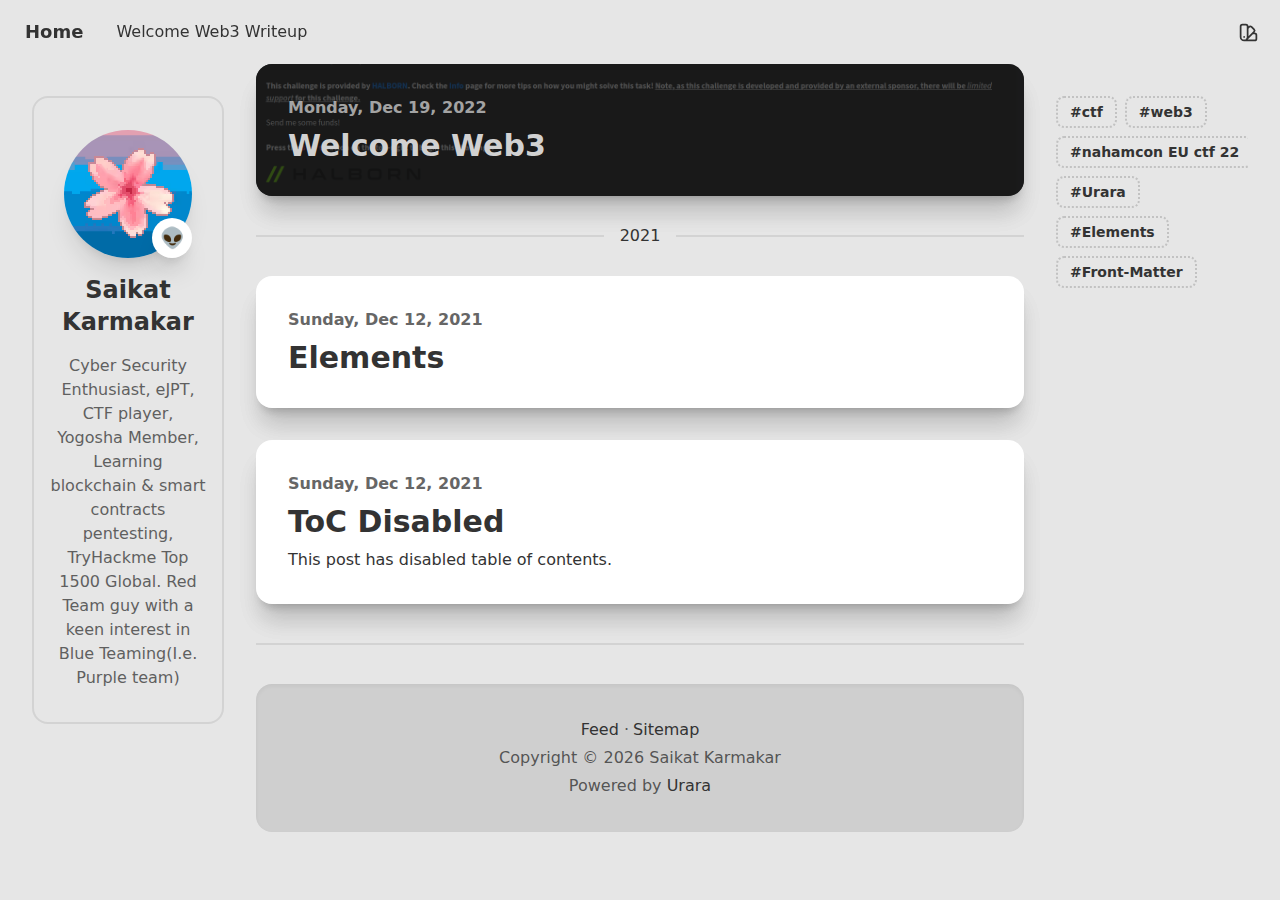
==== index.html @ a583d17f "deploy: 7a8b42b39c520df58c7b1cfff715a28da4e62b13" ====
<!DOCTYPE html>
<html lang="en-US">
  <head prefix="og: https://ogp.me/ns#">
    <meta charset="utf-8" />
    <meta name="generator" content="gh:importantimport/urara" />
    <meta name="viewport" content="width=device-width, initial-scale=1" />
    <link rel="manifest" crossorigin="use-credentials" href="/manifest.webmanifest" />
    <link rel="alternate" type="application/feed+json" href="/feed.json" />
    <link rel="alternate" type="application/atom+xml" href="/atom.xml" />
    <link rel="sitemap" type="application/xml" href="/sitemap.xml" />
    <meta http-equiv="content-security-policy" content="">
		<link href="./_app/immutable/assets/_layout-b218e44d.css" rel="stylesheet">
		<link rel="modulepreload" href="./_app/immutable/start-953e678a.js">
		<link rel="modulepreload" href="./_app/immutable/chunks/index-9671d79c.js">
		<link rel="modulepreload" href="./_app/immutable/chunks/singletons-626dbfc1.js">
		<link rel="modulepreload" href="./_app/immutable/chunks/preload-helper-41c905a7.js">
		<link rel="modulepreload" href="./_app/immutable/components/pages/_layout.svelte-85a4a596.js">
		<link rel="modulepreload" href="./_app/immutable/chunks/title-4a6e1efe.js">
		<link rel="modulepreload" href="./_app/immutable/chunks/posts-46a83d82.js">
		<link rel="modulepreload" href="./_app/immutable/chunks/icon-2f57f763.js">
		<link rel="modulepreload" href="./_app/immutable/modules/pages/_layout.ts-495f1f70.js">
		<link rel="modulepreload" href="./_app/immutable/chunks/_layout-d091a1a0.js">
		<link rel="modulepreload" href="./_app/immutable/components/pages/_page.svelte-87e0b205.js">
		<link rel="modulepreload" href="./_app/immutable/chunks/stores-ea9fccbb.js">
		<link rel="modulepreload" href="./_app/immutable/chunks/footer-0ff8b803.js">
		<link rel="modulepreload" href="./_app/immutable/chunks/post_card-d26ac490.js"><title>Home - Personal Blog</title><!-- HEAD_svelte-1592q3p_START --><!-- HEAD_svelte-1592q3p_END --><!-- HEAD_svelte-1kxdj3d_START --><link rel="shortcut icon" href="https://urara-demo.netlify.app/favicon.png" sizes="48x48" type="image/png"><link rel="apple-touch-icon" href="https://urara-demo.netlify.app/assets/any@180.png" sizes="180x180" type="image/png"><link rel="icon" href="https://urara-demo.netlify.app/assets/any@192.png" sizes="192x192" type="image/png"><!-- HEAD_svelte-1kxdj3d_END --><!-- HEAD_svelte-1g590ms_START --><meta name="theme-color"><!-- HEAD_svelte-1g590ms_END --><!-- HEAD_svelte-abrfj_START --><meta name="author" content="Saikat Karmakar"><meta name="description" content="">
    <meta name="keywords">
    
      <link rel="canonical" href="https://urara-demo.netlify.app"><!-- HEAD_svelte-abrfj_END --><!-- HEAD_svelte-1y1uq0g_START --><meta property="og:site_name" content="Home"><meta property="og:locale" content="en-US"><meta property="og:type" content="website">
    <meta property="og:image" content="https://urara-demo.netlify.app/assets/maskable@512.png">
    <meta property="og:description" content="">
    <meta property="og:title" content="Home">
      <meta property="og:url" content="https://urara-demo.netlify.app"><!-- HEAD_svelte-1y1uq0g_END -->
  </head>
  <body itemscope itemtype="https://schema.org/WebPage">
    










<header id="header" class="fixed z-50 w-screen transition-all duration-500 ease-in-out border-b-2 border-transparent max-h-[4.125rem] false"><div class="navbar"><div class="navbar-start">

<div class="dropdown lg:hidden"><label for="navbar-dropdown" tabindex="0" class="btn btn-square btn-ghost"><span class="i-heroicons-outline-menu-alt-1"></span></label>
  <ul id="navbar-dropdown" tabindex="0" class="menu menu-compact dropdown-content bg-base-100 text-base-content shadow-lg rounded-box min-w-max max-w-52 p-2"><li><a data-sveltekit-prefetch href="/Welcome Web3">Welcome Web3 Writeup</a>
        </li></ul></div>
<div class="swap order-last hidden lg:inline-grid"><button class="swap-on btn btn-ghost text-base font-normal normal-case transition-all duration-200 hidden">[object Object]</button>
  <ul class="swap-off menu menu-horizontal p-0"><li><a data-sveltekit-prefetch class="!rounded-btn" href="/Welcome Web3">Welcome Web3 Writeup</a>
        </li></ul></div>
        <a href="/" data-sveltekit-prefetch class="btn btn-ghost normal-case text-lg">Home</a></div>
      <div class="navbar-end">
        <div id="change-theme" class="dropdown dropdown-end"><div tabindex="0" class="btn btn-square btn-ghost"><span class="i-heroicons-outline-color-swatch"></span></div>
          <ul tabindex="0" class="flex flex-nowrap shadow-2xl menu dropdown-content bg-base-100 text-base-content rounded-box w-52 p-2 gap-2 overflow-y-auto max-h-[21.5rem]"><button data-theme="cmyk" class="btn btn-ghost w-full hover:bg-primary group rounded-lg flex bg-base-100 p-2 transition-all"><p class="flex-1 text-left text-base-content group-hover:text-primary-content transition-color">🖨 Light</p>
                <div class="flex-none m-auto flex gap-1"><div class="bg-primary w-2 h-4 rounded"></div>
                  <div class="bg-secondary w-2 h-4 rounded"></div>
                  <div class="bg-accent w-2 h-4 rounded"></div>
                  <div class="bg-neutral w-2 h-4 rounded"></div></div>
              </button><button data-theme="dracula" class="btn btn-ghost w-full hover:bg-primary group rounded-lg flex bg-base-100 p-2 transition-all"><p class="flex-1 text-left text-base-content group-hover:text-primary-content transition-color">🧛 Dark</p>
                <div class="flex-none m-auto flex gap-1"><div class="bg-primary w-2 h-4 rounded"></div>
                  <div class="bg-secondary w-2 h-4 rounded"></div>
                  <div class="bg-accent w-2 h-4 rounded"></div>
                  <div class="bg-neutral w-2 h-4 rounded"></div></div>
              </button><button data-theme="valentine" class="btn btn-ghost w-full hover:bg-primary group rounded-lg flex bg-base-100 p-2 transition-all"><p class="flex-1 text-left text-base-content group-hover:text-primary-content transition-color">🌸 Valentine</p>
                <div class="flex-none m-auto flex gap-1"><div class="bg-primary w-2 h-4 rounded"></div>
                  <div class="bg-secondary w-2 h-4 rounded"></div>
                  <div class="bg-accent w-2 h-4 rounded"></div>
                  <div class="bg-neutral w-2 h-4 rounded"></div></div>
              </button><button data-theme="aqua" class="btn btn-ghost w-full hover:bg-primary group rounded-lg flex bg-base-100 p-2 transition-all"><p class="flex-1 text-left text-base-content group-hover:text-primary-content transition-color">💦 Aqua</p>
                <div class="flex-none m-auto flex gap-1"><div class="bg-primary w-2 h-4 rounded"></div>
                  <div class="bg-secondary w-2 h-4 rounded"></div>
                  <div class="bg-accent w-2 h-4 rounded"></div>
                  <div class="bg-neutral w-2 h-4 rounded"></div></div>
              </button><button data-theme="synthwave" class="btn btn-ghost w-full hover:bg-primary group rounded-lg flex bg-base-100 p-2 transition-all"><p class="flex-1 text-left text-base-content group-hover:text-primary-content transition-color">🌃 Synthwave</p>
                <div class="flex-none m-auto flex gap-1"><div class="bg-primary w-2 h-4 rounded"></div>
                  <div class="bg-secondary w-2 h-4 rounded"></div>
                  <div class="bg-accent w-2 h-4 rounded"></div>
                  <div class="bg-neutral w-2 h-4 rounded"></div></div>
              </button><button data-theme="night" class="btn btn-ghost w-full hover:bg-primary group rounded-lg flex bg-base-100 p-2 transition-all"><p class="flex-1 text-left text-base-content group-hover:text-primary-content transition-color">🌃 Night</p>
                <div class="flex-none m-auto flex gap-1"><div class="bg-primary w-2 h-4 rounded"></div>
                  <div class="bg-secondary w-2 h-4 rounded"></div>
                  <div class="bg-accent w-2 h-4 rounded"></div>
                  <div class="bg-neutral w-2 h-4 rounded"></div></div>
              </button><button data-theme="lofi" class="btn btn-ghost w-full hover:bg-primary group rounded-lg flex bg-base-100 p-2 transition-all"><p class="flex-1 text-left text-base-content group-hover:text-primary-content transition-color">🎶 Lo-Fi</p>
                <div class="flex-none m-auto flex gap-1"><div class="bg-primary w-2 h-4 rounded"></div>
                  <div class="bg-secondary w-2 h-4 rounded"></div>
                  <div class="bg-accent w-2 h-4 rounded"></div>
                  <div class="bg-neutral w-2 h-4 rounded"></div></div>
              </button><button data-theme="lemonade" class="btn btn-ghost w-full hover:bg-primary group rounded-lg flex bg-base-100 p-2 transition-all"><p class="flex-1 text-left text-base-content group-hover:text-primary-content transition-color">🍋 Lemonade</p>
                <div class="flex-none m-auto flex gap-1"><div class="bg-primary w-2 h-4 rounded"></div>
                  <div class="bg-secondary w-2 h-4 rounded"></div>
                  <div class="bg-accent w-2 h-4 rounded"></div>
                  <div class="bg-neutral w-2 h-4 rounded"></div></div>
              </button><button data-theme="cupcake" class="btn btn-ghost w-full hover:bg-primary group rounded-lg flex bg-base-100 p-2 transition-all"><p class="flex-1 text-left text-base-content group-hover:text-primary-content transition-color">🧁 Cupcake</p>
                <div class="flex-none m-auto flex gap-1"><div class="bg-primary w-2 h-4 rounded"></div>
                  <div class="bg-secondary w-2 h-4 rounded"></div>
                  <div class="bg-accent w-2 h-4 rounded"></div>
                  <div class="bg-neutral w-2 h-4 rounded"></div></div>
              </button><button data-theme="garden" class="btn btn-ghost w-full hover:bg-primary group rounded-lg flex bg-base-100 p-2 transition-all"><p class="flex-1 text-left text-base-content group-hover:text-primary-content transition-color">🏡 Garden</p>
                <div class="flex-none m-auto flex gap-1"><div class="bg-primary w-2 h-4 rounded"></div>
                  <div class="bg-secondary w-2 h-4 rounded"></div>
                  <div class="bg-accent w-2 h-4 rounded"></div>
                  <div class="bg-neutral w-2 h-4 rounded"></div></div>
              </button><button data-theme="retro" class="btn btn-ghost w-full hover:bg-primary group rounded-lg flex bg-base-100 p-2 transition-all"><p class="flex-1 text-left text-base-content group-hover:text-primary-content transition-color">🌇 Retro</p>
                <div class="flex-none m-auto flex gap-1"><div class="bg-primary w-2 h-4 rounded"></div>
                  <div class="bg-secondary w-2 h-4 rounded"></div>
                  <div class="bg-accent w-2 h-4 rounded"></div>
                  <div class="bg-neutral w-2 h-4 rounded"></div></div>
              </button><button data-theme="black" class="btn btn-ghost w-full hover:bg-primary group rounded-lg flex bg-base-100 p-2 transition-all"><p class="flex-1 text-left text-base-content group-hover:text-primary-content transition-color">🖤 Black</p>
                <div class="flex-none m-auto flex gap-1"><div class="bg-primary w-2 h-4 rounded"></div>
                  <div class="bg-secondary w-2 h-4 rounded"></div>
                  <div class="bg-accent w-2 h-4 rounded"></div>
                  <div class="bg-neutral w-2 h-4 rounded"></div></div>
              </button></ul></div></div></div></header>

<button id="totop" aria-label="scroll to top" class="fixed grid group btn btn-circle btn-lg border-none backdrop-blur bottom-6 right-6 z-50 duration-500 ease-in-out btn-ghost bg-base-100/30 md:bg-base-200/30 translate-y-24"><div class="radial-progress text-accent transition-all duration-500 ease-in-out group-hover:text-accent-focus col-start-1 row-start-1" style="--size:4rem; --thickness: 0.25rem; --value:undefined;"></div>
  <div class="border-4 border-base-content/10 group-hover:border-transparent col-start-1 row-start-1 rounded-full w-full h-full p-4 grid duration-500 ease-in-out"><span class="i-heroicons-solid-chevron-up !w-6 !h-6"></span></div></button>

<div class="bg-base-100 md:bg-base-200 min-h-screen pt-16 md:pb-8 lg:pb-16">



<div class="flex flex-col flex-nowrap justify-center xl:flex-row xl:flex-wrap h-feed"><div class="flex-1 w-full max-w-screen-md order-first mx-auto xl:mr-0 xl:ml-8 xl:max-w-md"><div class="h-card flex flex-col gap-4 sticky top-24 card card-body p-4 items-right xl:border-2 xl:py-8 border-base-content/10 xl:ml-auto xl:mr-8 xl:max-w-xs"><a href="https://urara-demo.netlify.app" class="hidden u-url u-uid">Saikat Karmakar</a>
  <figure class="relative mx-auto group"><picture><source srcset="/_app/immutable/assets/maskable@512-46faea62.avif 48w, /_app/immutable/assets/maskable@512-d8cfe7db.avif 96w, /_app/immutable/assets/maskable@512-f040f967.avif 192w" type="image/avif">
      <img class="u-photo rounded-full shadow-xl hover:shadow-2xl transition-shadow z-10 w-24 h-24 md:w-32 md:h-32" src="/_app/immutable/assets/maskable@512-f94aac3c.webp" width="384" height="384" alt="Saikat Karmakar"></picture>
    <div class="absolute z-20 rounded-full w-8 h-8 md:w-10 md:h-10 bottom-0 right-0 bg-base-100 shadow-xl text-lg md:text-xl text-center py-0.5 md:py-1.5">👽</div></figure>
  <div class="text-center flex flex-col gap-2"><h2 class="text-2xl font-bold mt-0 mb-2 p-name">Saikat Karmakar</h2>
    <p class="opacity-75 p-note"><!-- HTML_TAG_START -->Cyber Security Enthusiast, eJPT, CTF player, Yogosha Member, Learning blockchain & smart contracts pentesting, TryHackme Top 1500 Global. Red Team guy with a keen interest in Blue Teaming(I.e. Purple team)<!-- HTML_TAG_END --></p>
    </div></div></div>
  <div class="flex-1 w-full max-w-screen-md xl:order-last mx-auto xl:ml-0 xl:mr-8 xl:max-w-md"><div class="flex xl:flex-wrap gap-2 overflow-x-auto xl:overflow-x-hidden overflow-y-hidden max-h-24 my-auto xl:max-h-fit max-w-fit xl:max-w-full pl-8 md:px-0 xl:pl-8 xl:pt-8"><button id="ctf" class="btn btn-sm btn-ghost normal-case border-dotted border-base-content/20 border-2 mt-4 mb-8 xl:m-0">#ctf
          </button><button id="web3" class="btn btn-sm btn-ghost normal-case border-dotted border-base-content/20 border-2 mt-4 mb-8 xl:m-0">#web3
          </button><button id="nahamcon EU ctf 22" class="btn btn-sm btn-ghost normal-case border-dotted border-base-content/20 border-2 mt-4 mb-8 xl:m-0">#nahamcon EU ctf 22
          </button><button id="Urara" class="btn btn-sm btn-ghost normal-case border-dotted border-base-content/20 border-2 mt-4 mb-8 xl:m-0">#Urara
          </button><button id="Elements" class="btn btn-sm btn-ghost normal-case border-dotted border-base-content/20 border-2 mt-4 mb-8 xl:m-0">#Elements
          </button><button id="Front-Matter" class="btn btn-sm btn-ghost normal-case border-dotted border-base-content/20 border-2 mt-4 mb-8 xl:m-0">#Front-Matter
          </button></div></div>
  <div class="flex-none w-full max-w-screen-md mx-auto xl:mx-0">
      
      <main class="flex flex-col relative bg-base-100 md:bg-transparent md:gap-8 z-10" itemprop="mainEntityOfPage" itemscope itemtype="https://schema.org/Blog">
          
          <div class="rounded-box transition-all duration-500 ease-in-out hover:z-30 hover:shadow-lg md:shadow-xl md:hover:shadow-2xl md:hover:-translate-y-0.5"><article itemscope itemtype="https://schema.org/BlogPosting" itemprop="blogPost" class="h-entry card bg-base-100 rounded-none md:rounded-box md:shadow-xl overflow-hidden z-10   group image-full before:!rounded-none">
  
  <figure class="!block"><img src="/assets/info.png" alt="/assets/info.png" class="u-featured object-center h-full w-full absolute group-hover:scale-105 transition-transform duration-500 ease-in-out" loading="eager" decoding="auto"></figure>
  <div class="card-body gap-0 md:col-start-1 md:row-start-1 md:text-neutral-content md:z-20"><div class="flex flex-col gap-2">
      <div class="flex font-semibold gap-1.5"><a rel="author" class="opacity-75 hover:opacity-100 hover:text-primary duration-500 ease-in-out p-author h-card hidden" href="https://urara-demo.netlify.app">Saikat Karmakar</a>
  <span class="opacity-50 hidden">/</span>
  <a href="/Welcome Web3" class="u-url u-uid swap group/time"><time class="group-hover/time:opacity-0 font-semibold opacity-75 duration-500 ease-in-out mr-auto dt-published" datetime="2022-12-19T00:00:00.000Z" itemprop="datePublished">Monday, Dec 19, 2022</time>
    <time class="opacity-0 group-hover/time:opacity-100 font-semibold text-primary duration-500 ease-in-out mr-auto dt-updated" datetime="2022-12-19T00:00:00.000Z" itemprop="dateModified">Monday, Dec 19, 2022</time></a></div>
      <h2 itemprop="name headline" class="card-title text-3xl mr-auto bg-[length:100%_0%] bg-[position:0_88%] underline decoration-4 decoration-transparent group-hover:decoration-primary hover:bg-[length:100%_100%] hover:text-primary-content bg-gradient-to-t from-primary to-primary bg-no-repeat transition-all ease-in-out duration-300"><a itemprop="url" class="u-url p-name" href="/Welcome Web3">Welcome Web3</a></h2>
      </div>
    <main itemprop="articleBody" class="urara-prose prose e-content"></main>
    </div>
  </article>
          </div>
          <div class="divider my-4 md:my-0">2021
            </div>
          <div class="rounded-box transition-all duration-500 ease-in-out hover:z-30 hover:shadow-lg md:shadow-xl md:hover:shadow-2xl md:hover:-translate-y-0.5"><article itemscope itemtype="https://schema.org/BlogPosting" itemprop="blogPost" class="h-entry card bg-base-100 rounded-none md:rounded-box md:shadow-xl overflow-hidden z-10   group">
  
  
  <div class="card-body gap-0 "><div class="flex flex-col gap-2">
      <div class="flex font-semibold gap-1.5"><a rel="author" class="opacity-75 hover:opacity-100 hover:text-primary duration-500 ease-in-out p-author h-card hidden" href="https://urara-demo.netlify.app">Saikat Karmakar</a>
  <span class="opacity-50 hidden">/</span>
  <a href="/Welcome Web3/elements" class="u-url u-uid swap group/time"><time class="group-hover/time:opacity-0 font-semibold opacity-75 duration-500 ease-in-out mr-auto dt-published" datetime="2021-12-12T00:00:00.000Z" itemprop="datePublished">Sunday, Dec 12, 2021</time>
    <time class="opacity-0 group-hover/time:opacity-100 font-semibold text-primary duration-500 ease-in-out mr-auto dt-updated" datetime="2022-12-20T19:16:43.316Z" itemprop="dateModified">Tuesday, Dec 20, 2022</time></a></div>
      <h2 itemprop="name headline" class="card-title text-3xl mr-auto bg-[length:100%_0%] bg-[position:0_88%] underline decoration-4 decoration-transparent group-hover:decoration-primary hover:bg-[length:100%_100%] hover:text-primary-content bg-gradient-to-t from-primary to-primary bg-no-repeat transition-all ease-in-out duration-300"><a itemprop="url" class="u-url p-name" href="/Welcome Web3/elements">Elements</a></h2>
      </div>
    <main itemprop="articleBody" class="urara-prose prose e-content"></main>
    </div>
  </article>
          </div>
          
          <div class="rounded-box transition-all duration-500 ease-in-out hover:z-30 hover:shadow-lg md:shadow-xl md:hover:shadow-2xl md:hover:-translate-y-0.5"><article itemscope itemtype="https://schema.org/BlogPosting" itemprop="blogPost" class="h-entry card bg-base-100 rounded-none md:rounded-box md:shadow-xl overflow-hidden z-10   group">
  
  
  <div class="card-body gap-0 "><div class="flex flex-col gap-2">
      <div class="flex font-semibold gap-1.5"><a rel="author" class="opacity-75 hover:opacity-100 hover:text-primary duration-500 ease-in-out p-author h-card hidden" href="https://urara-demo.netlify.app">Saikat Karmakar</a>
  <span class="opacity-50 hidden">/</span>
  <a href="/Welcome Web3/toc-disabled" class="u-url u-uid swap group/time"><time class="group-hover/time:opacity-0 font-semibold opacity-75 duration-500 ease-in-out mr-auto dt-published" datetime="2021-12-12T00:00:00.000Z" itemprop="datePublished">Sunday, Dec 12, 2021</time>
    <time class="opacity-0 group-hover/time:opacity-100 font-semibold text-primary duration-500 ease-in-out mr-auto dt-updated" datetime="2022-12-20T19:16:43.316Z" itemprop="dateModified">Tuesday, Dec 20, 2022</time></a></div>
      <h2 itemprop="name headline" class="card-title text-3xl mr-auto bg-[length:100%_0%] bg-[position:0_88%] underline decoration-4 decoration-transparent group-hover:decoration-primary hover:bg-[length:100%_100%] hover:text-primary-content bg-gradient-to-t from-primary to-primary bg-no-repeat transition-all ease-in-out duration-300"><a itemprop="url" class="u-url p-name" href="/Welcome Web3/toc-disabled">ToC Disabled</a></h2>
      <p itemprop="description" class="p-summary mb-auto">This post has disabled table of contents.</p></div>
    <main itemprop="articleBody" class="urara-prose prose e-content"></main>
    </div>
  </article>
          </div></main>
      <div class="sticky bottom-0 md:static md:mt-8 hidden"><div class="divider mt-0 mb-8 hidden lg:flex"></div>
        <footer id="footer" class="footer footer-center bg-base-300 text-base-content shadow-inner p-8 md:rounded-box  "><div class="prose"><p><a href="/atom.xml" rel="noopener external" target="_blank">Feed</a>
          <span class="mr-1">·</span><a href="/sitemap.xml" rel="noopener external" target="_blank">Sitemap</a>
          
        <br>
      Copyright © 2022
      Saikat Karmakar
      <br>
      Powered by
      <a rel="noopener external" target="_blank" class="tooltip tooltip-secondary hover:text-secondary" data-tip="🌸 [δ] - Based on MDsveX & SvelteKit 🌸" href="https://github.com/importantimport/urara">Urara
      </a>
      </p></div></footer></div></div></div></div>


		<script type="module" data-sveltekit-hydrate="1huwkja">
			import { start } from "./_app/immutable/start-953e678a.js";

			start({
				env: {},
				paths: {"base":"","assets":""},
				target: document.querySelector('[data-sveltekit-hydrate="1huwkja"]').parentNode,
				version: "1671563821801",
				hydrate: {
					node_ids: [0, 2],
					data: [null,null],
					form: null
				}
			});
		</script>
	<script type="application/json" data-sveltekit-fetched data-url="/posts.json">{"status":200,"statusText":"","headers":{},"body":"[{\"title\":\"Welcome Web3\",\"image\":\"/assets/info.png\",\"created\":\"2022-12-19T00:00:00.000Z\",\"updated\":\"2022-12-19T00:00:00.000Z\",\"tags\":[\"ctf\",\"web3\",\"nahamcon EU ctf 22\"],\"flags\":[],\"slug\":\"/Welcome Web3/+page.svelte.md\",\"path\":\"/Welcome Web3\",\"toc\":false,\"type\":\"article\",\"html\":\"\"},{\"title\":\"Elements\",\"created\":\"2021-12-12T00:00:00.000Z\",\"tags\":[\"Urara\",\"Elements\"],\"flags\":[],\"updated\":\"2022-12-20T19:16:43.316Z\",\"slug\":\"/Welcome Web3/elements/+page.svelte.md\",\"path\":\"/Welcome Web3/elements\",\"toc\":[{\"depth\":2,\"title\":\"Headings\",\"slug\":\"headings\"},{\"depth\":3,\"title\":\"Heading\",\"slug\":\"heading\"},{\"depth\":4,\"title\":\"Heading\",\"slug\":\"heading-1\"},{\"depth\":5,\"title\":\"Heading\",\"slug\":\"heading-2\"},{\"depth\":6,\"title\":\"Heading\",\"slug\":\"heading-3\"},{\"depth\":2,\"title\":\"Paragraphs\",\"slug\":\"paragraphs\"},{\"depth\":2,\"title\":\"Lists\",\"slug\":\"lists\"},{\"depth\":3,\"title\":\"Definition List (dl)\",\"slug\":\"definition-list-dl\"},{\"depth\":3,\"title\":\"Ordered List (ol)\",\"slug\":\"ordered-list-ol\"},{\"depth\":3,\"title\":\"Unordered List (ul)\",\"slug\":\"unordered-list-ul\"},{\"depth\":3,\"title\":\"Checkbox List (ul)\",\"slug\":\"checkbox-list-ul\"},{\"depth\":2,\"title\":\"Table\",\"slug\":\"table\"},{\"depth\":2,\"title\":\"Footnotes\",\"slug\":\"footnotes\"},{\"depth\":2,\"title\":\"Code\",\"slug\":\"code\"},{\"depth\":2,\"title\":\"Misc\",\"slug\":\"misc\"},{\"depth\":2,\"title\":\"Svelte Components\",\"slug\":\"svelte-components\"}],\"type\":\"article\",\"html\":\"\"},{\"title\":\"ToC Disabled\",\"summary\":\"This post has disabled table of contents.\",\"created\":\"2021-12-12T00:00:00.000Z\",\"tags\":[\"Front-Matter\"],\"toc\":false,\"flags\":[],\"updated\":\"2022-12-20T19:16:43.316Z\",\"slug\":\"/Welcome Web3/toc-disabled/+page.md\",\"path\":\"/Welcome Web3/toc-disabled\",\"type\":\"article\",\"html\":\"\"}]"}</script>
  </body>
</html>
---- _app/immutable/assets/_layout-b218e44d.css ----
.i-heroicons-outline-chevron-left{--un-icon:url("data:image/svg+xml;utf8,%3Csvg viewBox='0 0 24 24' width='1.5em' height='1.5em' xmlns='http://www.w3.org/2000/svg' %3E%3Cpath fill='none' stroke='currentColor' stroke-linecap='round' stroke-linejoin='round' stroke-width='2' d='m15 19l-7-7l7-7'/%3E%3C/svg%3E")}.i-heroicons-outline-chevron-left,.i-heroicons-outline-chevron-right{background-color:currentColor;color:inherit;height:1.5em;mask:var(--un-icon) no-repeat;mask-size:100% 100%;-webkit-mask:var(--un-icon) no-repeat;-webkit-mask-size:100% 100%;width:1.5em}.i-heroicons-outline-chevron-right{--un-icon:url("data:image/svg+xml;utf8,%3Csvg viewBox='0 0 24 24' width='1.5em' height='1.5em' xmlns='http://www.w3.org/2000/svg' %3E%3Cpath fill='none' stroke='currentColor' stroke-linecap='round' stroke-linejoin='round' stroke-width='2' d='m9 5l7 7l-7 7'/%3E%3C/svg%3E")}.i-heroicons-outline-color-swatch{--un-icon:url("data:image/svg+xml;utf8,%3Csvg viewBox='0 0 24 24' width='1.5em' height='1.5em' xmlns='http://www.w3.org/2000/svg' %3E%3Cpath fill='none' stroke='currentColor' stroke-linecap='round' stroke-linejoin='round' stroke-width='2' d='M7 21a4 4 0 0 1-4-4V5a2 2 0 0 1 2-2h4a2 2 0 0 1 2 2v12a4 4 0 0 1-4 4Zm0 0h12a2 2 0 0 0 2-2v-4a2 2 0 0 0-2-2h-2.343M11 7.343l1.657-1.657a2 2 0 0 1 2.828 0l2.829 2.829a2 2 0 0 1 0 2.828l-8.486 8.485M7 17h.01'/%3E%3C/svg%3E")}.i-heroicons-outline-color-swatch,.i-heroicons-outline-home{background-color:currentColor;color:inherit;height:1.5em;mask:var(--un-icon) no-repeat;mask-size:100% 100%;-webkit-mask:var(--un-icon) no-repeat;-webkit-mask-size:100% 100%;width:1.5em}.i-heroicons-outline-home{--un-icon:url("data:image/svg+xml;utf8,%3Csvg viewBox='0 0 24 24' width='1.5em' height='1.5em' xmlns='http://www.w3.org/2000/svg' %3E%3Cpath fill='none' stroke='currentColor' stroke-linecap='round' stroke-linejoin='round' stroke-width='2' d='m3 12l2-2m0 0l7-7l7 7M5 10v10a1 1 0 0 0 1 1h3m10-11l2 2m-2-2v10a1 1 0 0 1-1 1h-3m-6 0a1 1 0 0 0 1-1v-4a1 1 0 0 1 1-1h2a1 1 0 0 1 1 1v4a1 1 0 0 0 1 1m-6 0h6'/%3E%3C/svg%3E")}.i-heroicons-outline-menu-alt-1{--un-icon:url("data:image/svg+xml;utf8,%3Csvg viewBox='0 0 24 24' width='1.5em' height='1.5em' xmlns='http://www.w3.org/2000/svg' %3E%3Cpath fill='none' stroke='currentColor' stroke-linecap='round' stroke-linejoin='round' stroke-width='2' d='M4 6h16M4 12h8m-8 6h16'/%3E%3C/svg%3E")}.i-heroicons-outline-menu-alt-1,.i-heroicons-outline-reply{background-color:currentColor;color:inherit;height:1.5em;mask:var(--un-icon) no-repeat;mask-size:100% 100%;-webkit-mask:var(--un-icon) no-repeat;-webkit-mask-size:100% 100%;width:1.5em}.i-heroicons-outline-reply{--un-icon:url("data:image/svg+xml;utf8,%3Csvg viewBox='0 0 24 24' width='1.5em' height='1.5em' xmlns='http://www.w3.org/2000/svg' %3E%3Cpath fill='none' stroke='currentColor' stroke-linecap='round' stroke-linejoin='round' stroke-width='2' d='M3 10h10a8 8 0 0 1 8 8v2M3 10l6 6m-6-6l6-6'/%3E%3C/svg%3E")}.i-heroicons-outline-search{--un-icon:url("data:image/svg+xml;utf8,%3Csvg viewBox='0 0 24 24' width='1.5em' height='1.5em' xmlns='http://www.w3.org/2000/svg' %3E%3Cpath fill='none' stroke='currentColor' stroke-linecap='round' stroke-linejoin='round' stroke-width='2' d='m21 21l-6-6m2-5a7 7 0 1 1-14 0a7 7 0 0 1 14 0Z'/%3E%3C/svg%3E")}.i-heroicons-outline-search,.i-heroicons-outline-sort-ascending{background-color:currentColor;color:inherit;height:1.5em;mask:var(--un-icon) no-repeat;mask-size:100% 100%;-webkit-mask:var(--un-icon) no-repeat;-webkit-mask-size:100% 100%;width:1.5em}.i-heroicons-outline-sort-ascending{--un-icon:url("data:image/svg+xml;utf8,%3Csvg viewBox='0 0 24 24' width='1.5em' height='1.5em' xmlns='http://www.w3.org/2000/svg' %3E%3Cpath fill='none' stroke='currentColor' stroke-linecap='round' stroke-linejoin='round' stroke-width='2' d='M3 4h13M3 8h9m-9 4h6m4 0l4-4m0 0l4 4m-4-4v12'/%3E%3C/svg%3E")}.i-heroicons-outline-sort-descending{--un-icon:url("data:image/svg+xml;utf8,%3Csvg viewBox='0 0 24 24' width='1.5em' height='1.5em' xmlns='http://www.w3.org/2000/svg' %3E%3Cpath fill='none' stroke='currentColor' stroke-linecap='round' stroke-linejoin='round' stroke-width='2' d='M3 4h13M3 8h9m-9 4h9m5-4v12m0 0l-4-4m4 4l4-4'/%3E%3C/svg%3E")}.i-heroicons-outline-sort-descending,.i-heroicons-outline-trash{background-color:currentColor;color:inherit;height:1.5em;mask:var(--un-icon) no-repeat;mask-size:100% 100%;-webkit-mask:var(--un-icon) no-repeat;-webkit-mask-size:100% 100%;width:1.5em}.i-heroicons-outline-trash{--un-icon:url("data:image/svg+xml;utf8,%3Csvg viewBox='0 0 24 24' width='1.5em' height='1.5em' xmlns='http://www.w3.org/2000/svg' %3E%3Cpath fill='none' stroke='currentColor' stroke-linecap='round' stroke-linejoin='round' stroke-width='2' d='m19 7l-.867 12.142A2 2 0 0 1 16.138 21H7.862a2 2 0 0 1-1.995-1.858L5 7m5 4v6m4-6v6m1-10V4a1 1 0 0 0-1-1h-4a1 1 0 0 0-1 1v3M4 7h16'/%3E%3C/svg%3E")}.i-heroicons-outline-x{--un-icon:url("data:image/svg+xml;utf8,%3Csvg viewBox='0 0 24 24' width='1.5em' height='1.5em' xmlns='http://www.w3.org/2000/svg' %3E%3Cpath fill='none' stroke='currentColor' stroke-linecap='round' stroke-linejoin='round' stroke-width='2' d='M6 18L18 6M6 6l12 12'/%3E%3C/svg%3E")}.i-heroicons-outline-x,.i-heroicons-solid-chevron-down{background-color:currentColor;color:inherit;height:1.5em;mask:var(--un-icon) no-repeat;mask-size:100% 100%;-webkit-mask:var(--un-icon) no-repeat;-webkit-mask-size:100% 100%;width:1.5em}.i-heroicons-solid-chevron-down{--un-icon:url("data:image/svg+xml;utf8,%3Csvg viewBox='0 0 20 20' width='1.5em' height='1.5em' xmlns='http://www.w3.org/2000/svg' %3E%3Cpath fill='currentColor' fill-rule='evenodd' d='M5.293 7.293a1 1 0 0 1 1.414 0L10 10.586l3.293-3.293a1 1 0 1 1 1.414 1.414l-4 4a1 1 0 0 1-1.414 0l-4-4a1 1 0 0 1 0-1.414Z' clip-rule='evenodd'/%3E%3C/svg%3E")}.i-heroicons-solid-chevron-right{--un-icon:url("data:image/svg+xml;utf8,%3Csvg viewBox='0 0 20 20' width='1.5em' height='1.5em' xmlns='http://www.w3.org/2000/svg' %3E%3Cpath fill='currentColor' fill-rule='evenodd' d='M7.293 14.707a1 1 0 0 1 0-1.414L10.586 10L7.293 6.707a1 1 0 0 1 1.414-1.414l4 4a1 1 0 0 1 0 1.414l-4 4a1 1 0 0 1-1.414 0Z' clip-rule='evenodd'/%3E%3C/svg%3E")}.i-heroicons-solid-chevron-right,.i-heroicons-solid-chevron-up{background-color:currentColor;color:inherit;height:1.5em;mask:var(--un-icon) no-repeat;mask-size:100% 100%;-webkit-mask:var(--un-icon) no-repeat;-webkit-mask-size:100% 100%;width:1.5em}.i-heroicons-solid-chevron-up{--un-icon:url("data:image/svg+xml;utf8,%3Csvg viewBox='0 0 20 20' width='1.5em' height='1.5em' xmlns='http://www.w3.org/2000/svg' %3E%3Cpath fill='currentColor' fill-rule='evenodd' d='M14.707 12.707a1 1 0 0 1-1.414 0L10 9.414l-3.293 3.293a1 1 0 0 1-1.414-1.414l4-4a1 1 0 0 1 1.414 0l4 4a1 1 0 0 1 0 1.414Z' clip-rule='evenodd'/%3E%3C/svg%3E")}*,:after,:before{border:0 solid #e5e7eb;box-sizing:border-box}:after,:before{--tw-content:""}html{-webkit-text-size-adjust:100%;font-feature-settings:normal;font-family:ui-sans-serif,system-ui,-apple-system,BlinkMacSystemFont,Segoe UI,Roboto,Helvetica Neue,Arial,Noto Sans,sans-serif,Apple Color Emoji,Segoe UI Emoji,Segoe UI Symbol,Noto Color Emoji;line-height:1.5;-moz-tab-size:4;-o-tab-size:4;tab-size:4}body{line-height:inherit;margin:0}hr{border-top-width:1px;color:inherit;height:0}abbr:where([title]){-webkit-text-decoration:underline dotted;text-decoration:underline dotted}h1,h2,h3,h4,h5,h6{font-size:inherit;font-weight:inherit}a{color:inherit;text-decoration:inherit}b,strong{font-weight:bolder}code,kbd,pre,samp{font-family:ui-monospace,SFMono-Regular,Menlo,Monaco,Consolas,Liberation Mono,Courier New,monospace;font-size:1em}small{font-size:80%}sub,sup{font-size:75%;line-height:0;position:relative;vertical-align:baseline}sub{bottom:-.25em}sup{top:-.5em}table{border-collapse:collapse;border-color:inherit;text-indent:0}button,input,optgroup,select,textarea{color:inherit;font-family:inherit;font-size:100%;font-weight:inherit;line-height:inherit;margin:0;padding:0}button,select{text-transform:none}[type=button],[type=reset],[type=submit],button{-webkit-appearance:button;background-color:transparent;background-image:none}:-moz-focusring{outline:auto}:-moz-ui-invalid{box-shadow:none}progress{vertical-align:baseline}::-webkit-inner-spin-button,::-webkit-outer-spin-button{height:auto}[type=search]{-webkit-appearance:textfield;outline-offset:-2px}::-webkit-search-decoration{-webkit-appearance:none}::-webkit-file-upload-button{-webkit-appearance:button;font:inherit}summary{display:list-item}blockquote,dd,dl,figure,h1,h2,h3,h4,h5,h6,hr,p,pre{margin:0}fieldset{margin:0}fieldset,legend{padding:0}menu,ol,ul{list-style:none;margin:0;padding:0}textarea{resize:vertical}input::-moz-placeholder,textarea::-moz-placeholder{color:#9ca3af;opacity:1}input::placeholder,textarea::placeholder{color:#9ca3af;opacity:1}[role=button],button{cursor:pointer}:disabled{cursor:default}audio,canvas,embed,iframe,img,object,svg,video{display:block;vertical-align:middle}img,video{height:auto;max-width:100%}[hidden]{display:none}:root,[data-theme]{background-color:hsla(var(--b1)/var(--tw-bg-opacity,1));color:hsla(var(--bc)/var(--tw-text-opacity,1))}html{-webkit-tap-highlight-color:transparent}:root,[data-theme=cmyk]{--pf:203 83% 48%;--sf:335 78% 48%;--af:56 100% 48%;--nf:0 0% 8%;--b2:0 0% 90%;--b3:0 0% 81%;--bc:0 0% 20%;--pc:203 100% 12%;--sc:335 100% 92%;--ac:56 100% 12%;--nc:0 0% 82%;--inc:192 100% 10%;--suc:291 100% 88%;--wac:25 100% 11%;--erc:4 100% 91%;--rounded-box:1rem;--rounded-btn:.5rem;--rounded-badge:1.9rem;--animation-btn:.25s;--animation-input:.2s;--btn-text-case:uppercase;--btn-focus-scale:.95;--border-btn:1px;--tab-border:1px;--tab-radius:.5rem;--p:203 83% 60%;--s:335 78% 60%;--a:56 100% 60%;--n:0 0% 10%;--b1:0 0% 100%;--in:192 48% 52%;--su:291 48% 38%;--wa:25 85% 57%;--er:4 81% 56%;color-scheme:light}[data-theme=dracula]{--pf:326 100% 59%;--sf:265 89% 62%;--af:31 100% 57%;--nf:230 15% 24%;--b2:231 15% 17%;--b3:231 15% 15%;--pc:326 100% 15%;--sc:265 100% 16%;--ac:31 100% 14%;--nc:230 71% 86%;--inc:191 100% 15%;--suc:135 100% 13%;--wac:65 100% 15%;--erc:0 100% 93%;--rounded-box:1rem;--rounded-btn:.5rem;--rounded-badge:1.9rem;--animation-btn:.25s;--animation-input:.2s;--btn-text-case:uppercase;--btn-focus-scale:.95;--border-btn:1px;--tab-border:1px;--tab-radius:.5rem;--p:326 100% 74%;--s:265 89% 78%;--a:31 100% 71%;--n:230 15% 30%;--b1:231 15% 18%;--bc:60 30% 96%;--in:191 97% 77%;--su:135 94% 65%;--wa:65 92% 76%;--er:0 100% 67%;color-scheme:dark}[data-theme=valentine]{--pf:353 74% 54%;--sf:254 86% 61%;--af:181 56% 56%;--nf:336 43% 38%;--b2:318 46% 80%;--b3:318 46% 72%;--pc:353 100% 13%;--sc:254 100% 15%;--ac:181 100% 14%;--inc:221 100% 91%;--suc:142 100% 87%;--wac:32 100% 9%;--erc:0 100% 90%;--rounded-box:1rem;--rounded-badge:1.9rem;--animation-btn:.25s;--animation-input:.2s;--btn-text-case:uppercase;--btn-focus-scale:.95;--border-btn:1px;--tab-border:1px;--tab-radius:.5rem;--p:353 74% 67%;--s:254 86% 77%;--a:181 56% 70%;--n:336 43% 48%;--nc:318 46% 89%;--b1:318 46% 89%;--bc:344 38% 28%;--in:221 83% 53%;--su:142 76% 36%;--wa:32 95% 44%;--er:0 72% 51%;--rounded-btn:1.9rem;color-scheme:light}[data-theme=aqua]{--pf:182 93% 40%;--sf:274 31% 45%;--af:47 100% 64%;--nf:205 54% 40%;--b2:219 53% 39%;--b3:219 53% 35%;--bc:219 100% 89%;--sc:274 100% 91%;--ac:47 100% 16%;--nc:205 100% 90%;--inc:221 100% 91%;--suc:142 100% 87%;--wac:32 100% 9%;--erc:0 100% 90%;--rounded-box:1rem;--rounded-btn:.5rem;--rounded-badge:1.9rem;--animation-btn:.25s;--animation-input:.2s;--btn-text-case:uppercase;--btn-focus-scale:.95;--border-btn:1px;--tab-border:1px;--tab-radius:.5rem;--p:182 93% 49%;--pc:181 100% 17%;--s:274 31% 57%;--a:47 100% 80%;--n:205 54% 50%;--b1:219 53% 43%;--in:221 83% 53%;--su:142 76% 36%;--wa:32 95% 44%;--er:0 72% 51%;color-scheme:dark}[data-theme=synthwave]{--pf:321 70% 55%;--sf:197 87% 52%;--af:48 89% 46%;--nf:253 61% 15%;--b2:254 59% 23%;--b3:254 59% 21%;--pc:321 100% 14%;--sc:197 100% 13%;--ac:48 100% 11%;--rounded-box:1rem;--rounded-btn:.5rem;--rounded-badge:1.9rem;--animation-btn:.25s;--animation-input:.2s;--btn-text-case:uppercase;--btn-focus-scale:.95;--border-btn:1px;--tab-border:1px;--tab-radius:.5rem;--p:321 70% 69%;--s:197 87% 65%;--a:48 89% 57%;--n:253 61% 19%;--nc:260 60% 98%;--b1:254 59% 26%;--bc:260 60% 98%;--in:199 87% 64%;--inc:257 63% 17%;--su:168 74% 68%;--suc:257 63% 17%;--wa:48 89% 57%;--wac:257 63% 17%;--er:352 74% 57%;--erc:260 60% 98%;color-scheme:dark}[data-theme=night]{--pf:198 93% 48%;--sf:234 89% 59%;--af:329 86% 56%;--b2:222 47% 10%;--b3:222 47% 9%;--bc:222 66% 82%;--pc:198 100% 12%;--sc:234 100% 15%;--ac:329 100% 14%;--nc:217 76% 83%;--inc:198 100% 10%;--suc:172 100% 10%;--wac:41 100% 13%;--erc:351 100% 14%;--rounded-box:1rem;--rounded-btn:.5rem;--rounded-badge:1.9rem;--animation-btn:.25s;--animation-input:.2s;--btn-text-case:uppercase;--btn-focus-scale:.95;--border-btn:1px;--tab-border:1px;--tab-radius:.5rem;--p:198 93% 60%;--s:234 89% 74%;--a:329 86% 70%;--n:217 33% 17%;--nf:217 30% 22%;--b1:222 47% 11%;--in:198 90% 48%;--su:172 66% 50%;--wa:41 88% 64%;--er:351 95% 71%;color-scheme:dark}[data-theme=lofi]{--pf:0 0% 4%;--sf:0 2% 8%;--af:0 0% 12%;--nf:0 0% 0%;--btn-text-case:uppercase;--border-btn:1px;--tab-border:1px;--p:0 0% 5%;--pc:0 0% 100%;--s:0 2% 10%;--sc:0 0% 100%;--a:0 0% 15%;--ac:0 0% 100%;--n:0 0% 0%;--nc:0 0% 100%;--b1:0 0% 100%;--b2:0 0% 95%;--b3:0 2% 90%;--bc:0 0% 0%;--in:212 100% 48%;--inc:0 0% 100%;--su:137 72% 46%;--suc:0 0% 100%;--wa:5 100% 66%;--wac:0 0% 100%;--er:325 78% 49%;--erc:0 0% 100%;--rounded-box:.25rem;--rounded-btn:.125rem;--rounded-badge:.125rem;--animation-btn:0;--animation-input:0;--btn-focus-scale:1;--tab-radius:0;color-scheme:light}[data-theme=lemonade]{--pf:89 96% 24%;--sf:60 81% 44%;--af:63 80% 71%;--nf:238 43% 14%;--b2:0 0% 90%;--b3:0 0% 81%;--bc:0 0% 20%;--pc:89 100% 86%;--sc:60 100% 11%;--ac:63 100% 18%;--nc:238 99% 83%;--inc:192 79% 17%;--suc:74 100% 16%;--wac:50 100% 15%;--erc:1 100% 17%;--rounded-box:1rem;--rounded-btn:.5rem;--rounded-badge:1.9rem;--animation-btn:.25s;--animation-input:.2s;--btn-text-case:uppercase;--btn-focus-scale:.95;--border-btn:1px;--tab-border:1px;--tab-radius:.5rem;--p:89 96% 31%;--s:60 81% 55%;--a:63 80% 88%;--n:238 43% 17%;--b1:0 0% 100%;--in:192 39% 85%;--su:74 76% 79%;--wa:50 87% 75%;--er:1 70% 83%;color-scheme:light}[data-theme=cupcake]{--pf:183 47% 47%;--sf:338 71% 62%;--af:39 84% 46%;--nf:280 46% 11%;--in:198 93% 60%;--su:158 64% 52%;--wa:43 96% 56%;--er:0 91% 71%;--pc:183 100% 12%;--sc:338 100% 16%;--ac:39 100% 12%;--nc:280 83% 83%;--inc:198 100% 12%;--suc:158 100% 10%;--wac:43 100% 11%;--erc:0 100% 14%;--rounded-box:1rem;--rounded-badge:1.9rem;--animation-btn:.25s;--animation-input:.2s;--btn-text-case:uppercase;--btn-focus-scale:.95;--border-btn:1px;--p:183 47% 59%;--s:338 71% 78%;--a:39 84% 58%;--n:280 46% 14%;--b1:24 33% 97%;--b2:27 22% 92%;--b3:22 14% 89%;--bc:280 46% 14%;--rounded-btn:1.9rem;--tab-border:2px;--tab-radius:.5rem;color-scheme:light}[data-theme=garden]{--pf:139 16% 34%;--sf:97 37% 75%;--af:0 68% 75%;--nf:0 4% 28%;--b2:0 4% 82%;--b3:0 4% 74%;--in:198 93% 60%;--su:158 64% 52%;--wa:43 96% 56%;--er:0 91% 71%;--pc:139 100% 89%;--inc:198 100% 12%;--suc:158 100% 10%;--wac:43 100% 11%;--erc:0 100% 14%;--rounded-box:1rem;--rounded-btn:.5rem;--rounded-badge:1.9rem;--animation-btn:.25s;--animation-input:.2s;--btn-text-case:uppercase;--btn-focus-scale:.95;--border-btn:1px;--tab-border:1px;--tab-radius:.5rem;--p:139 16% 43%;--s:97 37% 93%;--sc:96 32% 15%;--a:0 68% 94%;--ac:0 22% 16%;--n:0 4% 35%;--nc:0 4% 91%;--b1:0 4% 91%;--bc:0 3% 6%;color-scheme:light}[data-theme=retro]{--pf:3 74% 61%;--sf:145 27% 58%;--af:49 67% 61%;--nf:42 17% 34%;--inc:221 100% 91%;--suc:142 100% 87%;--wac:32 100% 9%;--erc:0 100% 90%;--animation-btn:.25s;--animation-input:.2s;--btn-text-case:uppercase;--btn-focus-scale:.95;--border-btn:1px;--tab-border:1px;--tab-radius:.5rem;--p:3 74% 76%;--pc:345 5% 15%;--s:145 27% 72%;--sc:345 5% 15%;--a:49 67% 76%;--ac:345 5% 15%;--n:42 17% 42%;--nc:45 47% 80%;--b1:45 47% 80%;--b2:45 37% 72%;--b3:42 36% 65%;--bc:345 5% 15%;--in:221 83% 53%;--su:142 76% 36%;--wa:32 95% 44%;--er:0 72% 51%;--rounded-box:.4rem;--rounded-btn:.4rem;--rounded-badge:.4rem;color-scheme:light}[data-theme=black]{--pf:0 2% 16%;--sf:0 2% 16%;--af:0 2% 16%;--bc:0 0% 80%;--pc:0 5% 84%;--sc:0 5% 84%;--ac:0 5% 84%;--nc:0 3% 83%;--inc:240 100% 90%;--suc:120 100% 85%;--wac:60 100% 10%;--erc:0 100% 90%;--border-btn:1px;--tab-border:1px;--p:0 2% 20%;--s:0 2% 20%;--a:0 2% 20%;--b1:0 0% 0%;--b2:0 0% 5%;--b3:0 2% 10%;--n:0 1% 15%;--nf:0 2% 20%;--in:240 100% 50%;--su:120 100% 25%;--wa:60 100% 50%;--er:0 100% 50%;--rounded-box:0;--rounded-btn:0;--rounded-badge:0;--animation-btn:0;--animation-input:0;--btn-text-case:lowercase;--btn-focus-scale:1;--tab-radius:0;color-scheme:dark}*,:after,:before{--tw-border-spacing-x:0;--tw-border-spacing-y:0;--tw-translate-x:0;--tw-translate-y:0;--tw-rotate:0;--tw-skew-x:0;--tw-skew-y:0;--tw-scale-x:1;--tw-scale-y:1;--tw-pan-x: ;--tw-pan-y: ;--tw-pinch-zoom: ;--tw-scroll-snap-strictness:proximity;--tw-ordinal: ;--tw-slashed-zero: ;--tw-numeric-figure: ;--tw-numeric-spacing: ;--tw-numeric-fraction: ;--tw-ring-inset: ;--tw-ring-offset-width:0px;--tw-ring-offset-color:#fff;--tw-ring-color:rgba(59,130,246,.5);--tw-ring-offset-shadow:0 0 #0000;--tw-ring-shadow:0 0 #0000;--tw-shadow:0 0 #0000;--tw-shadow-colored:0 0 #0000;--tw-blur: ;--tw-brightness: ;--tw-contrast: ;--tw-grayscale: ;--tw-hue-rotate: ;--tw-invert: ;--tw-saturate: ;--tw-sepia: ;--tw-drop-shadow: ;--tw-backdrop-blur: ;--tw-backdrop-brightness: ;--tw-backdrop-contrast: ;--tw-backdrop-grayscale: ;--tw-backdrop-hue-rotate: ;--tw-backdrop-invert: ;--tw-backdrop-opacity: ;--tw-backdrop-saturate: ;--tw-backdrop-sepia: }::backdrop{--tw-border-spacing-x:0;--tw-border-spacing-y:0;--tw-translate-x:0;--tw-translate-y:0;--tw-rotate:0;--tw-skew-x:0;--tw-skew-y:0;--tw-scale-x:1;--tw-scale-y:1;--tw-pan-x: ;--tw-pan-y: ;--tw-pinch-zoom: ;--tw-scroll-snap-strictness:proximity;--tw-ordinal: ;--tw-slashed-zero: ;--tw-numeric-figure: ;--tw-numeric-spacing: ;--tw-numeric-fraction: ;--tw-ring-inset: ;--tw-ring-offset-width:0px;--tw-ring-offset-color:#fff;--tw-ring-color:rgba(59,130,246,.5);--tw-ring-offset-shadow:0 0 #0000;--tw-ring-shadow:0 0 #0000;--tw-shadow:0 0 #0000;--tw-shadow-colored:0 0 #0000;--tw-blur: ;--tw-brightness: ;--tw-contrast: ;--tw-grayscale: ;--tw-hue-rotate: ;--tw-invert: ;--tw-saturate: ;--tw-sepia: ;--tw-drop-shadow: ;--tw-backdrop-blur: ;--tw-backdrop-brightness: ;--tw-backdrop-contrast: ;--tw-backdrop-grayscale: ;--tw-backdrop-hue-rotate: ;--tw-backdrop-invert: ;--tw-backdrop-opacity: ;--tw-backdrop-saturate: ;--tw-backdrop-sepia: }.container{width:100%}@media (min-width:640px){.container{max-width:640px}}@media (min-width:768px){.container{max-width:768px}}@media (min-width:1024px){.container{max-width:1024px}}@media (min-width:1280px){.container{max-width:1280px}}@media (min-width:1536px){.container{max-width:1536px}}.prose{color:var(--tw-prose-body);max-width:65ch}.prose :where([class~=lead]):not(:where([class~=not-prose] *)){color:var(--tw-prose-lead);font-size:1.25em;line-height:1.6;margin-bottom:1.2em;margin-top:1.2em}.prose :where(a):not(:where([class~=not-prose] *)){color:var(--tw-prose-links);font-weight:500;text-decoration:underline}.prose :where(strong):not(:where([class~=not-prose] *)){color:var(--tw-prose-bold);font-weight:600}.prose :where(a strong):not(:where([class~=not-prose] *)){color:inherit}.prose :where(blockquote strong):not(:where([class~=not-prose] *)){color:inherit}.prose :where(thead th strong):not(:where([class~=not-prose] *)){color:inherit}.prose :where(ol):not(:where([class~=not-prose] *)){list-style-type:decimal;margin-bottom:1.25em;margin-top:1.25em;padding-left:1.625em}.prose :where(ol[type=A]):not(:where([class~=not-prose] *)){list-style-type:upper-alpha}.prose :where(ol[type=a]):not(:where([class~=not-prose] *)){list-style-type:lower-alpha}.prose :where(ol[type=A s]):not(:where([class~=not-prose] *)){list-style-type:upper-alpha}.prose :where(ol[type=a s]):not(:where([class~=not-prose] *)){list-style-type:lower-alpha}.prose :where(ol[type=I]):not(:where([class~=not-prose] *)){list-style-type:upper-roman}.prose :where(ol[type=i]):not(:where([class~=not-prose] *)){list-style-type:lower-roman}.prose :where(ol[type=I s]):not(:where([class~=not-prose] *)){list-style-type:upper-roman}.prose :where(ol[type=i s]):not(:where([class~=not-prose] *)){list-style-type:lower-roman}.prose :where(ol[type="1"]):not(:where([class~=not-prose] *)){list-style-type:decimal}.prose :where(ul):not(:where([class~=not-prose] *)){list-style-type:disc;margin-bottom:1.25em;margin-top:1.25em;padding-left:1.625em}.prose :where(ol>li):not(:where([class~=not-prose] *))::marker{color:var(--tw-prose-counters);font-weight:400}.prose :where(ul>li):not(:where([class~=not-prose] *))::marker{color:var(--tw-prose-bullets)}.prose :where(hr):not(:where([class~=not-prose] *)){border-color:var(--tw-prose-hr);border-top-width:1px;margin-bottom:3em;margin-top:3em}.prose :where(blockquote):not(:where([class~=not-prose] *)){border-left-color:var(--tw-prose-quote-borders);border-left-width:.25rem;color:var(--tw-prose-quotes);font-style:italic;font-weight:500;margin-bottom:1.6em;margin-top:1.6em;padding-left:1em;quotes:"\201c""\201d""\2018""\2019"}.prose :where(blockquote p:first-of-type):not(:where([class~=not-prose] *)):before{content:open-quote}.prose :where(blockquote p:last-of-type):not(:where([class~=not-prose] *)):after{content:close-quote}.prose :where(h1):not(:where([class~=not-prose] *)){color:var(--tw-prose-headings);font-size:2.25em;font-weight:800;line-height:1.1111111;margin-bottom:.8888889em;margin-top:0}.prose :where(h1 strong):not(:where([class~=not-prose] *)){color:inherit;font-weight:900}.prose :where(h2):not(:where([class~=not-prose] *)){color:var(--tw-prose-headings);font-size:1.5em;font-weight:700;line-height:1.3333333;margin-bottom:1em;margin-top:2em}.prose :where(h2 strong):not(:where([class~=not-prose] *)){color:inherit;font-weight:800}.prose :where(h3):not(:where([class~=not-prose] *)){color:var(--tw-prose-headings);font-size:1.25em;font-weight:600;line-height:1.6;margin-bottom:.6em;margin-top:1.6em}.prose :where(h3 strong):not(:where([class~=not-prose] *)){color:inherit;font-weight:700}.prose :where(h4):not(:where([class~=not-prose] *)){color:var(--tw-prose-headings);font-weight:600;line-height:1.5;margin-bottom:.5em;margin-top:1.5em}.prose :where(h4 strong):not(:where([class~=not-prose] *)){color:inherit;font-weight:700}.prose :where(img):not(:where([class~=not-prose] *)){margin-bottom:2em;margin-top:2em}.prose :where(figure>*):not(:where([class~=not-prose] *)){margin-bottom:0;margin-top:0}.prose :where(figcaption):not(:where([class~=not-prose] *)){color:var(--tw-prose-captions);font-size:.875em;line-height:1.4285714;margin-top:.8571429em}.prose :where(code):not(:where([class~=not-prose] *)){color:var(--tw-prose-code);font-size:.875em;font-weight:600}.prose :where(code):not(:where([class~=not-prose] *)):before{content:"`"}.prose :where(code):not(:where([class~=not-prose] *)):after{content:"`"}.prose :where(a code):not(:where([class~=not-prose] *)){color:inherit}.prose :where(h1 code):not(:where([class~=not-prose] *)){color:inherit}.prose :where(h2 code):not(:where([class~=not-prose] *)){color:inherit;font-size:.875em}.prose :where(h3 code):not(:where([class~=not-prose] *)){color:inherit;font-size:.9em}.prose :where(h4 code):not(:where([class~=not-prose] *)){color:inherit}.prose :where(blockquote code):not(:where([class~=not-prose] *)){color:inherit}.prose :where(thead th code):not(:where([class~=not-prose] *)){color:inherit}.prose :where(pre):not(:where([class~=not-prose] *)){background-color:var(--tw-prose-pre-bg);border-radius:.375rem;color:var(--tw-prose-pre-code);font-size:.875em;font-weight:400;line-height:1.7142857;margin-bottom:1.7142857em;margin-top:1.7142857em;overflow-x:auto;padding:.8571429em 1.1428571em}.prose :where(pre code):not(:where([class~=not-prose] *)){background-color:transparent;border-radius:0;border-width:0;color:inherit;font-family:inherit;font-size:inherit;font-weight:inherit;line-height:inherit;padding:0}.prose :where(pre code):not(:where([class~=not-prose] *)):before{content:none}.prose :where(pre code):not(:where([class~=not-prose] *)):after{content:none}.prose :where(table):not(:where([class~=not-prose] *)){font-size:.875em;line-height:1.7142857;margin-bottom:2em;margin-top:2em;table-layout:auto;text-align:left;width:100%}.prose :where(thead):not(:where([class~=not-prose] *)){border-bottom-color:var(--tw-prose-th-borders);border-bottom-width:1px}.prose :where(thead th):not(:where([class~=not-prose] *)){color:var(--tw-prose-headings);font-weight:600;padding-bottom:.5714286em;padding-left:.5714286em;padding-right:.5714286em;vertical-align:bottom}.prose :where(tbody tr):not(:where([class~=not-prose] *)){border-bottom-color:var(--tw-prose-td-borders);border-bottom-width:1px}.prose :where(tbody tr:last-child):not(:where([class~=not-prose] *)){border-bottom-width:0}.prose :where(tbody td):not(:where([class~=not-prose] *)){vertical-align:baseline}.prose :where(tfoot):not(:where([class~=not-prose] *)){border-top-color:var(--tw-prose-th-borders);border-top-width:1px}.prose :where(tfoot td):not(:where([class~=not-prose] *)){vertical-align:top}.prose{--tw-prose-body:#374151;--tw-prose-headings:#111827;--tw-prose-lead:#4b5563;--tw-prose-links:#111827;--tw-prose-bold:#111827;--tw-prose-counters:#6b7280;--tw-prose-bullets:#d1d5db;--tw-prose-hr:#e5e7eb;--tw-prose-quotes:#111827;--tw-prose-quote-borders:#e5e7eb;--tw-prose-captions:#6b7280;--tw-prose-code:#111827;--tw-prose-pre-code:#e5e7eb;--tw-prose-pre-bg:#1f2937;--tw-prose-th-borders:#d1d5db;--tw-prose-td-borders:#e5e7eb;--tw-prose-invert-body:#d1d5db;--tw-prose-invert-headings:#fff;--tw-prose-invert-lead:#9ca3af;--tw-prose-invert-links:#fff;--tw-prose-invert-bold:#fff;--tw-prose-invert-counters:#9ca3af;--tw-prose-invert-bullets:#4b5563;--tw-prose-invert-hr:#374151;--tw-prose-invert-quotes:#f3f4f6;--tw-prose-invert-quote-borders:#374151;--tw-prose-invert-captions:#9ca3af;--tw-prose-invert-code:#fff;--tw-prose-invert-pre-code:#d1d5db;--tw-prose-invert-pre-bg:rgba(0,0,0,.5);--tw-prose-invert-th-borders:#4b5563;--tw-prose-invert-td-borders:#374151;font-size:1rem;line-height:1.75}.prose :where(p):not(:where([class~=not-prose] *)){margin-bottom:1.25em;margin-top:1.25em}.prose :where(video):not(:where([class~=not-prose] *)){margin-bottom:2em;margin-top:2em}.prose :where(figure):not(:where([class~=not-prose] *)){margin-bottom:2em;margin-top:2em}.prose :where(li):not(:where([class~=not-prose] *)){margin-bottom:.5em;margin-top:.5em}.prose :where(ol>li):not(:where([class~=not-prose] *)){padding-left:.375em}.prose :where(ul>li):not(:where([class~=not-prose] *)){padding-left:.375em}.prose :where(.prose>ul>li p):not(:where([class~=not-prose] *)){margin-bottom:.75em;margin-top:.75em}.prose :where(.prose>ul>li>:first-child):not(:where([class~=not-prose] *)){margin-top:1.25em}.prose :where(.prose>ul>li>:last-child):not(:where([class~=not-prose] *)){margin-bottom:1.25em}.prose :where(.prose>ol>li>:first-child):not(:where([class~=not-prose] *)){margin-top:1.25em}.prose :where(.prose>ol>li>:last-child):not(:where([class~=not-prose] *)){margin-bottom:1.25em}.prose :where(ul ul,ul ol,ol ul,ol ol):not(:where([class~=not-prose] *)){margin-bottom:.75em;margin-top:.75em}.prose :where(hr+*):not(:where([class~=not-prose] *)){margin-top:0}.prose :where(h2+*):not(:where([class~=not-prose] *)){margin-top:0}.prose :where(h3+*):not(:where([class~=not-prose] *)){margin-top:0}.prose :where(h4+*):not(:where([class~=not-prose] *)){margin-top:0}.prose :where(thead th:first-child):not(:where([class~=not-prose] *)){padding-left:0}.prose :where(thead th:last-child):not(:where([class~=not-prose] *)){padding-right:0}.prose :where(tbody td,tfoot td):not(:where([class~=not-prose] *)){padding:.5714286em}.prose :where(tbody td:first-child,tfoot td:first-child):not(:where([class~=not-prose] *)){padding-left:0}.prose :where(tbody td:last-child,tfoot td:last-child):not(:where([class~=not-prose] *)){padding-right:0}.prose :where(.prose>:first-child):not(:where([class~=not-prose] *)){margin-top:0}.prose :where(.prose>:last-child):not(:where([class~=not-prose] *)){margin-bottom:0}.alert{--tw-bg-opacity:1;align-items:center;background-color:hsl(var(--b2,var(--b1))/var(--tw-bg-opacity));border-radius:var(--rounded-box,1rem);display:flex;flex-direction:column;gap:1rem;justify-content:space-between;padding:1rem;width:100%}.alert>:not([hidden])~:not([hidden]){--tw-space-y-reverse:0;margin-bottom:calc(.5rem*var(--tw-space-y-reverse));margin-top:calc(.5rem*(1 - var(--tw-space-y-reverse)))}@media (min-width:768px){.alert{flex-direction:row}.alert>:not([hidden])~:not([hidden]){--tw-space-y-reverse:0;margin-bottom:calc(0px*var(--tw-space-y-reverse));margin-top:calc(0px*(1 - var(--tw-space-y-reverse)))}}.alert>:where(*){align-items:center;display:flex;gap:.5rem}.avatar{display:inline-flex;position:relative}.avatar>div{aspect-ratio:1/1;display:block;overflow:hidden}.avatar img{height:100%;-o-object-fit:cover;object-fit:cover;width:100%}.avatar.placeholder>div{display:flex}.avatar.placeholder>div,.btn{align-items:center;justify-content:center}.btn{--tw-border-opacity:1;--tw-bg-opacity:1;--tw-text-opacity:1;animation:button-pop var(--animation-btn,.25s) ease-out;background-color:hsl(var(--n)/var(--tw-bg-opacity));border-color:transparent;border-color:hsl(var(--n)/var(--tw-border-opacity));border-radius:var(--rounded-btn,.5rem);border-width:var(--border-btn,1px);color:hsl(var(--nc)/var(--tw-text-opacity));cursor:pointer;display:inline-flex;flex-shrink:0;flex-wrap:wrap;font-size:.875rem;font-weight:600;height:3rem;line-height:1.25rem;line-height:1em;min-height:3rem;padding-left:1rem;padding-right:1rem;text-align:center;text-decoration-line:none;text-transform:uppercase;text-transform:var(--btn-text-case,uppercase);transition-duration:.2s;transition-property:color,background-color,border-color,text-decoration-color,fill,stroke,opacity,box-shadow,transform,filter,-webkit-backdrop-filter;transition-property:color,background-color,border-color,text-decoration-color,fill,stroke,opacity,box-shadow,transform,filter,backdrop-filter;transition-property:color,background-color,border-color,text-decoration-color,fill,stroke,opacity,box-shadow,transform,filter,backdrop-filter,-webkit-backdrop-filter;transition-timing-function:cubic-bezier(.4,0,.2,1);-webkit-user-select:none;-moz-user-select:none;user-select:none}.btn-disabled,.btn[disabled]{pointer-events:none}.btn-circle,.btn-square{height:3rem;padding:0;width:3rem}.btn-circle{border-radius:9999px}.btn.loading,.btn.loading:hover{pointer-events:none}.btn.loading:before{animation:spin 2s linear infinite;border-color:transparent currentColor currentColor transparent;border-radius:9999px;border-width:2px;content:"";height:1rem;margin-right:.5rem;width:1rem}@media (prefers-reduced-motion:reduce){.btn.loading:before{animation:spin 10s linear infinite}}@keyframes spin{0%{transform:rotate(0)}to{transform:rotate(1turn)}}.btn-group>input[type=radio].btn{-webkit-appearance:none;-moz-appearance:none;appearance:none}.btn-group>input[type=radio].btn:before{content:attr(data-title)}.card{border-radius:var(--rounded-box,1rem);display:flex;flex-direction:column;position:relative}.card:focus{outline:2px solid transparent;outline-offset:2px}.card-body{display:flex;flex:1 1 auto;flex-direction:column;gap:.5rem;padding:var(--padding-card,2rem)}.card-body :where(p){flex-grow:1}.card-actions{align-items:flex-start;display:flex;flex-wrap:wrap;gap:.5rem}.card figure{align-items:center;display:flex;justify-content:center}.card.image-full{display:grid}.card.image-full:before{--tw-bg-opacity:1;background-color:hsl(var(--n)/var(--tw-bg-opacity));border-radius:var(--rounded-box,1rem);content:"";opacity:.75;position:relative;z-index:10}.card.image-full:before,.card.image-full>*{grid-column-start:1;grid-row-start:1}.card.image-full>figure img{height:100%;-o-object-fit:cover;object-fit:cover}.card.image-full>.card-body{--tw-text-opacity:1;color:hsl(var(--nc)/var(--tw-text-opacity));position:relative;z-index:20}.divider{align-items:center;align-self:stretch;display:flex;flex-direction:row;height:1rem;margin-bottom:1rem;margin-top:1rem;white-space:nowrap}.divider:after,.divider:before{content:"";flex-grow:1;height:.125rem;width:100%}.dropdown{display:inline-block;position:relative}.dropdown>:focus{outline:2px solid transparent;outline-offset:2px}.dropdown .dropdown-content{--tw-scale-x:.95;--tw-scale-y:.95;opacity:0;position:absolute;transform:translate(var(--tw-translate-x),var(--tw-translate-y)) rotate(var(--tw-rotate)) skew(var(--tw-skew-x)) skewY(var(--tw-skew-y)) scaleX(var(--tw-scale-x)) scaleY(var(--tw-scale-y));transform-origin:top;transition-duration:.2s;transition-property:color,background-color,border-color,text-decoration-color,fill,stroke,opacity,box-shadow,transform,filter,-webkit-backdrop-filter;transition-property:color,background-color,border-color,text-decoration-color,fill,stroke,opacity,box-shadow,transform,filter,backdrop-filter;transition-property:color,background-color,border-color,text-decoration-color,fill,stroke,opacity,box-shadow,transform,filter,backdrop-filter,-webkit-backdrop-filter;transition-timing-function:cubic-bezier(.4,0,.2,1);visibility:hidden;z-index:50}.dropdown-end .dropdown-content{right:0}.dropdown-left .dropdown-content{bottom:auto;right:100%;top:0;transform-origin:right}.dropdown-right .dropdown-content{bottom:auto;left:100%;top:0;transform-origin:left}.dropdown-bottom .dropdown-content{bottom:auto;top:100%;transform-origin:top}.dropdown-top .dropdown-content{bottom:100%;top:auto;transform-origin:bottom}.dropdown-end.dropdown-left .dropdown-content,.dropdown-end.dropdown-right .dropdown-content{bottom:0;top:auto}.dropdown.dropdown-hover:hover .dropdown-content,.dropdown.dropdown-open .dropdown-content,.dropdown:not(.dropdown-hover):focus .dropdown-content,.dropdown:not(.dropdown-hover):focus-within .dropdown-content{opacity:1;visibility:visible}.footer{-moz-column-gap:1rem;column-gap:1rem;font-size:.875rem;grid-auto-flow:row;line-height:1.25rem;row-gap:2.5rem;width:100%}.footer,.footer>*{display:grid;place-items:start}.footer>*{gap:.5rem}.footer-center{text-align:center}.footer-center,.footer-center>*{place-items:center}@media (min-width:48rem){.footer{grid-auto-flow:column}.footer-center{grid-auto-flow:row dense}}.label{align-items:center;display:flex;justify-content:space-between;padding:.5rem .25rem;-webkit-user-select:none;-moz-user-select:none;user-select:none}.input{--tw-border-opacity:0;--tw-bg-opacity:1;background-color:hsl(var(--b1)/var(--tw-bg-opacity));border-color:hsl(var(--bc)/var(--tw-border-opacity));border-radius:var(--rounded-btn,.5rem);border-width:1px;flex-shrink:1;font-size:1rem;height:3rem;line-height:2;line-height:1.5rem;padding-left:1rem;padding-right:1rem;transition-duration:.2s;transition-property:color,background-color,border-color,text-decoration-color,fill,stroke,opacity,box-shadow,transform,filter,-webkit-backdrop-filter;transition-property:color,background-color,border-color,text-decoration-color,fill,stroke,opacity,box-shadow,transform,filter,backdrop-filter;transition-property:color,background-color,border-color,text-decoration-color,fill,stroke,opacity,box-shadow,transform,filter,backdrop-filter,-webkit-backdrop-filter;transition-timing-function:cubic-bezier(.4,0,.2,1)}.input-group>.input{isolation:isolate}.input-group>*,.input-group>.input,.input-group>.select{border-radius:0}.kbd{--tw-border-opacity:.2;--tw-bg-opacity:1;align-items:center;background-color:hsl(var(--b2,var(--b1))/var(--tw-bg-opacity));border-color:hsl(var(--bc)/var(--tw-border-opacity));border-radius:var(--rounded-btn,.5rem);border-width:1px 1px 2px;display:inline-flex;justify-content:center;min-height:2.2em;min-width:2.2em;padding-left:.5rem;padding-right:.5rem}.link{cursor:pointer;text-decoration-line:underline}.menu{display:flex;flex-direction:column;flex-wrap:wrap}.menu.horizontal{display:inline-flex;flex-direction:row}.menu.horizontal :where(li){flex-direction:row}.menu :where(li){align-items:stretch;display:flex;flex-direction:column;flex-shrink:0;flex-wrap:wrap;position:relative}.menu :where(li:not(.menu-title))>:where(:not(ul)){display:flex}.menu :where(li:not(.disabled):not(.menu-title))>:where(:not(ul)){align-items:center;cursor:pointer;outline:2px solid transparent;outline-offset:2px;-webkit-user-select:none;-moz-user-select:none;user-select:none}.menu>:where(li>:not(ul):focus){outline:2px solid transparent;outline-offset:2px}.menu>:where(li.disabled>:not(ul):focus){cursor:auto}.menu>:where(li) :where(ul){align-items:stretch;display:flex;flex-direction:column}.menu>:where(li)>:where(ul){border-bottom-left-radius:inherit;border-bottom-right-radius:inherit;border-top-left-radius:inherit;border-top-right-radius:inherit;display:none;left:100%;position:absolute;top:auto}.menu>:where(li:hover)>:where(ul){display:flex}.menu>:where(li:focus)>:where(ul){display:flex}.navbar{align-items:center;display:flex;min-height:4rem;padding:var(--navbar-padding,.5rem);width:100%}:where(.navbar>*){align-items:center;display:inline-flex}.navbar-start{justify-content:flex-start;width:50%}.navbar-end{justify-content:flex-end;width:50%}.radial-progress{--value:0;--size:5rem;--thickness:calc(var(--size)/10);background-color:transparent;border-radius:9999px;box-sizing:content-box;display:inline-grid;height:var(--size);place-content:center;position:relative;vertical-align:middle;width:var(--size)}.radial-progress::-moz-progress-bar{-moz-appearance:none;appearance:none;background-color:transparent}.radial-progress::-webkit-progress-bar,.radial-progress::-webkit-progress-value{-webkit-appearance:none;appearance:none;background-color:transparent}.radial-progress:after,.radial-progress:before{border-radius:9999px;content:"";position:absolute}.radial-progress:before{background:radial-gradient(farthest-side,currentColor 98%,#0000) top/var(--thickness) var(--thickness) no-repeat,conic-gradient(currentColor calc(var(--value)*1%),#0000 0);bottom:0;left:0;-webkit-mask:radial-gradient(farthest-side,#0000 calc(99% - var(--thickness)),#000 calc(100% - var(--thickness)));mask:radial-gradient(farthest-side,#0000 calc(99% - var(--thickness)),#000 calc(100% - var(--thickness)));right:0;top:0}.radial-progress:after{background-color:currentColor;inset:calc(50% - var(--thickness)/2);transform:rotate(calc(var(--value)*3.6deg - 90deg)) translate(calc(var(--size)/2 - 50%))}.swap{cursor:pointer;display:inline-grid;place-content:center;position:relative;-webkit-user-select:none;-moz-user-select:none;user-select:none}.swap>*{grid-column-start:1;grid-row-start:1;transition-duration:.3s;transition-property:transform,opacity;transition-timing-function:cubic-bezier(.4,0,.2,1)}.swap input{-webkit-appearance:none;-moz-appearance:none;appearance:none}.swap .swap-indeterminate,.swap .swap-on,.swap input:indeterminate~.swap-on{opacity:0}.swap input:checked~.swap-off,.swap input:indeterminate~.swap-off,.swap.swap-active .swap-off{opacity:0}.swap input:checked~.swap-on,.swap input:indeterminate~.swap-indeterminate,.swap-active .swap-on{opacity:1}.tabs{align-items:flex-end;display:flex}.tab,.tabs{flex-wrap:wrap}.tab{--tab-padding:1rem;--tw-text-opacity:.5;--tab-color:hsla(var(--bc)/var(--tw-text-opacity,1));--tab-bg:hsla(var(--b1)/var(--tw-bg-opacity,1));--tab-border-color:hsla(var(--b3)/var(--tw-bg-opacity,1));align-items:center;color:var(--tab-color);cursor:pointer;display:inline-flex;font-size:.875rem;height:2rem;justify-content:center;line-height:1.25rem;line-height:2;padding-left:var(--tab-padding,1rem);padding-right:var(--tab-padding,1rem);text-align:center;-webkit-user-select:none;-moz-user-select:none;user-select:none}.tab,.table{position:relative}.table{text-align:left}.table th:first-child{left:0;position:sticky;position:-webkit-sticky;z-index:11}.tooltip{--tooltip-offset:calc(100% + 1px + var(--tooltip-tail, 0px));--tooltip-tail:3px;--tooltip-color:hsl(var(--n));--tooltip-text-color:hsl(var(--nc));--tooltip-tail-offset:calc(100% + 1px - var(--tooltip-tail));display:inline-block;position:relative;text-align:center}.tooltip:before{background-color:var(--tooltip-color);border-radius:.25rem;color:var(--tooltip-text-color);content:attr(data-tip);font-size:.875rem;line-height:1.25rem;max-width:20rem;padding:.25rem .5rem;pointer-events:none;position:absolute;width:-moz-max-content;width:max-content}.tooltip-top:before,.tooltip:before{bottom:var(--tooltip-offset);left:50%;right:auto;top:auto;transform:translate(-50%)}.tooltip-bottom:before{bottom:auto;left:50%;right:auto;top:var(--tooltip-offset);transform:translate(-50%)}.alert-info{background-color:hsl(var(--in)/var(--tw-bg-opacity));color:hsl(var(--inc,var(--nc))/var(--tw-text-opacity))}.alert-info,.alert-success{--tw-bg-opacity:1;--tw-text-opacity:1}.alert-success{background-color:hsl(var(--su)/var(--tw-bg-opacity));color:hsl(var(--suc,var(--nc))/var(--tw-text-opacity))}.alert-warning{background-color:hsl(var(--wa)/var(--tw-bg-opacity));color:hsl(var(--wac,var(--nc))/var(--tw-text-opacity))}.alert-error,.alert-warning{--tw-bg-opacity:1;--tw-text-opacity:1}.alert-error{background-color:hsl(var(--er)/var(--tw-bg-opacity));color:hsl(var(--erc,var(--nc))/var(--tw-text-opacity))}.avatar-group :where(.avatar){--tw-border-opacity:1;border-color:hsl(var(--b1)/var(--tw-border-opacity));border-radius:9999px;border-width:4px;overflow:hidden}.btn-outline.btn-primary .badge{--tw-border-opacity:1;--tw-bg-opacity:1;--tw-text-opacity:1;background-color:hsl(var(--p)/var(--tw-bg-opacity));border-color:hsl(var(--p)/var(--tw-border-opacity));color:hsl(var(--pc)/var(--tw-text-opacity))}.btn-outline.\!btn-secondary .badge{--tw-border-opacity:1!important;--tw-bg-opacity:1!important;--tw-text-opacity:1!important;background-color:hsl(var(--s)/var(--tw-bg-opacity))!important;border-color:hsl(var(--s)/var(--tw-border-opacity))!important;color:hsl(var(--sc)/var(--tw-text-opacity))!important}.btn-outline.btn-secondary .badge{--tw-border-opacity:1;--tw-bg-opacity:1;--tw-text-opacity:1;background-color:hsl(var(--s)/var(--tw-bg-opacity));border-color:hsl(var(--s)/var(--tw-border-opacity));color:hsl(var(--sc)/var(--tw-text-opacity))}.btn-outline.btn-accent .badge{--tw-border-opacity:1;--tw-bg-opacity:1;--tw-text-opacity:1;background-color:hsl(var(--a)/var(--tw-bg-opacity));border-color:hsl(var(--a)/var(--tw-border-opacity));color:hsl(var(--ac)/var(--tw-text-opacity))}.btn-outline .badge.outline{--tw-border-opacity:1;background-color:transparent;border-color:hsl(var(--nf,var(--n))/var(--tw-border-opacity))}.btn-outline.btn-primary .badge-outline{--tw-border-opacity:1;--tw-text-opacity:1;background-color:transparent;border-color:hsl(var(--p)/var(--tw-border-opacity));color:hsl(var(--p)/var(--tw-text-opacity))}.btn-outline.\!btn-secondary .badge-outline{--tw-border-opacity:1!important;--tw-text-opacity:1!important;background-color:transparent!important;border-color:hsl(var(--s)/var(--tw-border-opacity))!important;color:hsl(var(--s)/var(--tw-text-opacity))!important}.btn-outline.btn-secondary .badge-outline{--tw-border-opacity:1;--tw-text-opacity:1;background-color:transparent;border-color:hsl(var(--s)/var(--tw-border-opacity));color:hsl(var(--s)/var(--tw-text-opacity))}.btn-outline.btn-accent .badge-outline{--tw-border-opacity:1;--tw-text-opacity:1;background-color:transparent;border-color:hsl(var(--a)/var(--tw-border-opacity));color:hsl(var(--a)/var(--tw-text-opacity))}.btn-outline:hover .badge.outline{--tw-border-opacity:1;--tw-text-opacity:1;border-color:hsl(var(--b2,var(--b1))/var(--tw-border-opacity));color:hsl(var(--nc)/var(--tw-text-opacity))}.btn-outline.btn-primary:hover .badge{background-color:hsl(var(--pc)/var(--tw-bg-opacity));color:hsl(var(--p)/var(--tw-text-opacity))}.btn-outline.btn-primary:hover .badge,.btn-outline.btn-primary:hover .badge.outline{--tw-border-opacity:1;--tw-bg-opacity:1;--tw-text-opacity:1;border-color:hsl(var(--pc)/var(--tw-border-opacity))}.btn-outline.btn-primary:hover .badge.outline{background-color:hsl(var(--pf,var(--p))/var(--tw-bg-opacity));color:hsl(var(--pc)/var(--tw-text-opacity))}.btn-outline.\!btn-secondary:hover .badge{--tw-border-opacity:1!important;--tw-bg-opacity:1!important;--tw-text-opacity:1!important;background-color:hsl(var(--sc)/var(--tw-bg-opacity))!important;border-color:hsl(var(--sc)/var(--tw-border-opacity))!important;color:hsl(var(--s)/var(--tw-text-opacity))!important}.btn-outline.btn-secondary:hover .badge{--tw-border-opacity:1;--tw-bg-opacity:1;--tw-text-opacity:1;background-color:hsl(var(--sc)/var(--tw-bg-opacity));border-color:hsl(var(--sc)/var(--tw-border-opacity));color:hsl(var(--s)/var(--tw-text-opacity))}.btn-outline.\!btn-secondary:hover .badge.outline{--tw-border-opacity:1!important;--tw-bg-opacity:1!important;--tw-text-opacity:1!important;background-color:hsl(var(--sf,var(--s))/var(--tw-bg-opacity))!important;border-color:hsl(var(--sc)/var(--tw-border-opacity))!important;color:hsl(var(--sc)/var(--tw-text-opacity))!important}.btn-outline.btn-secondary:hover .badge.outline{--tw-border-opacity:1;--tw-bg-opacity:1;--tw-text-opacity:1;background-color:hsl(var(--sf,var(--s))/var(--tw-bg-opacity));border-color:hsl(var(--sc)/var(--tw-border-opacity));color:hsl(var(--sc)/var(--tw-text-opacity))}.btn-outline.btn-accent:hover .badge{background-color:hsl(var(--ac)/var(--tw-bg-opacity));color:hsl(var(--a)/var(--tw-text-opacity))}.btn-outline.btn-accent:hover .badge,.btn-outline.btn-accent:hover .badge.outline{--tw-border-opacity:1;--tw-bg-opacity:1;--tw-text-opacity:1;border-color:hsl(var(--ac)/var(--tw-border-opacity))}.btn-outline.btn-accent:hover .badge.outline{background-color:hsl(var(--af,var(--a))/var(--tw-bg-opacity));color:hsl(var(--ac)/var(--tw-text-opacity))}.btm-nav>.disabled,.btm-nav>.disabled:hover,.btm-nav>[disabled],.btm-nav>[disabled]:hover{--tw-border-opacity:0;--tw-bg-opacity:.1;--tw-text-opacity:.2;background-color:hsl(var(--n)/var(--tw-bg-opacity));color:hsl(var(--bc)/var(--tw-text-opacity));pointer-events:none}.btm-nav>* .label{font-size:1rem;line-height:1.5rem}.btn:active:focus,.btn:active:hover{animation:none;transform:scale(var(--btn-focus-scale,.95))}.btn-active,.btn:hover{--tw-border-opacity:1;--tw-bg-opacity:1;background-color:hsl(var(--nf,var(--n))/var(--tw-bg-opacity));border-color:hsl(var(--nf,var(--n))/var(--tw-border-opacity))}.btn:focus-visible{outline:2px solid hsl(var(--nf));outline-offset:2px}.btn-primary{--tw-border-opacity:1;--tw-bg-opacity:1;--tw-text-opacity:1;background-color:hsl(var(--p)/var(--tw-bg-opacity));border-color:hsl(var(--p)/var(--tw-border-opacity));color:hsl(var(--pc)/var(--tw-text-opacity))}.btn-primary.btn-active,.btn-primary:hover{--tw-border-opacity:1;--tw-bg-opacity:1;background-color:hsl(var(--pf,var(--p))/var(--tw-bg-opacity));border-color:hsl(var(--pf,var(--p))/var(--tw-border-opacity))}.btn-primary:focus-visible{outline:2px solid hsl(var(--p))}.\!btn-secondary{--tw-border-opacity:1!important;--tw-bg-opacity:1!important;--tw-text-opacity:1!important;background-color:hsl(var(--s)/var(--tw-bg-opacity))!important;border-color:hsl(var(--s)/var(--tw-border-opacity))!important;color:hsl(var(--sc)/var(--tw-text-opacity))!important}.btn-secondary{--tw-border-opacity:1;--tw-bg-opacity:1;--tw-text-opacity:1;background-color:hsl(var(--s)/var(--tw-bg-opacity));border-color:hsl(var(--s)/var(--tw-border-opacity));color:hsl(var(--sc)/var(--tw-text-opacity))}.btn-secondary.btn-active,.btn-secondary:hover{--tw-border-opacity:1;--tw-bg-opacity:1;background-color:hsl(var(--sf,var(--s))/var(--tw-bg-opacity));border-color:hsl(var(--sf,var(--s))/var(--tw-border-opacity))}.\!btn-secondary.btn-active,.\!btn-secondary:hover{--tw-border-opacity:1!important;--tw-bg-opacity:1!important;background-color:hsl(var(--sf,var(--s))/var(--tw-bg-opacity))!important;border-color:hsl(var(--sf,var(--s))/var(--tw-border-opacity))!important}.\!btn-secondary:focus-visible{outline:2px solid hsl(var(--s))!important}.btn-secondary:focus-visible{outline:2px solid hsl(var(--s))}.btn-accent{--tw-border-opacity:1;--tw-bg-opacity:1;--tw-text-opacity:1;background-color:hsl(var(--a)/var(--tw-bg-opacity));border-color:hsl(var(--a)/var(--tw-border-opacity));color:hsl(var(--ac)/var(--tw-text-opacity))}.btn-accent.btn-active,.btn-accent:hover{--tw-border-opacity:1;--tw-bg-opacity:1;background-color:hsl(var(--af,var(--a))/var(--tw-bg-opacity));border-color:hsl(var(--af,var(--a))/var(--tw-border-opacity))}.btn-accent:focus-visible{outline:2px solid hsl(var(--a))}.btn.glass.btn-active,.btn.glass:hover{--glass-opacity:25%;--glass-border-opacity:15%}.btn.glass:focus-visible{outline:2px solid currentColor}.btn-ghost{background-color:transparent;border-color:transparent;border-width:1px;color:currentColor}.btn-ghost.btn-active,.btn-ghost:hover{--tw-border-opacity:0;--tw-bg-opacity:.2;background-color:hsl(var(--bc)/var(--tw-bg-opacity))}.btn-ghost:focus-visible{outline:2px solid currentColor}.btn-outline.btn-primary{--tw-text-opacity:1;color:hsl(var(--p)/var(--tw-text-opacity))}.btn-outline.btn-primary.btn-active,.btn-outline.btn-primary:hover{--tw-border-opacity:1;--tw-bg-opacity:1;--tw-text-opacity:1;background-color:hsl(var(--pf,var(--p))/var(--tw-bg-opacity));border-color:hsl(var(--pf,var(--p))/var(--tw-border-opacity));color:hsl(var(--pc)/var(--tw-text-opacity))}.btn-outline.\!btn-secondary{--tw-text-opacity:1!important;color:hsl(var(--s)/var(--tw-text-opacity))!important}.btn-outline.btn-secondary{--tw-text-opacity:1;color:hsl(var(--s)/var(--tw-text-opacity))}.btn-outline.btn-secondary.btn-active,.btn-outline.btn-secondary:hover{--tw-border-opacity:1;--tw-bg-opacity:1;--tw-text-opacity:1;background-color:hsl(var(--sf,var(--s))/var(--tw-bg-opacity));border-color:hsl(var(--sf,var(--s))/var(--tw-border-opacity));color:hsl(var(--sc)/var(--tw-text-opacity))}.btn-outline.\!btn-secondary.btn-active,.btn-outline.\!btn-secondary:hover{--tw-border-opacity:1!important;--tw-bg-opacity:1!important;--tw-text-opacity:1!important;background-color:hsl(var(--sf,var(--s))/var(--tw-bg-opacity))!important;border-color:hsl(var(--sf,var(--s))/var(--tw-border-opacity))!important;color:hsl(var(--sc)/var(--tw-text-opacity))!important}.btn-outline.btn-accent{--tw-text-opacity:1;color:hsl(var(--a)/var(--tw-text-opacity))}.btn-outline.btn-accent.btn-active,.btn-outline.btn-accent:hover{--tw-border-opacity:1;--tw-bg-opacity:1;--tw-text-opacity:1;background-color:hsl(var(--af,var(--a))/var(--tw-bg-opacity));border-color:hsl(var(--af,var(--a))/var(--tw-border-opacity));color:hsl(var(--ac)/var(--tw-text-opacity))}.btn-disabled,.btn-disabled:hover,.btn[disabled],.btn[disabled]:hover{--tw-border-opacity:0;--tw-bg-opacity:.2;--tw-text-opacity:.2;background-color:hsl(var(--n)/var(--tw-bg-opacity));color:hsl(var(--bc)/var(--tw-text-opacity))}.btn.loading.btn-circle:before,.btn.loading.btn-square:before{margin-right:0}.btn.loading.btn-lg:before,.btn.loading.btn-xl:before{height:1.25rem;width:1.25rem}.btn.loading.btn-sm:before,.btn.loading.btn-xs:before{height:.75rem;width:.75rem}.btn-group>.btn-active,.btn-group>input[type=radio]:checked.btn{--tw-border-opacity:1;--tw-bg-opacity:1;--tw-text-opacity:1;background-color:hsl(var(--p)/var(--tw-bg-opacity));border-color:hsl(var(--p)/var(--tw-border-opacity));color:hsl(var(--pc)/var(--tw-text-opacity))}.btn-group>.btn-active:focus-visible,.btn-group>input[type=radio]:checked.btn:focus-visible{outline:2px solid hsl(var(--p))}@keyframes button-pop{0%{transform:scale(var(--btn-focus-scale,.95))}40%{transform:scale(1.02)}to{transform:scale(1)}}.card :where(figure:first-child){border-end-end-radius:unset;border-end-start-radius:unset;border-start-end-radius:inherit;border-start-start-radius:inherit;overflow:hidden}.card :where(figure:last-child){border-end-end-radius:inherit;border-end-start-radius:inherit;border-start-end-radius:unset;border-start-start-radius:unset;overflow:hidden}.card:focus-visible{outline:2px solid currentColor;outline-offset:2px}.card.bordered{--tw-border-opacity:1;border-color:hsl(var(--b2,var(--b1))/var(--tw-border-opacity));border-width:1px}.card.compact .card-body{font-size:.875rem;line-height:1.25rem;padding:1rem}.card-title{align-items:center;display:flex;font-size:1.25rem;font-weight:600;gap:.5rem;line-height:1.75rem}.card.image-full :where(figure){border-radius:inherit;overflow:hidden}@keyframes checkmark{0%{background-position-y:5px}50%{background-position-y:-2px}to{background-position-y:0}}.divider:after,.divider:before{--tw-bg-opacity:.1;background-color:hsl(var(--bc)/var(--tw-bg-opacity))}.divider:not(:empty){gap:1rem}.drawer-toggle:focus-visible~.drawer-content .drawer-button.btn-primary{outline:2px solid hsl(var(--p))}.drawer-toggle:focus-visible~.drawer-content .drawer-button.\!btn-secondary{outline:2px solid hsl(var(--s))!important}.drawer-toggle:focus-visible~.drawer-content .drawer-button.btn-secondary{outline:2px solid hsl(var(--s))}.drawer-toggle:focus-visible~.drawer-content .drawer-button.btn-accent{outline:2px solid hsl(var(--a))}.drawer-toggle:focus-visible~.drawer-content .drawer-button.btn-ghost{outline:2px solid currentColor}.dropdown.dropdown-hover:hover .dropdown-content,.dropdown.dropdown-open .dropdown-content,.dropdown:focus .dropdown-content,.dropdown:focus-within .dropdown-content{--tw-scale-x:1;--tw-scale-y:1;transform:translate(var(--tw-translate-x),var(--tw-translate-y)) rotate(var(--tw-rotate)) skew(var(--tw-skew-x)) skewY(var(--tw-skew-y)) scaleX(var(--tw-scale-x)) scaleY(var(--tw-scale-y))}.label-text{font-size:.875rem;line-height:1.25rem}.label-text,.label-text-alt{--tw-text-opacity:1;color:hsl(var(--bc)/var(--tw-text-opacity))}.label-text-alt{font-size:.75rem;line-height:1rem}.label a:hover{--tw-text-opacity:1;color:hsl(var(--bc)/var(--tw-text-opacity))}.input[list]::-webkit-calendar-picker-indicator{line-height:1em}.input-bordered{--tw-border-opacity:.2}.input:focus{outline:2px solid hsla(var(--bc)/.2);outline-offset:2px}.input-ghost{--tw-bg-opacity:.05}.input-ghost:focus{--tw-bg-opacity:1;--tw-text-opacity:1;box-shadow:none;color:hsl(var(--bc)/var(--tw-text-opacity))}.input-disabled,.input[disabled]{--tw-border-opacity:1;--tw-bg-opacity:1;--tw-text-opacity:.2;background-color:hsl(var(--b2,var(--b1))/var(--tw-bg-opacity));border-color:hsl(var(--b2,var(--b1))/var(--tw-border-opacity));cursor:not-allowed}.input-disabled::-moz-placeholder,.input[disabled]::-moz-placeholder{--tw-placeholder-opacity:.2;color:hsl(var(--bc)/var(--tw-placeholder-opacity))}.input-disabled::placeholder,.input[disabled]::placeholder{--tw-placeholder-opacity:.2;color:hsl(var(--bc)/var(--tw-placeholder-opacity))}.link:focus{outline:2px solid transparent;outline-offset:2px}.link:focus-visible{outline:2px solid currentColor;outline-offset:2px}.menu.horizontal li.bordered>a,.menu.horizontal li.bordered>button,.menu.horizontal li.bordered>span{--tw-border-opacity:1;border-bottom-width:4px;border-color:hsl(var(--p)/var(--tw-border-opacity));border-left-width:0}.menu[class*=" p-"]:not(.menu[class*=" p-0"]) li>*,.menu[class*=" px-"]:not(.menu[class*=" px-0"]) li>*,.menu[class^=p-]:not(.menu[class^=p-0]) li>*,.menu[class^=px-]:not(.menu[class^=px-0]) li>*{border-radius:var(--rounded-btn,.5rem)}.menu :where(li.bordered>*){--tw-border-opacity:1;border-color:hsl(var(--p)/var(--tw-border-opacity));border-left-width:4px}.menu :where(li)>:where(:not(ul)){color:currentColor;gap:.75rem;padding:.75rem 1rem}.menu :where(li:not(.menu-title):not(:empty))>:where(:not(ul):focus),.menu :where(li:not(.menu-title):not(:empty))>:where(:not(ul):hover){--tw-bg-opacity:.1;background-color:hsl(var(--bc)/var(--tw-bg-opacity))}.menu :where(li:not(.menu-title):not(:empty))>:where(:not(ul).active),.menu :where(li:not(.menu-title):not(:empty))>:where(:not(ul):active){--tw-bg-opacity:1;--tw-text-opacity:1;background-color:hsl(var(--p)/var(--tw-bg-opacity));color:hsl(var(--pc)/var(--tw-text-opacity))}.menu :where(li:empty){--tw-bg-opacity:.1;background-color:hsl(var(--bc)/var(--tw-bg-opacity));height:1px;margin:.5rem 1rem}.menu li.disabled>*{--tw-text-opacity:.2;color:hsl(var(--bc)/var(--tw-text-opacity));-webkit-user-select:none;-moz-user-select:none;user-select:none}.menu li.disabled>:hover{background-color:transparent}.menu li.hover-bordered a{border-color:transparent;border-left-width:4px}.menu li.hover-bordered a:hover{--tw-border-opacity:1;border-color:hsl(var(--p)/var(--tw-border-opacity))}.menu.compact li>a,.menu.compact li>span{font-size:.875rem;line-height:1.25rem;padding-bottom:.5rem;padding-top:.5rem}.menu .menu-title>*{--tw-text-opacity:.4;color:hsl(var(--bc)/var(--tw-text-opacity));font-size:.75rem;font-weight:700;line-height:1rem;padding-bottom:.25rem;padding-top:.25rem}.menu :where(li:not(.disabled))>:where(:not(ul)){outline:2px solid transparent;outline-offset:2px;transition-duration:.2s;transition-property:color,background-color,border-color,text-decoration-color,fill,stroke,opacity,box-shadow,transform,filter,-webkit-backdrop-filter;transition-property:color,background-color,border-color,text-decoration-color,fill,stroke,opacity,box-shadow,transform,filter,backdrop-filter;transition-property:color,background-color,border-color,text-decoration-color,fill,stroke,opacity,box-shadow,transform,filter,backdrop-filter,-webkit-backdrop-filter;transition-timing-function:cubic-bezier(.4,0,.2,1)}.menu>:where(li:first-child){border-bottom-left-radius:unset;border-bottom-right-radius:unset;border-top-left-radius:inherit;border-top-right-radius:inherit}.menu>:where(li:first-child)>:where(:not(ul)){border-bottom-left-radius:unset;border-bottom-right-radius:unset;border-top-left-radius:inherit;border-top-right-radius:inherit}.menu>:where(li:last-child){border-bottom-left-radius:inherit;border-bottom-right-radius:inherit;border-top-left-radius:unset;border-top-right-radius:unset}.menu>:where(li:last-child)>:where(:not(ul)){border-bottom-left-radius:inherit;border-bottom-right-radius:inherit;border-top-left-radius:unset;border-top-right-radius:unset}.menu>:where(li)>:where(ul) :where(li){white-space:nowrap;width:100%}.menu>:where(li)>:where(ul) :where(li) :where(ul){padding-left:1rem}.menu>:where(li)>:where(ul) :where(li)>:where(:not(ul)){white-space:nowrap;width:100%}.menu>:where(li)>:where(ul)>:where(li:first-child){border-bottom-left-radius:unset;border-bottom-right-radius:unset;border-top-left-radius:inherit;border-top-right-radius:inherit}.menu>:where(li)>:where(ul)>:where(li:first-child)>:where(:not(ul)){border-bottom-left-radius:unset;border-bottom-right-radius:unset;border-top-left-radius:inherit;border-top-right-radius:inherit}.menu>:where(li)>:where(ul)>:where(li:last-child){border-bottom-left-radius:inherit;border-bottom-right-radius:inherit;border-top-left-radius:unset;border-top-right-radius:unset}.menu>:where(li)>:where(ul)>:where(li:last-child)>:where(:not(ul)){border-bottom-left-radius:inherit;border-bottom-right-radius:inherit;border-top-left-radius:unset;border-top-right-radius:unset}.mockup-phone .display{border-radius:40px;margin-top:-25px;overflow:hidden}@keyframes progress-loading{50%{left:107%}}@keyframes radiomark{0%{box-shadow:0 0 0 12px hsl(var(--b1)) inset,0 0 0 12px hsl(var(--b1)) inset}50%{box-shadow:0 0 0 3px hsl(var(--b1)) inset,0 0 0 3px hsl(var(--b1)) inset}to{box-shadow:0 0 0 4px hsl(var(--b1)) inset,0 0 0 4px hsl(var(--b1)) inset}}@keyframes rating-pop{0%{transform:translateY(-.125em)}40%{transform:translateY(-.125em)}to{transform:translateY(0)}}.swap-rotate .swap-indeterminate,.swap-rotate .swap-on,.swap-rotate input:indeterminate~.swap-on{--tw-rotate:45deg;transform:translate(var(--tw-translate-x),var(--tw-translate-y)) rotate(var(--tw-rotate)) skew(var(--tw-skew-x)) skewY(var(--tw-skew-y)) scaleX(var(--tw-scale-x)) scaleY(var(--tw-scale-y))}.swap-rotate input:checked~.swap-off,.swap-rotate input:indeterminate~.swap-off,.swap-rotate.swap-active .swap-off{--tw-rotate:-45deg;transform:translate(var(--tw-translate-x),var(--tw-translate-y)) rotate(var(--tw-rotate)) skew(var(--tw-skew-x)) skewY(var(--tw-skew-y)) scaleX(var(--tw-scale-x)) scaleY(var(--tw-scale-y))}.swap-rotate input:checked~.swap-on,.swap-rotate input:indeterminate~.swap-indeterminate,.swap-rotate.swap-active .swap-on{--tw-rotate:0deg;transform:translate(var(--tw-translate-x),var(--tw-translate-y)) rotate(var(--tw-rotate)) skew(var(--tw-skew-x)) skewY(var(--tw-skew-y)) scaleX(var(--tw-scale-x)) scaleY(var(--tw-scale-y))}.swap-flip .swap-indeterminate,.swap-flip .swap-on,.swap-flip input:indeterminate~.swap-on{-webkit-backface-visibility:hidden;backface-visibility:hidden;opacity:1;transform:rotateY(180deg)}.swap-flip input:checked~.swap-off,.swap-flip input:indeterminate~.swap-off,.swap-flip.swap-active .swap-off{-webkit-backface-visibility:hidden;backface-visibility:hidden;opacity:1;transform:rotateY(-180deg)}.swap-flip input:checked~.swap-on,.swap-flip input:indeterminate~.swap-indeterminate,.swap-flip.swap-active .swap-on{transform:rotateY(0)}.tab:hover{--tw-text-opacity:1}.tab.tab-active{--tw-border-opacity:1;--tw-text-opacity:1;border-color:hsl(var(--bc)/var(--tw-border-opacity))}.tab:focus{outline:2px solid transparent;outline-offset:2px}.tab:focus-visible{outline:2px solid currentColor;outline-offset:-3px}.tab:focus-visible.tab-lifted{border-bottom-left-radius:var(--tab-radius,.5rem);border-bottom-right-radius:var(--tab-radius,.5rem)}.tab-bordered{--tw-border-opacity:.2;border-bottom-width:calc(var(--tab-border, 1px) + 1px);border-color:hsl(var(--bc)/var(--tw-border-opacity));border-style:solid}.tab-lifted{border:var(--tab-border,1px) solid transparent;border-bottom-color:var(--tab-border-color);border-top-left-radius:var(--tab-radius,.5rem);border-top-right-radius:var(--tab-radius,.5rem);border-width:0 0 var(--tab-border,1px) 0;padding-left:var(--tab-padding,1rem);padding-right:var(--tab-padding,1rem);padding-top:var(--tab-border,1px)}.tab-lifted.tab-active{background-color:var(--tab-bg);border-left-color:var(--tab-border-color);border-right-color:var(--tab-border-color);border-top-color:var(--tab-border-color);border-width:var(--tab-border,1px) var(--tab-border,1px) 0 var(--tab-border,1px);padding-bottom:var(--tab-border,1px);padding-left:calc(var(--tab-padding, 1rem) - var(--tab-border, 1px));padding-right:calc(var(--tab-padding, 1rem) - var(--tab-border, 1px));padding-top:0}.tab-lifted.tab-active:after,.tab-lifted.tab-active:before{--tab-grad:calc(68% - var(--tab-border, 1px));--tab-corner-bg:radial-gradient(circle at var(--circle-pos),transparent var(--tab-grad),var(--tab-border-color) calc(var(--tab-grad) + .3px),var(--tab-border-color) calc(var(--tab-grad) + var(--tab-border, 1px)),var(--tab-bg) calc(var(--tab-grad) + var(--tab-border, 1px) + .3px));bottom:0;content:"";display:block;height:var(--tab-radius,.5rem);position:absolute;width:var(--tab-radius,.5rem);z-index:1}.tab-lifted.tab-active:before{--circle-pos:top left;background-image:var(--tab-corner-bg);left:calc(var(--tab-radius, .5rem)*-1)}[dir=rtl] .tab-lifted.tab-active:before{--circle-pos:top right}.tab-lifted.tab-active:after{--circle-pos:top right;background-image:var(--tab-corner-bg);right:calc(var(--tab-radius, .5rem)*-1)}[dir=rtl] .tab-lifted.tab-active:after{--circle-pos:top left}.tab-lifted.tab-active+.tab-lifted.tab-active:before,.tab-lifted.tab-active:first-child:before,.tab-lifted.tab-active:last-child:after{background:none}.tabs-boxed{background-color:hsl(var(--b2,var(--b1))/var(--tw-bg-opacity));padding:.25rem}.tabs-boxed,.tabs-boxed .tab-active{--tw-bg-opacity:1;border-radius:var(--rounded-btn,.5rem)}.tabs-boxed .tab-active{background-color:hsl(var(--p)/var(--tw-bg-opacity))}.tabs-boxed .tab-active,.tabs-boxed .tab-active:hover{--tw-text-opacity:1;color:hsl(var(--pc)/var(--tw-text-opacity))}.table :where(th,td){padding:1rem;vertical-align:middle;white-space:nowrap}.table tr.active td,.table tr.active th,.table tr.active:nth-child(2n) td,.table tr.active:nth-child(2n) th,.table tr.hover:hover td,.table tr.hover:hover th,.table tr.hover:nth-child(2n):hover td,.table tr.hover:nth-child(2n):hover th{--tw-bg-opacity:1;background-color:hsl(var(--b3,var(--b2))/var(--tw-bg-opacity))}.table:where(:not(.table-zebra)) :where(thead,tbody,tfoot) :where(tr:not(:last-child) :where(th,td)){--tw-border-opacity:1;border-bottom-width:1px;border-color:hsl(var(--b2,var(--b1))/var(--tw-border-opacity))}.table :where(thead,tfoot) :where(th,td){--tw-bg-opacity:1;background-color:hsl(var(--b2,var(--b1))/var(--tw-bg-opacity));font-size:.75rem;font-weight:700;line-height:1rem;text-transform:uppercase}.table :where(tbody th,tbody td){--tw-bg-opacity:1;background-color:hsl(var(--b1)/var(--tw-bg-opacity))}:where(.table :first-child) :where(:first-child) :where(th,td):first-child{border-top-left-radius:.5rem}:where(.table :first-child) :where(:first-child) :where(th,td):last-child{border-top-right-radius:.5rem}:where(.table :last-child) :where(:last-child) :where(th,td):first-child{border-bottom-left-radius:.5rem}:where(.table :last-child) :where(:last-child) :where(th,td):last-child{border-bottom-right-radius:.5rem}@keyframes toast-pop{0%{opacity:0;transform:scale(.9)}to{opacity:1;transform:scale(1)}}.tooltip:after,.tooltip:before{opacity:0;transition-delay:.1s;transition-duration:.2s;transition-property:color,background-color,border-color,text-decoration-color,fill,stroke,opacity,box-shadow,transform,filter,-webkit-backdrop-filter;transition-property:color,background-color,border-color,text-decoration-color,fill,stroke,opacity,box-shadow,transform,filter,backdrop-filter;transition-property:color,background-color,border-color,text-decoration-color,fill,stroke,opacity,box-shadow,transform,filter,backdrop-filter,-webkit-backdrop-filter;transition-timing-function:cubic-bezier(.4,0,.2,1)}.tooltip:after{border-style:solid;border-width:var(--tooltip-tail,0);content:"";display:block;height:0;position:absolute;width:0}.tooltip.tooltip-open:after,.tooltip.tooltip-open:before,.tooltip:hover:after,.tooltip:hover:before{opacity:1;transition-delay:75ms}.tooltip-top:after,.tooltip:after{border-color:var(--tooltip-color) transparent transparent transparent;bottom:var(--tooltip-tail-offset);left:50%;right:auto;top:auto;transform:translate(-50%)}.tooltip-bottom:after{border-color:transparent transparent var(--tooltip-color) transparent;bottom:auto;left:50%;right:auto;top:var(--tooltip-tail-offset);transform:translate(-50%)}.tooltip-primary{--tooltip-color:hsl(var(--p));--tooltip-text-color:hsl(var(--pc))}.tooltip-secondary{--tooltip-color:hsl(var(--s));--tooltip-text-color:hsl(var(--sc))}.tooltip-accent{--tooltip-color:hsl(var(--a));--tooltip-text-color:hsl(var(--ac))}.tooltip-warning{--tooltip-color:hsla(var(--wa));--tooltip-text-color:hsl(var(--wac))}:root .prose{--tw-prose-body:hsla(var(--bc)/.8);--tw-prose-headings:hsl(var(--bc));--tw-prose-lead:hsl(var(--bc));--tw-prose-links:hsl(var(--bc));--tw-prose-bold:hsl(var(--bc));--tw-prose-counters:hsl(var(--bc));--tw-prose-bullets:hsla(var(--bc)/.5);--tw-prose-hr:hsla(var(--bc)/.2);--tw-prose-quotes:hsl(var(--bc));--tw-prose-quote-borders:hsla(var(--bc)/.2);--tw-prose-captions:hsla(var(--bc)/.5);--tw-prose-code:hsl(var(--bc));--tw-prose-pre-code:hsl(var(--nc));--tw-prose-pre-bg:hsl(var(--n));--tw-prose-th-borders:hsla(var(--bc)/.5);--tw-prose-td-borders:hsla(var(--bc)/.2)}.prose :where(code):not(:where([class~=not-prose] *)){border-radius:var(--rounded-badge);padding:2px 8px}.prose code:after,.prose code:before{content:none}.prose pre code{border-radius:0;padding:0}.prose :where(tbody tr,thead):not(:where([class~=not-prose] *)){border-bottom-color:hsl(var(--bc)/20%)}.rounded-box{border-radius:var(--rounded-box,1rem)}.\!rounded-btn{border-radius:var(--rounded-btn,.5rem)!important}.rounded-btn{border-radius:var(--rounded-btn,.5rem)}.rounded-badge{border-radius:var(--rounded-badge,1.9rem)}.btn-sm{font-size:.875rem;height:2rem;min-height:2rem;padding-left:.75rem;padding-right:.75rem}.btn-lg{font-size:1.125rem;height:4rem;min-height:4rem;padding-left:1.5rem;padding-right:1.5rem}.btn-block{width:100%}.btn-square:where(.btn-xs){height:1.5rem;padding:0;width:1.5rem}.btn-square:where(.btn-sm){height:2rem;padding:0;width:2rem}.btn-square:where(.btn-md){height:3rem;padding:0;width:3rem}.btn-square:where(.btn-lg){height:4rem;padding:0;width:4rem}.btn-circle:where(.btn-xs){border-radius:9999px;height:1.5rem;padding:0;width:1.5rem}.btn-circle:where(.btn-sm){border-radius:9999px;height:2rem;padding:0;width:2rem}.btn-circle:where(.btn-md){border-radius:9999px;height:3rem;padding:0;width:3rem}.btn-circle:where(.btn-lg){border-radius:9999px;height:4rem;padding:0;width:4rem}.menu-horizontal{display:inline-flex;flex-direction:row;width:-moz-max-content;width:max-content}.menu-horizontal :where(li){flex-direction:row}.menu-horizontal>:where(li)>:where(ul){left:auto;top:100%}.avatar.online:before{background-color:hsl(var(--su)/var(--tw-bg-opacity))}.avatar.offline:before,.avatar.online:before{--tw-bg-opacity:1;border-radius:9999px;box-shadow:0 0 0 2px hsl(var(--b1));content:"";display:block;height:15%;position:absolute;right:7%;top:7%;width:15%;z-index:10}.avatar.offline:before{background-color:hsl(var(--b3,var(--b2))/var(--tw-bg-opacity))}.btn-group .btn:not(:first-child):not(:last-child),.btn-group.btn-group-horizontal .btn:not(:first-child):not(:last-child){border-radius:0}.btn-group .btn:first-child:not(:last-child),.btn-group.btn-group-horizontal .btn:first-child:not(:last-child){border-bottom-left-radius:var(--rounded-btn,.5rem);border-bottom-right-radius:0;border-top-left-radius:var(--rounded-btn,.5rem);border-top-right-radius:0;margin-left:-1px;margin-top:0}.btn-group .btn:last-child:not(:first-child),.btn-group.btn-group-horizontal .btn:last-child:not(:first-child){border-bottom-left-radius:0;border-bottom-right-radius:var(--rounded-btn,.5rem);border-top-left-radius:0;border-top-right-radius:var(--rounded-btn,.5rem)}.btn-group.btn-group-vertical .btn:first-child:not(:last-child){border-bottom-left-radius:0;border-bottom-right-radius:0;border-top-left-radius:var(--rounded-btn,.5rem);border-top-right-radius:var(--rounded-btn,.5rem);margin-left:0;margin-top:-1px}.btn-group.btn-group-vertical .btn:last-child:not(:first-child){border-bottom-left-radius:var(--rounded-btn,.5rem);border-bottom-right-radius:var(--rounded-btn,.5rem);border-top-left-radius:0;border-top-right-radius:0}.card-compact .card-body{font-size:.875rem;line-height:1.25rem;padding:1rem}.card-compact .card-title{margin-bottom:.25rem}.card-normal .card-body{font-size:1rem;line-height:1.5rem;padding:var(--padding-card,2rem)}.card-normal .card-title{margin-bottom:.75rem}.menu-vertical :where(li.bordered>*){border-bottom-width:0;border-left-width:4px}.menu-horizontal :where(li.bordered>*){border-bottom-width:4px;border-left-width:0}.menu-compact :where(li>*){font-size:.875rem;line-height:1.25rem;padding-bottom:.5rem;padding-top:.5rem}.menu-horizontal>:where(li:first-child){border-bottom-left-radius:inherit;border-bottom-right-radius:unset;border-top-left-radius:inherit;border-top-right-radius:unset}.menu-horizontal>:where(li:first-child)>:where(:not(ul)){border-bottom-left-radius:inherit;border-bottom-right-radius:unset;border-top-left-radius:inherit;border-top-right-radius:unset}.menu-horizontal>:where(li:last-child){border-bottom-left-radius:unset;border-bottom-right-radius:inherit;border-top-left-radius:unset;border-top-right-radius:inherit}.menu-horizontal>:where(li:last-child)>:where(:not(ul)){border-bottom-left-radius:unset;border-bottom-right-radius:inherit;border-top-left-radius:unset;border-top-right-radius:inherit}.fixed{position:fixed}.absolute{position:absolute}.relative{position:relative}.sticky{position:sticky}.bottom-0{bottom:0}.bottom-6{bottom:1.5rem}.right-6{right:1.5rem}.top-24{top:6rem}.right-0{right:0}.top-16{top:4rem}.z-10{z-index:10}.z-0{z-index:0}.z-50{z-index:50}.z-20{z-index:20}.order-first{order:-9999}.order-last{order:9999}.col-start-1{grid-column-start:1}.row-start-1{grid-row-start:1}.float-right{float:right}.m-auto{margin:auto}.mx-auto{margin-left:auto;margin-right:auto}.my-auto{margin-bottom:auto;margin-top:auto}.my-4{margin-bottom:1rem;margin-top:1rem}.my-8{margin-bottom:2rem;margin-top:2rem}.mx-4{margin-left:1rem;margin-right:1rem}.-mx-4{margin-left:-1rem;margin-right:-1rem}.-mx-8{margin-left:-2rem;margin-right:-2rem}.my-2{margin-bottom:.5rem;margin-top:.5rem}.-mt-2{margin-top:-.5rem}.mb-0{margin-bottom:0}.-mt-12{margin-top:-3rem}.mt-8{margin-top:2rem}.-ml-1{margin-left:-.25rem}.mr-2{margin-right:.5rem}.mt-4{margin-top:1rem}.mb-8{margin-bottom:2rem}.-mb-2{margin-bottom:-.5rem}.mt-0{margin-top:0}.mr-1{margin-right:.25rem}.-mr-1{margin-right:-.25rem}.ml-2{margin-left:.5rem}.mb-2{margin-bottom:.5rem}.ml-auto{margin-left:auto}.mr-8{margin-right:2rem}.-mb-6{margin-bottom:-1.5rem}.mb-4{margin-bottom:1rem}.-mt-8{margin-top:-2rem}.mr-auto{margin-right:auto}.mb-auto{margin-bottom:auto}.mt-2{margin-top:.5rem}.mt-auto{margin-top:auto}.\!block{display:block!important}.block{display:block}.inline{display:inline}.flex{display:flex}.table{display:table}.grid{display:grid}.contents{display:contents}.hidden{display:none}.h-4{height:1rem}.h-full{height:100%}.\!h-6{height:1.5rem!important}.h-12{height:3rem}.h-24{height:6rem}.h-8{height:2rem}.\!h-5{height:1.25rem!important}.h-\[calc\(100vh-12rem\)\]{height:calc(100vh - 12rem)}.\!h-4{height:1rem!important}.max-h-24{max-height:6rem}.max-h-\[4\.125rem\]{max-height:4.125rem}.max-h-\[21\.5rem\]{max-height:21.5rem}.max-h-\[calc\(100vh-12rem\)\]{max-height:calc(100vh - 12rem)}.min-h-screen{min-height:100vh}.w-full{width:100%}.w-screen{width:100vw}.w-52{width:13rem}.w-2{width:.5rem}.\!w-6{width:1.5rem!important}.w-24{width:6rem}.w-8{width:2rem}.\!w-5{width:1.25rem!important}.w-fit{width:-moz-fit-content;width:fit-content}.\!w-4{width:1rem!important}.w-12{width:3rem}.min-w-max{min-width:-moz-max-content;min-width:max-content}.max-w-screen-md{max-width:768px}.max-w-fit{max-width:-moz-fit-content;max-width:fit-content}.max-w-\[13rem\]{max-width:13rem}.max-w-none{max-width:none}.flex-none{flex:none}.flex-1{flex:1 1 0%}.-translate-y-32{--tw-translate-y:-8rem}.-translate-y-32,.translate-y-24{transform:translate(var(--tw-translate-x),var(--tw-translate-y)) rotate(var(--tw-rotate)) skew(var(--tw-skew-x)) skewY(var(--tw-skew-y)) scaleX(var(--tw-scale-x)) scaleY(var(--tw-scale-y))}.translate-y-24{--tw-translate-y:6rem}.transform{transform:translate(var(--tw-translate-x),var(--tw-translate-y)) rotate(var(--tw-rotate)) skew(var(--tw-skew-x)) skewY(var(--tw-skew-y)) scaleX(var(--tw-scale-x)) scaleY(var(--tw-scale-y))}.cursor-pointer{cursor:pointer}.flex-col{flex-direction:column}.flex-wrap{flex-wrap:wrap}.flex-nowrap{flex-wrap:nowrap}.items-center{align-items:center}.justify-center{justify-content:center}.justify-between{justify-content:space-between}.justify-evenly{justify-content:space-evenly}.gap-2{gap:.5rem}.gap-1{gap:.25rem}.gap-4{gap:1rem}.gap-0{gap:0}.gap-1\.5{gap:.375rem}.gap-8{gap:2rem}.overflow-hidden{overflow:hidden}.overflow-x-auto{overflow-x:auto}.overflow-y-auto{overflow-y:auto}.overflow-y-hidden{overflow-y:hidden}.break-words{overflow-wrap:break-word}.rounded-none{border-radius:0}.rounded{border-radius:.25rem}.rounded-lg{border-radius:.5rem}.rounded-full{border-radius:9999px}.rounded-xl{border-radius:.75rem}.border-2{border-width:2px}.border-4{border-width:4px}.border-b-2{border-bottom-width:2px}.border-l-4{border-left-width:4px}.border-dotted{border-style:dotted}.border-none{border-style:none}.border-base-content\/20{border-color:hsl(var(--bc)/.2)}.border-transparent{border-color:transparent}.border-base-content\/10{border-color:hsl(var(--bc)/.1)}.border-primary{--tw-border-opacity:1;border-color:hsl(var(--p)/var(--tw-border-opacity))}.\!border-accent{--tw-border-opacity:1!important;border-color:hsl(var(--a)/var(--tw-border-opacity))!important}.border-primary\/50{border-color:hsl(var(--p)/.5)}.border-secondary\/50{border-color:hsl(var(--s)/.5)}.border-accent\/50{border-color:hsl(var(--a)/.5)}.border-neutral\/50{border-color:hsl(var(--n)/.5)}.border-base-300\/50{border-color:hsl(var(--b3,var(--b2))/.5)}.border-warning\/50{border-color:hsl(var(--wa)/.5)}.bg-base-100{--tw-bg-opacity:1;background-color:hsl(var(--b1)/var(--tw-bg-opacity))}.bg-base-300{--tw-bg-opacity:1;background-color:hsl(var(--b3,var(--b2))/var(--tw-bg-opacity))}.bg-base-100\/30{background-color:hsl(var(--b1)/.3)}.bg-primary{--tw-bg-opacity:1;background-color:hsl(var(--p)/var(--tw-bg-opacity))}.bg-secondary{--tw-bg-opacity:1;background-color:hsl(var(--s)/var(--tw-bg-opacity))}.bg-accent{--tw-bg-opacity:1;background-color:hsl(var(--a)/var(--tw-bg-opacity))}.bg-neutral{--tw-bg-opacity:1;background-color:hsl(var(--n)/var(--tw-bg-opacity))}.bg-base-200{--tw-bg-opacity:1;background-color:hsl(var(--b2,var(--b1))/var(--tw-bg-opacity))}.bg-gradient-to-t{background-image:linear-gradient(to top,var(--tw-gradient-stops))}.from-primary{--tw-gradient-from:hsl(var(--p));--tw-gradient-to:hsl(var(--p)/0);--tw-gradient-stops:var(--tw-gradient-from),var(--tw-gradient-to)}.to-primary{--tw-gradient-to:hsl(var(--p))}.bg-\[length\:100\%_0\%\]{background-size:100% 0}.bg-\[position\:0_88\%\]{background-position:0 88%}.bg-no-repeat{background-repeat:no-repeat}.object-center{-o-object-position:center;object-position:center}.p-10{padding:2.5rem}.p-8{padding:2rem}.p-2{padding:.5rem}.p-4{padding:1rem}.p-0{padding:0}.py-0\.5{padding-bottom:.125rem;padding-top:.125rem}.py-0{padding-bottom:0;padding-top:0}.px-4{padding-left:1rem;padding-right:1rem}.py-8{padding-bottom:2rem;padding-top:2rem}.py-3{padding-bottom:.75rem;padding-top:.75rem}.py-2{padding-bottom:.5rem;padding-top:.5rem}.pt-16{padding-top:4rem}.pl-8{padding-left:2rem}.pr-4{padding-right:1rem}.pl-4{padding-left:1rem}.pl-12{padding-left:3rem}.pl-16{padding-left:4rem}.pl-20{padding-left:5rem}.pb-\[56\.25\%\]{padding-bottom:56.25%}.text-left{text-align:left}.text-center{text-align:center}.text-right{text-align:right}.text-6xl{font-size:3.75rem;line-height:1}.text-lg{font-size:1.125rem;line-height:1.75rem}.text-base{font-size:1rem;line-height:1.5rem}.text-2xl{font-size:1.5rem;line-height:2rem}.text-3xl{font-size:1.875rem;line-height:2.25rem}.text-xs{font-size:.75rem;line-height:1rem}.font-bold{font-weight:700}.font-normal{font-weight:400}.font-semibold{font-weight:600}.uppercase{text-transform:uppercase}.normal-case{text-transform:none}.italic{font-style:italic}.text-base-content{--tw-text-opacity:1;color:hsl(var(--bc)/var(--tw-text-opacity))}.text-accent{--tw-text-opacity:1;color:hsl(var(--a)/var(--tw-text-opacity))}.text-primary{--tw-text-opacity:1;color:hsl(var(--p)/var(--tw-text-opacity))}.text-secondary{--tw-text-opacity:1;color:hsl(var(--s)/var(--tw-text-opacity))}.text-neutral{--tw-text-opacity:1;color:hsl(var(--n)/var(--tw-text-opacity))}.text-warning{--tw-text-opacity:1;color:hsl(var(--wa)/var(--tw-text-opacity))}.underline{text-decoration-line:underline}.no-underline{text-decoration-line:none}.decoration-transparent{text-decoration-color:transparent}.decoration-4{text-decoration-thickness:4px}.opacity-20{opacity:.2}.opacity-100{opacity:1}.opacity-75{opacity:.75}.opacity-50{opacity:.5}.opacity-30{opacity:.3}.opacity-0{opacity:0}.shadow-xl{--tw-shadow:0 20px 25px -5px rgba(0,0,0,.1),0 8px 10px -6px rgba(0,0,0,.1);--tw-shadow-colored:0 20px 25px -5px var(--tw-shadow-color),0 8px 10px -6px var(--tw-shadow-color)}.shadow-lg,.shadow-xl{box-shadow:var(--tw-ring-offset-shadow,0 0 #0000),var(--tw-ring-shadow,0 0 #0000),var(--tw-shadow)}.shadow-lg{--tw-shadow:0 10px 15px -3px rgba(0,0,0,.1),0 4px 6px -4px rgba(0,0,0,.1);--tw-shadow-colored:0 10px 15px -3px var(--tw-shadow-color),0 4px 6px -4px var(--tw-shadow-color)}.shadow-inner{--tw-shadow:inset 0 2px 4px 0 rgba(0,0,0,.05);--tw-shadow-colored:inset 0 2px 4px 0 var(--tw-shadow-color)}.shadow-2xl,.shadow-inner{box-shadow:var(--tw-ring-offset-shadow,0 0 #0000),var(--tw-ring-shadow,0 0 #0000),var(--tw-shadow)}.shadow-2xl{--tw-shadow:0 25px 50px -12px rgba(0,0,0,.25);--tw-shadow-colored:0 25px 50px -12px var(--tw-shadow-color)}.outline{outline-style:solid}.outline-neutral\/10{outline-color:hsl(var(--n)/.1)}.filter{filter:var(--tw-blur) var(--tw-brightness) var(--tw-contrast) var(--tw-grayscale) var(--tw-hue-rotate) var(--tw-invert) var(--tw-saturate) var(--tw-sepia) var(--tw-drop-shadow)}.backdrop-blur{--tw-backdrop-blur:blur(8px);-webkit-backdrop-filter:var(--tw-backdrop-blur) var(--tw-backdrop-brightness) var(--tw-backdrop-contrast) var(--tw-backdrop-grayscale) var(--tw-backdrop-hue-rotate) var(--tw-backdrop-invert) var(--tw-backdrop-opacity) var(--tw-backdrop-saturate) var(--tw-backdrop-sepia);backdrop-filter:var(--tw-backdrop-blur) var(--tw-backdrop-brightness) var(--tw-backdrop-contrast) var(--tw-backdrop-grayscale) var(--tw-backdrop-hue-rotate) var(--tw-backdrop-invert) var(--tw-backdrop-opacity) var(--tw-backdrop-saturate) var(--tw-backdrop-sepia)}.transition{transition-duration:.15s;transition-property:color,background-color,border-color,text-decoration-color,fill,stroke,opacity,box-shadow,transform,filter,-webkit-backdrop-filter;transition-property:color,background-color,border-color,text-decoration-color,fill,stroke,opacity,box-shadow,transform,filter,backdrop-filter;transition-property:color,background-color,border-color,text-decoration-color,fill,stroke,opacity,box-shadow,transform,filter,backdrop-filter,-webkit-backdrop-filter;transition-timing-function:cubic-bezier(.4,0,.2,1)}.transition-all{transition-duration:.15s;transition-property:all;transition-timing-function:cubic-bezier(.4,0,.2,1)}.transition-shadow{transition-duration:.15s;transition-property:box-shadow;transition-timing-function:cubic-bezier(.4,0,.2,1)}.transition-transform{transition-duration:.15s;transition-property:transform;transition-timing-function:cubic-bezier(.4,0,.2,1)}.duration-500{transition-duration:.5s}.duration-200{transition-duration:.2s}.duration-300{transition-duration:.3s}.ease-in-out{transition-timing-function:cubic-bezier(.4,0,.2,1)}.ease-out{transition-timing-function:cubic-bezier(0,0,.2,1)}html{--tw-bg-opacity:1!important;background-color:hsl(var(--b2,var(--b1))/var(--tw-bg-opacity))!important;overflow-x:hidden;overflow-y:scroll;scroll-behavior:smooth}::-moz-selection{background-color:hsl(var(--p)/.2)}::selection{background-color:hsl(var(--p)/.2)}.urara-prose{max-width:none!important}.urara-prose>:is(h1,h2,h3,h4,h5)>a{font-weight:700;text-decoration-line:none}.urara-prose>:is(h1,h2,h3,h4,h5)>a:after{--tw-text-opacity:1;--tw-content:"#";color:hsl(var(--b2,var(--b1))/var(--tw-text-opacity));content:var(--tw-content);padding-left:.5rem;transition-duration:.15s;transition-property:all;transition-timing-function:cubic-bezier(.4,0,.2,1)}.urara-prose>:is(h1,h2,h3,h4,h5):hover>a:after{--tw-text-opacity:1;color:hsl(var(--p)/var(--tw-text-opacity))}.urara-prose>ul>li>input{margin-bottom:auto;margin-top:auto}.urara-prose div>table>thead{border-width:0}.urara-prose div>table>thead>tr>th{position:relative!important}.urara-prose :is(p,li)>a{--tw-gradient-from:hsl(var(--s)/.5);--tw-gradient-to:hsl(var(--s)/0);--tw-gradient-stops:var(--tw-gradient-from),var(--tw-gradient-to);--tw-gradient-to:hsl(var(--s)/.4);background-image:linear-gradient(to top,var(--tw-gradient-stops));background-position:0 88%;background-repeat:no-repeat;background-size:100% .2em;text-decoration-line:none!important;transition-duration:.15s;transition-property:all;transition-timing-function:cubic-bezier(.4,0,.2,1)}.urara-prose :is(p,li)>a:hover{background-size:100% 100%}.urara-prose>p img{width:100%}.urara-prose :is(p,li)>code{--tw-bg-opacity:1;background-color:hsl(var(--b2,var(--b1))/var(--tw-bg-opacity));padding-left:.5rem;padding-right:.5rem}.urara-prose li>input{--chkbg:var(--bc);--chkfg:var(--b1);--tw-border-opacity:.2;-webkit-appearance:none;-moz-appearance:none;appearance:none;border-color:hsl(var(--bc)/var(--tw-border-opacity));border-radius:var(--rounded-btn,.5rem);border-width:1px;cursor:pointer;flex-shrink:0;height:1.5rem;width:1.5rem}.urara-prose li>input:focus-visible{outline:2px solid hsl(var(--bc));outline-offset:2px}.urara-prose li>input:checked,.urara-prose li>input[aria-checked=true],.urara-prose li>input[checked=true]{--tw-bg-opacity:1;animation:checkmark var(--animation-input,.2s) ease-in-out;background-color:hsl(var(--bc)/var(--tw-bg-opacity));background-image:linear-gradient(-45deg,transparent 65%,hsl(var(--chkbg)) 65.99%),linear-gradient(45deg,transparent 75%,hsl(var(--chkbg)) 75.99%),linear-gradient(-45deg,hsl(var(--chkbg)) 40%,transparent 40.99%),linear-gradient(45deg,hsl(var(--chkbg)) 30%,hsl(var(--chkfg)) 30.99%,hsl(var(--chkfg)) 40%,transparent 40.99%),linear-gradient(-45deg,hsl(var(--chkfg)) 50%,hsl(var(--chkbg)) 50.99%);background-repeat:no-repeat}.urara-prose li>input:indeterminate{--tw-bg-opacity:1;animation:checkmark var(--animation-input,.2s) ease-in-out;background-color:hsl(var(--bc)/var(--tw-bg-opacity));background-image:linear-gradient(90deg,transparent 80%,hsl(var(--chkbg)) 80%),linear-gradient(-90deg,transparent 80%,hsl(var(--chkbg)) 80%),linear-gradient(0deg,hsl(var(--chkbg)) 43%,hsl(var(--chkfg)) 43%,hsl(var(--chkfg)) 57%,hsl(var(--chkbg)) 57%);background-repeat:no-repeat}.urara-prose li>input:disabled{--tw-bg-opacity:1;background-color:hsl(var(--bc)/var(--tw-bg-opacity));border-color:transparent;cursor:not-allowed;opacity:.2}[dir=rtl] .urara-prose li>input:checked,[dir=rtl] .urara-prose li>input[aria-checked=true],[dir=rtl] .urara-prose li>input[checked=true]{background-image:linear-gradient(45deg,transparent 65%,hsl(var(--chkbg)) 65.99%),linear-gradient(-45deg,transparent 75%,hsl(var(--chkbg)) 75.99%),linear-gradient(45deg,hsl(var(--chkbg)) 40%,transparent 40.99%),linear-gradient(-45deg,hsl(var(--chkbg)) 30%,hsl(var(--chkfg)) 30.99%,hsl(var(--chkfg)) 40%,transparent 40.99%),linear-gradient(45deg,hsl(var(--chkfg)) 50%,hsl(var(--chkbg)) 50.99%)}.urara-prose li>input{height:1rem;width:1rem}.urara-prose kbd{--tw-border-opacity:.2;--tw-bg-opacity:1;align-items:center;background-color:hsl(var(--b2,var(--b1))/var(--tw-bg-opacity));border-color:hsl(var(--bc)/var(--tw-border-opacity));border-radius:var(--rounded-btn,.5rem);border-width:1px 1px 2px;display:inline-flex;justify-content:center;min-height:2.2em;min-width:2.2em;padding-left:.5rem;padding-right:.5rem}.urara-prose hr{align-items:center;align-self:stretch;display:flex;flex-direction:row;height:1rem;margin-bottom:1rem;margin-top:1rem;white-space:nowrap}.urara-prose hr:after,.urara-prose hr:before{content:"";flex-grow:1;height:.125rem;width:100%}.urara-prose hr:after,.urara-prose hr:before{--tw-bg-opacity:.1;background-color:hsl(var(--bc)/var(--tw-bg-opacity))}.urara-prose hr:not(:empty){gap:1rem}.urara-prose hr{border-style:none}footer a{text-decoration-line:none!important;transition-duration:.15s;transition-property:all;transition-timing-function:cubic-bezier(.4,0,.2,1)}footer a:hover{--tw-text-opacity:1;color:hsl(var(--p)/var(--tw-text-opacity));text-decoration-line:underline!important}.spoiler{--tw-blur:blur(4px);filter:var(--tw-blur) var(--tw-brightness) var(--tw-contrast) var(--tw-grayscale) var(--tw-hue-rotate) var(--tw-invert) var(--tw-saturate) var(--tw-sepia) var(--tw-drop-shadow);transition-duration:.15s;transition-property:all;transition-timing-function:cubic-bezier(.4,0,.2,1);-webkit-user-select:all;-moz-user-select:all;user-select:all}.spoiler:active,.spoiler:hover{--tw-blur:blur(0);filter:var(--tw-blur) var(--tw-brightness) var(--tw-contrast) var(--tw-grayscale) var(--tw-hue-rotate) var(--tw-invert) var(--tw-saturate) var(--tw-sepia) var(--tw-drop-shadow)}.prose pre{--tw-bg-opacity:1;--tw-text-opacity:1;background-color:hsl(var(--n)/var(--tw-bg-opacity));border-radius:var(--rounded-box,1rem);color:hsl(var(--nc)/var(--tw-text-opacity));min-width:18rem;overflow:hidden;overflow-x:auto;padding-bottom:1.25rem;padding-top:1.25rem;position:relative}.prose pre pre[data-prefix]:before{content:attr(data-prefix);display:inline-block;opacity:.5;text-align:right;width:2rem}.prose pre:before{border-radius:9999px;box-shadow:1.4em 0,2.8em 0,4.2em 0;content:"";display:block;height:.75rem;margin-bottom:1rem;opacity:.3;width:.75rem}.prose pre pre{padding-right:1.25rem}.prose pre pre:before{content:"";margin-right:2ch}.prose pre{--tw-bg-opacity:1!important;background-color:hsl(var(--n)/var(--tw-bg-opacity))!important;min-width:0}.prose pre:not(.shiki){--tw-bg-opacity:1;--tw-text-opacity:1;background-color:hsl(var(--n)/var(--tw-bg-opacity));color:hsl(var(--nc)/var(--tw-text-opacity))}.prose pre:not(.shiki):before{left:-1.25rem;margin-left:-1.25rem;position:sticky}@media (max-width:768px){.urara-prose>pre{border-radius:0;margin-left:-2rem;margin-right:-2rem}}.urara-prose>pre{padding-bottom:0}.urara-prose>pre>div.code-container{overflow-x:auto;padding-bottom:1.25rem}pre.shiki{padding-left:0;padding-right:0}pre.shiki:before{position:sticky}pre.shiki>div.code-title{margin-left:5rem;margin-top:-2.5rem;opacity:.5;padding-left:.375rem;padding-top:.375rem;position:absolute}pre.shiki .language-id{display:none}pre.shiki>.code-container{overflow:auto}:is(pre.shiki[text=true],pre.shiki[svelte=true])>div.code-container{margin-left:1.25rem;margin-right:1.25rem}pre.shiki:not([text=true],[svelte=true])>.code-container>code>div.line>span:first-child{padding-left:1.25rem}pre.shiki:not([text=true],[svelte=true])>.code-container>code>div.line>span:last-child{padding-right:1.25rem}pre.shiki div.dim{opacity:.5;transition-duration:.15s;transition-property:opacity;transition-timing-function:cubic-bezier(.4,0,.2,1)}pre.shiki:hover div.dim{opacity:1}pre.shiki div.highlight:before{--tw-content:"";background-color:hsl(var(--wa)/.2);content:var(--tw-content);height:1.5rem;position:absolute;width:100%}pre.twoslash data-lsp{border-bottom:1px;border-color:transparent;border-style:dashed;transition-duration:.15s;transition-property:all;transition-timing-function:cubic-bezier(.4,0,.2,1)}pre.twoslash:hover data-lsp{border-color:hsl(var(--nc)/.3)}pre.twoslash data-lsp:hover:before{--tw-translate-y:1.25rem;--tw-bg-opacity:1;--tw-text-opacity:1;--tw-content:attr(lsp);background-color:hsl(var(--nf,var(--n))/var(--tw-bg-opacity));border-radius:.25rem;color:hsl(var(--nc)/var(--tw-text-opacity));content:var(--tw-content);font-family:ui-monospace,SFMono-Regular,Menlo,Monaco,Consolas,Liberation Mono,Courier New,monospace;padding:.25rem .5rem;position:absolute;transform:translate(var(--tw-translate-x),var(--tw-translate-y)) rotate(var(--tw-rotate)) skew(var(--tw-skew-x)) skewY(var(--tw-skew-y)) scaleX(var(--tw-scale-x)) scaleY(var(--tw-scale-y));transition-duration:.15s;transition-property:all;transition-timing-function:cubic-bezier(.4,0,.2,1);white-space:pre-wrap;z-index:50}.before\:\!rounded-none:before{border-radius:0!important;content:var(--tw-content)}.hover\:z-30:hover{z-index:30}.hover\:overflow-y-auto:hover{overflow-y:auto}.hover\:border-primary:hover{--tw-border-opacity:1;border-color:hsl(var(--p)/var(--tw-border-opacity))}.hover\:bg-primary:hover{--tw-bg-opacity:1;background-color:hsl(var(--p)/var(--tw-bg-opacity))}.hover\:bg-base-300:hover{--tw-bg-opacity:1;background-color:hsl(var(--b3,var(--b2))/var(--tw-bg-opacity))}.hover\:bg-base-content:hover{--tw-bg-opacity:1;background-color:hsl(var(--bc)/var(--tw-bg-opacity))}.hover\:bg-opacity-10:hover{--tw-bg-opacity:.1}.hover\:bg-\[length\:100\%_100\%\]:hover{background-size:100% 100%}.hover\:text-secondary:hover{--tw-text-opacity:1;color:hsl(var(--s)/var(--tw-text-opacity))}.hover\:text-primary-content:hover{--tw-text-opacity:1;color:hsl(var(--pc)/var(--tw-text-opacity))}.hover\:text-primary:hover{--tw-text-opacity:1;color:hsl(var(--p)/var(--tw-text-opacity))}.hover\:\!text-primary:hover{--tw-text-opacity:1!important;color:hsl(var(--p)/var(--tw-text-opacity))!important}.hover\:underline:hover{text-decoration-line:underline}.hover\:opacity-100:hover{opacity:1}.hover\:shadow-2xl:hover{--tw-shadow:0 25px 50px -12px rgba(0,0,0,.25);--tw-shadow-colored:0 25px 50px -12px var(--tw-shadow-color)}.hover\:shadow-2xl:hover,.hover\:shadow-lg:hover{box-shadow:var(--tw-ring-offset-shadow,0 0 #0000),var(--tw-ring-shadow,0 0 #0000),var(--tw-shadow)}.hover\:shadow-lg:hover{--tw-shadow:0 10px 15px -3px rgba(0,0,0,.1),0 4px 6px -4px rgba(0,0,0,.1);--tw-shadow-colored:0 10px 15px -3px var(--tw-shadow-color),0 4px 6px -4px var(--tw-shadow-color)}.focus\:input-primary:focus{--tw-border-opacity:1;border-color:hsl(var(--p)/var(--tw-border-opacity))}.focus\:input-primary:focus:focus{outline:2px solid hsl(var(--p))}.active\:bg-primary:active{--tw-bg-opacity:1;background-color:hsl(var(--p)/var(--tw-bg-opacity))}.active\:font-bold:active{font-weight:700}.active\:text-primary-content:active{--tw-text-opacity:1;color:hsl(var(--pc)/var(--tw-text-opacity))}.group:hover .group-hover\:scale-105{--tw-scale-x:1.05;--tw-scale-y:1.05;transform:translate(var(--tw-translate-x),var(--tw-translate-y)) rotate(var(--tw-rotate)) skew(var(--tw-skew-x)) skewY(var(--tw-skew-y)) scaleX(var(--tw-scale-x)) scaleY(var(--tw-scale-y))}.group:hover .group-hover\:border-transparent{border-color:transparent}.group:hover .group-hover\:text-primary-content{--tw-text-opacity:1;color:hsl(var(--pc)/var(--tw-text-opacity))}.group:hover .group-hover\:text-accent-focus{--tw-text-opacity:1;color:hsl(var(--af,var(--a))/var(--tw-text-opacity))}.group:hover .group-hover\:decoration-primary{text-decoration-color:hsl(var(--p))}.group:hover .group-hover\:opacity-100{opacity:1}.group\/time:hover .group-hover\/time\:opacity-0{opacity:0}.group\/time:hover .group-hover\/time\:opacity-100{opacity:1}@media (min-width:768px){.md\:static{position:static}.md\:z-20{z-index:20}.md\:order-last{order:9999}.md\:col-start-1{grid-column-start:1}.md\:row-start-1{grid-row-start:1}.md\:my-0{margin-bottom:0;margin-top:0}.md\:mx-0{margin-left:0;margin-right:0}.md\:my-4{margin-bottom:1rem;margin-top:1rem}.md\:mb-8{margin-bottom:2rem}.md\:-mt-24{margin-top:-6rem}.md\:mb-0{margin-bottom:0}.md\:mt-8{margin-top:2rem}.md\:-mb-2{margin-bottom:-.5rem}.md\:mt-0{margin-top:0}.md\:mb-4{margin-bottom:1rem}.md\:h-32{height:8rem}.md\:h-10{height:2.5rem}.md\:w-32{width:8rem}.md\:w-10{width:2.5rem}.md\:flex-initial{flex:0 1 auto}.md\:flex-row{flex-direction:row}.md\:gap-8{gap:2rem}.md\:rounded-b-none{border-bottom-left-radius:0;border-bottom-right-radius:0}.md\:bg-base-200{--tw-bg-opacity:1;background-color:hsl(var(--b2,var(--b1))/var(--tw-bg-opacity))}.md\:bg-transparent{background-color:transparent}.md\:bg-base-200\/30{background-color:hsl(var(--b2,var(--b1))/.3)}.md\:px-0{padding-left:0;padding-right:0}.md\:py-1\.5{padding-bottom:.375rem;padding-top:.375rem}.md\:py-1{padding-bottom:.25rem;padding-top:.25rem}.md\:pb-8{padding-bottom:2rem}.md\:text-\[12rem\]{font-size:12rem}.md\:text-xl{font-size:1.25rem;line-height:1.75rem}.md\:text-neutral-content{--tw-text-opacity:1;color:hsl(var(--nc)/var(--tw-text-opacity))}.md\:shadow-xl{--tw-shadow:0 20px 25px -5px rgba(0,0,0,.1),0 8px 10px -6px rgba(0,0,0,.1);--tw-shadow-colored:0 20px 25px -5px var(--tw-shadow-color),0 8px 10px -6px var(--tw-shadow-color);box-shadow:var(--tw-ring-offset-shadow,0 0 #0000),var(--tw-ring-shadow,0 0 #0000),var(--tw-shadow)}.md\:rounded-box{border-radius:var(--rounded-box,1rem)}.md\:rounded-l-box{border-bottom-left-radius:var(--rounded-box,1rem);border-top-left-radius:var(--rounded-box,1rem)}.md\:rounded-r-box{border-bottom-right-radius:var(--rounded-box,1rem);border-top-right-radius:var(--rounded-box,1rem)}.md\:divider-horizontal{flex-direction:column}.md\:divider-horizontal:after,.md\:divider-horizontal:before{height:100%;width:.125rem}.md\:divider-horizontal{height:auto;margin:0 1rem;width:1rem}.md\:hover\:-translate-y-0\.5:hover{--tw-translate-y:-.125rem}.md\:hover\:-translate-y-0:hover,.md\:hover\:-translate-y-0\.5:hover{transform:translate(var(--tw-translate-x),var(--tw-translate-y)) rotate(var(--tw-rotate)) skew(var(--tw-skew-x)) skewY(var(--tw-skew-y)) scaleX(var(--tw-scale-x)) scaleY(var(--tw-scale-y))}.md\:hover\:-translate-y-0:hover{--tw-translate-y:-0px}.md\:hover\:shadow-2xl:hover{--tw-shadow:0 25px 50px -12px rgba(0,0,0,.25);--tw-shadow-colored:0 25px 50px -12px var(--tw-shadow-color);box-shadow:var(--tw-ring-offset-shadow,0 0 #0000),var(--tw-ring-shadow,0 0 #0000),var(--tw-shadow)}}@media (min-width:1024px){.lg\:mb-16{margin-bottom:4rem}.lg\:flex{display:flex}.lg\:inline-grid{display:inline-grid}.lg\:hidden{display:none}.lg\:pb-16{padding-bottom:4rem}}@media (min-width:1280px){.xl\:order-last{order:9999}.xl\:m-0{margin:0}.xl\:mx-0{margin-left:0}.xl\:mr-0,.xl\:mx-0{margin-right:0}.xl\:ml-8{margin-left:2rem}.xl\:ml-0{margin-left:0}.xl\:mr-8{margin-right:2rem}.xl\:ml-auto{margin-left:auto}.xl\:block{display:block}.xl\:flex{display:flex}.xl\:max-h-fit{max-height:-moz-fit-content;max-height:fit-content}.xl\:max-w-md{max-width:28rem}.xl\:max-w-full{max-width:100%}.xl\:max-w-xs{max-width:20rem}.xl\:flex-row{flex-direction:row}.xl\:flex-wrap{flex-wrap:wrap}.xl\:overflow-x-hidden{overflow-x:hidden}.xl\:border-2{border-width:2px}.xl\:bg-base-100{--tw-bg-opacity:1;background-color:hsl(var(--b1)/var(--tw-bg-opacity))}.xl\:py-8{padding-bottom:2rem;padding-top:2rem}.xl\:pl-8{padding-left:2rem}.xl\:pt-8{padding-top:2rem}.xl\:text-base-content{--tw-text-opacity:1;color:hsl(var(--bc)/var(--tw-text-opacity))}.xl\:tooltip-right:before{left:var(--tooltip-offset)}.xl\:tooltip-right:after,.xl\:tooltip-right:before{bottom:auto;right:auto;top:50%;transform:translateY(-50%)}.xl\:tooltip-right:after{border-color:transparent var(--tooltip-color) transparent transparent;left:calc(var(--tooltip-tail-offset) + 1px)}}
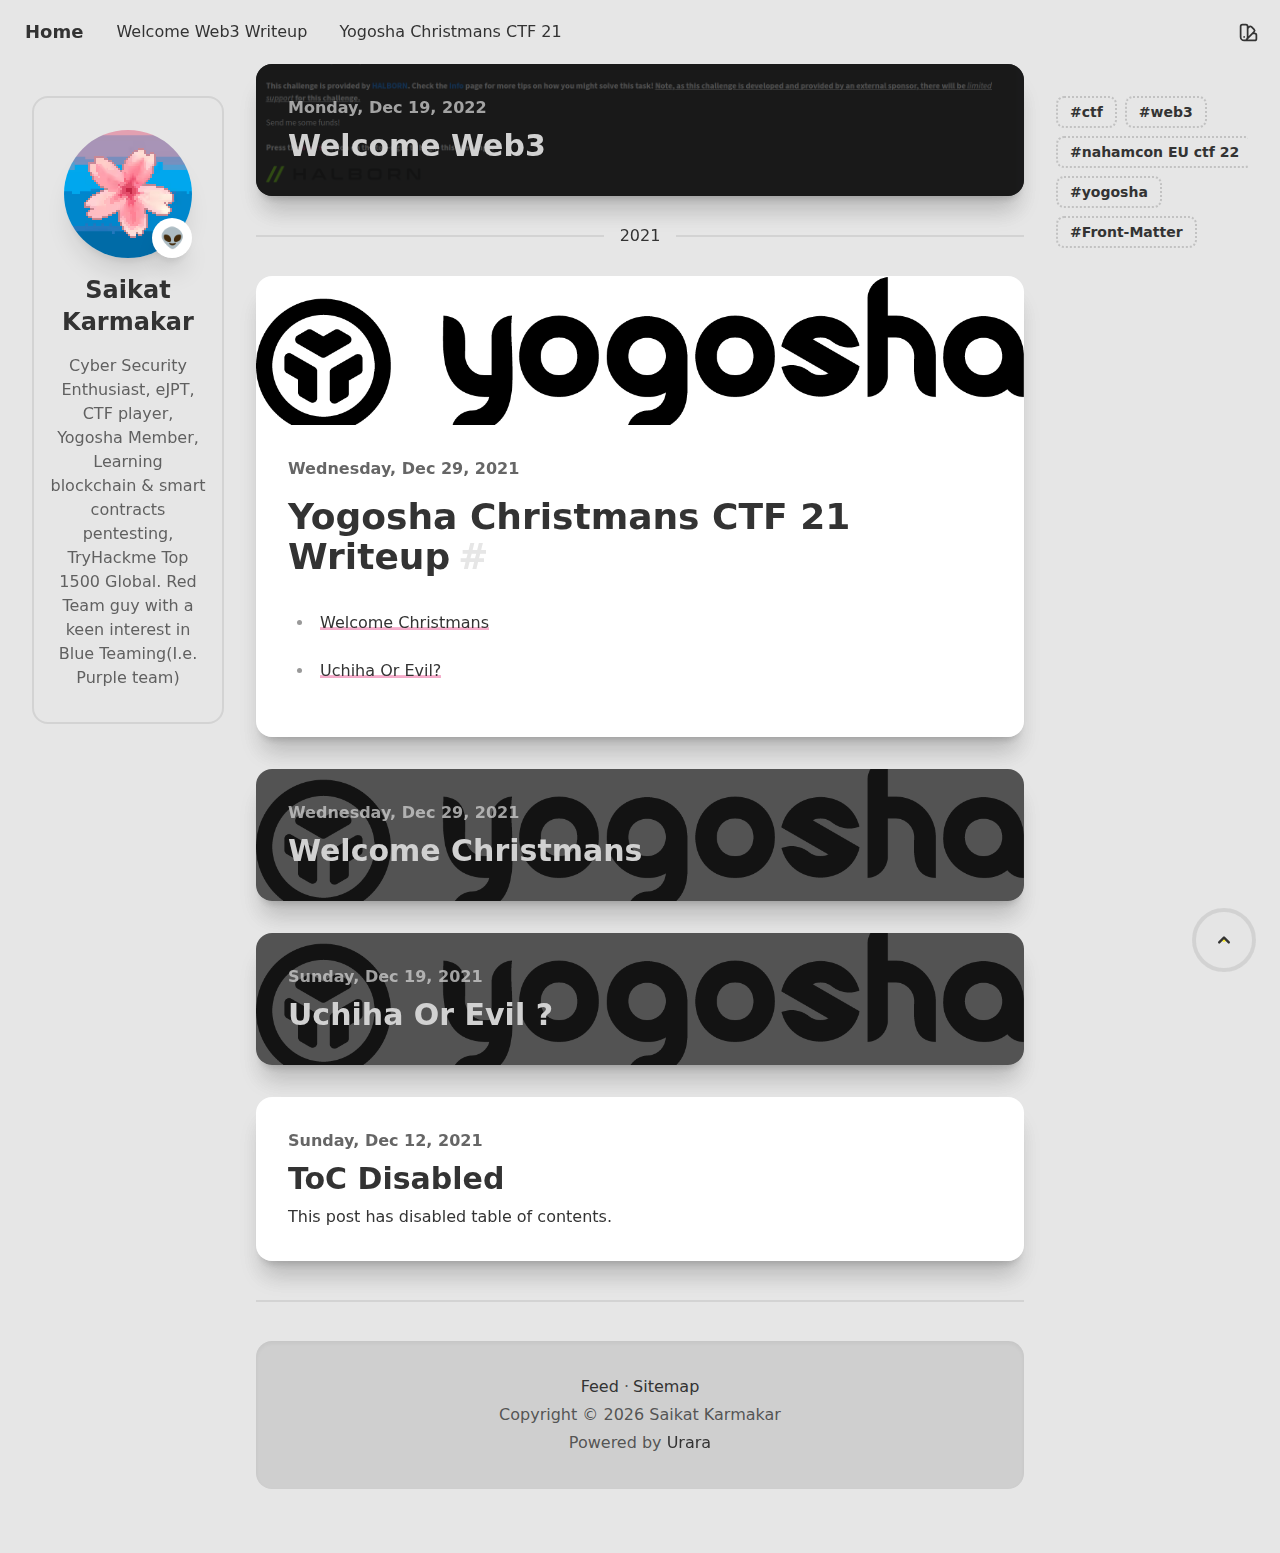
==== commit 5111052f: "deploy: 24754b53bd90f36883119dbb6b2b2d28f84aa816" ====
--- a/index.html
+++ b/index.html
@@ -9,21 +9,21 @@
     <link rel="alternate" type="application/atom+xml" href="/atom.xml" />
     <link rel="sitemap" type="application/xml" href="/sitemap.xml" />
     <meta http-equiv="content-security-policy" content="">
-		<link href="./_app/immutable/assets/_layout-b218e44d.css" rel="stylesheet">
-		<link rel="modulepreload" href="./_app/immutable/start-953e678a.js">
+		<link href="./_app/immutable/assets/_layout-007c8164.css" rel="stylesheet">
+		<link rel="modulepreload" href="./_app/immutable/start-cd9d58da.js">
 		<link rel="modulepreload" href="./_app/immutable/chunks/index-9671d79c.js">
 		<link rel="modulepreload" href="./_app/immutable/chunks/singletons-626dbfc1.js">
 		<link rel="modulepreload" href="./_app/immutable/chunks/preload-helper-41c905a7.js">
-		<link rel="modulepreload" href="./_app/immutable/components/pages/_layout.svelte-85a4a596.js">
+		<link rel="modulepreload" href="./_app/immutable/components/pages/_layout.svelte-da06c61a.js">
 		<link rel="modulepreload" href="./_app/immutable/chunks/title-4a6e1efe.js">
 		<link rel="modulepreload" href="./_app/immutable/chunks/posts-46a83d82.js">
-		<link rel="modulepreload" href="./_app/immutable/chunks/icon-2f57f763.js">
+		<link rel="modulepreload" href="./_app/immutable/chunks/icon-4e04760f.js">
 		<link rel="modulepreload" href="./_app/immutable/modules/pages/_layout.ts-495f1f70.js">
 		<link rel="modulepreload" href="./_app/immutable/chunks/_layout-d091a1a0.js">
-		<link rel="modulepreload" href="./_app/immutable/components/pages/_page.svelte-87e0b205.js">
+		<link rel="modulepreload" href="./_app/immutable/components/pages/_page.svelte-98c1c956.js">
 		<link rel="modulepreload" href="./_app/immutable/chunks/stores-ea9fccbb.js">
-		<link rel="modulepreload" href="./_app/immutable/chunks/footer-0ff8b803.js">
-		<link rel="modulepreload" href="./_app/immutable/chunks/post_card-d26ac490.js"><title>Home - Personal Blog</title><!-- HEAD_svelte-1592q3p_START --><!-- HEAD_svelte-1592q3p_END --><!-- HEAD_svelte-1kxdj3d_START --><link rel="shortcut icon" href="https://urara-demo.netlify.app/favicon.png" sizes="48x48" type="image/png"><link rel="apple-touch-icon" href="https://urara-demo.netlify.app/assets/any@180.png" sizes="180x180" type="image/png"><link rel="icon" href="https://urara-demo.netlify.app/assets/any@192.png" sizes="192x192" type="image/png"><!-- HEAD_svelte-1kxdj3d_END --><!-- HEAD_svelte-1g590ms_START --><meta name="theme-color"><!-- HEAD_svelte-1g590ms_END --><!-- HEAD_svelte-abrfj_START --><meta name="author" content="Saikat Karmakar"><meta name="description" content="">
+		<link rel="modulepreload" href="./_app/immutable/chunks/footer-869f717b.js">
+		<link rel="modulepreload" href="./_app/immutable/chunks/post_card-ea1dea7e.js"><title>Home - Personal Blog</title><!-- HEAD_svelte-1592q3p_START --><!-- HEAD_svelte-1592q3p_END --><!-- HEAD_svelte-1kxdj3d_START --><link rel="shortcut icon" href="https://urara-demo.netlify.app/favicon.png" sizes="48x48" type="image/png"><link rel="apple-touch-icon" href="https://urara-demo.netlify.app/assets/any@180.png" sizes="180x180" type="image/png"><link rel="icon" href="https://urara-demo.netlify.app/assets/any@192.png" sizes="192x192" type="image/png"><!-- HEAD_svelte-1kxdj3d_END --><!-- HEAD_svelte-1g590ms_START --><meta name="theme-color"><!-- HEAD_svelte-1g590ms_END --><!-- HEAD_svelte-abrfj_START --><meta name="author" content="Saikat Karmakar"><meta name="description" content="">
     <meta name="keywords">
     
       <link rel="canonical" href="https://urara-demo.netlify.app"><!-- HEAD_svelte-abrfj_END --><!-- HEAD_svelte-1y1uq0g_START --><meta property="og:site_name" content="Home"><meta property="og:locale" content="en-US"><meta property="og:type" content="website">
@@ -48,9 +48,11 @@
 
 <div class="dropdown lg:hidden"><label for="navbar-dropdown" tabindex="0" class="btn btn-square btn-ghost"><span class="i-heroicons-outline-menu-alt-1"></span></label>
   <ul id="navbar-dropdown" tabindex="0" class="menu menu-compact dropdown-content bg-base-100 text-base-content shadow-lg rounded-box min-w-max max-w-52 p-2"><li><a data-sveltekit-prefetch href="/Welcome Web3">Welcome Web3 Writeup</a>
+        </li><li><a data-sveltekit-prefetch href="/Yogosha Christmans CTF 21">Yogosha Christmans CTF 21</a>
         </li></ul></div>
 <div class="swap order-last hidden lg:inline-grid"><button class="swap-on btn btn-ghost text-base font-normal normal-case transition-all duration-200 hidden">[object Object]</button>
   <ul class="swap-off menu menu-horizontal p-0"><li><a data-sveltekit-prefetch class="!rounded-btn" href="/Welcome Web3">Welcome Web3 Writeup</a>
+        </li><li><a data-sveltekit-prefetch class="!rounded-btn" href="/Yogosha Christmans CTF 21">Yogosha Christmans CTF 21</a>
         </li></ul></div>
         <a href="/" data-sveltekit-prefetch class="btn btn-ghost normal-case text-lg">Home</a></div>
       <div class="navbar-end">
@@ -134,8 +136,7 @@
   <div class="flex-1 w-full max-w-screen-md xl:order-last mx-auto xl:ml-0 xl:mr-8 xl:max-w-md"><div class="flex xl:flex-wrap gap-2 overflow-x-auto xl:overflow-x-hidden overflow-y-hidden max-h-24 my-auto xl:max-h-fit max-w-fit xl:max-w-full pl-8 md:px-0 xl:pl-8 xl:pt-8"><button id="ctf" class="btn btn-sm btn-ghost normal-case border-dotted border-base-content/20 border-2 mt-4 mb-8 xl:m-0">#ctf
           </button><button id="web3" class="btn btn-sm btn-ghost normal-case border-dotted border-base-content/20 border-2 mt-4 mb-8 xl:m-0">#web3
           </button><button id="nahamcon EU ctf 22" class="btn btn-sm btn-ghost normal-case border-dotted border-base-content/20 border-2 mt-4 mb-8 xl:m-0">#nahamcon EU ctf 22
-          </button><button id="Urara" class="btn btn-sm btn-ghost normal-case border-dotted border-base-content/20 border-2 mt-4 mb-8 xl:m-0">#Urara
-          </button><button id="Elements" class="btn btn-sm btn-ghost normal-case border-dotted border-base-content/20 border-2 mt-4 mb-8 xl:m-0">#Elements
+          </button><button id="yogosha" class="btn btn-sm btn-ghost normal-case border-dotted border-base-content/20 border-2 mt-4 mb-8 xl:m-0">#yogosha
           </button><button id="Front-Matter" class="btn btn-sm btn-ghost normal-case border-dotted border-base-content/20 border-2 mt-4 mb-8 xl:m-0">#Front-Matter
           </button></div></div>
   <div class="flex-none w-full max-w-screen-md mx-auto xl:mx-0">
@@ -158,29 +159,59 @@
           </div>
           <div class="divider my-4 md:my-0">2021
             </div>
+          <div class="rounded-box transition-all duration-500 ease-in-out hover:z-30 hover:shadow-lg md:shadow-xl md:hover:shadow-2xl md:hover:-translate-y-0.5"><div itemscope itemtype="https://schema.org/BlogPosting" itemprop="blogPost" class="h-entry card bg-base-100 rounded-none md:rounded-box md:shadow-xl overflow-hidden z-10   group  before:!rounded-none">
+  
+  <figure class="!block"><img src="/assets/APYxowi.png" alt="/assets/APYxowi.png" class="u-photo rounded-xl md:rounded-b-none -mb-6 md:-mb-2" loading="eager" decoding="auto"></figure>
+  <div class="card-body gap-0 "><div class="flex flex-col gap-2">
+      <div class="flex font-semibold gap-1.5"><a rel="author" class="opacity-75 hover:opacity-100 hover:text-primary duration-500 ease-in-out p-author h-card hidden" href="https://urara-demo.netlify.app">Saikat Karmakar</a>
+  <span class="opacity-50 hidden">/</span>
+  <a href="/Yogosha Christmans CTF 21" class="u-url u-uid swap group/time"><time class="group-hover/time:opacity-0 font-semibold opacity-75 duration-500 ease-in-out mr-auto dt-published" datetime="2021-12-29T00:00:00.000Z" itemprop="datePublished">Wednesday, Dec 29, 2021</time>
+    <time class="opacity-0 group-hover/time:opacity-100 font-semibold text-primary duration-500 ease-in-out mr-auto dt-updated" datetime="2021-12-29T00:00:00.000Z" itemprop="dateModified">Wednesday, Dec 29, 2021</time></a></div>
+      
+      </div>
+    <main itemprop="articleBody" class="urara-prose prose e-content mt-4"><!-- HTML_TAG_START --><h1 id="yogosha-christmans-ctf-21-writeup"><a href="#yogosha-christmans-ctf-21-writeup">Yogosha Christmans CTF 21 Writeup</a></h1><ul><li><p><a href="/Yogosha%20Christmans%20CTF%2021/Welcome%20Christmas">Welcome Christmans</a></p></li><li><p><a href="/Yogosha%20Christmans%20CTF%2021/Uchiha%20Or%20Evil/">Uchiha Or Evil?</a></p></li></ul><!-- HTML_TAG_END --></main>
+    </div>
+  </div>
+          </div>
+          
+          <div class="rounded-box transition-all duration-500 ease-in-out hover:z-30 hover:shadow-lg md:shadow-xl md:hover:shadow-2xl md:hover:-translate-y-0.5"><article itemscope itemtype="https://schema.org/BlogPosting" itemprop="blogPost" class="h-entry card bg-base-100 rounded-none md:rounded-box md:shadow-xl overflow-hidden z-10   group image-full before:!rounded-none">
+  
+  <figure class="!block"><img src="/assets/APYxowi.png" alt="/assets/APYxowi.png" class="u-featured object-center h-full w-full absolute group-hover:scale-105 transition-transform duration-500 ease-in-out" loading="eager" decoding="auto"></figure>
+  <div class="card-body gap-0 md:col-start-1 md:row-start-1 md:text-neutral-content md:z-20"><div class="flex flex-col gap-2">
+      <div class="flex font-semibold gap-1.5"><a rel="author" class="opacity-75 hover:opacity-100 hover:text-primary duration-500 ease-in-out p-author h-card hidden" href="https://urara-demo.netlify.app">Saikat Karmakar</a>
+  <span class="opacity-50 hidden">/</span>
+  <a href="/Yogosha Christmans CTF 21/Welcome Christmas" class="u-url u-uid swap group/time"><time class="group-hover/time:opacity-0 font-semibold opacity-75 duration-500 ease-in-out mr-auto dt-published" datetime="2021-12-29T00:00:00.000Z" itemprop="datePublished">Wednesday, Dec 29, 2021</time>
+    <time class="opacity-0 group-hover/time:opacity-100 font-semibold text-primary duration-500 ease-in-out mr-auto dt-updated" datetime="2021-12-29T00:00:00.000Z" itemprop="dateModified">Wednesday, Dec 29, 2021</time></a></div>
+      <h2 itemprop="name headline" class="card-title text-3xl mr-auto bg-[length:100%_0%] bg-[position:0_88%] underline decoration-4 decoration-transparent group-hover:decoration-primary hover:bg-[length:100%_100%] hover:text-primary-content bg-gradient-to-t from-primary to-primary bg-no-repeat transition-all ease-in-out duration-300"><a itemprop="url" class="u-url p-name" href="/Yogosha Christmans CTF 21/Welcome Christmas">Welcome Christmans</a></h2>
+      </div>
+    <main itemprop="articleBody" class="urara-prose prose e-content"></main>
+    </div>
+  </article>
+          </div>
+          
+          <div class="rounded-box transition-all duration-500 ease-in-out hover:z-30 hover:shadow-lg md:shadow-xl md:hover:shadow-2xl md:hover:-translate-y-0.5"><article itemscope itemtype="https://schema.org/BlogPosting" itemprop="blogPost" class="h-entry card bg-base-100 rounded-none md:rounded-box md:shadow-xl overflow-hidden z-10   group image-full before:!rounded-none">
+  
+  <figure class="!block"><img src="/assets/APYxowi.png" alt="/assets/APYxowi.png" class="u-featured object-center h-full w-full absolute group-hover:scale-105 transition-transform duration-500 ease-in-out" loading="eager" decoding="auto"></figure>
+  <div class="card-body gap-0 md:col-start-1 md:row-start-1 md:text-neutral-content md:z-20"><div class="flex flex-col gap-2">
+      <div class="flex font-semibold gap-1.5"><a rel="author" class="opacity-75 hover:opacity-100 hover:text-primary duration-500 ease-in-out p-author h-card hidden" href="https://urara-demo.netlify.app">Saikat Karmakar</a>
+  <span class="opacity-50 hidden">/</span>
+  <a href="/Yogosha Christmans CTF 21/Uchiha Or Evil" class="u-url u-uid swap group/time"><time class="group-hover/time:opacity-0 font-semibold opacity-75 duration-500 ease-in-out mr-auto dt-published" datetime="2021-12-19T00:00:00.000Z" itemprop="datePublished">Sunday, Dec 19, 2021</time>
+    <time class="opacity-0 group-hover/time:opacity-100 font-semibold text-primary duration-500 ease-in-out mr-auto dt-updated" datetime="2021-12-19T00:00:00.000Z" itemprop="dateModified">Sunday, Dec 19, 2021</time></a></div>
+      <h2 itemprop="name headline" class="card-title text-3xl mr-auto bg-[length:100%_0%] bg-[position:0_88%] underline decoration-4 decoration-transparent group-hover:decoration-primary hover:bg-[length:100%_100%] hover:text-primary-content bg-gradient-to-t from-primary to-primary bg-no-repeat transition-all ease-in-out duration-300"><a itemprop="url" class="u-url p-name" href="/Yogosha Christmans CTF 21/Uchiha Or Evil">Uchiha Or Evil ?</a></h2>
+      </div>
+    <main itemprop="articleBody" class="urara-prose prose e-content"></main>
+    </div>
+  </article>
+          </div>
+          
           <div class="rounded-box transition-all duration-500 ease-in-out hover:z-30 hover:shadow-lg md:shadow-xl md:hover:shadow-2xl md:hover:-translate-y-0.5"><article itemscope itemtype="https://schema.org/BlogPosting" itemprop="blogPost" class="h-entry card bg-base-100 rounded-none md:rounded-box md:shadow-xl overflow-hidden z-10   group">
   
   
   <div class="card-body gap-0 "><div class="flex flex-col gap-2">
       <div class="flex font-semibold gap-1.5"><a rel="author" class="opacity-75 hover:opacity-100 hover:text-primary duration-500 ease-in-out p-author h-card hidden" href="https://urara-demo.netlify.app">Saikat Karmakar</a>
   <span class="opacity-50 hidden">/</span>
-  <a href="/Welcome Web3/elements" class="u-url u-uid swap group/time"><time class="group-hover/time:opacity-0 font-semibold opacity-75 duration-500 ease-in-out mr-auto dt-published" datetime="2021-12-12T00:00:00.000Z" itemprop="datePublished">Sunday, Dec 12, 2021</time>
-    <time class="opacity-0 group-hover/time:opacity-100 font-semibold text-primary duration-500 ease-in-out mr-auto dt-updated" datetime="2022-12-20T19:16:43.316Z" itemprop="dateModified">Tuesday, Dec 20, 2022</time></a></div>
-      <h2 itemprop="name headline" class="card-title text-3xl mr-auto bg-[length:100%_0%] bg-[position:0_88%] underline decoration-4 decoration-transparent group-hover:decoration-primary hover:bg-[length:100%_100%] hover:text-primary-content bg-gradient-to-t from-primary to-primary bg-no-repeat transition-all ease-in-out duration-300"><a itemprop="url" class="u-url p-name" href="/Welcome Web3/elements">Elements</a></h2>
-      </div>
-    <main itemprop="articleBody" class="urara-prose prose e-content"></main>
-    </div>
-  </article>
-          </div>
-          
-          <div class="rounded-box transition-all duration-500 ease-in-out hover:z-30 hover:shadow-lg md:shadow-xl md:hover:shadow-2xl md:hover:-translate-y-0.5"><article itemscope itemtype="https://schema.org/BlogPosting" itemprop="blogPost" class="h-entry card bg-base-100 rounded-none md:rounded-box md:shadow-xl overflow-hidden z-10   group">
-  
-  
-  <div class="card-body gap-0 "><div class="flex flex-col gap-2">
-      <div class="flex font-semibold gap-1.5"><a rel="author" class="opacity-75 hover:opacity-100 hover:text-primary duration-500 ease-in-out p-author h-card hidden" href="https://urara-demo.netlify.app">Saikat Karmakar</a>
-  <span class="opacity-50 hidden">/</span>
   <a href="/Welcome Web3/toc-disabled" class="u-url u-uid swap group/time"><time class="group-hover/time:opacity-0 font-semibold opacity-75 duration-500 ease-in-out mr-auto dt-published" datetime="2021-12-12T00:00:00.000Z" itemprop="datePublished">Sunday, Dec 12, 2021</time>
-    <time class="opacity-0 group-hover/time:opacity-100 font-semibold text-primary duration-500 ease-in-out mr-auto dt-updated" datetime="2022-12-20T19:16:43.316Z" itemprop="dateModified">Tuesday, Dec 20, 2022</time></a></div>
+    <time class="opacity-0 group-hover/time:opacity-100 font-semibold text-primary duration-500 ease-in-out mr-auto dt-updated" datetime="2023-01-01T11:34:18.466Z" itemprop="dateModified">Sunday, Jan 1, 2023</time></a></div>
       <h2 itemprop="name headline" class="card-title text-3xl mr-auto bg-[length:100%_0%] bg-[position:0_88%] underline decoration-4 decoration-transparent group-hover:decoration-primary hover:bg-[length:100%_100%] hover:text-primary-content bg-gradient-to-t from-primary to-primary bg-no-repeat transition-all ease-in-out duration-300"><a itemprop="url" class="u-url p-name" href="/Welcome Web3/toc-disabled">ToC Disabled</a></h2>
       <p itemprop="description" class="p-summary mb-auto">This post has disabled table of contents.</p></div>
     <main itemprop="articleBody" class="urara-prose prose e-content"></main>
@@ -192,7 +223,7 @@
           <span class="mr-1">·</span><a href="/sitemap.xml" rel="noopener external" target="_blank">Sitemap</a>
           
         <br>
-      Copyright © 2022
+      Copyright © 2023
       Saikat Karmakar
       <br>
       Powered by
@@ -201,14 +232,14 @@
       </p></div></footer></div></div></div></div>
 
 
-		<script type="module" data-sveltekit-hydrate="1huwkja">
-			import { start } from "./_app/immutable/start-953e678a.js";
+		<script type="module" data-sveltekit-hydrate="1dm3x4r">
+			import { start } from "./_app/immutable/start-cd9d58da.js";
 
 			start({
 				env: {},
 				paths: {"base":"","assets":""},
-				target: document.querySelector('[data-sveltekit-hydrate="1huwkja"]').parentNode,
-				version: "1671563821801",
+				target: document.querySelector('[data-sveltekit-hydrate="1dm3x4r"]').parentNode,
+				version: "1672572883370",
 				hydrate: {
 					node_ids: [0, 2],
 					data: [null,null],
@@ -216,6 +247,6 @@
 				}
 			});
 		</script>
-	<script type="application/json" data-sveltekit-fetched data-url="/posts.json">{"status":200,"statusText":"","headers":{},"body":"[{\"title\":\"Welcome Web3\",\"image\":\"/assets/info.png\",\"created\":\"2022-12-19T00:00:00.000Z\",\"updated\":\"2022-12-19T00:00:00.000Z\",\"tags\":[\"ctf\",\"web3\",\"nahamcon EU ctf 22\"],\"flags\":[],\"slug\":\"/Welcome Web3/+page.svelte.md\",\"path\":\"/Welcome Web3\",\"toc\":false,\"type\":\"article\",\"html\":\"\"},{\"title\":\"Elements\",\"created\":\"2021-12-12T00:00:00.000Z\",\"tags\":[\"Urara\",\"Elements\"],\"flags\":[],\"updated\":\"2022-12-20T19:16:43.316Z\",\"slug\":\"/Welcome Web3/elements/+page.svelte.md\",\"path\":\"/Welcome Web3/elements\",\"toc\":[{\"depth\":2,\"title\":\"Headings\",\"slug\":\"headings\"},{\"depth\":3,\"title\":\"Heading\",\"slug\":\"heading\"},{\"depth\":4,\"title\":\"Heading\",\"slug\":\"heading-1\"},{\"depth\":5,\"title\":\"Heading\",\"slug\":\"heading-2\"},{\"depth\":6,\"title\":\"Heading\",\"slug\":\"heading-3\"},{\"depth\":2,\"title\":\"Paragraphs\",\"slug\":\"paragraphs\"},{\"depth\":2,\"title\":\"Lists\",\"slug\":\"lists\"},{\"depth\":3,\"title\":\"Definition List (dl)\",\"slug\":\"definition-list-dl\"},{\"depth\":3,\"title\":\"Ordered List (ol)\",\"slug\":\"ordered-list-ol\"},{\"depth\":3,\"title\":\"Unordered List (ul)\",\"slug\":\"unordered-list-ul\"},{\"depth\":3,\"title\":\"Checkbox List (ul)\",\"slug\":\"checkbox-list-ul\"},{\"depth\":2,\"title\":\"Table\",\"slug\":\"table\"},{\"depth\":2,\"title\":\"Footnotes\",\"slug\":\"footnotes\"},{\"depth\":2,\"title\":\"Code\",\"slug\":\"code\"},{\"depth\":2,\"title\":\"Misc\",\"slug\":\"misc\"},{\"depth\":2,\"title\":\"Svelte Components\",\"slug\":\"svelte-components\"}],\"type\":\"article\",\"html\":\"\"},{\"title\":\"ToC Disabled\",\"summary\":\"This post has disabled table of contents.\",\"created\":\"2021-12-12T00:00:00.000Z\",\"tags\":[\"Front-Matter\"],\"toc\":false,\"flags\":[],\"updated\":\"2022-12-20T19:16:43.316Z\",\"slug\":\"/Welcome Web3/toc-disabled/+page.md\",\"path\":\"/Welcome Web3/toc-disabled\",\"type\":\"article\",\"html\":\"\"}]"}</script>
+	<script type="application/json" data-sveltekit-fetched data-url="/posts.json">{"status":200,"statusText":"","headers":{},"body":"[{\"title\":\"Welcome Web3\",\"image\":\"/assets/info.png\",\"created\":\"2022-12-19T00:00:00.000Z\",\"updated\":\"2022-12-19T00:00:00.000Z\",\"tags\":[\"ctf\",\"web3\",\"nahamcon EU ctf 22\"],\"flags\":[],\"slug\":\"/Welcome Web3/+page.svelte.md\",\"path\":\"/Welcome Web3\",\"toc\":false,\"type\":\"article\",\"html\":\"\"},{\"image\":\"/assets/APYxowi.png\",\"created\":\"2021-12-29T00:00:00.000Z\",\"updated\":\"2021-12-29T00:00:00.000Z\",\"flags\":[],\"slug\":\"/Yogosha Christmans CTF 21/+page.svelte.md\",\"path\":\"/Yogosha Christmans CTF 21\",\"toc\":[{\"depth\":1,\"title\":\"Yogosha Christmans CTF 21 Writeup\",\"slug\":\"yogosha-christmans-ctf-21-writeup\"}],\"type\":\"photo\",\"html\":\"\u003Ch1 id=\\\"yogosha-christmans-ctf-21-writeup\\\">\u003Ca href=\\\"#yogosha-christmans-ctf-21-writeup\\\">Yogosha Christmans CTF 21 Writeup\u003C/a>\u003C/h1>\u003Cul>\u003Cli>\u003Cp>\u003Ca href=\\\"/Yogosha%20Christmans%20CTF%2021/Welcome%20Christmas\\\">Welcome Christmans\u003C/a>\u003C/p>\u003C/li>\u003Cli>\u003Cp>\u003Ca href=\\\"/Yogosha%20Christmans%20CTF%2021/Uchiha%20Or%20Evil/\\\">Uchiha Or Evil?\u003C/a>\u003C/p>\u003C/li>\u003C/ul>\"},{\"title\":\"Welcome Christmans\",\"image\":\"/assets/APYxowi.png\",\"created\":\"2021-12-29T00:00:00.000Z\",\"updated\":\"2021-12-29T00:00:00.000Z\",\"tags\":[\"ctf\",\"yogosha\"],\"flags\":[],\"slug\":\"/Yogosha Christmans CTF 21/Welcome Christmas/+page.svelte.md\",\"path\":\"/Yogosha Christmans CTF 21/Welcome Christmas\",\"toc\":[{\"depth\":1,\"title\":\"Welcome Christmas\",\"slug\":\"welcome-christmas\"},{\"depth\":4,\"title\":\"flag\",\"slug\":\"flag\"}],\"type\":\"article\",\"html\":\"\"},{\"title\":\"Uchiha Or Evil ?\",\"image\":\"/assets/APYxowi.png\",\"created\":\"2021-12-19T00:00:00.000Z\",\"updated\":\"2021-12-19T00:00:00.000Z\",\"tags\":[\"ctf\",\"yogosha\"],\"flags\":[],\"slug\":\"/Yogosha Christmans CTF 21/Uchiha Or Evil/+page.svelte.md\",\"path\":\"/Yogosha Christmans CTF 21/Uchiha Or Evil\",\"toc\":[{\"depth\":1,\"title\":\"Uchiha Or Evil ?\",\"slug\":\"uchiha-or-evil-\"},{\"depth\":4,\"title\":\"Thank you for reading this write-up I hope it helped you. I was only able to solve only the first 2 challenges so that’s all from me. I hope you learned something. I’ll try to add links of other people whole solved the entire thing\",\"slug\":\"[base64]\"}],\"type\":\"article\",\"html\":\"\"},{\"title\":\"ToC Disabled\",\"summary\":\"This post has disabled table of contents.\",\"created\":\"2021-12-12T00:00:00.000Z\",\"tags\":[\"Front-Matter\"],\"toc\":false,\"flags\":[],\"updated\":\"2023-01-01T11:34:18.466Z\",\"slug\":\"/Welcome Web3/toc-disabled/+page.md\",\"path\":\"/Welcome Web3/toc-disabled\",\"type\":\"article\",\"html\":\"\"}]"}</script>
   </body>
 </html>
--- a/_app/immutable/assets/_layout-007c8164.css
+++ b/_app/immutable/assets/_layout-007c8164.css
@@ -0,0 +1 @@
+.i-heroicons-outline-chevron-left{--un-icon:url("data:image/svg+xml;utf8,%3Csvg viewBox='0 0 24 24' width='1.5em' height='1.5em' xmlns='http://www.w3.org/2000/svg' %3E%3Cpath fill='none' stroke='currentColor' stroke-linecap='round' stroke-linejoin='round' stroke-width='2' d='m15 19l-7-7l7-7'/%3E%3C/svg%3E")}.i-heroicons-outline-chevron-left,.i-heroicons-outline-chevron-right{background-color:currentColor;color:inherit;height:1.5em;mask:var(--un-icon) no-repeat;mask-size:100% 100%;-webkit-mask:var(--un-icon) no-repeat;-webkit-mask-size:100% 100%;width:1.5em}.i-heroicons-outline-chevron-right{--un-icon:url("data:image/svg+xml;utf8,%3Csvg viewBox='0 0 24 24' width='1.5em' height='1.5em' xmlns='http://www.w3.org/2000/svg' %3E%3Cpath fill='none' stroke='currentColor' stroke-linecap='round' stroke-linejoin='round' stroke-width='2' d='m9 5l7 7l-7 7'/%3E%3C/svg%3E")}.i-heroicons-outline-color-swatch{--un-icon:url("data:image/svg+xml;utf8,%3Csvg viewBox='0 0 24 24' width='1.5em' height='1.5em' xmlns='http://www.w3.org/2000/svg' %3E%3Cpath fill='none' stroke='currentColor' stroke-linecap='round' stroke-linejoin='round' stroke-width='2' d='M7 21a4 4 0 0 1-4-4V5a2 2 0 0 1 2-2h4a2 2 0 0 1 2 2v12a4 4 0 0 1-4 4Zm0 0h12a2 2 0 0 0 2-2v-4a2 2 0 0 0-2-2h-2.343M11 7.343l1.657-1.657a2 2 0 0 1 2.828 0l2.829 2.829a2 2 0 0 1 0 2.828l-8.486 8.485M7 17h.01'/%3E%3C/svg%3E")}.i-heroicons-outline-color-swatch,.i-heroicons-outline-home{background-color:currentColor;color:inherit;height:1.5em;mask:var(--un-icon) no-repeat;mask-size:100% 100%;-webkit-mask:var(--un-icon) no-repeat;-webkit-mask-size:100% 100%;width:1.5em}.i-heroicons-outline-home{--un-icon:url("data:image/svg+xml;utf8,%3Csvg viewBox='0 0 24 24' width='1.5em' height='1.5em' xmlns='http://www.w3.org/2000/svg' %3E%3Cpath fill='none' stroke='currentColor' stroke-linecap='round' stroke-linejoin='round' stroke-width='2' d='m3 12l2-2m0 0l7-7l7 7M5 10v10a1 1 0 0 0 1 1h3m10-11l2 2m-2-2v10a1 1 0 0 1-1 1h-3m-6 0a1 1 0 0 0 1-1v-4a1 1 0 0 1 1-1h2a1 1 0 0 1 1 1v4a1 1 0 0 0 1 1m-6 0h6'/%3E%3C/svg%3E")}.i-heroicons-outline-menu-alt-1{--un-icon:url("data:image/svg+xml;utf8,%3Csvg viewBox='0 0 24 24' width='1.5em' height='1.5em' xmlns='http://www.w3.org/2000/svg' %3E%3Cpath fill='none' stroke='currentColor' stroke-linecap='round' stroke-linejoin='round' stroke-width='2' d='M4 6h16M4 12h8m-8 6h16'/%3E%3C/svg%3E")}.i-heroicons-outline-menu-alt-1,.i-heroicons-outline-reply{background-color:currentColor;color:inherit;height:1.5em;mask:var(--un-icon) no-repeat;mask-size:100% 100%;-webkit-mask:var(--un-icon) no-repeat;-webkit-mask-size:100% 100%;width:1.5em}.i-heroicons-outline-reply{--un-icon:url("data:image/svg+xml;utf8,%3Csvg viewBox='0 0 24 24' width='1.5em' height='1.5em' xmlns='http://www.w3.org/2000/svg' %3E%3Cpath fill='none' stroke='currentColor' stroke-linecap='round' stroke-linejoin='round' stroke-width='2' d='M3 10h10a8 8 0 0 1 8 8v2M3 10l6 6m-6-6l6-6'/%3E%3C/svg%3E")}.i-heroicons-outline-search{--un-icon:url("data:image/svg+xml;utf8,%3Csvg viewBox='0 0 24 24' width='1.5em' height='1.5em' xmlns='http://www.w3.org/2000/svg' %3E%3Cpath fill='none' stroke='currentColor' stroke-linecap='round' stroke-linejoin='round' stroke-width='2' d='m21 21l-6-6m2-5a7 7 0 1 1-14 0a7 7 0 0 1 14 0Z'/%3E%3C/svg%3E")}.i-heroicons-outline-search,.i-heroicons-outline-sort-ascending{background-color:currentColor;color:inherit;height:1.5em;mask:var(--un-icon) no-repeat;mask-size:100% 100%;-webkit-mask:var(--un-icon) no-repeat;-webkit-mask-size:100% 100%;width:1.5em}.i-heroicons-outline-sort-ascending{--un-icon:url("data:image/svg+xml;utf8,%3Csvg viewBox='0 0 24 24' width='1.5em' height='1.5em' xmlns='http://www.w3.org/2000/svg' %3E%3Cpath fill='none' stroke='currentColor' stroke-linecap='round' stroke-linejoin='round' stroke-width='2' d='M3 4h13M3 8h9m-9 4h6m4 0l4-4m0 0l4 4m-4-4v12'/%3E%3C/svg%3E")}.i-heroicons-outline-sort-descending{--un-icon:url("data:image/svg+xml;utf8,%3Csvg viewBox='0 0 24 24' width='1.5em' height='1.5em' xmlns='http://www.w3.org/2000/svg' %3E%3Cpath fill='none' stroke='currentColor' stroke-linecap='round' stroke-linejoin='round' stroke-width='2' d='M3 4h13M3 8h9m-9 4h9m5-4v12m0 0l-4-4m4 4l4-4'/%3E%3C/svg%3E")}.i-heroicons-outline-sort-descending,.i-heroicons-outline-trash{background-color:currentColor;color:inherit;height:1.5em;mask:var(--un-icon) no-repeat;mask-size:100% 100%;-webkit-mask:var(--un-icon) no-repeat;-webkit-mask-size:100% 100%;width:1.5em}.i-heroicons-outline-trash{--un-icon:url("data:image/svg+xml;utf8,%3Csvg viewBox='0 0 24 24' width='1.5em' height='1.5em' xmlns='http://www.w3.org/2000/svg' %3E%3Cpath fill='none' stroke='currentColor' stroke-linecap='round' stroke-linejoin='round' stroke-width='2' d='m19 7l-.867 12.142A2 2 0 0 1 16.138 21H7.862a2 2 0 0 1-1.995-1.858L5 7m5 4v6m4-6v6m1-10V4a1 1 0 0 0-1-1h-4a1 1 0 0 0-1 1v3M4 7h16'/%3E%3C/svg%3E")}.i-heroicons-outline-x{--un-icon:url("data:image/svg+xml;utf8,%3Csvg viewBox='0 0 24 24' width='1.5em' height='1.5em' xmlns='http://www.w3.org/2000/svg' %3E%3Cpath fill='none' stroke='currentColor' stroke-linecap='round' stroke-linejoin='round' stroke-width='2' d='M6 18L18 6M6 6l12 12'/%3E%3C/svg%3E")}.i-heroicons-outline-x,.i-heroicons-solid-chevron-down{background-color:currentColor;color:inherit;height:1.5em;mask:var(--un-icon) no-repeat;mask-size:100% 100%;-webkit-mask:var(--un-icon) no-repeat;-webkit-mask-size:100% 100%;width:1.5em}.i-heroicons-solid-chevron-down{--un-icon:url("data:image/svg+xml;utf8,%3Csvg viewBox='0 0 20 20' width='1.5em' height='1.5em' xmlns='http://www.w3.org/2000/svg' %3E%3Cpath fill='currentColor' fill-rule='evenodd' d='M5.293 7.293a1 1 0 0 1 1.414 0L10 10.586l3.293-3.293a1 1 0 1 1 1.414 1.414l-4 4a1 1 0 0 1-1.414 0l-4-4a1 1 0 0 1 0-1.414Z' clip-rule='evenodd'/%3E%3C/svg%3E")}.i-heroicons-solid-chevron-right{--un-icon:url("data:image/svg+xml;utf8,%3Csvg viewBox='0 0 20 20' width='1.5em' height='1.5em' xmlns='http://www.w3.org/2000/svg' %3E%3Cpath fill='currentColor' fill-rule='evenodd' d='M7.293 14.707a1 1 0 0 1 0-1.414L10.586 10L7.293 6.707a1 1 0 0 1 1.414-1.414l4 4a1 1 0 0 1 0 1.414l-4 4a1 1 0 0 1-1.414 0Z' clip-rule='evenodd'/%3E%3C/svg%3E")}.i-heroicons-solid-chevron-right,.i-heroicons-solid-chevron-up{background-color:currentColor;color:inherit;height:1.5em;mask:var(--un-icon) no-repeat;mask-size:100% 100%;-webkit-mask:var(--un-icon) no-repeat;-webkit-mask-size:100% 100%;width:1.5em}.i-heroicons-solid-chevron-up{--un-icon:url("data:image/svg+xml;utf8,%3Csvg viewBox='0 0 20 20' width='1.5em' height='1.5em' xmlns='http://www.w3.org/2000/svg' %3E%3Cpath fill='currentColor' fill-rule='evenodd' d='M14.707 12.707a1 1 0 0 1-1.414 0L10 9.414l-3.293 3.293a1 1 0 0 1-1.414-1.414l4-4a1 1 0 0 1 1.414 0l4 4a1 1 0 0 1 0 1.414Z' clip-rule='evenodd'/%3E%3C/svg%3E")}*,:after,:before{border:0 solid #e5e7eb;box-sizing:border-box}:after,:before{--tw-content:""}html{-webkit-text-size-adjust:100%;font-feature-settings:normal;font-family:ui-sans-serif,system-ui,-apple-system,BlinkMacSystemFont,Segoe UI,Roboto,Helvetica Neue,Arial,Noto Sans,sans-serif,Apple Color Emoji,Segoe UI Emoji,Segoe UI Symbol,Noto Color Emoji;line-height:1.5;-moz-tab-size:4;-o-tab-size:4;tab-size:4}body{line-height:inherit;margin:0}hr{border-top-width:1px;color:inherit;height:0}abbr:where([title]){-webkit-text-decoration:underline dotted;text-decoration:underline dotted}h1,h2,h3,h4,h5,h6{font-size:inherit;font-weight:inherit}a{color:inherit;text-decoration:inherit}b,strong{font-weight:bolder}code,kbd,pre,samp{font-family:ui-monospace,SFMono-Regular,Menlo,Monaco,Consolas,Liberation Mono,Courier New,monospace;font-size:1em}small{font-size:80%}sub,sup{font-size:75%;line-height:0;position:relative;vertical-align:baseline}sub{bottom:-.25em}sup{top:-.5em}table{border-collapse:collapse;border-color:inherit;text-indent:0}button,input,optgroup,select,textarea{color:inherit;font-family:inherit;font-size:100%;font-weight:inherit;line-height:inherit;margin:0;padding:0}button,select{text-transform:none}[type=button],[type=reset],[type=submit],button{-webkit-appearance:button;background-color:transparent;background-image:none}:-moz-focusring{outline:auto}:-moz-ui-invalid{box-shadow:none}progress{vertical-align:baseline}::-webkit-inner-spin-button,::-webkit-outer-spin-button{height:auto}[type=search]{-webkit-appearance:textfield;outline-offset:-2px}::-webkit-search-decoration{-webkit-appearance:none}::-webkit-file-upload-button{-webkit-appearance:button;font:inherit}summary{display:list-item}blockquote,dd,dl,figure,h1,h2,h3,h4,h5,h6,hr,p,pre{margin:0}fieldset{margin:0}fieldset,legend{padding:0}menu,ol,ul{list-style:none;margin:0;padding:0}textarea{resize:vertical}input::-moz-placeholder,textarea::-moz-placeholder{color:#9ca3af;opacity:1}input::placeholder,textarea::placeholder{color:#9ca3af;opacity:1}[role=button],button{cursor:pointer}:disabled{cursor:default}audio,canvas,embed,iframe,img,object,svg,video{display:block;vertical-align:middle}img,video{height:auto;max-width:100%}[hidden]{display:none}:root,[data-theme]{background-color:hsla(var(--b1)/var(--tw-bg-opacity,1));color:hsla(var(--bc)/var(--tw-text-opacity,1))}html{-webkit-tap-highlight-color:transparent}:root,[data-theme=cmyk]{--pf:203 83% 48%;--sf:335 78% 48%;--af:56 100% 48%;--nf:0 0% 8%;--b2:0 0% 90%;--b3:0 0% 81%;--bc:0 0% 20%;--pc:203 100% 12%;--sc:335 100% 92%;--ac:56 100% 12%;--nc:0 0% 82%;--inc:192 100% 10%;--suc:291 100% 88%;--wac:25 100% 11%;--erc:4 100% 91%;--rounded-box:1rem;--rounded-btn:.5rem;--rounded-badge:1.9rem;--animation-btn:.25s;--animation-input:.2s;--btn-text-case:uppercase;--btn-focus-scale:.95;--border-btn:1px;--tab-border:1px;--tab-radius:.5rem;--p:203 83% 60%;--s:335 78% 60%;--a:56 100% 60%;--n:0 0% 10%;--b1:0 0% 100%;--in:192 48% 52%;--su:291 48% 38%;--wa:25 85% 57%;--er:4 81% 56%;color-scheme:light}[data-theme=dracula]{--pf:326 100% 59%;--sf:265 89% 62%;--af:31 100% 57%;--nf:230 15% 24%;--b2:231 15% 17%;--b3:231 15% 15%;--pc:326 100% 15%;--sc:265 100% 16%;--ac:31 100% 14%;--nc:230 71% 86%;--inc:191 100% 15%;--suc:135 100% 13%;--wac:65 100% 15%;--erc:0 100% 93%;--rounded-box:1rem;--rounded-btn:.5rem;--rounded-badge:1.9rem;--animation-btn:.25s;--animation-input:.2s;--btn-text-case:uppercase;--btn-focus-scale:.95;--border-btn:1px;--tab-border:1px;--tab-radius:.5rem;--p:326 100% 74%;--s:265 89% 78%;--a:31 100% 71%;--n:230 15% 30%;--b1:231 15% 18%;--bc:60 30% 96%;--in:191 97% 77%;--su:135 94% 65%;--wa:65 92% 76%;--er:0 100% 67%;color-scheme:dark}[data-theme=valentine]{--pf:353 74% 54%;--sf:254 86% 61%;--af:181 56% 56%;--nf:336 43% 38%;--b2:318 46% 80%;--b3:318 46% 72%;--pc:353 100% 13%;--sc:254 100% 15%;--ac:181 100% 14%;--inc:221 100% 91%;--suc:142 100% 87%;--wac:32 100% 9%;--erc:0 100% 90%;--rounded-box:1rem;--rounded-badge:1.9rem;--animation-btn:.25s;--animation-input:.2s;--btn-text-case:uppercase;--btn-focus-scale:.95;--border-btn:1px;--tab-border:1px;--tab-radius:.5rem;--p:353 74% 67%;--s:254 86% 77%;--a:181 56% 70%;--n:336 43% 48%;--nc:318 46% 89%;--b1:318 46% 89%;--bc:344 38% 28%;--in:221 83% 53%;--su:142 76% 36%;--wa:32 95% 44%;--er:0 72% 51%;--rounded-btn:1.9rem;color-scheme:light}[data-theme=aqua]{--pf:182 93% 40%;--sf:274 31% 45%;--af:47 100% 64%;--nf:205 54% 40%;--b2:219 53% 39%;--b3:219 53% 35%;--bc:219 100% 89%;--sc:274 100% 91%;--ac:47 100% 16%;--nc:205 100% 90%;--inc:221 100% 91%;--suc:142 100% 87%;--wac:32 100% 9%;--erc:0 100% 90%;--rounded-box:1rem;--rounded-btn:.5rem;--rounded-badge:1.9rem;--animation-btn:.25s;--animation-input:.2s;--btn-text-case:uppercase;--btn-focus-scale:.95;--border-btn:1px;--tab-border:1px;--tab-radius:.5rem;--p:182 93% 49%;--pc:181 100% 17%;--s:274 31% 57%;--a:47 100% 80%;--n:205 54% 50%;--b1:219 53% 43%;--in:221 83% 53%;--su:142 76% 36%;--wa:32 95% 44%;--er:0 72% 51%;color-scheme:dark}[data-theme=synthwave]{--pf:321 70% 55%;--sf:197 87% 52%;--af:48 89% 46%;--nf:253 61% 15%;--b2:254 59% 23%;--b3:254 59% 21%;--pc:321 100% 14%;--sc:197 100% 13%;--ac:48 100% 11%;--rounded-box:1rem;--rounded-btn:.5rem;--rounded-badge:1.9rem;--animation-btn:.25s;--animation-input:.2s;--btn-text-case:uppercase;--btn-focus-scale:.95;--border-btn:1px;--tab-border:1px;--tab-radius:.5rem;--p:321 70% 69%;--s:197 87% 65%;--a:48 89% 57%;--n:253 61% 19%;--nc:260 60% 98%;--b1:254 59% 26%;--bc:260 60% 98%;--in:199 87% 64%;--inc:257 63% 17%;--su:168 74% 68%;--suc:257 63% 17%;--wa:48 89% 57%;--wac:257 63% 17%;--er:352 74% 57%;--erc:260 60% 98%;color-scheme:dark}[data-theme=night]{--pf:198 93% 48%;--sf:234 89% 59%;--af:329 86% 56%;--b2:222 47% 10%;--b3:222 47% 9%;--bc:222 66% 82%;--pc:198 100% 12%;--sc:234 100% 15%;--ac:329 100% 14%;--nc:217 76% 83%;--inc:198 100% 10%;--suc:172 100% 10%;--wac:41 100% 13%;--erc:351 100% 14%;--rounded-box:1rem;--rounded-btn:.5rem;--rounded-badge:1.9rem;--animation-btn:.25s;--animation-input:.2s;--btn-text-case:uppercase;--btn-focus-scale:.95;--border-btn:1px;--tab-border:1px;--tab-radius:.5rem;--p:198 93% 60%;--s:234 89% 74%;--a:329 86% 70%;--n:217 33% 17%;--nf:217 30% 22%;--b1:222 47% 11%;--in:198 90% 48%;--su:172 66% 50%;--wa:41 88% 64%;--er:351 95% 71%;color-scheme:dark}[data-theme=lofi]{--pf:0 0% 4%;--sf:0 2% 8%;--af:0 0% 12%;--nf:0 0% 0%;--btn-text-case:uppercase;--border-btn:1px;--tab-border:1px;--p:0 0% 5%;--pc:0 0% 100%;--s:0 2% 10%;--sc:0 0% 100%;--a:0 0% 15%;--ac:0 0% 100%;--n:0 0% 0%;--nc:0 0% 100%;--b1:0 0% 100%;--b2:0 0% 95%;--b3:0 2% 90%;--bc:0 0% 0%;--in:212 100% 48%;--inc:0 0% 100%;--su:137 72% 46%;--suc:0 0% 100%;--wa:5 100% 66%;--wac:0 0% 100%;--er:325 78% 49%;--erc:0 0% 100%;--rounded-box:.25rem;--rounded-btn:.125rem;--rounded-badge:.125rem;--animation-btn:0;--animation-input:0;--btn-focus-scale:1;--tab-radius:0;color-scheme:light}[data-theme=lemonade]{--pf:89 96% 24%;--sf:60 81% 44%;--af:63 80% 71%;--nf:238 43% 14%;--b2:0 0% 90%;--b3:0 0% 81%;--bc:0 0% 20%;--pc:89 100% 86%;--sc:60 100% 11%;--ac:63 100% 18%;--nc:238 99% 83%;--inc:192 79% 17%;--suc:74 100% 16%;--wac:50 100% 15%;--erc:1 100% 17%;--rounded-box:1rem;--rounded-btn:.5rem;--rounded-badge:1.9rem;--animation-btn:.25s;--animation-input:.2s;--btn-text-case:uppercase;--btn-focus-scale:.95;--border-btn:1px;--tab-border:1px;--tab-radius:.5rem;--p:89 96% 31%;--s:60 81% 55%;--a:63 80% 88%;--n:238 43% 17%;--b1:0 0% 100%;--in:192 39% 85%;--su:74 76% 79%;--wa:50 87% 75%;--er:1 70% 83%;color-scheme:light}[data-theme=cupcake]{--pf:183 47% 47%;--sf:338 71% 62%;--af:39 84% 46%;--nf:280 46% 11%;--in:198 93% 60%;--su:158 64% 52%;--wa:43 96% 56%;--er:0 91% 71%;--pc:183 100% 12%;--sc:338 100% 16%;--ac:39 100% 12%;--nc:280 83% 83%;--inc:198 100% 12%;--suc:158 100% 10%;--wac:43 100% 11%;--erc:0 100% 14%;--rounded-box:1rem;--rounded-badge:1.9rem;--animation-btn:.25s;--animation-input:.2s;--btn-text-case:uppercase;--btn-focus-scale:.95;--border-btn:1px;--p:183 47% 59%;--s:338 71% 78%;--a:39 84% 58%;--n:280 46% 14%;--b1:24 33% 97%;--b2:27 22% 92%;--b3:22 14% 89%;--bc:280 46% 14%;--rounded-btn:1.9rem;--tab-border:2px;--tab-radius:.5rem;color-scheme:light}[data-theme=garden]{--pf:139 16% 34%;--sf:97 37% 75%;--af:0 68% 75%;--nf:0 4% 28%;--b2:0 4% 82%;--b3:0 4% 74%;--in:198 93% 60%;--su:158 64% 52%;--wa:43 96% 56%;--er:0 91% 71%;--pc:139 100% 89%;--inc:198 100% 12%;--suc:158 100% 10%;--wac:43 100% 11%;--erc:0 100% 14%;--rounded-box:1rem;--rounded-btn:.5rem;--rounded-badge:1.9rem;--animation-btn:.25s;--animation-input:.2s;--btn-text-case:uppercase;--btn-focus-scale:.95;--border-btn:1px;--tab-border:1px;--tab-radius:.5rem;--p:139 16% 43%;--s:97 37% 93%;--sc:96 32% 15%;--a:0 68% 94%;--ac:0 22% 16%;--n:0 4% 35%;--nc:0 4% 91%;--b1:0 4% 91%;--bc:0 3% 6%;color-scheme:light}[data-theme=retro]{--pf:3 74% 61%;--sf:145 27% 58%;--af:49 67% 61%;--nf:42 17% 34%;--inc:221 100% 91%;--suc:142 100% 87%;--wac:32 100% 9%;--erc:0 100% 90%;--animation-btn:.25s;--animation-input:.2s;--btn-text-case:uppercase;--btn-focus-scale:.95;--border-btn:1px;--tab-border:1px;--tab-radius:.5rem;--p:3 74% 76%;--pc:345 5% 15%;--s:145 27% 72%;--sc:345 5% 15%;--a:49 67% 76%;--ac:345 5% 15%;--n:42 17% 42%;--nc:45 47% 80%;--b1:45 47% 80%;--b2:45 37% 72%;--b3:42 36% 65%;--bc:345 5% 15%;--in:221 83% 53%;--su:142 76% 36%;--wa:32 95% 44%;--er:0 72% 51%;--rounded-box:.4rem;--rounded-btn:.4rem;--rounded-badge:.4rem;color-scheme:light}[data-theme=black]{--pf:0 2% 16%;--sf:0 2% 16%;--af:0 2% 16%;--bc:0 0% 80%;--pc:0 5% 84%;--sc:0 5% 84%;--ac:0 5% 84%;--nc:0 3% 83%;--inc:240 100% 90%;--suc:120 100% 85%;--wac:60 100% 10%;--erc:0 100% 90%;--border-btn:1px;--tab-border:1px;--p:0 2% 20%;--s:0 2% 20%;--a:0 2% 20%;--b1:0 0% 0%;--b2:0 0% 5%;--b3:0 2% 10%;--n:0 1% 15%;--nf:0 2% 20%;--in:240 100% 50%;--su:120 100% 25%;--wa:60 100% 50%;--er:0 100% 50%;--rounded-box:0;--rounded-btn:0;--rounded-badge:0;--animation-btn:0;--animation-input:0;--btn-text-case:lowercase;--btn-focus-scale:1;--tab-radius:0;color-scheme:dark}*,:after,:before{--tw-border-spacing-x:0;--tw-border-spacing-y:0;--tw-translate-x:0;--tw-translate-y:0;--tw-rotate:0;--tw-skew-x:0;--tw-skew-y:0;--tw-scale-x:1;--tw-scale-y:1;--tw-pan-x: ;--tw-pan-y: ;--tw-pinch-zoom: ;--tw-scroll-snap-strictness:proximity;--tw-ordinal: ;--tw-slashed-zero: ;--tw-numeric-figure: ;--tw-numeric-spacing: ;--tw-numeric-fraction: ;--tw-ring-inset: ;--tw-ring-offset-width:0px;--tw-ring-offset-color:#fff;--tw-ring-color:rgba(59,130,246,.5);--tw-ring-offset-shadow:0 0 #0000;--tw-ring-shadow:0 0 #0000;--tw-shadow:0 0 #0000;--tw-shadow-colored:0 0 #0000;--tw-blur: ;--tw-brightness: ;--tw-contrast: ;--tw-grayscale: ;--tw-hue-rotate: ;--tw-invert: ;--tw-saturate: ;--tw-sepia: ;--tw-drop-shadow: ;--tw-backdrop-blur: ;--tw-backdrop-brightness: ;--tw-backdrop-contrast: ;--tw-backdrop-grayscale: ;--tw-backdrop-hue-rotate: ;--tw-backdrop-invert: ;--tw-backdrop-opacity: ;--tw-backdrop-saturate: ;--tw-backdrop-sepia: }::backdrop{--tw-border-spacing-x:0;--tw-border-spacing-y:0;--tw-translate-x:0;--tw-translate-y:0;--tw-rotate:0;--tw-skew-x:0;--tw-skew-y:0;--tw-scale-x:1;--tw-scale-y:1;--tw-pan-x: ;--tw-pan-y: ;--tw-pinch-zoom: ;--tw-scroll-snap-strictness:proximity;--tw-ordinal: ;--tw-slashed-zero: ;--tw-numeric-figure: ;--tw-numeric-spacing: ;--tw-numeric-fraction: ;--tw-ring-inset: ;--tw-ring-offset-width:0px;--tw-ring-offset-color:#fff;--tw-ring-color:rgba(59,130,246,.5);--tw-ring-offset-shadow:0 0 #0000;--tw-ring-shadow:0 0 #0000;--tw-shadow:0 0 #0000;--tw-shadow-colored:0 0 #0000;--tw-blur: ;--tw-brightness: ;--tw-contrast: ;--tw-grayscale: ;--tw-hue-rotate: ;--tw-invert: ;--tw-saturate: ;--tw-sepia: ;--tw-drop-shadow: ;--tw-backdrop-blur: ;--tw-backdrop-brightness: ;--tw-backdrop-contrast: ;--tw-backdrop-grayscale: ;--tw-backdrop-hue-rotate: ;--tw-backdrop-invert: ;--tw-backdrop-opacity: ;--tw-backdrop-saturate: ;--tw-backdrop-sepia: }.container{width:100%}@media (min-width:640px){.container{max-width:640px}}@media (min-width:768px){.container{max-width:768px}}@media (min-width:1024px){.container{max-width:1024px}}@media (min-width:1280px){.container{max-width:1280px}}@media (min-width:1536px){.container{max-width:1536px}}.prose{color:var(--tw-prose-body);max-width:65ch}.prose :where([class~=lead]):not(:where([class~=not-prose] *)){color:var(--tw-prose-lead);font-size:1.25em;line-height:1.6;margin-bottom:1.2em;margin-top:1.2em}.prose :where(a):not(:where([class~=not-prose] *)){color:var(--tw-prose-links);font-weight:500;text-decoration:underline}.prose :where(strong):not(:where([class~=not-prose] *)){color:var(--tw-prose-bold);font-weight:600}.prose :where(a strong):not(:where([class~=not-prose] *)){color:inherit}.prose :where(blockquote strong):not(:where([class~=not-prose] *)){color:inherit}.prose :where(thead th strong):not(:where([class~=not-prose] *)){color:inherit}.prose :where(ol):not(:where([class~=not-prose] *)){list-style-type:decimal;margin-bottom:1.25em;margin-top:1.25em;padding-left:1.625em}.prose :where(ol[type=A]):not(:where([class~=not-prose] *)){list-style-type:upper-alpha}.prose :where(ol[type=a]):not(:where([class~=not-prose] *)){list-style-type:lower-alpha}.prose :where(ol[type=A s]):not(:where([class~=not-prose] *)){list-style-type:upper-alpha}.prose :where(ol[type=a s]):not(:where([class~=not-prose] *)){list-style-type:lower-alpha}.prose :where(ol[type=I]):not(:where([class~=not-prose] *)){list-style-type:upper-roman}.prose :where(ol[type=i]):not(:where([class~=not-prose] *)){list-style-type:lower-roman}.prose :where(ol[type=I s]):not(:where([class~=not-prose] *)){list-style-type:upper-roman}.prose :where(ol[type=i s]):not(:where([class~=not-prose] *)){list-style-type:lower-roman}.prose :where(ol[type="1"]):not(:where([class~=not-prose] *)){list-style-type:decimal}.prose :where(ul):not(:where([class~=not-prose] *)){list-style-type:disc;margin-bottom:1.25em;margin-top:1.25em;padding-left:1.625em}.prose :where(ol>li):not(:where([class~=not-prose] *))::marker{color:var(--tw-prose-counters);font-weight:400}.prose :where(ul>li):not(:where([class~=not-prose] *))::marker{color:var(--tw-prose-bullets)}.prose :where(hr):not(:where([class~=not-prose] *)){border-color:var(--tw-prose-hr);border-top-width:1px;margin-bottom:3em;margin-top:3em}.prose :where(blockquote):not(:where([class~=not-prose] *)){border-left-color:var(--tw-prose-quote-borders);border-left-width:.25rem;color:var(--tw-prose-quotes);font-style:italic;font-weight:500;margin-bottom:1.6em;margin-top:1.6em;padding-left:1em;quotes:"\201c""\201d""\2018""\2019"}.prose :where(blockquote p:first-of-type):not(:where([class~=not-prose] *)):before{content:open-quote}.prose :where(blockquote p:last-of-type):not(:where([class~=not-prose] *)):after{content:close-quote}.prose :where(h1):not(:where([class~=not-prose] *)){color:var(--tw-prose-headings);font-size:2.25em;font-weight:800;line-height:1.1111111;margin-bottom:.8888889em;margin-top:0}.prose :where(h1 strong):not(:where([class~=not-prose] *)){color:inherit;font-weight:900}.prose :where(h2):not(:where([class~=not-prose] *)){color:var(--tw-prose-headings);font-size:1.5em;font-weight:700;line-height:1.3333333;margin-bottom:1em;margin-top:2em}.prose :where(h2 strong):not(:where([class~=not-prose] *)){color:inherit;font-weight:800}.prose :where(h3):not(:where([class~=not-prose] *)){color:var(--tw-prose-headings);font-size:1.25em;font-weight:600;line-height:1.6;margin-bottom:.6em;margin-top:1.6em}.prose :where(h3 strong):not(:where([class~=not-prose] *)){color:inherit;font-weight:700}.prose :where(h4):not(:where([class~=not-prose] *)){color:var(--tw-prose-headings);font-weight:600;line-height:1.5;margin-bottom:.5em;margin-top:1.5em}.prose :where(h4 strong):not(:where([class~=not-prose] *)){color:inherit;font-weight:700}.prose :where(img):not(:where([class~=not-prose] *)){margin-bottom:2em;margin-top:2em}.prose :where(figure>*):not(:where([class~=not-prose] *)){margin-bottom:0;margin-top:0}.prose :where(figcaption):not(:where([class~=not-prose] *)){color:var(--tw-prose-captions);font-size:.875em;line-height:1.4285714;margin-top:.8571429em}.prose :where(code):not(:where([class~=not-prose] *)){color:var(--tw-prose-code);font-size:.875em;font-weight:600}.prose :where(code):not(:where([class~=not-prose] *)):before{content:"`"}.prose :where(code):not(:where([class~=not-prose] *)):after{content:"`"}.prose :where(a code):not(:where([class~=not-prose] *)){color:inherit}.prose :where(h1 code):not(:where([class~=not-prose] *)){color:inherit}.prose :where(h2 code):not(:where([class~=not-prose] *)){color:inherit;font-size:.875em}.prose :where(h3 code):not(:where([class~=not-prose] *)){color:inherit;font-size:.9em}.prose :where(h4 code):not(:where([class~=not-prose] *)){color:inherit}.prose :where(blockquote code):not(:where([class~=not-prose] *)){color:inherit}.prose :where(thead th code):not(:where([class~=not-prose] *)){color:inherit}.prose :where(pre):not(:where([class~=not-prose] *)){background-color:var(--tw-prose-pre-bg);border-radius:.375rem;color:var(--tw-prose-pre-code);font-size:.875em;font-weight:400;line-height:1.7142857;margin-bottom:1.7142857em;margin-top:1.7142857em;overflow-x:auto;padding:.8571429em 1.1428571em}.prose :where(pre code):not(:where([class~=not-prose] *)){background-color:transparent;border-radius:0;border-width:0;color:inherit;font-family:inherit;font-size:inherit;font-weight:inherit;line-height:inherit;padding:0}.prose :where(pre code):not(:where([class~=not-prose] *)):before{content:none}.prose :where(pre code):not(:where([class~=not-prose] *)):after{content:none}.prose :where(table):not(:where([class~=not-prose] *)){font-size:.875em;line-height:1.7142857;margin-bottom:2em;margin-top:2em;table-layout:auto;text-align:left;width:100%}.prose :where(thead):not(:where([class~=not-prose] *)){border-bottom-color:var(--tw-prose-th-borders);border-bottom-width:1px}.prose :where(thead th):not(:where([class~=not-prose] *)){color:var(--tw-prose-headings);font-weight:600;padding-bottom:.5714286em;padding-left:.5714286em;padding-right:.5714286em;vertical-align:bottom}.prose :where(tbody tr):not(:where([class~=not-prose] *)){border-bottom-color:var(--tw-prose-td-borders);border-bottom-width:1px}.prose :where(tbody tr:last-child):not(:where([class~=not-prose] *)){border-bottom-width:0}.prose :where(tbody td):not(:where([class~=not-prose] *)){vertical-align:baseline}.prose :where(tfoot):not(:where([class~=not-prose] *)){border-top-color:var(--tw-prose-th-borders);border-top-width:1px}.prose :where(tfoot td):not(:where([class~=not-prose] *)){vertical-align:top}.prose{--tw-prose-body:#374151;--tw-prose-headings:#111827;--tw-prose-lead:#4b5563;--tw-prose-links:#111827;--tw-prose-bold:#111827;--tw-prose-counters:#6b7280;--tw-prose-bullets:#d1d5db;--tw-prose-hr:#e5e7eb;--tw-prose-quotes:#111827;--tw-prose-quote-borders:#e5e7eb;--tw-prose-captions:#6b7280;--tw-prose-code:#111827;--tw-prose-pre-code:#e5e7eb;--tw-prose-pre-bg:#1f2937;--tw-prose-th-borders:#d1d5db;--tw-prose-td-borders:#e5e7eb;--tw-prose-invert-body:#d1d5db;--tw-prose-invert-headings:#fff;--tw-prose-invert-lead:#9ca3af;--tw-prose-invert-links:#fff;--tw-prose-invert-bold:#fff;--tw-prose-invert-counters:#9ca3af;--tw-prose-invert-bullets:#4b5563;--tw-prose-invert-hr:#374151;--tw-prose-invert-quotes:#f3f4f6;--tw-prose-invert-quote-borders:#374151;--tw-prose-invert-captions:#9ca3af;--tw-prose-invert-code:#fff;--tw-prose-invert-pre-code:#d1d5db;--tw-prose-invert-pre-bg:rgba(0,0,0,.5);--tw-prose-invert-th-borders:#4b5563;--tw-prose-invert-td-borders:#374151;font-size:1rem;line-height:1.75}.prose :where(p):not(:where([class~=not-prose] *)){margin-bottom:1.25em;margin-top:1.25em}.prose :where(video):not(:where([class~=not-prose] *)){margin-bottom:2em;margin-top:2em}.prose :where(figure):not(:where([class~=not-prose] *)){margin-bottom:2em;margin-top:2em}.prose :where(li):not(:where([class~=not-prose] *)){margin-bottom:.5em;margin-top:.5em}.prose :where(ol>li):not(:where([class~=not-prose] *)){padding-left:.375em}.prose :where(ul>li):not(:where([class~=not-prose] *)){padding-left:.375em}.prose :where(.prose>ul>li p):not(:where([class~=not-prose] *)){margin-bottom:.75em;margin-top:.75em}.prose :where(.prose>ul>li>:first-child):not(:where([class~=not-prose] *)){margin-top:1.25em}.prose :where(.prose>ul>li>:last-child):not(:where([class~=not-prose] *)){margin-bottom:1.25em}.prose :where(.prose>ol>li>:first-child):not(:where([class~=not-prose] *)){margin-top:1.25em}.prose :where(.prose>ol>li>:last-child):not(:where([class~=not-prose] *)){margin-bottom:1.25em}.prose :where(ul ul,ul ol,ol ul,ol ol):not(:where([class~=not-prose] *)){margin-bottom:.75em;margin-top:.75em}.prose :where(hr+*):not(:where([class~=not-prose] *)){margin-top:0}.prose :where(h2+*):not(:where([class~=not-prose] *)){margin-top:0}.prose :where(h3+*):not(:where([class~=not-prose] *)){margin-top:0}.prose :where(h4+*):not(:where([class~=not-prose] *)){margin-top:0}.prose :where(thead th:first-child):not(:where([class~=not-prose] *)){padding-left:0}.prose :where(thead th:last-child):not(:where([class~=not-prose] *)){padding-right:0}.prose :where(tbody td,tfoot td):not(:where([class~=not-prose] *)){padding:.5714286em}.prose :where(tbody td:first-child,tfoot td:first-child):not(:where([class~=not-prose] *)){padding-left:0}.prose :where(tbody td:last-child,tfoot td:last-child):not(:where([class~=not-prose] *)){padding-right:0}.prose :where(.prose>:first-child):not(:where([class~=not-prose] *)){margin-top:0}.prose :where(.prose>:last-child):not(:where([class~=not-prose] *)){margin-bottom:0}.alert{--tw-bg-opacity:1;align-items:center;background-color:hsl(var(--b2,var(--b1))/var(--tw-bg-opacity));border-radius:var(--rounded-box,1rem);display:flex;flex-direction:column;gap:1rem;justify-content:space-between;padding:1rem;width:100%}.alert>:not([hidden])~:not([hidden]){--tw-space-y-reverse:0;margin-bottom:calc(.5rem*var(--tw-space-y-reverse));margin-top:calc(.5rem*(1 - var(--tw-space-y-reverse)))}@media (min-width:768px){.alert{flex-direction:row}.alert>:not([hidden])~:not([hidden]){--tw-space-y-reverse:0;margin-bottom:calc(0px*var(--tw-space-y-reverse));margin-top:calc(0px*(1 - var(--tw-space-y-reverse)))}}.alert>:where(*){align-items:center;display:flex;gap:.5rem}.avatar{display:inline-flex;position:relative}.avatar>div{aspect-ratio:1/1;display:block;overflow:hidden}.avatar img{height:100%;-o-object-fit:cover;object-fit:cover;width:100%}.avatar.placeholder>div{display:flex}.avatar.placeholder>div,.btn{align-items:center;justify-content:center}.btn{--tw-border-opacity:1;--tw-bg-opacity:1;--tw-text-opacity:1;animation:button-pop var(--animation-btn,.25s) ease-out;background-color:hsl(var(--n)/var(--tw-bg-opacity));border-color:transparent;border-color:hsl(var(--n)/var(--tw-border-opacity));border-radius:var(--rounded-btn,.5rem);border-width:var(--border-btn,1px);color:hsl(var(--nc)/var(--tw-text-opacity));cursor:pointer;display:inline-flex;flex-shrink:0;flex-wrap:wrap;font-size:.875rem;font-weight:600;height:3rem;line-height:1.25rem;line-height:1em;min-height:3rem;padding-left:1rem;padding-right:1rem;text-align:center;text-decoration-line:none;text-transform:uppercase;text-transform:var(--btn-text-case,uppercase);transition-duration:.2s;transition-property:color,background-color,border-color,text-decoration-color,fill,stroke,opacity,box-shadow,transform,filter,-webkit-backdrop-filter;transition-property:color,background-color,border-color,text-decoration-color,fill,stroke,opacity,box-shadow,transform,filter,backdrop-filter;transition-property:color,background-color,border-color,text-decoration-color,fill,stroke,opacity,box-shadow,transform,filter,backdrop-filter,-webkit-backdrop-filter;transition-timing-function:cubic-bezier(.4,0,.2,1);-webkit-user-select:none;-moz-user-select:none;user-select:none}.btn-disabled,.btn[disabled]{pointer-events:none}.btn-circle,.btn-square{height:3rem;padding:0;width:3rem}.btn-circle{border-radius:9999px}.btn.loading,.btn.loading:hover{pointer-events:none}.btn.loading:before{animation:spin 2s linear infinite;border-color:transparent currentColor currentColor transparent;border-radius:9999px;border-width:2px;content:"";height:1rem;margin-right:.5rem;width:1rem}@media (prefers-reduced-motion:reduce){.btn.loading:before{animation:spin 10s linear infinite}}@keyframes spin{0%{transform:rotate(0)}to{transform:rotate(1turn)}}.btn-group>input[type=radio].btn{-webkit-appearance:none;-moz-appearance:none;appearance:none}.btn-group>input[type=radio].btn:before{content:attr(data-title)}.card{border-radius:var(--rounded-box,1rem);display:flex;flex-direction:column;position:relative}.card:focus{outline:2px solid transparent;outline-offset:2px}.card-body{display:flex;flex:1 1 auto;flex-direction:column;gap:.5rem;padding:var(--padding-card,2rem)}.card-body :where(p){flex-grow:1}.card-actions{align-items:flex-start;display:flex;flex-wrap:wrap;gap:.5rem}.card figure{align-items:center;display:flex;justify-content:center}.card.image-full{display:grid}.card.image-full:before{--tw-bg-opacity:1;background-color:hsl(var(--n)/var(--tw-bg-opacity));border-radius:var(--rounded-box,1rem);content:"";opacity:.75;position:relative;z-index:10}.card.image-full:before,.card.image-full>*{grid-column-start:1;grid-row-start:1}.card.image-full>figure img{height:100%;-o-object-fit:cover;object-fit:cover}.card.image-full>.card-body{--tw-text-opacity:1;color:hsl(var(--nc)/var(--tw-text-opacity));position:relative;z-index:20}.divider{align-items:center;align-self:stretch;display:flex;flex-direction:row;height:1rem;margin-bottom:1rem;margin-top:1rem;white-space:nowrap}.divider:after,.divider:before{content:"";flex-grow:1;height:.125rem;width:100%}.dropdown{display:inline-block;position:relative}.dropdown>:focus{outline:2px solid transparent;outline-offset:2px}.dropdown .dropdown-content{--tw-scale-x:.95;--tw-scale-y:.95;opacity:0;position:absolute;transform:translate(var(--tw-translate-x),var(--tw-translate-y)) rotate(var(--tw-rotate)) skew(var(--tw-skew-x)) skewY(var(--tw-skew-y)) scaleX(var(--tw-scale-x)) scaleY(var(--tw-scale-y));transform-origin:top;transition-duration:.2s;transition-property:color,background-color,border-color,text-decoration-color,fill,stroke,opacity,box-shadow,transform,filter,-webkit-backdrop-filter;transition-property:color,background-color,border-color,text-decoration-color,fill,stroke,opacity,box-shadow,transform,filter,backdrop-filter;transition-property:color,background-color,border-color,text-decoration-color,fill,stroke,opacity,box-shadow,transform,filter,backdrop-filter,-webkit-backdrop-filter;transition-timing-function:cubic-bezier(.4,0,.2,1);visibility:hidden;z-index:50}.dropdown-end .dropdown-content{right:0}.dropdown-left .dropdown-content{bottom:auto;right:100%;top:0;transform-origin:right}.dropdown-right .dropdown-content{bottom:auto;left:100%;top:0;transform-origin:left}.dropdown-bottom .dropdown-content{bottom:auto;top:100%;transform-origin:top}.dropdown-top .dropdown-content{bottom:100%;top:auto;transform-origin:bottom}.dropdown-end.dropdown-left .dropdown-content,.dropdown-end.dropdown-right .dropdown-content{bottom:0;top:auto}.dropdown.dropdown-hover:hover .dropdown-content,.dropdown.dropdown-open .dropdown-content,.dropdown:not(.dropdown-hover):focus .dropdown-content,.dropdown:not(.dropdown-hover):focus-within .dropdown-content{opacity:1;visibility:visible}.footer{-moz-column-gap:1rem;column-gap:1rem;font-size:.875rem;grid-auto-flow:row;line-height:1.25rem;row-gap:2.5rem;width:100%}.footer,.footer>*{display:grid;place-items:start}.footer>*{gap:.5rem}.footer-center{text-align:center}.footer-center,.footer-center>*{place-items:center}@media (min-width:48rem){.footer{grid-auto-flow:column}.footer-center{grid-auto-flow:row dense}}.label{align-items:center;display:flex;justify-content:space-between;padding:.5rem .25rem;-webkit-user-select:none;-moz-user-select:none;user-select:none}.input{--tw-border-opacity:0;--tw-bg-opacity:1;background-color:hsl(var(--b1)/var(--tw-bg-opacity));border-color:hsl(var(--bc)/var(--tw-border-opacity));border-radius:var(--rounded-btn,.5rem);border-width:1px;flex-shrink:1;font-size:1rem;height:3rem;line-height:2;line-height:1.5rem;padding-left:1rem;padding-right:1rem;transition-duration:.2s;transition-property:color,background-color,border-color,text-decoration-color,fill,stroke,opacity,box-shadow,transform,filter,-webkit-backdrop-filter;transition-property:color,background-color,border-color,text-decoration-color,fill,stroke,opacity,box-shadow,transform,filter,backdrop-filter;transition-property:color,background-color,border-color,text-decoration-color,fill,stroke,opacity,box-shadow,transform,filter,backdrop-filter,-webkit-backdrop-filter;transition-timing-function:cubic-bezier(.4,0,.2,1)}.input-group>.input{isolation:isolate}.input-group>*,.input-group>.input,.input-group>.select{border-radius:0}.link{cursor:pointer;text-decoration-line:underline}.menu{display:flex;flex-direction:column;flex-wrap:wrap}.menu.horizontal{display:inline-flex;flex-direction:row}.menu.horizontal :where(li){flex-direction:row}.menu :where(li){align-items:stretch;display:flex;flex-direction:column;flex-shrink:0;flex-wrap:wrap;position:relative}.menu :where(li:not(.menu-title))>:where(:not(ul)){display:flex}.menu :where(li:not(.disabled):not(.menu-title))>:where(:not(ul)){align-items:center;cursor:pointer;outline:2px solid transparent;outline-offset:2px;-webkit-user-select:none;-moz-user-select:none;user-select:none}.menu>:where(li>:not(ul):focus){outline:2px solid transparent;outline-offset:2px}.menu>:where(li.disabled>:not(ul):focus){cursor:auto}.menu>:where(li) :where(ul){align-items:stretch;display:flex;flex-direction:column}.menu>:where(li)>:where(ul){border-bottom-left-radius:inherit;border-bottom-right-radius:inherit;border-top-left-radius:inherit;border-top-right-radius:inherit;display:none;left:100%;position:absolute;top:auto}.menu>:where(li:hover)>:where(ul){display:flex}.menu>:where(li:focus)>:where(ul){display:flex}.navbar{align-items:center;display:flex;min-height:4rem;padding:var(--navbar-padding,.5rem);width:100%}:where(.navbar>*){align-items:center;display:inline-flex}.navbar-start{justify-content:flex-start;width:50%}.navbar-end{justify-content:flex-end;width:50%}.radial-progress{--value:0;--size:5rem;--thickness:calc(var(--size)/10);background-color:transparent;border-radius:9999px;box-sizing:content-box;display:inline-grid;height:var(--size);place-content:center;position:relative;vertical-align:middle;width:var(--size)}.radial-progress::-moz-progress-bar{-moz-appearance:none;appearance:none;background-color:transparent}.radial-progress::-webkit-progress-bar,.radial-progress::-webkit-progress-value{-webkit-appearance:none;appearance:none;background-color:transparent}.radial-progress:after,.radial-progress:before{border-radius:9999px;content:"";position:absolute}.radial-progress:before{background:radial-gradient(farthest-side,currentColor 98%,#0000) top/var(--thickness) var(--thickness) no-repeat,conic-gradient(currentColor calc(var(--value)*1%),#0000 0);bottom:0;left:0;-webkit-mask:radial-gradient(farthest-side,#0000 calc(99% - var(--thickness)),#000 calc(100% - var(--thickness)));mask:radial-gradient(farthest-side,#0000 calc(99% - var(--thickness)),#000 calc(100% - var(--thickness)));right:0;top:0}.radial-progress:after{background-color:currentColor;inset:calc(50% - var(--thickness)/2);transform:rotate(calc(var(--value)*3.6deg - 90deg)) translate(calc(var(--size)/2 - 50%))}.swap{cursor:pointer;display:inline-grid;place-content:center;position:relative;-webkit-user-select:none;-moz-user-select:none;user-select:none}.swap>*{grid-column-start:1;grid-row-start:1;transition-duration:.3s;transition-property:transform,opacity;transition-timing-function:cubic-bezier(.4,0,.2,1)}.swap input{-webkit-appearance:none;-moz-appearance:none;appearance:none}.swap .swap-indeterminate,.swap .swap-on,.swap input:indeterminate~.swap-on{opacity:0}.swap input:checked~.swap-off,.swap input:indeterminate~.swap-off,.swap.swap-active .swap-off{opacity:0}.swap input:checked~.swap-on,.swap input:indeterminate~.swap-indeterminate,.swap-active .swap-on{opacity:1}.tabs{align-items:flex-end;display:flex}.tab,.tabs{flex-wrap:wrap}.tab{--tab-padding:1rem;--tw-text-opacity:.5;--tab-color:hsla(var(--bc)/var(--tw-text-opacity,1));--tab-bg:hsla(var(--b1)/var(--tw-bg-opacity,1));--tab-border-color:hsla(var(--b3)/var(--tw-bg-opacity,1));align-items:center;color:var(--tab-color);cursor:pointer;display:inline-flex;font-size:.875rem;height:2rem;justify-content:center;line-height:1.25rem;line-height:2;padding-left:var(--tab-padding,1rem);padding-right:var(--tab-padding,1rem);text-align:center;-webkit-user-select:none;-moz-user-select:none;user-select:none}.tab,.table{position:relative}.table{text-align:left}.table th:first-child{left:0;position:sticky;position:-webkit-sticky;z-index:11}.tooltip{--tooltip-offset:calc(100% + 1px + var(--tooltip-tail, 0px));--tooltip-tail:3px;--tooltip-color:hsl(var(--n));--tooltip-text-color:hsl(var(--nc));--tooltip-tail-offset:calc(100% + 1px - var(--tooltip-tail));display:inline-block;position:relative;text-align:center}.tooltip:before{background-color:var(--tooltip-color);border-radius:.25rem;color:var(--tooltip-text-color);content:attr(data-tip);font-size:.875rem;line-height:1.25rem;max-width:20rem;padding:.25rem .5rem;pointer-events:none;position:absolute;width:-moz-max-content;width:max-content}.tooltip-top:before,.tooltip:before{bottom:var(--tooltip-offset);left:50%;right:auto;top:auto;transform:translate(-50%)}.tooltip-bottom:before{bottom:auto;left:50%;right:auto;top:var(--tooltip-offset);transform:translate(-50%)}.alert-info{background-color:hsl(var(--in)/var(--tw-bg-opacity));color:hsl(var(--inc,var(--nc))/var(--tw-text-opacity))}.alert-info,.alert-success{--tw-bg-opacity:1;--tw-text-opacity:1}.alert-success{background-color:hsl(var(--su)/var(--tw-bg-opacity));color:hsl(var(--suc,var(--nc))/var(--tw-text-opacity))}.alert-warning{background-color:hsl(var(--wa)/var(--tw-bg-opacity));color:hsl(var(--wac,var(--nc))/var(--tw-text-opacity))}.alert-error,.alert-warning{--tw-bg-opacity:1;--tw-text-opacity:1}.alert-error{background-color:hsl(var(--er)/var(--tw-bg-opacity));color:hsl(var(--erc,var(--nc))/var(--tw-text-opacity))}.avatar-group :where(.avatar){--tw-border-opacity:1;border-color:hsl(var(--b1)/var(--tw-border-opacity));border-radius:9999px;border-width:4px;overflow:hidden}.btn-outline.btn-primary .badge{--tw-border-opacity:1;--tw-bg-opacity:1;--tw-text-opacity:1;background-color:hsl(var(--p)/var(--tw-bg-opacity));border-color:hsl(var(--p)/var(--tw-border-opacity));color:hsl(var(--pc)/var(--tw-text-opacity))}.btn-outline.\!btn-secondary .badge{--tw-border-opacity:1!important;--tw-bg-opacity:1!important;--tw-text-opacity:1!important;background-color:hsl(var(--s)/var(--tw-bg-opacity))!important;border-color:hsl(var(--s)/var(--tw-border-opacity))!important;color:hsl(var(--sc)/var(--tw-text-opacity))!important}.btn-outline.btn-secondary .badge{--tw-border-opacity:1;--tw-bg-opacity:1;--tw-text-opacity:1;background-color:hsl(var(--s)/var(--tw-bg-opacity));border-color:hsl(var(--s)/var(--tw-border-opacity));color:hsl(var(--sc)/var(--tw-text-opacity))}.btn-outline.btn-accent .badge{--tw-border-opacity:1;--tw-bg-opacity:1;--tw-text-opacity:1;background-color:hsl(var(--a)/var(--tw-bg-opacity));border-color:hsl(var(--a)/var(--tw-border-opacity));color:hsl(var(--ac)/var(--tw-text-opacity))}.btn-outline .badge.outline{--tw-border-opacity:1;background-color:transparent;border-color:hsl(var(--nf,var(--n))/var(--tw-border-opacity))}.btn-outline.btn-primary .badge-outline{--tw-border-opacity:1;--tw-text-opacity:1;background-color:transparent;border-color:hsl(var(--p)/var(--tw-border-opacity));color:hsl(var(--p)/var(--tw-text-opacity))}.btn-outline.\!btn-secondary .badge-outline{--tw-border-opacity:1!important;--tw-text-opacity:1!important;background-color:transparent!important;border-color:hsl(var(--s)/var(--tw-border-opacity))!important;color:hsl(var(--s)/var(--tw-text-opacity))!important}.btn-outline.btn-secondary .badge-outline{--tw-border-opacity:1;--tw-text-opacity:1;background-color:transparent;border-color:hsl(var(--s)/var(--tw-border-opacity));color:hsl(var(--s)/var(--tw-text-opacity))}.btn-outline.btn-accent .badge-outline{--tw-border-opacity:1;--tw-text-opacity:1;background-color:transparent;border-color:hsl(var(--a)/var(--tw-border-opacity));color:hsl(var(--a)/var(--tw-text-opacity))}.btn-outline:hover .badge.outline{--tw-border-opacity:1;--tw-text-opacity:1;border-color:hsl(var(--b2,var(--b1))/var(--tw-border-opacity));color:hsl(var(--nc)/var(--tw-text-opacity))}.btn-outline.btn-primary:hover .badge{background-color:hsl(var(--pc)/var(--tw-bg-opacity));color:hsl(var(--p)/var(--tw-text-opacity))}.btn-outline.btn-primary:hover .badge,.btn-outline.btn-primary:hover .badge.outline{--tw-border-opacity:1;--tw-bg-opacity:1;--tw-text-opacity:1;border-color:hsl(var(--pc)/var(--tw-border-opacity))}.btn-outline.btn-primary:hover .badge.outline{background-color:hsl(var(--pf,var(--p))/var(--tw-bg-opacity));color:hsl(var(--pc)/var(--tw-text-opacity))}.btn-outline.\!btn-secondary:hover .badge{--tw-border-opacity:1!important;--tw-bg-opacity:1!important;--tw-text-opacity:1!important;background-color:hsl(var(--sc)/var(--tw-bg-opacity))!important;border-color:hsl(var(--sc)/var(--tw-border-opacity))!important;color:hsl(var(--s)/var(--tw-text-opacity))!important}.btn-outline.btn-secondary:hover .badge{--tw-border-opacity:1;--tw-bg-opacity:1;--tw-text-opacity:1;background-color:hsl(var(--sc)/var(--tw-bg-opacity));border-color:hsl(var(--sc)/var(--tw-border-opacity));color:hsl(var(--s)/var(--tw-text-opacity))}.btn-outline.\!btn-secondary:hover .badge.outline{--tw-border-opacity:1!important;--tw-bg-opacity:1!important;--tw-text-opacity:1!important;background-color:hsl(var(--sf,var(--s))/var(--tw-bg-opacity))!important;border-color:hsl(var(--sc)/var(--tw-border-opacity))!important;color:hsl(var(--sc)/var(--tw-text-opacity))!important}.btn-outline.btn-secondary:hover .badge.outline{--tw-border-opacity:1;--tw-bg-opacity:1;--tw-text-opacity:1;background-color:hsl(var(--sf,var(--s))/var(--tw-bg-opacity));border-color:hsl(var(--sc)/var(--tw-border-opacity));color:hsl(var(--sc)/var(--tw-text-opacity))}.btn-outline.btn-accent:hover .badge{background-color:hsl(var(--ac)/var(--tw-bg-opacity));color:hsl(var(--a)/var(--tw-text-opacity))}.btn-outline.btn-accent:hover .badge,.btn-outline.btn-accent:hover .badge.outline{--tw-border-opacity:1;--tw-bg-opacity:1;--tw-text-opacity:1;border-color:hsl(var(--ac)/var(--tw-border-opacity))}.btn-outline.btn-accent:hover .badge.outline{background-color:hsl(var(--af,var(--a))/var(--tw-bg-opacity));color:hsl(var(--ac)/var(--tw-text-opacity))}.btm-nav>.disabled,.btm-nav>.disabled:hover,.btm-nav>[disabled],.btm-nav>[disabled]:hover{--tw-border-opacity:0;--tw-bg-opacity:.1;--tw-text-opacity:.2;background-color:hsl(var(--n)/var(--tw-bg-opacity));color:hsl(var(--bc)/var(--tw-text-opacity));pointer-events:none}.btm-nav>* .label{font-size:1rem;line-height:1.5rem}.btn:active:focus,.btn:active:hover{animation:none;transform:scale(var(--btn-focus-scale,.95))}.btn-active,.btn:hover{--tw-border-opacity:1;--tw-bg-opacity:1;background-color:hsl(var(--nf,var(--n))/var(--tw-bg-opacity));border-color:hsl(var(--nf,var(--n))/var(--tw-border-opacity))}.btn:focus-visible{outline:2px solid hsl(var(--nf));outline-offset:2px}.btn-primary{--tw-border-opacity:1;--tw-bg-opacity:1;--tw-text-opacity:1;background-color:hsl(var(--p)/var(--tw-bg-opacity));border-color:hsl(var(--p)/var(--tw-border-opacity));color:hsl(var(--pc)/var(--tw-text-opacity))}.btn-primary.btn-active,.btn-primary:hover{--tw-border-opacity:1;--tw-bg-opacity:1;background-color:hsl(var(--pf,var(--p))/var(--tw-bg-opacity));border-color:hsl(var(--pf,var(--p))/var(--tw-border-opacity))}.btn-primary:focus-visible{outline:2px solid hsl(var(--p))}.\!btn-secondary{--tw-border-opacity:1!important;--tw-bg-opacity:1!important;--tw-text-opacity:1!important;background-color:hsl(var(--s)/var(--tw-bg-opacity))!important;border-color:hsl(var(--s)/var(--tw-border-opacity))!important;color:hsl(var(--sc)/var(--tw-text-opacity))!important}.btn-secondary{--tw-border-opacity:1;--tw-bg-opacity:1;--tw-text-opacity:1;background-color:hsl(var(--s)/var(--tw-bg-opacity));border-color:hsl(var(--s)/var(--tw-border-opacity));color:hsl(var(--sc)/var(--tw-text-opacity))}.btn-secondary.btn-active,.btn-secondary:hover{--tw-border-opacity:1;--tw-bg-opacity:1;background-color:hsl(var(--sf,var(--s))/var(--tw-bg-opacity));border-color:hsl(var(--sf,var(--s))/var(--tw-border-opacity))}.\!btn-secondary.btn-active,.\!btn-secondary:hover{--tw-border-opacity:1!important;--tw-bg-opacity:1!important;background-color:hsl(var(--sf,var(--s))/var(--tw-bg-opacity))!important;border-color:hsl(var(--sf,var(--s))/var(--tw-border-opacity))!important}.\!btn-secondary:focus-visible{outline:2px solid hsl(var(--s))!important}.btn-secondary:focus-visible{outline:2px solid hsl(var(--s))}.btn-accent{--tw-border-opacity:1;--tw-bg-opacity:1;--tw-text-opacity:1;background-color:hsl(var(--a)/var(--tw-bg-opacity));border-color:hsl(var(--a)/var(--tw-border-opacity));color:hsl(var(--ac)/var(--tw-text-opacity))}.btn-accent.btn-active,.btn-accent:hover{--tw-border-opacity:1;--tw-bg-opacity:1;background-color:hsl(var(--af,var(--a))/var(--tw-bg-opacity));border-color:hsl(var(--af,var(--a))/var(--tw-border-opacity))}.btn-accent:focus-visible{outline:2px solid hsl(var(--a))}.btn.glass.btn-active,.btn.glass:hover{--glass-opacity:25%;--glass-border-opacity:15%}.btn.glass:focus-visible{outline:2px solid currentColor}.btn-ghost{background-color:transparent;border-color:transparent;border-width:1px;color:currentColor}.btn-ghost.btn-active,.btn-ghost:hover{--tw-border-opacity:0;--tw-bg-opacity:.2;background-color:hsl(var(--bc)/var(--tw-bg-opacity))}.btn-ghost:focus-visible{outline:2px solid currentColor}.btn-outline.btn-primary{--tw-text-opacity:1;color:hsl(var(--p)/var(--tw-text-opacity))}.btn-outline.btn-primary.btn-active,.btn-outline.btn-primary:hover{--tw-border-opacity:1;--tw-bg-opacity:1;--tw-text-opacity:1;background-color:hsl(var(--pf,var(--p))/var(--tw-bg-opacity));border-color:hsl(var(--pf,var(--p))/var(--tw-border-opacity));color:hsl(var(--pc)/var(--tw-text-opacity))}.btn-outline.\!btn-secondary{--tw-text-opacity:1!important;color:hsl(var(--s)/var(--tw-text-opacity))!important}.btn-outline.btn-secondary{--tw-text-opacity:1;color:hsl(var(--s)/var(--tw-text-opacity))}.btn-outline.btn-secondary.btn-active,.btn-outline.btn-secondary:hover{--tw-border-opacity:1;--tw-bg-opacity:1;--tw-text-opacity:1;background-color:hsl(var(--sf,var(--s))/var(--tw-bg-opacity));border-color:hsl(var(--sf,var(--s))/var(--tw-border-opacity));color:hsl(var(--sc)/var(--tw-text-opacity))}.btn-outline.\!btn-secondary.btn-active,.btn-outline.\!btn-secondary:hover{--tw-border-opacity:1!important;--tw-bg-opacity:1!important;--tw-text-opacity:1!important;background-color:hsl(var(--sf,var(--s))/var(--tw-bg-opacity))!important;border-color:hsl(var(--sf,var(--s))/var(--tw-border-opacity))!important;color:hsl(var(--sc)/var(--tw-text-opacity))!important}.btn-outline.btn-accent{--tw-text-opacity:1;color:hsl(var(--a)/var(--tw-text-opacity))}.btn-outline.btn-accent.btn-active,.btn-outline.btn-accent:hover{--tw-border-opacity:1;--tw-bg-opacity:1;--tw-text-opacity:1;background-color:hsl(var(--af,var(--a))/var(--tw-bg-opacity));border-color:hsl(var(--af,var(--a))/var(--tw-border-opacity));color:hsl(var(--ac)/var(--tw-text-opacity))}.btn-disabled,.btn-disabled:hover,.btn[disabled],.btn[disabled]:hover{--tw-border-opacity:0;--tw-bg-opacity:.2;--tw-text-opacity:.2;background-color:hsl(var(--n)/var(--tw-bg-opacity));color:hsl(var(--bc)/var(--tw-text-opacity))}.btn.loading.btn-circle:before,.btn.loading.btn-square:before{margin-right:0}.btn.loading.btn-lg:before,.btn.loading.btn-xl:before{height:1.25rem;width:1.25rem}.btn.loading.btn-sm:before,.btn.loading.btn-xs:before{height:.75rem;width:.75rem}.btn-group>.btn-active,.btn-group>input[type=radio]:checked.btn{--tw-border-opacity:1;--tw-bg-opacity:1;--tw-text-opacity:1;background-color:hsl(var(--p)/var(--tw-bg-opacity));border-color:hsl(var(--p)/var(--tw-border-opacity));color:hsl(var(--pc)/var(--tw-text-opacity))}.btn-group>.btn-active:focus-visible,.btn-group>input[type=radio]:checked.btn:focus-visible{outline:2px solid hsl(var(--p))}@keyframes button-pop{0%{transform:scale(var(--btn-focus-scale,.95))}40%{transform:scale(1.02)}to{transform:scale(1)}}.card :where(figure:first-child){border-end-end-radius:unset;border-end-start-radius:unset;border-start-end-radius:inherit;border-start-start-radius:inherit;overflow:hidden}.card :where(figure:last-child){border-end-end-radius:inherit;border-end-start-radius:inherit;border-start-end-radius:unset;border-start-start-radius:unset;overflow:hidden}.card:focus-visible{outline:2px solid currentColor;outline-offset:2px}.card.bordered{--tw-border-opacity:1;border-color:hsl(var(--b2,var(--b1))/var(--tw-border-opacity));border-width:1px}.card.compact .card-body{font-size:.875rem;line-height:1.25rem;padding:1rem}.card-title{align-items:center;display:flex;font-size:1.25rem;font-weight:600;gap:.5rem;line-height:1.75rem}.card.image-full :where(figure){border-radius:inherit;overflow:hidden}@keyframes checkmark{0%{background-position-y:5px}50%{background-position-y:-2px}to{background-position-y:0}}.divider:after,.divider:before{--tw-bg-opacity:.1;background-color:hsl(var(--bc)/var(--tw-bg-opacity))}.divider:not(:empty){gap:1rem}.drawer-toggle:focus-visible~.drawer-content .drawer-button.btn-primary{outline:2px solid hsl(var(--p))}.drawer-toggle:focus-visible~.drawer-content .drawer-button.\!btn-secondary{outline:2px solid hsl(var(--s))!important}.drawer-toggle:focus-visible~.drawer-content .drawer-button.btn-secondary{outline:2px solid hsl(var(--s))}.drawer-toggle:focus-visible~.drawer-content .drawer-button.btn-accent{outline:2px solid hsl(var(--a))}.drawer-toggle:focus-visible~.drawer-content .drawer-button.btn-ghost{outline:2px solid currentColor}.dropdown.dropdown-hover:hover .dropdown-content,.dropdown.dropdown-open .dropdown-content,.dropdown:focus .dropdown-content,.dropdown:focus-within .dropdown-content{--tw-scale-x:1;--tw-scale-y:1;transform:translate(var(--tw-translate-x),var(--tw-translate-y)) rotate(var(--tw-rotate)) skew(var(--tw-skew-x)) skewY(var(--tw-skew-y)) scaleX(var(--tw-scale-x)) scaleY(var(--tw-scale-y))}.label-text{font-size:.875rem;line-height:1.25rem}.label-text,.label-text-alt{--tw-text-opacity:1;color:hsl(var(--bc)/var(--tw-text-opacity))}.label-text-alt{font-size:.75rem;line-height:1rem}.label a:hover{--tw-text-opacity:1;color:hsl(var(--bc)/var(--tw-text-opacity))}.input[list]::-webkit-calendar-picker-indicator{line-height:1em}.input-bordered{--tw-border-opacity:.2}.input:focus{outline:2px solid hsla(var(--bc)/.2);outline-offset:2px}.input-ghost{--tw-bg-opacity:.05}.input-ghost:focus{--tw-bg-opacity:1;--tw-text-opacity:1;box-shadow:none;color:hsl(var(--bc)/var(--tw-text-opacity))}.input-disabled,.input[disabled]{--tw-border-opacity:1;--tw-bg-opacity:1;--tw-text-opacity:.2;background-color:hsl(var(--b2,var(--b1))/var(--tw-bg-opacity));border-color:hsl(var(--b2,var(--b1))/var(--tw-border-opacity));cursor:not-allowed}.input-disabled::-moz-placeholder,.input[disabled]::-moz-placeholder{--tw-placeholder-opacity:.2;color:hsl(var(--bc)/var(--tw-placeholder-opacity))}.input-disabled::placeholder,.input[disabled]::placeholder{--tw-placeholder-opacity:.2;color:hsl(var(--bc)/var(--tw-placeholder-opacity))}.link:focus{outline:2px solid transparent;outline-offset:2px}.link:focus-visible{outline:2px solid currentColor;outline-offset:2px}.menu.horizontal li.bordered>a,.menu.horizontal li.bordered>button,.menu.horizontal li.bordered>span{--tw-border-opacity:1;border-bottom-width:4px;border-color:hsl(var(--p)/var(--tw-border-opacity));border-left-width:0}.menu[class*=" p-"]:not(.menu[class*=" p-0"]) li>*,.menu[class*=" px-"]:not(.menu[class*=" px-0"]) li>*,.menu[class^=p-]:not(.menu[class^=p-0]) li>*,.menu[class^=px-]:not(.menu[class^=px-0]) li>*{border-radius:var(--rounded-btn,.5rem)}.menu :where(li.bordered>*){--tw-border-opacity:1;border-color:hsl(var(--p)/var(--tw-border-opacity));border-left-width:4px}.menu :where(li)>:where(:not(ul)){color:currentColor;gap:.75rem;padding:.75rem 1rem}.menu :where(li:not(.menu-title):not(:empty))>:where(:not(ul):focus),.menu :where(li:not(.menu-title):not(:empty))>:where(:not(ul):hover){--tw-bg-opacity:.1;background-color:hsl(var(--bc)/var(--tw-bg-opacity))}.menu :where(li:not(.menu-title):not(:empty))>:where(:not(ul).active),.menu :where(li:not(.menu-title):not(:empty))>:where(:not(ul):active){--tw-bg-opacity:1;--tw-text-opacity:1;background-color:hsl(var(--p)/var(--tw-bg-opacity));color:hsl(var(--pc)/var(--tw-text-opacity))}.menu :where(li:empty){--tw-bg-opacity:.1;background-color:hsl(var(--bc)/var(--tw-bg-opacity));height:1px;margin:.5rem 1rem}.menu li.disabled>*{--tw-text-opacity:.2;color:hsl(var(--bc)/var(--tw-text-opacity));-webkit-user-select:none;-moz-user-select:none;user-select:none}.menu li.disabled>:hover{background-color:transparent}.menu li.hover-bordered a{border-color:transparent;border-left-width:4px}.menu li.hover-bordered a:hover{--tw-border-opacity:1;border-color:hsl(var(--p)/var(--tw-border-opacity))}.menu.compact li>a,.menu.compact li>span{font-size:.875rem;line-height:1.25rem;padding-bottom:.5rem;padding-top:.5rem}.menu .menu-title>*{--tw-text-opacity:.4;color:hsl(var(--bc)/var(--tw-text-opacity));font-size:.75rem;font-weight:700;line-height:1rem;padding-bottom:.25rem;padding-top:.25rem}.menu :where(li:not(.disabled))>:where(:not(ul)){outline:2px solid transparent;outline-offset:2px;transition-duration:.2s;transition-property:color,background-color,border-color,text-decoration-color,fill,stroke,opacity,box-shadow,transform,filter,-webkit-backdrop-filter;transition-property:color,background-color,border-color,text-decoration-color,fill,stroke,opacity,box-shadow,transform,filter,backdrop-filter;transition-property:color,background-color,border-color,text-decoration-color,fill,stroke,opacity,box-shadow,transform,filter,backdrop-filter,-webkit-backdrop-filter;transition-timing-function:cubic-bezier(.4,0,.2,1)}.menu>:where(li:first-child){border-bottom-left-radius:unset;border-bottom-right-radius:unset;border-top-left-radius:inherit;border-top-right-radius:inherit}.menu>:where(li:first-child)>:where(:not(ul)){border-bottom-left-radius:unset;border-bottom-right-radius:unset;border-top-left-radius:inherit;border-top-right-radius:inherit}.menu>:where(li:last-child){border-bottom-left-radius:inherit;border-bottom-right-radius:inherit;border-top-left-radius:unset;border-top-right-radius:unset}.menu>:where(li:last-child)>:where(:not(ul)){border-bottom-left-radius:inherit;border-bottom-right-radius:inherit;border-top-left-radius:unset;border-top-right-radius:unset}.menu>:where(li)>:where(ul) :where(li){white-space:nowrap;width:100%}.menu>:where(li)>:where(ul) :where(li) :where(ul){padding-left:1rem}.menu>:where(li)>:where(ul) :where(li)>:where(:not(ul)){white-space:nowrap;width:100%}.menu>:where(li)>:where(ul)>:where(li:first-child){border-bottom-left-radius:unset;border-bottom-right-radius:unset;border-top-left-radius:inherit;border-top-right-radius:inherit}.menu>:where(li)>:where(ul)>:where(li:first-child)>:where(:not(ul)){border-bottom-left-radius:unset;border-bottom-right-radius:unset;border-top-left-radius:inherit;border-top-right-radius:inherit}.menu>:where(li)>:where(ul)>:where(li:last-child){border-bottom-left-radius:inherit;border-bottom-right-radius:inherit;border-top-left-radius:unset;border-top-right-radius:unset}.menu>:where(li)>:where(ul)>:where(li:last-child)>:where(:not(ul)){border-bottom-left-radius:inherit;border-bottom-right-radius:inherit;border-top-left-radius:unset;border-top-right-radius:unset}.mockup-phone .display{border-radius:40px;margin-top:-25px;overflow:hidden}@keyframes progress-loading{50%{left:107%}}@keyframes radiomark{0%{box-shadow:0 0 0 12px hsl(var(--b1)) inset,0 0 0 12px hsl(var(--b1)) inset}50%{box-shadow:0 0 0 3px hsl(var(--b1)) inset,0 0 0 3px hsl(var(--b1)) inset}to{box-shadow:0 0 0 4px hsl(var(--b1)) inset,0 0 0 4px hsl(var(--b1)) inset}}@keyframes rating-pop{0%{transform:translateY(-.125em)}40%{transform:translateY(-.125em)}to{transform:translateY(0)}}.swap-rotate .swap-indeterminate,.swap-rotate .swap-on,.swap-rotate input:indeterminate~.swap-on{--tw-rotate:45deg;transform:translate(var(--tw-translate-x),var(--tw-translate-y)) rotate(var(--tw-rotate)) skew(var(--tw-skew-x)) skewY(var(--tw-skew-y)) scaleX(var(--tw-scale-x)) scaleY(var(--tw-scale-y))}.swap-rotate input:checked~.swap-off,.swap-rotate input:indeterminate~.swap-off,.swap-rotate.swap-active .swap-off{--tw-rotate:-45deg;transform:translate(var(--tw-translate-x),var(--tw-translate-y)) rotate(var(--tw-rotate)) skew(var(--tw-skew-x)) skewY(var(--tw-skew-y)) scaleX(var(--tw-scale-x)) scaleY(var(--tw-scale-y))}.swap-rotate input:checked~.swap-on,.swap-rotate input:indeterminate~.swap-indeterminate,.swap-rotate.swap-active .swap-on{--tw-rotate:0deg;transform:translate(var(--tw-translate-x),var(--tw-translate-y)) rotate(var(--tw-rotate)) skew(var(--tw-skew-x)) skewY(var(--tw-skew-y)) scaleX(var(--tw-scale-x)) scaleY(var(--tw-scale-y))}.swap-flip .swap-indeterminate,.swap-flip .swap-on,.swap-flip input:indeterminate~.swap-on{-webkit-backface-visibility:hidden;backface-visibility:hidden;opacity:1;transform:rotateY(180deg)}.swap-flip input:checked~.swap-off,.swap-flip input:indeterminate~.swap-off,.swap-flip.swap-active .swap-off{-webkit-backface-visibility:hidden;backface-visibility:hidden;opacity:1;transform:rotateY(-180deg)}.swap-flip input:checked~.swap-on,.swap-flip input:indeterminate~.swap-indeterminate,.swap-flip.swap-active .swap-on{transform:rotateY(0)}.tab:hover{--tw-text-opacity:1}.tab.tab-active{--tw-border-opacity:1;--tw-text-opacity:1;border-color:hsl(var(--bc)/var(--tw-border-opacity))}.tab:focus{outline:2px solid transparent;outline-offset:2px}.tab:focus-visible{outline:2px solid currentColor;outline-offset:-3px}.tab:focus-visible.tab-lifted{border-bottom-left-radius:var(--tab-radius,.5rem);border-bottom-right-radius:var(--tab-radius,.5rem)}.tab-bordered{--tw-border-opacity:.2;border-bottom-width:calc(var(--tab-border, 1px) + 1px);border-color:hsl(var(--bc)/var(--tw-border-opacity));border-style:solid}.tab-lifted{border:var(--tab-border,1px) solid transparent;border-bottom-color:var(--tab-border-color);border-top-left-radius:var(--tab-radius,.5rem);border-top-right-radius:var(--tab-radius,.5rem);border-width:0 0 var(--tab-border,1px) 0;padding-left:var(--tab-padding,1rem);padding-right:var(--tab-padding,1rem);padding-top:var(--tab-border,1px)}.tab-lifted.tab-active{background-color:var(--tab-bg);border-left-color:var(--tab-border-color);border-right-color:var(--tab-border-color);border-top-color:var(--tab-border-color);border-width:var(--tab-border,1px) var(--tab-border,1px) 0 var(--tab-border,1px);padding-bottom:var(--tab-border,1px);padding-left:calc(var(--tab-padding, 1rem) - var(--tab-border, 1px));padding-right:calc(var(--tab-padding, 1rem) - var(--tab-border, 1px));padding-top:0}.tab-lifted.tab-active:after,.tab-lifted.tab-active:before{--tab-grad:calc(68% - var(--tab-border, 1px));--tab-corner-bg:radial-gradient(circle at var(--circle-pos),transparent var(--tab-grad),var(--tab-border-color) calc(var(--tab-grad) + .3px),var(--tab-border-color) calc(var(--tab-grad) + var(--tab-border, 1px)),var(--tab-bg) calc(var(--tab-grad) + var(--tab-border, 1px) + .3px));bottom:0;content:"";display:block;height:var(--tab-radius,.5rem);position:absolute;width:var(--tab-radius,.5rem);z-index:1}.tab-lifted.tab-active:before{--circle-pos:top left;background-image:var(--tab-corner-bg);left:calc(var(--tab-radius, .5rem)*-1)}[dir=rtl] .tab-lifted.tab-active:before{--circle-pos:top right}.tab-lifted.tab-active:after{--circle-pos:top right;background-image:var(--tab-corner-bg);right:calc(var(--tab-radius, .5rem)*-1)}[dir=rtl] .tab-lifted.tab-active:after{--circle-pos:top left}.tab-lifted.tab-active+.tab-lifted.tab-active:before,.tab-lifted.tab-active:first-child:before,.tab-lifted.tab-active:last-child:after{background:none}.tabs-boxed{background-color:hsl(var(--b2,var(--b1))/var(--tw-bg-opacity));padding:.25rem}.tabs-boxed,.tabs-boxed .tab-active{--tw-bg-opacity:1;border-radius:var(--rounded-btn,.5rem)}.tabs-boxed .tab-active{background-color:hsl(var(--p)/var(--tw-bg-opacity))}.tabs-boxed .tab-active,.tabs-boxed .tab-active:hover{--tw-text-opacity:1;color:hsl(var(--pc)/var(--tw-text-opacity))}.table :where(th,td){padding:1rem;vertical-align:middle;white-space:nowrap}.table tr.active td,.table tr.active th,.table tr.active:nth-child(2n) td,.table tr.active:nth-child(2n) th,.table tr.hover:hover td,.table tr.hover:hover th,.table tr.hover:nth-child(2n):hover td,.table tr.hover:nth-child(2n):hover th{--tw-bg-opacity:1;background-color:hsl(var(--b3,var(--b2))/var(--tw-bg-opacity))}.table:where(:not(.table-zebra)) :where(thead,tbody,tfoot) :where(tr:not(:last-child) :where(th,td)){--tw-border-opacity:1;border-bottom-width:1px;border-color:hsl(var(--b2,var(--b1))/var(--tw-border-opacity))}.table :where(thead,tfoot) :where(th,td){--tw-bg-opacity:1;background-color:hsl(var(--b2,var(--b1))/var(--tw-bg-opacity));font-size:.75rem;font-weight:700;line-height:1rem;text-transform:uppercase}.table :where(tbody th,tbody td){--tw-bg-opacity:1;background-color:hsl(var(--b1)/var(--tw-bg-opacity))}:where(.table :first-child) :where(:first-child) :where(th,td):first-child{border-top-left-radius:.5rem}:where(.table :first-child) :where(:first-child) :where(th,td):last-child{border-top-right-radius:.5rem}:where(.table :last-child) :where(:last-child) :where(th,td):first-child{border-bottom-left-radius:.5rem}:where(.table :last-child) :where(:last-child) :where(th,td):last-child{border-bottom-right-radius:.5rem}@keyframes toast-pop{0%{opacity:0;transform:scale(.9)}to{opacity:1;transform:scale(1)}}.tooltip:after,.tooltip:before{opacity:0;transition-delay:.1s;transition-duration:.2s;transition-property:color,background-color,border-color,text-decoration-color,fill,stroke,opacity,box-shadow,transform,filter,-webkit-backdrop-filter;transition-property:color,background-color,border-color,text-decoration-color,fill,stroke,opacity,box-shadow,transform,filter,backdrop-filter;transition-property:color,background-color,border-color,text-decoration-color,fill,stroke,opacity,box-shadow,transform,filter,backdrop-filter,-webkit-backdrop-filter;transition-timing-function:cubic-bezier(.4,0,.2,1)}.tooltip:after{border-style:solid;border-width:var(--tooltip-tail,0);content:"";display:block;height:0;position:absolute;width:0}.tooltip.tooltip-open:after,.tooltip.tooltip-open:before,.tooltip:hover:after,.tooltip:hover:before{opacity:1;transition-delay:75ms}.tooltip-top:after,.tooltip:after{border-color:var(--tooltip-color) transparent transparent transparent;bottom:var(--tooltip-tail-offset);left:50%;right:auto;top:auto;transform:translate(-50%)}.tooltip-bottom:after{border-color:transparent transparent var(--tooltip-color) transparent;bottom:auto;left:50%;right:auto;top:var(--tooltip-tail-offset);transform:translate(-50%)}.tooltip-primary{--tooltip-color:hsl(var(--p));--tooltip-text-color:hsl(var(--pc))}.tooltip-secondary{--tooltip-color:hsl(var(--s));--tooltip-text-color:hsl(var(--sc))}.tooltip-accent{--tooltip-color:hsl(var(--a));--tooltip-text-color:hsl(var(--ac))}.tooltip-warning{--tooltip-color:hsla(var(--wa));--tooltip-text-color:hsl(var(--wac))}:root .prose{--tw-prose-body:hsla(var(--bc)/.8);--tw-prose-headings:hsl(var(--bc));--tw-prose-lead:hsl(var(--bc));--tw-prose-links:hsl(var(--bc));--tw-prose-bold:hsl(var(--bc));--tw-prose-counters:hsl(var(--bc));--tw-prose-bullets:hsla(var(--bc)/.5);--tw-prose-hr:hsla(var(--bc)/.2);--tw-prose-quotes:hsl(var(--bc));--tw-prose-quote-borders:hsla(var(--bc)/.2);--tw-prose-captions:hsla(var(--bc)/.5);--tw-prose-code:hsl(var(--bc));--tw-prose-pre-code:hsl(var(--nc));--tw-prose-pre-bg:hsl(var(--n));--tw-prose-th-borders:hsla(var(--bc)/.5);--tw-prose-td-borders:hsla(var(--bc)/.2)}.prose :where(code):not(:where([class~=not-prose] *)){border-radius:var(--rounded-badge);padding:2px 8px}.prose code:after,.prose code:before{content:none}.prose pre code{border-radius:0;padding:0}.prose :where(tbody tr,thead):not(:where([class~=not-prose] *)){border-bottom-color:hsl(var(--bc)/20%)}.rounded-box{border-radius:var(--rounded-box,1rem)}.\!rounded-btn{border-radius:var(--rounded-btn,.5rem)!important}.rounded-btn{border-radius:var(--rounded-btn,.5rem)}.rounded-badge{border-radius:var(--rounded-badge,1.9rem)}.btn-sm{font-size:.875rem;height:2rem;min-height:2rem;padding-left:.75rem;padding-right:.75rem}.btn-lg{font-size:1.125rem;height:4rem;min-height:4rem;padding-left:1.5rem;padding-right:1.5rem}.btn-block{width:100%}.btn-square:where(.btn-xs){height:1.5rem;padding:0;width:1.5rem}.btn-square:where(.btn-sm){height:2rem;padding:0;width:2rem}.btn-square:where(.btn-md){height:3rem;padding:0;width:3rem}.btn-square:where(.btn-lg){height:4rem;padding:0;width:4rem}.btn-circle:where(.btn-xs){border-radius:9999px;height:1.5rem;padding:0;width:1.5rem}.btn-circle:where(.btn-sm){border-radius:9999px;height:2rem;padding:0;width:2rem}.btn-circle:where(.btn-md){border-radius:9999px;height:3rem;padding:0;width:3rem}.btn-circle:where(.btn-lg){border-radius:9999px;height:4rem;padding:0;width:4rem}.menu-horizontal{display:inline-flex;flex-direction:row;width:-moz-max-content;width:max-content}.menu-horizontal :where(li){flex-direction:row}.menu-horizontal>:where(li)>:where(ul){left:auto;top:100%}.avatar.online:before{background-color:hsl(var(--su)/var(--tw-bg-opacity))}.avatar.offline:before,.avatar.online:before{--tw-bg-opacity:1;border-radius:9999px;box-shadow:0 0 0 2px hsl(var(--b1));content:"";display:block;height:15%;position:absolute;right:7%;top:7%;width:15%;z-index:10}.avatar.offline:before{background-color:hsl(var(--b3,var(--b2))/var(--tw-bg-opacity))}.btn-group .btn:not(:first-child):not(:last-child),.btn-group.btn-group-horizontal .btn:not(:first-child):not(:last-child){border-radius:0}.btn-group .btn:first-child:not(:last-child),.btn-group.btn-group-horizontal .btn:first-child:not(:last-child){border-bottom-left-radius:var(--rounded-btn,.5rem);border-bottom-right-radius:0;border-top-left-radius:var(--rounded-btn,.5rem);border-top-right-radius:0;margin-left:-1px;margin-top:0}.btn-group .btn:last-child:not(:first-child),.btn-group.btn-group-horizontal .btn:last-child:not(:first-child){border-bottom-left-radius:0;border-bottom-right-radius:var(--rounded-btn,.5rem);border-top-left-radius:0;border-top-right-radius:var(--rounded-btn,.5rem)}.btn-group.btn-group-vertical .btn:first-child:not(:last-child){border-bottom-left-radius:0;border-bottom-right-radius:0;border-top-left-radius:var(--rounded-btn,.5rem);border-top-right-radius:var(--rounded-btn,.5rem);margin-left:0;margin-top:-1px}.btn-group.btn-group-vertical .btn:last-child:not(:first-child){border-bottom-left-radius:var(--rounded-btn,.5rem);border-bottom-right-radius:var(--rounded-btn,.5rem);border-top-left-radius:0;border-top-right-radius:0}.card-compact .card-body{font-size:.875rem;line-height:1.25rem;padding:1rem}.card-compact .card-title{margin-bottom:.25rem}.card-normal .card-body{font-size:1rem;line-height:1.5rem;padding:var(--padding-card,2rem)}.card-normal .card-title{margin-bottom:.75rem}.menu-vertical :where(li.bordered>*){border-bottom-width:0;border-left-width:4px}.menu-horizontal :where(li.bordered>*){border-bottom-width:4px;border-left-width:0}.menu-compact :where(li>*){font-size:.875rem;line-height:1.25rem;padding-bottom:.5rem;padding-top:.5rem}.menu-horizontal>:where(li:first-child){border-bottom-left-radius:inherit;border-bottom-right-radius:unset;border-top-left-radius:inherit;border-top-right-radius:unset}.menu-horizontal>:where(li:first-child)>:where(:not(ul)){border-bottom-left-radius:inherit;border-bottom-right-radius:unset;border-top-left-radius:inherit;border-top-right-radius:unset}.menu-horizontal>:where(li:last-child){border-bottom-left-radius:unset;border-bottom-right-radius:inherit;border-top-left-radius:unset;border-top-right-radius:inherit}.menu-horizontal>:where(li:last-child)>:where(:not(ul)){border-bottom-left-radius:unset;border-bottom-right-radius:inherit;border-top-left-radius:unset;border-top-right-radius:inherit}.fixed{position:fixed}.absolute{position:absolute}.relative{position:relative}.sticky{position:sticky}.bottom-0{bottom:0}.bottom-6{bottom:1.5rem}.right-6{right:1.5rem}.top-24{top:6rem}.right-0{right:0}.top-16{top:4rem}.z-10{z-index:10}.z-0{z-index:0}.z-50{z-index:50}.z-20{z-index:20}.order-first{order:-9999}.order-last{order:9999}.col-start-1{grid-column-start:1}.row-start-1{grid-row-start:1}.float-right{float:right}.m-auto{margin:auto}.mx-auto{margin-left:auto;margin-right:auto}.my-auto{margin-bottom:auto;margin-top:auto}.my-4{margin-bottom:1rem;margin-top:1rem}.my-8{margin-bottom:2rem;margin-top:2rem}.mx-4{margin-left:1rem;margin-right:1rem}.-mx-4{margin-left:-1rem;margin-right:-1rem}.-mx-8{margin-left:-2rem;margin-right:-2rem}.my-2{margin-bottom:.5rem;margin-top:.5rem}.-mt-2{margin-top:-.5rem}.mb-0{margin-bottom:0}.-mt-12{margin-top:-3rem}.mt-8{margin-top:2rem}.-ml-1{margin-left:-.25rem}.mr-2{margin-right:.5rem}.mt-4{margin-top:1rem}.mb-8{margin-bottom:2rem}.-mb-2{margin-bottom:-.5rem}.mt-0{margin-top:0}.mr-1{margin-right:.25rem}.-mr-1{margin-right:-.25rem}.ml-2{margin-left:.5rem}.mb-2{margin-bottom:.5rem}.ml-auto{margin-left:auto}.mr-8{margin-right:2rem}.-mb-6{margin-bottom:-1.5rem}.mb-4{margin-bottom:1rem}.-mt-8{margin-top:-2rem}.mr-auto{margin-right:auto}.mb-auto{margin-bottom:auto}.mt-2{margin-top:.5rem}.mt-auto{margin-top:auto}.\!block{display:block!important}.block{display:block}.flex{display:flex}.table{display:table}.grid{display:grid}.contents{display:contents}.hidden{display:none}.h-4{height:1rem}.h-full{height:100%}.\!h-6{height:1.5rem!important}.h-12{height:3rem}.h-24{height:6rem}.h-8{height:2rem}.\!h-5{height:1.25rem!important}.h-\[calc\(100vh-12rem\)\]{height:calc(100vh - 12rem)}.\!h-4{height:1rem!important}.max-h-24{max-height:6rem}.max-h-\[4\.125rem\]{max-height:4.125rem}.max-h-\[21\.5rem\]{max-height:21.5rem}.max-h-\[calc\(100vh-12rem\)\]{max-height:calc(100vh - 12rem)}.min-h-screen{min-height:100vh}.w-full{width:100%}.w-screen{width:100vw}.w-52{width:13rem}.w-2{width:.5rem}.\!w-6{width:1.5rem!important}.w-24{width:6rem}.w-8{width:2rem}.\!w-5{width:1.25rem!important}.w-fit{width:-moz-fit-content;width:fit-content}.\!w-4{width:1rem!important}.w-12{width:3rem}.min-w-max{min-width:-moz-max-content;min-width:max-content}.max-w-screen-md{max-width:768px}.max-w-fit{max-width:-moz-fit-content;max-width:fit-content}.max-w-\[13rem\]{max-width:13rem}.max-w-none{max-width:none}.flex-none{flex:none}.flex-1{flex:1 1 0%}.-translate-y-32{--tw-translate-y:-8rem}.-translate-y-32,.translate-y-24{transform:translate(var(--tw-translate-x),var(--tw-translate-y)) rotate(var(--tw-rotate)) skew(var(--tw-skew-x)) skewY(var(--tw-skew-y)) scaleX(var(--tw-scale-x)) scaleY(var(--tw-scale-y))}.translate-y-24{--tw-translate-y:6rem}.transform{transform:translate(var(--tw-translate-x),var(--tw-translate-y)) rotate(var(--tw-rotate)) skew(var(--tw-skew-x)) skewY(var(--tw-skew-y)) scaleX(var(--tw-scale-x)) scaleY(var(--tw-scale-y))}.cursor-pointer{cursor:pointer}.flex-col{flex-direction:column}.flex-wrap{flex-wrap:wrap}.flex-nowrap{flex-wrap:nowrap}.items-center{align-items:center}.justify-center{justify-content:center}.justify-between{justify-content:space-between}.justify-evenly{justify-content:space-evenly}.gap-2{gap:.5rem}.gap-1{gap:.25rem}.gap-4{gap:1rem}.gap-0{gap:0}.gap-1\.5{gap:.375rem}.gap-8{gap:2rem}.overflow-hidden{overflow:hidden}.overflow-x-auto{overflow-x:auto}.overflow-y-auto{overflow-y:auto}.overflow-y-hidden{overflow-y:hidden}.break-words{overflow-wrap:break-word}.rounded-none{border-radius:0}.rounded{border-radius:.25rem}.rounded-lg{border-radius:.5rem}.rounded-full{border-radius:9999px}.rounded-xl{border-radius:.75rem}.border-2{border-width:2px}.border-4{border-width:4px}.border-b-2{border-bottom-width:2px}.border-l-4{border-left-width:4px}.border-dotted{border-style:dotted}.border-none{border-style:none}.border-base-content\/20{border-color:hsl(var(--bc)/.2)}.border-transparent{border-color:transparent}.border-base-content\/10{border-color:hsl(var(--bc)/.1)}.border-primary{--tw-border-opacity:1;border-color:hsl(var(--p)/var(--tw-border-opacity))}.\!border-accent{--tw-border-opacity:1!important;border-color:hsl(var(--a)/var(--tw-border-opacity))!important}.border-primary\/50{border-color:hsl(var(--p)/.5)}.border-secondary\/50{border-color:hsl(var(--s)/.5)}.border-accent\/50{border-color:hsl(var(--a)/.5)}.border-neutral\/50{border-color:hsl(var(--n)/.5)}.border-base-300\/50{border-color:hsl(var(--b3,var(--b2))/.5)}.border-warning\/50{border-color:hsl(var(--wa)/.5)}.bg-base-100{--tw-bg-opacity:1;background-color:hsl(var(--b1)/var(--tw-bg-opacity))}.bg-base-300{--tw-bg-opacity:1;background-color:hsl(var(--b3,var(--b2))/var(--tw-bg-opacity))}.bg-base-100\/30{background-color:hsl(var(--b1)/.3)}.bg-primary{--tw-bg-opacity:1;background-color:hsl(var(--p)/var(--tw-bg-opacity))}.bg-secondary{--tw-bg-opacity:1;background-color:hsl(var(--s)/var(--tw-bg-opacity))}.bg-accent{--tw-bg-opacity:1;background-color:hsl(var(--a)/var(--tw-bg-opacity))}.bg-neutral{--tw-bg-opacity:1;background-color:hsl(var(--n)/var(--tw-bg-opacity))}.bg-base-200{--tw-bg-opacity:1;background-color:hsl(var(--b2,var(--b1))/var(--tw-bg-opacity))}.bg-gradient-to-t{background-image:linear-gradient(to top,var(--tw-gradient-stops))}.from-primary{--tw-gradient-from:hsl(var(--p));--tw-gradient-to:hsl(var(--p)/0);--tw-gradient-stops:var(--tw-gradient-from),var(--tw-gradient-to)}.to-primary{--tw-gradient-to:hsl(var(--p))}.bg-\[length\:100\%_0\%\]{background-size:100% 0}.bg-\[position\:0_88\%\]{background-position:0 88%}.bg-no-repeat{background-repeat:no-repeat}.object-center{-o-object-position:center;object-position:center}.p-10{padding:2.5rem}.p-8{padding:2rem}.p-2{padding:.5rem}.p-4{padding:1rem}.p-0{padding:0}.py-0\.5{padding-bottom:.125rem;padding-top:.125rem}.py-0{padding-bottom:0;padding-top:0}.px-4{padding-left:1rem;padding-right:1rem}.py-8{padding-bottom:2rem;padding-top:2rem}.py-3{padding-bottom:.75rem;padding-top:.75rem}.py-2{padding-bottom:.5rem;padding-top:.5rem}.pt-16{padding-top:4rem}.pl-8{padding-left:2rem}.pr-4{padding-right:1rem}.pl-4{padding-left:1rem}.pl-12{padding-left:3rem}.pl-16{padding-left:4rem}.pl-20{padding-left:5rem}.pb-\[56\.25\%\]{padding-bottom:56.25%}.text-left{text-align:left}.text-center{text-align:center}.text-right{text-align:right}.text-6xl{font-size:3.75rem;line-height:1}.text-lg{font-size:1.125rem;line-height:1.75rem}.text-base{font-size:1rem;line-height:1.5rem}.text-2xl{font-size:1.5rem;line-height:2rem}.text-3xl{font-size:1.875rem;line-height:2.25rem}.text-xs{font-size:.75rem;line-height:1rem}.font-bold{font-weight:700}.font-normal{font-weight:400}.font-semibold{font-weight:600}.uppercase{text-transform:uppercase}.normal-case{text-transform:none}.italic{font-style:italic}.text-base-content{--tw-text-opacity:1;color:hsl(var(--bc)/var(--tw-text-opacity))}.text-accent{--tw-text-opacity:1;color:hsl(var(--a)/var(--tw-text-opacity))}.text-primary{--tw-text-opacity:1;color:hsl(var(--p)/var(--tw-text-opacity))}.text-secondary{--tw-text-opacity:1;color:hsl(var(--s)/var(--tw-text-opacity))}.text-neutral{--tw-text-opacity:1;color:hsl(var(--n)/var(--tw-text-opacity))}.text-warning{--tw-text-opacity:1;color:hsl(var(--wa)/var(--tw-text-opacity))}.underline{text-decoration-line:underline}.no-underline{text-decoration-line:none}.decoration-transparent{text-decoration-color:transparent}.decoration-4{text-decoration-thickness:4px}.opacity-20{opacity:.2}.opacity-100{opacity:1}.opacity-75{opacity:.75}.opacity-50{opacity:.5}.opacity-30{opacity:.3}.opacity-0{opacity:0}.shadow-xl{--tw-shadow:0 20px 25px -5px rgba(0,0,0,.1),0 8px 10px -6px rgba(0,0,0,.1);--tw-shadow-colored:0 20px 25px -5px var(--tw-shadow-color),0 8px 10px -6px var(--tw-shadow-color)}.shadow-lg,.shadow-xl{box-shadow:var(--tw-ring-offset-shadow,0 0 #0000),var(--tw-ring-shadow,0 0 #0000),var(--tw-shadow)}.shadow-lg{--tw-shadow:0 10px 15px -3px rgba(0,0,0,.1),0 4px 6px -4px rgba(0,0,0,.1);--tw-shadow-colored:0 10px 15px -3px var(--tw-shadow-color),0 4px 6px -4px var(--tw-shadow-color)}.shadow-inner{--tw-shadow:inset 0 2px 4px 0 rgba(0,0,0,.05);--tw-shadow-colored:inset 0 2px 4px 0 var(--tw-shadow-color)}.shadow-2xl,.shadow-inner{box-shadow:var(--tw-ring-offset-shadow,0 0 #0000),var(--tw-ring-shadow,0 0 #0000),var(--tw-shadow)}.shadow-2xl{--tw-shadow:0 25px 50px -12px rgba(0,0,0,.25);--tw-shadow-colored:0 25px 50px -12px var(--tw-shadow-color)}.outline{outline-style:solid}.outline-neutral\/10{outline-color:hsl(var(--n)/.1)}.filter{filter:var(--tw-blur) var(--tw-brightness) var(--tw-contrast) var(--tw-grayscale) var(--tw-hue-rotate) var(--tw-invert) var(--tw-saturate) var(--tw-sepia) var(--tw-drop-shadow)}.backdrop-blur{--tw-backdrop-blur:blur(8px);-webkit-backdrop-filter:var(--tw-backdrop-blur) var(--tw-backdrop-brightness) var(--tw-backdrop-contrast) var(--tw-backdrop-grayscale) var(--tw-backdrop-hue-rotate) var(--tw-backdrop-invert) var(--tw-backdrop-opacity) var(--tw-backdrop-saturate) var(--tw-backdrop-sepia);backdrop-filter:var(--tw-backdrop-blur) var(--tw-backdrop-brightness) var(--tw-backdrop-contrast) var(--tw-backdrop-grayscale) var(--tw-backdrop-hue-rotate) var(--tw-backdrop-invert) var(--tw-backdrop-opacity) var(--tw-backdrop-saturate) var(--tw-backdrop-sepia)}.transition{transition-duration:.15s;transition-property:color,background-color,border-color,text-decoration-color,fill,stroke,opacity,box-shadow,transform,filter,-webkit-backdrop-filter;transition-property:color,background-color,border-color,text-decoration-color,fill,stroke,opacity,box-shadow,transform,filter,backdrop-filter;transition-property:color,background-color,border-color,text-decoration-color,fill,stroke,opacity,box-shadow,transform,filter,backdrop-filter,-webkit-backdrop-filter;transition-timing-function:cubic-bezier(.4,0,.2,1)}.transition-all{transition-duration:.15s;transition-property:all;transition-timing-function:cubic-bezier(.4,0,.2,1)}.transition-shadow{transition-duration:.15s;transition-property:box-shadow;transition-timing-function:cubic-bezier(.4,0,.2,1)}.transition-transform{transition-duration:.15s;transition-property:transform;transition-timing-function:cubic-bezier(.4,0,.2,1)}.duration-500{transition-duration:.5s}.duration-200{transition-duration:.2s}.duration-300{transition-duration:.3s}.ease-in-out{transition-timing-function:cubic-bezier(.4,0,.2,1)}.ease-out{transition-timing-function:cubic-bezier(0,0,.2,1)}html{--tw-bg-opacity:1!important;background-color:hsl(var(--b2,var(--b1))/var(--tw-bg-opacity))!important;overflow-x:hidden;overflow-y:scroll;scroll-behavior:smooth}::-moz-selection{background-color:hsl(var(--p)/.2)}::selection{background-color:hsl(var(--p)/.2)}.urara-prose{max-width:none!important}.urara-prose>:is(h1,h2,h3,h4,h5)>a{font-weight:700;text-decoration-line:none}.urara-prose>:is(h1,h2,h3,h4,h5)>a:after{--tw-text-opacity:1;--tw-content:"#";color:hsl(var(--b2,var(--b1))/var(--tw-text-opacity));content:var(--tw-content);padding-left:.5rem;transition-duration:.15s;transition-property:all;transition-timing-function:cubic-bezier(.4,0,.2,1)}.urara-prose>:is(h1,h2,h3,h4,h5):hover>a:after{--tw-text-opacity:1;color:hsl(var(--p)/var(--tw-text-opacity))}.urara-prose>ul>li>input{margin-bottom:auto;margin-top:auto}.urara-prose div>table>thead{border-width:0}.urara-prose div>table>thead>tr>th{position:relative!important}.urara-prose :is(p,li)>a{--tw-gradient-from:hsl(var(--s)/.5);--tw-gradient-to:hsl(var(--s)/0);--tw-gradient-stops:var(--tw-gradient-from),var(--tw-gradient-to);--tw-gradient-to:hsl(var(--s)/.4);background-image:linear-gradient(to top,var(--tw-gradient-stops));background-position:0 88%;background-repeat:no-repeat;background-size:100% .2em;text-decoration-line:none!important;transition-duration:.15s;transition-property:all;transition-timing-function:cubic-bezier(.4,0,.2,1)}.urara-prose :is(p,li)>a:hover{background-size:100% 100%}.urara-prose>p img{width:100%}.urara-prose :is(p,li)>code{--tw-bg-opacity:1;background-color:hsl(var(--b2,var(--b1))/var(--tw-bg-opacity));padding-left:.5rem;padding-right:.5rem}.urara-prose li>input{--chkbg:var(--bc);--chkfg:var(--b1);--tw-border-opacity:.2;-webkit-appearance:none;-moz-appearance:none;appearance:none;border-color:hsl(var(--bc)/var(--tw-border-opacity));border-radius:var(--rounded-btn,.5rem);border-width:1px;cursor:pointer;flex-shrink:0;height:1.5rem;width:1.5rem}.urara-prose li>input:focus-visible{outline:2px solid hsl(var(--bc));outline-offset:2px}.urara-prose li>input:checked,.urara-prose li>input[aria-checked=true],.urara-prose li>input[checked=true]{--tw-bg-opacity:1;animation:checkmark var(--animation-input,.2s) ease-in-out;background-color:hsl(var(--bc)/var(--tw-bg-opacity));background-image:linear-gradient(-45deg,transparent 65%,hsl(var(--chkbg)) 65.99%),linear-gradient(45deg,transparent 75%,hsl(var(--chkbg)) 75.99%),linear-gradient(-45deg,hsl(var(--chkbg)) 40%,transparent 40.99%),linear-gradient(45deg,hsl(var(--chkbg)) 30%,hsl(var(--chkfg)) 30.99%,hsl(var(--chkfg)) 40%,transparent 40.99%),linear-gradient(-45deg,hsl(var(--chkfg)) 50%,hsl(var(--chkbg)) 50.99%);background-repeat:no-repeat}.urara-prose li>input:indeterminate{--tw-bg-opacity:1;animation:checkmark var(--animation-input,.2s) ease-in-out;background-color:hsl(var(--bc)/var(--tw-bg-opacity));background-image:linear-gradient(90deg,transparent 80%,hsl(var(--chkbg)) 80%),linear-gradient(-90deg,transparent 80%,hsl(var(--chkbg)) 80%),linear-gradient(0deg,hsl(var(--chkbg)) 43%,hsl(var(--chkfg)) 43%,hsl(var(--chkfg)) 57%,hsl(var(--chkbg)) 57%);background-repeat:no-repeat}.urara-prose li>input:disabled{--tw-bg-opacity:1;background-color:hsl(var(--bc)/var(--tw-bg-opacity));border-color:transparent;cursor:not-allowed;opacity:.2}[dir=rtl] .urara-prose li>input:checked,[dir=rtl] .urara-prose li>input[aria-checked=true],[dir=rtl] .urara-prose li>input[checked=true]{background-image:linear-gradient(45deg,transparent 65%,hsl(var(--chkbg)) 65.99%),linear-gradient(-45deg,transparent 75%,hsl(var(--chkbg)) 75.99%),linear-gradient(45deg,hsl(var(--chkbg)) 40%,transparent 40.99%),linear-gradient(-45deg,hsl(var(--chkbg)) 30%,hsl(var(--chkfg)) 30.99%,hsl(var(--chkfg)) 40%,transparent 40.99%),linear-gradient(45deg,hsl(var(--chkfg)) 50%,hsl(var(--chkbg)) 50.99%)}.urara-prose li>input{height:1rem;width:1rem}.urara-prose kbd{--tw-border-opacity:.2;--tw-bg-opacity:1;align-items:center;background-color:hsl(var(--b2,var(--b1))/var(--tw-bg-opacity));border-color:hsl(var(--bc)/var(--tw-border-opacity));border-radius:var(--rounded-btn,.5rem);border-width:1px 1px 2px;display:inline-flex;justify-content:center;min-height:2.2em;min-width:2.2em;padding-left:.5rem;padding-right:.5rem}.urara-prose hr{align-items:center;align-self:stretch;display:flex;flex-direction:row;height:1rem;margin-bottom:1rem;margin-top:1rem;white-space:nowrap}.urara-prose hr:after,.urara-prose hr:before{content:"";flex-grow:1;height:.125rem;width:100%}.urara-prose hr:after,.urara-prose hr:before{--tw-bg-opacity:.1;background-color:hsl(var(--bc)/var(--tw-bg-opacity))}.urara-prose hr:not(:empty){gap:1rem}.urara-prose hr{border-style:none}footer a{text-decoration-line:none!important;transition-duration:.15s;transition-property:all;transition-timing-function:cubic-bezier(.4,0,.2,1)}footer a:hover{--tw-text-opacity:1;color:hsl(var(--p)/var(--tw-text-opacity));text-decoration-line:underline!important}.spoiler{--tw-blur:blur(4px);filter:var(--tw-blur) var(--tw-brightness) var(--tw-contrast) var(--tw-grayscale) var(--tw-hue-rotate) var(--tw-invert) var(--tw-saturate) var(--tw-sepia) var(--tw-drop-shadow);transition-duration:.15s;transition-property:all;transition-timing-function:cubic-bezier(.4,0,.2,1);-webkit-user-select:all;-moz-user-select:all;user-select:all}.spoiler:active,.spoiler:hover{--tw-blur:blur(0);filter:var(--tw-blur) var(--tw-brightness) var(--tw-contrast) var(--tw-grayscale) var(--tw-hue-rotate) var(--tw-invert) var(--tw-saturate) var(--tw-sepia) var(--tw-drop-shadow)}.prose pre{--tw-bg-opacity:1;--tw-text-opacity:1;background-color:hsl(var(--n)/var(--tw-bg-opacity));border-radius:var(--rounded-box,1rem);color:hsl(var(--nc)/var(--tw-text-opacity));min-width:18rem;overflow:hidden;overflow-x:auto;padding-bottom:1.25rem;padding-top:1.25rem;position:relative}.prose pre pre[data-prefix]:before{content:attr(data-prefix);display:inline-block;opacity:.5;text-align:right;width:2rem}.prose pre:before{border-radius:9999px;box-shadow:1.4em 0,2.8em 0,4.2em 0;content:"";display:block;height:.75rem;margin-bottom:1rem;opacity:.3;width:.75rem}.prose pre pre{padding-right:1.25rem}.prose pre pre:before{content:"";margin-right:2ch}.prose pre{--tw-bg-opacity:1!important;background-color:hsl(var(--n)/var(--tw-bg-opacity))!important;min-width:0}.prose pre:not(.shiki){--tw-bg-opacity:1;--tw-text-opacity:1;background-color:hsl(var(--n)/var(--tw-bg-opacity));color:hsl(var(--nc)/var(--tw-text-opacity))}.prose pre:not(.shiki):before{left:-1.25rem;margin-left:-1.25rem;position:sticky}@media (max-width:768px){.urara-prose>pre{border-radius:0;margin-left:-2rem;margin-right:-2rem}}.urara-prose>pre{padding-bottom:0}.urara-prose>pre>div.code-container{overflow-x:auto;padding-bottom:1.25rem}pre.shiki{padding-left:0;padding-right:0}pre.shiki:before{position:sticky}pre.shiki>div.code-title{margin-left:5rem;margin-top:-2.5rem;opacity:.5;padding-left:.375rem;padding-top:.375rem;position:absolute}pre.shiki .language-id{display:none}pre.shiki>.code-container{overflow:auto}:is(pre.shiki[text=true],pre.shiki[svelte=true])>div.code-container{margin-left:1.25rem;margin-right:1.25rem}pre.shiki:not([text=true],[svelte=true])>.code-container>code>div.line>span:first-child{padding-left:1.25rem}pre.shiki:not([text=true],[svelte=true])>.code-container>code>div.line>span:last-child{padding-right:1.25rem}pre.shiki div.dim{opacity:.5;transition-duration:.15s;transition-property:opacity;transition-timing-function:cubic-bezier(.4,0,.2,1)}pre.shiki:hover div.dim{opacity:1}pre.shiki div.highlight:before{--tw-content:"";background-color:hsl(var(--wa)/.2);content:var(--tw-content);height:1.5rem;position:absolute;width:100%}pre.twoslash data-lsp{border-bottom:1px;border-color:transparent;border-style:dashed;transition-duration:.15s;transition-property:all;transition-timing-function:cubic-bezier(.4,0,.2,1)}pre.twoslash:hover data-lsp{border-color:hsl(var(--nc)/.3)}pre.twoslash data-lsp:hover:before{--tw-translate-y:1.25rem;--tw-bg-opacity:1;--tw-text-opacity:1;--tw-content:attr(lsp);background-color:hsl(var(--nf,var(--n))/var(--tw-bg-opacity));border-radius:.25rem;color:hsl(var(--nc)/var(--tw-text-opacity));content:var(--tw-content);font-family:ui-monospace,SFMono-Regular,Menlo,Monaco,Consolas,Liberation Mono,Courier New,monospace;padding:.25rem .5rem;position:absolute;transform:translate(var(--tw-translate-x),var(--tw-translate-y)) rotate(var(--tw-rotate)) skew(var(--tw-skew-x)) skewY(var(--tw-skew-y)) scaleX(var(--tw-scale-x)) scaleY(var(--tw-scale-y));transition-duration:.15s;transition-property:all;transition-timing-function:cubic-bezier(.4,0,.2,1);white-space:pre-wrap;z-index:50}.before\:\!rounded-none:before{border-radius:0!important;content:var(--tw-content)}.hover\:z-30:hover{z-index:30}.hover\:overflow-y-auto:hover{overflow-y:auto}.hover\:border-primary:hover{--tw-border-opacity:1;border-color:hsl(var(--p)/var(--tw-border-opacity))}.hover\:bg-primary:hover{--tw-bg-opacity:1;background-color:hsl(var(--p)/var(--tw-bg-opacity))}.hover\:bg-base-300:hover{--tw-bg-opacity:1;background-color:hsl(var(--b3,var(--b2))/var(--tw-bg-opacity))}.hover\:bg-base-content:hover{--tw-bg-opacity:1;background-color:hsl(var(--bc)/var(--tw-bg-opacity))}.hover\:bg-opacity-10:hover{--tw-bg-opacity:.1}.hover\:bg-\[length\:100\%_100\%\]:hover{background-size:100% 100%}.hover\:text-secondary:hover{--tw-text-opacity:1;color:hsl(var(--s)/var(--tw-text-opacity))}.hover\:text-primary-content:hover{--tw-text-opacity:1;color:hsl(var(--pc)/var(--tw-text-opacity))}.hover\:text-primary:hover{--tw-text-opacity:1;color:hsl(var(--p)/var(--tw-text-opacity))}.hover\:\!text-primary:hover{--tw-text-opacity:1!important;color:hsl(var(--p)/var(--tw-text-opacity))!important}.hover\:underline:hover{text-decoration-line:underline}.hover\:opacity-100:hover{opacity:1}.hover\:shadow-2xl:hover{--tw-shadow:0 25px 50px -12px rgba(0,0,0,.25);--tw-shadow-colored:0 25px 50px -12px var(--tw-shadow-color)}.hover\:shadow-2xl:hover,.hover\:shadow-lg:hover{box-shadow:var(--tw-ring-offset-shadow,0 0 #0000),var(--tw-ring-shadow,0 0 #0000),var(--tw-shadow)}.hover\:shadow-lg:hover{--tw-shadow:0 10px 15px -3px rgba(0,0,0,.1),0 4px 6px -4px rgba(0,0,0,.1);--tw-shadow-colored:0 10px 15px -3px var(--tw-shadow-color),0 4px 6px -4px var(--tw-shadow-color)}.focus\:input-primary:focus{--tw-border-opacity:1;border-color:hsl(var(--p)/var(--tw-border-opacity))}.focus\:input-primary:focus:focus{outline:2px solid hsl(var(--p))}.active\:bg-primary:active{--tw-bg-opacity:1;background-color:hsl(var(--p)/var(--tw-bg-opacity))}.active\:font-bold:active{font-weight:700}.active\:text-primary-content:active{--tw-text-opacity:1;color:hsl(var(--pc)/var(--tw-text-opacity))}.group:hover .group-hover\:scale-105{--tw-scale-x:1.05;--tw-scale-y:1.05;transform:translate(var(--tw-translate-x),var(--tw-translate-y)) rotate(var(--tw-rotate)) skew(var(--tw-skew-x)) skewY(var(--tw-skew-y)) scaleX(var(--tw-scale-x)) scaleY(var(--tw-scale-y))}.group:hover .group-hover\:border-transparent{border-color:transparent}.group:hover .group-hover\:text-primary-content{--tw-text-opacity:1;color:hsl(var(--pc)/var(--tw-text-opacity))}.group:hover .group-hover\:text-accent-focus{--tw-text-opacity:1;color:hsl(var(--af,var(--a))/var(--tw-text-opacity))}.group:hover .group-hover\:decoration-primary{text-decoration-color:hsl(var(--p))}.group:hover .group-hover\:opacity-100{opacity:1}.group\/time:hover .group-hover\/time\:opacity-0{opacity:0}.group\/time:hover .group-hover\/time\:opacity-100{opacity:1}@media (min-width:768px){.md\:static{position:static}.md\:z-20{z-index:20}.md\:order-last{order:9999}.md\:col-start-1{grid-column-start:1}.md\:row-start-1{grid-row-start:1}.md\:my-0{margin-bottom:0;margin-top:0}.md\:mx-0{margin-left:0;margin-right:0}.md\:my-4{margin-bottom:1rem;margin-top:1rem}.md\:mb-8{margin-bottom:2rem}.md\:-mt-24{margin-top:-6rem}.md\:mb-0{margin-bottom:0}.md\:mt-8{margin-top:2rem}.md\:-mb-2{margin-bottom:-.5rem}.md\:mt-0{margin-top:0}.md\:mb-4{margin-bottom:1rem}.md\:h-32{height:8rem}.md\:h-10{height:2.5rem}.md\:w-32{width:8rem}.md\:w-10{width:2.5rem}.md\:flex-initial{flex:0 1 auto}.md\:flex-row{flex-direction:row}.md\:gap-8{gap:2rem}.md\:rounded-b-none{border-bottom-left-radius:0;border-bottom-right-radius:0}.md\:bg-base-200{--tw-bg-opacity:1;background-color:hsl(var(--b2,var(--b1))/var(--tw-bg-opacity))}.md\:bg-transparent{background-color:transparent}.md\:bg-base-200\/30{background-color:hsl(var(--b2,var(--b1))/.3)}.md\:px-0{padding-left:0;padding-right:0}.md\:py-1\.5{padding-bottom:.375rem;padding-top:.375rem}.md\:py-1{padding-bottom:.25rem;padding-top:.25rem}.md\:pb-8{padding-bottom:2rem}.md\:text-\[12rem\]{font-size:12rem}.md\:text-xl{font-size:1.25rem;line-height:1.75rem}.md\:text-neutral-content{--tw-text-opacity:1;color:hsl(var(--nc)/var(--tw-text-opacity))}.md\:shadow-xl{--tw-shadow:0 20px 25px -5px rgba(0,0,0,.1),0 8px 10px -6px rgba(0,0,0,.1);--tw-shadow-colored:0 20px 25px -5px var(--tw-shadow-color),0 8px 10px -6px var(--tw-shadow-color);box-shadow:var(--tw-ring-offset-shadow,0 0 #0000),var(--tw-ring-shadow,0 0 #0000),var(--tw-shadow)}.md\:rounded-box{border-radius:var(--rounded-box,1rem)}.md\:rounded-l-box{border-bottom-left-radius:var(--rounded-box,1rem);border-top-left-radius:var(--rounded-box,1rem)}.md\:rounded-r-box{border-bottom-right-radius:var(--rounded-box,1rem);border-top-right-radius:var(--rounded-box,1rem)}.md\:divider-horizontal{flex-direction:column}.md\:divider-horizontal:after,.md\:divider-horizontal:before{height:100%;width:.125rem}.md\:divider-horizontal{height:auto;margin:0 1rem;width:1rem}.md\:hover\:-translate-y-0\.5:hover{--tw-translate-y:-.125rem}.md\:hover\:-translate-y-0:hover,.md\:hover\:-translate-y-0\.5:hover{transform:translate(var(--tw-translate-x),var(--tw-translate-y)) rotate(var(--tw-rotate)) skew(var(--tw-skew-x)) skewY(var(--tw-skew-y)) scaleX(var(--tw-scale-x)) scaleY(var(--tw-scale-y))}.md\:hover\:-translate-y-0:hover{--tw-translate-y:-0px}.md\:hover\:shadow-2xl:hover{--tw-shadow:0 25px 50px -12px rgba(0,0,0,.25);--tw-shadow-colored:0 25px 50px -12px var(--tw-shadow-color);box-shadow:var(--tw-ring-offset-shadow,0 0 #0000),var(--tw-ring-shadow,0 0 #0000),var(--tw-shadow)}}@media (min-width:1024px){.lg\:mb-16{margin-bottom:4rem}.lg\:flex{display:flex}.lg\:inline-grid{display:inline-grid}.lg\:hidden{display:none}.lg\:pb-16{padding-bottom:4rem}}@media (min-width:1280px){.xl\:order-last{order:9999}.xl\:m-0{margin:0}.xl\:mx-0{margin-left:0}.xl\:mr-0,.xl\:mx-0{margin-right:0}.xl\:ml-8{margin-left:2rem}.xl\:ml-0{margin-left:0}.xl\:mr-8{margin-right:2rem}.xl\:ml-auto{margin-left:auto}.xl\:block{display:block}.xl\:flex{display:flex}.xl\:max-h-fit{max-height:-moz-fit-content;max-height:fit-content}.xl\:max-w-md{max-width:28rem}.xl\:max-w-full{max-width:100%}.xl\:max-w-xs{max-width:20rem}.xl\:flex-row{flex-direction:row}.xl\:flex-wrap{flex-wrap:wrap}.xl\:overflow-x-hidden{overflow-x:hidden}.xl\:border-2{border-width:2px}.xl\:bg-base-100{--tw-bg-opacity:1;background-color:hsl(var(--b1)/var(--tw-bg-opacity))}.xl\:py-8{padding-bottom:2rem;padding-top:2rem}.xl\:pl-8{padding-left:2rem}.xl\:pt-8{padding-top:2rem}.xl\:text-base-content{--tw-text-opacity:1;color:hsl(var(--bc)/var(--tw-text-opacity))}.xl\:tooltip-right:before{left:var(--tooltip-offset)}.xl\:tooltip-right:after,.xl\:tooltip-right:before{bottom:auto;right:auto;top:50%;transform:translateY(-50%)}.xl\:tooltip-right:after{border-color:transparent var(--tooltip-color) transparent transparent;left:calc(var(--tooltip-tail-offset) + 1px)}}
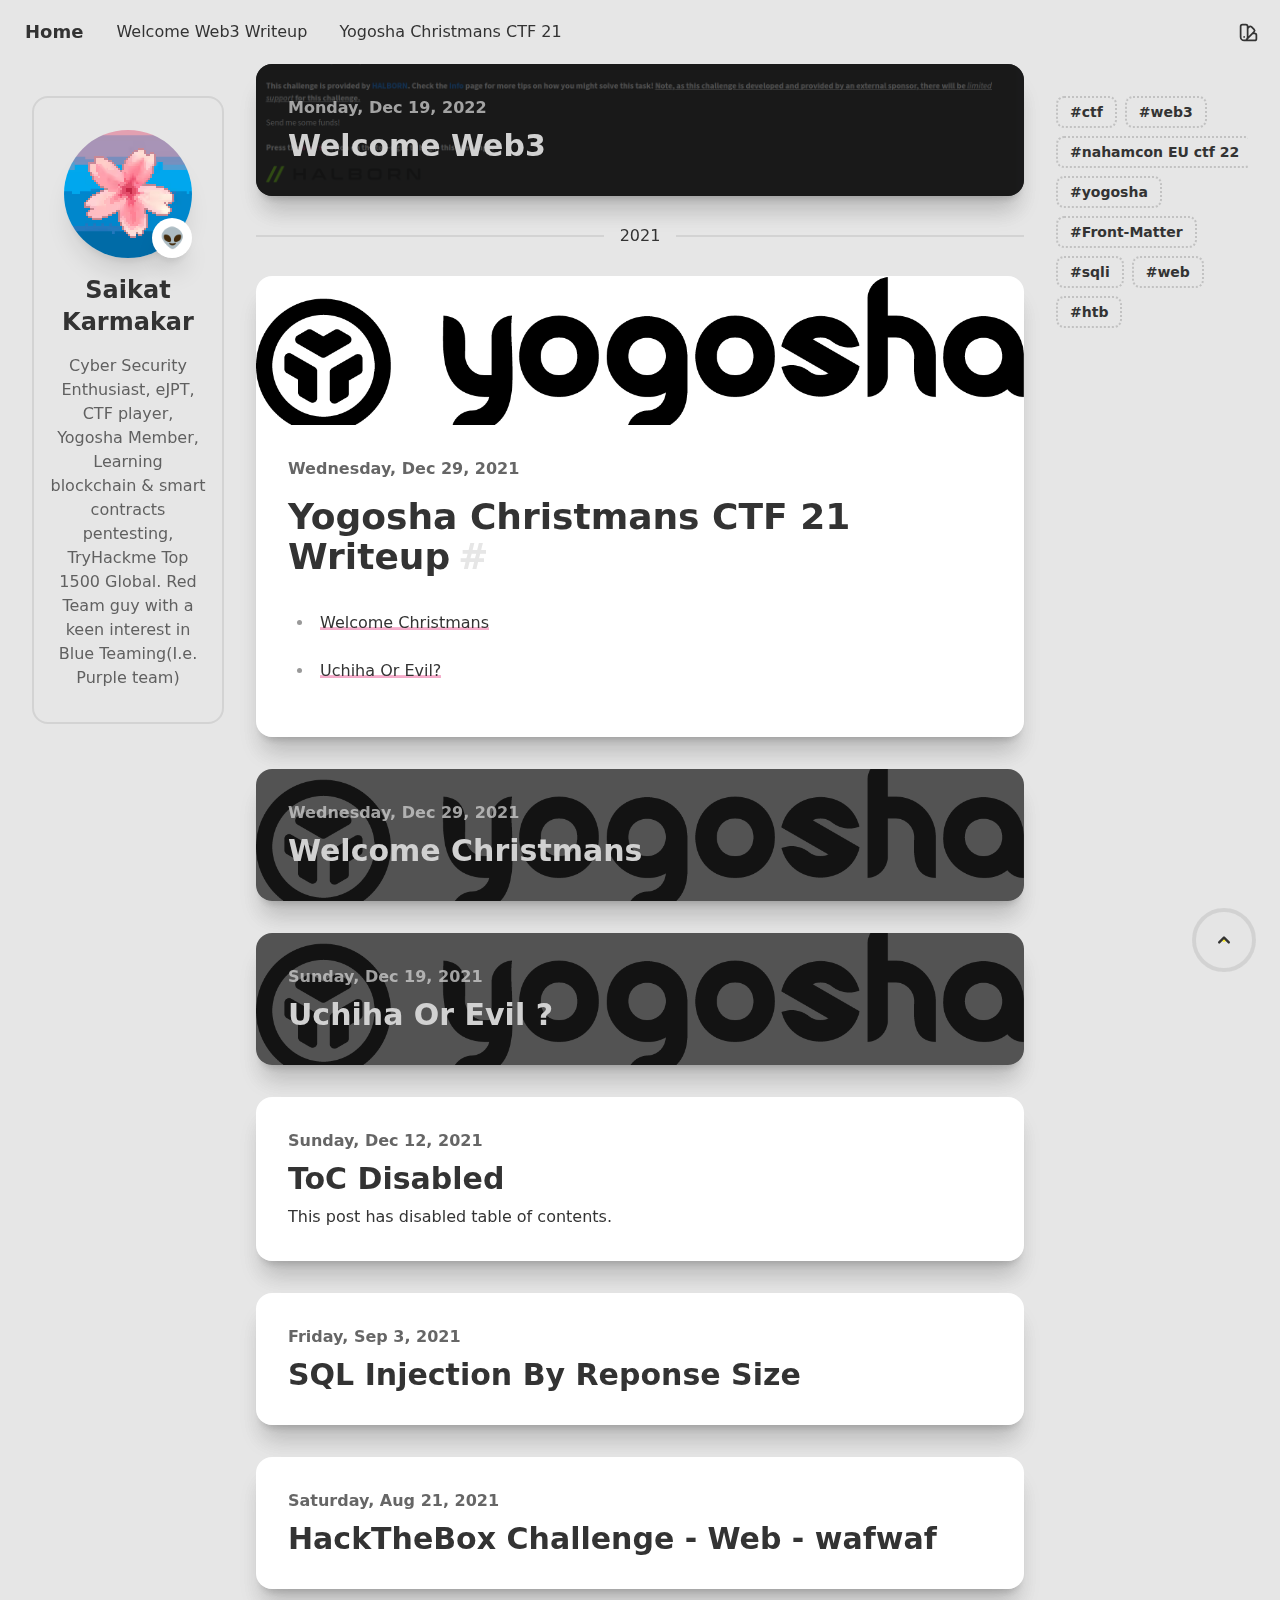
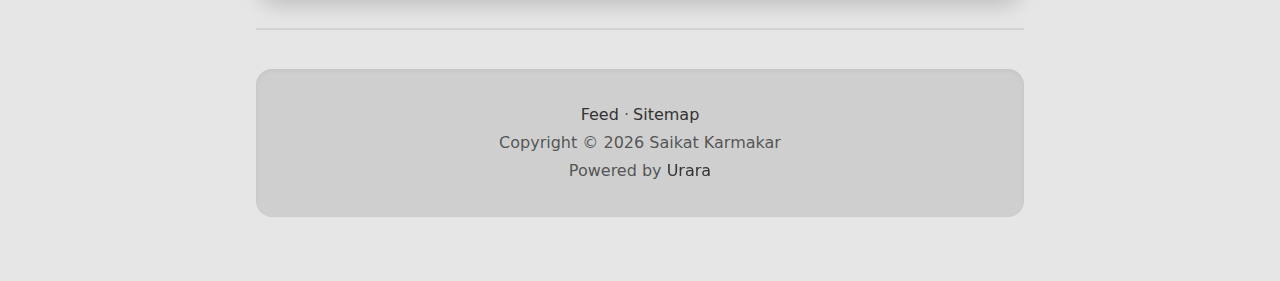
==== commit 135f935f: "deploy: ca2f18844dcd12738695d36c2af9e85c21135e32" ====
--- a/index.html
+++ b/index.html
@@ -9,8 +9,8 @@
     <link rel="alternate" type="application/atom+xml" href="/atom.xml" />
     <link rel="sitemap" type="application/xml" href="/sitemap.xml" />
     <meta http-equiv="content-security-policy" content="">
-		<link href="./_app/immutable/assets/_layout-007c8164.css" rel="stylesheet">
-		<link rel="modulepreload" href="./_app/immutable/start-cd9d58da.js">
+		<link href="./_app/immutable/assets/_layout-22506840.css" rel="stylesheet">
+		<link rel="modulepreload" href="./_app/immutable/start-3c964c4b.js">
 		<link rel="modulepreload" href="./_app/immutable/chunks/index-9671d79c.js">
 		<link rel="modulepreload" href="./_app/immutable/chunks/singletons-626dbfc1.js">
 		<link rel="modulepreload" href="./_app/immutable/chunks/preload-helper-41c905a7.js">
@@ -138,6 +138,9 @@
           </button><button id="nahamcon EU ctf 22" class="btn btn-sm btn-ghost normal-case border-dotted border-base-content/20 border-2 mt-4 mb-8 xl:m-0">#nahamcon EU ctf 22
           </button><button id="yogosha" class="btn btn-sm btn-ghost normal-case border-dotted border-base-content/20 border-2 mt-4 mb-8 xl:m-0">#yogosha
           </button><button id="Front-Matter" class="btn btn-sm btn-ghost normal-case border-dotted border-base-content/20 border-2 mt-4 mb-8 xl:m-0">#Front-Matter
+          </button><button id="sqli" class="btn btn-sm btn-ghost normal-case border-dotted border-base-content/20 border-2 mt-4 mb-8 xl:m-0">#sqli
+          </button><button id="web" class="btn btn-sm btn-ghost normal-case border-dotted border-base-content/20 border-2 mt-4 mb-8 xl:m-0">#web
+          </button><button id="htb" class="btn btn-sm btn-ghost normal-case border-dotted border-base-content/20 border-2 mt-4 mb-8 xl:m-0">#htb
           </button></div></div>
   <div class="flex-none w-full max-w-screen-md mx-auto xl:mx-0">
       
@@ -211,9 +214,39 @@
       <div class="flex font-semibold gap-1.5"><a rel="author" class="opacity-75 hover:opacity-100 hover:text-primary duration-500 ease-in-out p-author h-card hidden" href="https://urara-demo.netlify.app">Saikat Karmakar</a>
   <span class="opacity-50 hidden">/</span>
   <a href="/Welcome Web3/toc-disabled" class="u-url u-uid swap group/time"><time class="group-hover/time:opacity-0 font-semibold opacity-75 duration-500 ease-in-out mr-auto dt-published" datetime="2021-12-12T00:00:00.000Z" itemprop="datePublished">Sunday, Dec 12, 2021</time>
-    <time class="opacity-0 group-hover/time:opacity-100 font-semibold text-primary duration-500 ease-in-out mr-auto dt-updated" datetime="2023-01-01T11:34:18.466Z" itemprop="dateModified">Sunday, Jan 1, 2023</time></a></div>
+    <time class="opacity-0 group-hover/time:opacity-100 font-semibold text-primary duration-500 ease-in-out mr-auto dt-updated" datetime="2023-01-01T12:09:46.452Z" itemprop="dateModified">Sunday, Jan 1, 2023</time></a></div>
       <h2 itemprop="name headline" class="card-title text-3xl mr-auto bg-[length:100%_0%] bg-[position:0_88%] underline decoration-4 decoration-transparent group-hover:decoration-primary hover:bg-[length:100%_100%] hover:text-primary-content bg-gradient-to-t from-primary to-primary bg-no-repeat transition-all ease-in-out duration-300"><a itemprop="url" class="u-url p-name" href="/Welcome Web3/toc-disabled">ToC Disabled</a></h2>
       <p itemprop="description" class="p-summary mb-auto">This post has disabled table of contents.</p></div>
+    <main itemprop="articleBody" class="urara-prose prose e-content"></main>
+    </div>
+  </article>
+          </div>
+          
+          <div class="rounded-box transition-all duration-500 ease-in-out hover:z-30 hover:shadow-lg md:shadow-xl md:hover:shadow-2xl md:hover:-translate-y-0.5"><article itemscope itemtype="https://schema.org/BlogPosting" itemprop="blogPost" class="h-entry card bg-base-100 rounded-none md:rounded-box md:shadow-xl overflow-hidden z-10   group">
+  
+  
+  <div class="card-body gap-0 "><div class="flex flex-col gap-2">
+      <div class="flex font-semibold gap-1.5"><a rel="author" class="opacity-75 hover:opacity-100 hover:text-primary duration-500 ease-in-out p-author h-card hidden" href="https://urara-demo.netlify.app">Saikat Karmakar</a>
+  <span class="opacity-50 hidden">/</span>
+  <a href="/SQL Injection Using Threading" class="u-url u-uid swap group/time"><time class="group-hover/time:opacity-0 font-semibold opacity-75 duration-500 ease-in-out mr-auto dt-published" datetime="2021-09-03T00:00:00.000Z" itemprop="datePublished">Friday, Sep 3, 2021</time>
+    <time class="opacity-0 group-hover/time:opacity-100 font-semibold text-primary duration-500 ease-in-out mr-auto dt-updated" datetime="2023-01-01T12:09:46.452Z" itemprop="dateModified">Sunday, Jan 1, 2023</time></a></div>
+      <h2 itemprop="name headline" class="card-title text-3xl mr-auto bg-[length:100%_0%] bg-[position:0_88%] underline decoration-4 decoration-transparent group-hover:decoration-primary hover:bg-[length:100%_100%] hover:text-primary-content bg-gradient-to-t from-primary to-primary bg-no-repeat transition-all ease-in-out duration-300"><a itemprop="url" class="u-url p-name" href="/SQL Injection Using Threading">SQL Injection By Reponse Size</a></h2>
+      </div>
+    <main itemprop="articleBody" class="urara-prose prose e-content"></main>
+    </div>
+  </article>
+          </div>
+          
+          <div class="rounded-box transition-all duration-500 ease-in-out hover:z-30 hover:shadow-lg md:shadow-xl md:hover:shadow-2xl md:hover:-translate-y-0.5"><article itemscope itemtype="https://schema.org/BlogPosting" itemprop="blogPost" class="h-entry card bg-base-100 rounded-none md:rounded-box md:shadow-xl overflow-hidden z-10   group">
+  
+  
+  <div class="card-body gap-0 "><div class="flex flex-col gap-2">
+      <div class="flex font-semibold gap-1.5"><a rel="author" class="opacity-75 hover:opacity-100 hover:text-primary duration-500 ease-in-out p-author h-card hidden" href="https://urara-demo.netlify.app">Saikat Karmakar</a>
+  <span class="opacity-50 hidden">/</span>
+  <a href="/HackTheBox/wafwaf" class="u-url u-uid swap group/time"><time class="group-hover/time:opacity-0 font-semibold opacity-75 duration-500 ease-in-out mr-auto dt-published" datetime="2021-08-21T00:00:00.000Z" itemprop="datePublished">Saturday, Aug 21, 2021</time>
+    <time class="opacity-0 group-hover/time:opacity-100 font-semibold text-primary duration-500 ease-in-out mr-auto dt-updated" datetime="2023-01-01T12:09:46.452Z" itemprop="dateModified">Sunday, Jan 1, 2023</time></a></div>
+      <h2 itemprop="name headline" class="card-title text-3xl mr-auto bg-[length:100%_0%] bg-[position:0_88%] underline decoration-4 decoration-transparent group-hover:decoration-primary hover:bg-[length:100%_100%] hover:text-primary-content bg-gradient-to-t from-primary to-primary bg-no-repeat transition-all ease-in-out duration-300"><a itemprop="url" class="u-url p-name" href="/HackTheBox/wafwaf">HackTheBox Challenge - Web - wafwaf</a></h2>
+      </div>
     <main itemprop="articleBody" class="urara-prose prose e-content"></main>
     </div>
   </article>
@@ -232,14 +265,14 @@
       </p></div></footer></div></div></div></div>
 
 
-		<script type="module" data-sveltekit-hydrate="1dm3x4r">
-			import { start } from "./_app/immutable/start-cd9d58da.js";
+		<script type="module" data-sveltekit-hydrate="bzoaas">
+			import { start } from "./_app/immutable/start-3c964c4b.js";
 
 			start({
 				env: {},
 				paths: {"base":"","assets":""},
-				target: document.querySelector('[data-sveltekit-hydrate="1dm3x4r"]').parentNode,
-				version: "1672572883370",
+				target: document.querySelector('[data-sveltekit-hydrate="bzoaas"]').parentNode,
+				version: "1672575005019",
 				hydrate: {
 					node_ids: [0, 2],
 					data: [null,null],
@@ -247,6 +280,6 @@
 				}
 			});
 		</script>
-	<script type="application/json" data-sveltekit-fetched data-url="/posts.json">{"status":200,"statusText":"","headers":{},"body":"[{\"title\":\"Welcome Web3\",\"image\":\"/assets/info.png\",\"created\":\"2022-12-19T00:00:00.000Z\",\"updated\":\"2022-12-19T00:00:00.000Z\",\"tags\":[\"ctf\",\"web3\",\"nahamcon EU ctf 22\"],\"flags\":[],\"slug\":\"/Welcome Web3/+page.svelte.md\",\"path\":\"/Welcome Web3\",\"toc\":false,\"type\":\"article\",\"html\":\"\"},{\"image\":\"/assets/APYxowi.png\",\"created\":\"2021-12-29T00:00:00.000Z\",\"updated\":\"2021-12-29T00:00:00.000Z\",\"flags\":[],\"slug\":\"/Yogosha Christmans CTF 21/+page.svelte.md\",\"path\":\"/Yogosha Christmans CTF 21\",\"toc\":[{\"depth\":1,\"title\":\"Yogosha Christmans CTF 21 Writeup\",\"slug\":\"yogosha-christmans-ctf-21-writeup\"}],\"type\":\"photo\",\"html\":\"\u003Ch1 id=\\\"yogosha-christmans-ctf-21-writeup\\\">\u003Ca href=\\\"#yogosha-christmans-ctf-21-writeup\\\">Yogosha Christmans CTF 21 Writeup\u003C/a>\u003C/h1>\u003Cul>\u003Cli>\u003Cp>\u003Ca href=\\\"/Yogosha%20Christmans%20CTF%2021/Welcome%20Christmas\\\">Welcome Christmans\u003C/a>\u003C/p>\u003C/li>\u003Cli>\u003Cp>\u003Ca href=\\\"/Yogosha%20Christmans%20CTF%2021/Uchiha%20Or%20Evil/\\\">Uchiha Or Evil?\u003C/a>\u003C/p>\u003C/li>\u003C/ul>\"},{\"title\":\"Welcome Christmans\",\"image\":\"/assets/APYxowi.png\",\"created\":\"2021-12-29T00:00:00.000Z\",\"updated\":\"2021-12-29T00:00:00.000Z\",\"tags\":[\"ctf\",\"yogosha\"],\"flags\":[],\"slug\":\"/Yogosha Christmans CTF 21/Welcome Christmas/+page.svelte.md\",\"path\":\"/Yogosha Christmans CTF 21/Welcome Christmas\",\"toc\":[{\"depth\":1,\"title\":\"Welcome Christmas\",\"slug\":\"welcome-christmas\"},{\"depth\":4,\"title\":\"flag\",\"slug\":\"flag\"}],\"type\":\"article\",\"html\":\"\"},{\"title\":\"Uchiha Or Evil ?\",\"image\":\"/assets/APYxowi.png\",\"created\":\"2021-12-19T00:00:00.000Z\",\"updated\":\"2021-12-19T00:00:00.000Z\",\"tags\":[\"ctf\",\"yogosha\"],\"flags\":[],\"slug\":\"/Yogosha Christmans CTF 21/Uchiha Or Evil/+page.svelte.md\",\"path\":\"/Yogosha Christmans CTF 21/Uchiha Or Evil\",\"toc\":[{\"depth\":1,\"title\":\"Uchiha Or Evil ?\",\"slug\":\"uchiha-or-evil-\"},{\"depth\":4,\"title\":\"Thank you for reading this write-up I hope it helped you. I was only able to solve only the first 2 challenges so that’s all from me. I hope you learned something. I’ll try to add links of other people whole solved the entire thing\",\"slug\":\"[base64]\"}],\"type\":\"article\",\"html\":\"\"},{\"title\":\"ToC Disabled\",\"summary\":\"This post has disabled table of contents.\",\"created\":\"2021-12-12T00:00:00.000Z\",\"tags\":[\"Front-Matter\"],\"toc\":false,\"flags\":[],\"updated\":\"2023-01-01T11:34:18.466Z\",\"slug\":\"/Welcome Web3/toc-disabled/+page.md\",\"path\":\"/Welcome Web3/toc-disabled\",\"type\":\"article\",\"html\":\"\"}]"}</script>
+	<script type="application/json" data-sveltekit-fetched data-url="/posts.json">{"status":200,"statusText":"","headers":{},"body":"[{\"title\":\"Welcome Web3\",\"image\":\"/assets/info.png\",\"created\":\"2022-12-19T00:00:00.000Z\",\"updated\":\"2022-12-19T00:00:00.000Z\",\"tags\":[\"ctf\",\"web3\",\"nahamcon EU ctf 22\"],\"flags\":[],\"slug\":\"/Welcome Web3/+page.svelte.md\",\"path\":\"/Welcome Web3\",\"toc\":false,\"type\":\"article\",\"html\":\"\"},{\"image\":\"/assets/APYxowi.png\",\"created\":\"2021-12-29T00:00:00.000Z\",\"updated\":\"2021-12-29T00:00:00.000Z\",\"flags\":[],\"slug\":\"/Yogosha Christmans CTF 21/+page.svelte.md\",\"path\":\"/Yogosha Christmans CTF 21\",\"toc\":[{\"depth\":1,\"title\":\"Yogosha Christmans CTF 21 Writeup\",\"slug\":\"yogosha-christmans-ctf-21-writeup\"}],\"type\":\"photo\",\"html\":\"\u003Ch1 id=\\\"yogosha-christmans-ctf-21-writeup\\\">\u003Ca href=\\\"#yogosha-christmans-ctf-21-writeup\\\">Yogosha Christmans CTF 21 Writeup\u003C/a>\u003C/h1>\u003Cul>\u003Cli>\u003Cp>\u003Ca href=\\\"/Yogosha%20Christmans%20CTF%2021/Welcome%20Christmas\\\">Welcome Christmans\u003C/a>\u003C/p>\u003C/li>\u003Cli>\u003Cp>\u003Ca href=\\\"/Yogosha%20Christmans%20CTF%2021/Uchiha%20Or%20Evil/\\\">Uchiha Or Evil?\u003C/a>\u003C/p>\u003C/li>\u003C/ul>\"},{\"title\":\"Welcome Christmans\",\"image\":\"/assets/APYxowi.png\",\"created\":\"2021-12-29T00:00:00.000Z\",\"updated\":\"2021-12-29T00:00:00.000Z\",\"tags\":[\"ctf\",\"yogosha\"],\"flags\":[],\"slug\":\"/Yogosha Christmans CTF 21/Welcome Christmas/+page.svelte.md\",\"path\":\"/Yogosha Christmans CTF 21/Welcome Christmas\",\"toc\":[{\"depth\":1,\"title\":\"Welcome Christmas\",\"slug\":\"welcome-christmas\"},{\"depth\":4,\"title\":\"flag\",\"slug\":\"flag\"}],\"type\":\"article\",\"html\":\"\"},{\"title\":\"Uchiha Or Evil ?\",\"image\":\"/assets/APYxowi.png\",\"created\":\"2021-12-19T00:00:00.000Z\",\"updated\":\"2021-12-19T00:00:00.000Z\",\"tags\":[\"ctf\",\"yogosha\"],\"flags\":[],\"slug\":\"/Yogosha Christmans CTF 21/Uchiha Or Evil/+page.svelte.md\",\"path\":\"/Yogosha Christmans CTF 21/Uchiha Or Evil\",\"toc\":[{\"depth\":1,\"title\":\"Uchiha Or Evil ?\",\"slug\":\"uchiha-or-evil-\"},{\"depth\":4,\"title\":\"Thank you for reading this write-up I hope it helped you. I was only able to solve only the first 2 challenges so that’s all from me. I hope you learned something. I’ll try to add links of other people whole solved the entire thing\",\"slug\":\"[base64]\"}],\"type\":\"article\",\"html\":\"\"},{\"title\":\"ToC Disabled\",\"summary\":\"This post has disabled table of contents.\",\"created\":\"2021-12-12T00:00:00.000Z\",\"tags\":[\"Front-Matter\"],\"toc\":false,\"flags\":[],\"updated\":\"2023-01-01T12:09:46.452Z\",\"slug\":\"/Welcome Web3/toc-disabled/+page.md\",\"path\":\"/Welcome Web3/toc-disabled\",\"type\":\"article\",\"html\":\"\"},{\"title\":\"SQL Injection By Reponse Size\",\"created\":\"2021-09-03T00:00:00.000Z\",\"tags\":[\"ctf\",\"sqli\",\"web\"],\"flags\":[],\"updated\":\"2023-01-01T12:09:46.452Z\",\"slug\":\"/SQL Injection Using Threading/+page.svelte.md\",\"path\":\"/SQL Injection Using Threading\",\"toc\":false,\"type\":\"article\",\"html\":\"\"},{\"title\":\"HackTheBox Challenge - Web - wafwaf\",\"created\":\"2021-08-21T00:00:00.000Z\",\"tags\":[\"ctf\",\"sqli\",\"htb\",\"web\"],\"flags\":[],\"updated\":\"2023-01-01T12:09:46.452Z\",\"slug\":\"/HackTheBox/wafwaf/+page.svelte.md\",\"path\":\"/HackTheBox/wafwaf\",\"toc\":false,\"type\":\"article\",\"html\":\"\"}]"}</script>
   </body>
 </html>
--- a/_app/immutable/assets/_layout-22506840.css
+++ b/_app/immutable/assets/_layout-22506840.css
@@ -0,0 +1 @@
+.i-heroicons-outline-chevron-left{--un-icon:url("data:image/svg+xml;utf8,%3Csvg viewBox='0 0 24 24' width='1.5em' height='1.5em' xmlns='http://www.w3.org/2000/svg' %3E%3Cpath fill='none' stroke='currentColor' stroke-linecap='round' stroke-linejoin='round' stroke-width='2' d='m15 19l-7-7l7-7'/%3E%3C/svg%3E")}.i-heroicons-outline-chevron-left,.i-heroicons-outline-chevron-right{background-color:currentColor;color:inherit;height:1.5em;mask:var(--un-icon) no-repeat;mask-size:100% 100%;-webkit-mask:var(--un-icon) no-repeat;-webkit-mask-size:100% 100%;width:1.5em}.i-heroicons-outline-chevron-right{--un-icon:url("data:image/svg+xml;utf8,%3Csvg viewBox='0 0 24 24' width='1.5em' height='1.5em' xmlns='http://www.w3.org/2000/svg' %3E%3Cpath fill='none' stroke='currentColor' stroke-linecap='round' stroke-linejoin='round' stroke-width='2' d='m9 5l7 7l-7 7'/%3E%3C/svg%3E")}.i-heroicons-outline-color-swatch{--un-icon:url("data:image/svg+xml;utf8,%3Csvg viewBox='0 0 24 24' width='1.5em' height='1.5em' xmlns='http://www.w3.org/2000/svg' %3E%3Cpath fill='none' stroke='currentColor' stroke-linecap='round' stroke-linejoin='round' stroke-width='2' d='M7 21a4 4 0 0 1-4-4V5a2 2 0 0 1 2-2h4a2 2 0 0 1 2 2v12a4 4 0 0 1-4 4Zm0 0h12a2 2 0 0 0 2-2v-4a2 2 0 0 0-2-2h-2.343M11 7.343l1.657-1.657a2 2 0 0 1 2.828 0l2.829 2.829a2 2 0 0 1 0 2.828l-8.486 8.485M7 17h.01'/%3E%3C/svg%3E")}.i-heroicons-outline-color-swatch,.i-heroicons-outline-home{background-color:currentColor;color:inherit;height:1.5em;mask:var(--un-icon) no-repeat;mask-size:100% 100%;-webkit-mask:var(--un-icon) no-repeat;-webkit-mask-size:100% 100%;width:1.5em}.i-heroicons-outline-home{--un-icon:url("data:image/svg+xml;utf8,%3Csvg viewBox='0 0 24 24' width='1.5em' height='1.5em' xmlns='http://www.w3.org/2000/svg' %3E%3Cpath fill='none' stroke='currentColor' stroke-linecap='round' stroke-linejoin='round' stroke-width='2' d='m3 12l2-2m0 0l7-7l7 7M5 10v10a1 1 0 0 0 1 1h3m10-11l2 2m-2-2v10a1 1 0 0 1-1 1h-3m-6 0a1 1 0 0 0 1-1v-4a1 1 0 0 1 1-1h2a1 1 0 0 1 1 1v4a1 1 0 0 0 1 1m-6 0h6'/%3E%3C/svg%3E")}.i-heroicons-outline-menu-alt-1{--un-icon:url("data:image/svg+xml;utf8,%3Csvg viewBox='0 0 24 24' width='1.5em' height='1.5em' xmlns='http://www.w3.org/2000/svg' %3E%3Cpath fill='none' stroke='currentColor' stroke-linecap='round' stroke-linejoin='round' stroke-width='2' d='M4 6h16M4 12h8m-8 6h16'/%3E%3C/svg%3E")}.i-heroicons-outline-menu-alt-1,.i-heroicons-outline-reply{background-color:currentColor;color:inherit;height:1.5em;mask:var(--un-icon) no-repeat;mask-size:100% 100%;-webkit-mask:var(--un-icon) no-repeat;-webkit-mask-size:100% 100%;width:1.5em}.i-heroicons-outline-reply{--un-icon:url("data:image/svg+xml;utf8,%3Csvg viewBox='0 0 24 24' width='1.5em' height='1.5em' xmlns='http://www.w3.org/2000/svg' %3E%3Cpath fill='none' stroke='currentColor' stroke-linecap='round' stroke-linejoin='round' stroke-width='2' d='M3 10h10a8 8 0 0 1 8 8v2M3 10l6 6m-6-6l6-6'/%3E%3C/svg%3E")}.i-heroicons-outline-search{--un-icon:url("data:image/svg+xml;utf8,%3Csvg viewBox='0 0 24 24' width='1.5em' height='1.5em' xmlns='http://www.w3.org/2000/svg' %3E%3Cpath fill='none' stroke='currentColor' stroke-linecap='round' stroke-linejoin='round' stroke-width='2' d='m21 21l-6-6m2-5a7 7 0 1 1-14 0a7 7 0 0 1 14 0Z'/%3E%3C/svg%3E")}.i-heroicons-outline-search,.i-heroicons-outline-sort-ascending{background-color:currentColor;color:inherit;height:1.5em;mask:var(--un-icon) no-repeat;mask-size:100% 100%;-webkit-mask:var(--un-icon) no-repeat;-webkit-mask-size:100% 100%;width:1.5em}.i-heroicons-outline-sort-ascending{--un-icon:url("data:image/svg+xml;utf8,%3Csvg viewBox='0 0 24 24' width='1.5em' height='1.5em' xmlns='http://www.w3.org/2000/svg' %3E%3Cpath fill='none' stroke='currentColor' stroke-linecap='round' stroke-linejoin='round' stroke-width='2' d='M3 4h13M3 8h9m-9 4h6m4 0l4-4m0 0l4 4m-4-4v12'/%3E%3C/svg%3E")}.i-heroicons-outline-sort-descending{--un-icon:url("data:image/svg+xml;utf8,%3Csvg viewBox='0 0 24 24' width='1.5em' height='1.5em' xmlns='http://www.w3.org/2000/svg' %3E%3Cpath fill='none' stroke='currentColor' stroke-linecap='round' stroke-linejoin='round' stroke-width='2' d='M3 4h13M3 8h9m-9 4h9m5-4v12m0 0l-4-4m4 4l4-4'/%3E%3C/svg%3E")}.i-heroicons-outline-sort-descending,.i-heroicons-outline-trash{background-color:currentColor;color:inherit;height:1.5em;mask:var(--un-icon) no-repeat;mask-size:100% 100%;-webkit-mask:var(--un-icon) no-repeat;-webkit-mask-size:100% 100%;width:1.5em}.i-heroicons-outline-trash{--un-icon:url("data:image/svg+xml;utf8,%3Csvg viewBox='0 0 24 24' width='1.5em' height='1.5em' xmlns='http://www.w3.org/2000/svg' %3E%3Cpath fill='none' stroke='currentColor' stroke-linecap='round' stroke-linejoin='round' stroke-width='2' d='m19 7l-.867 12.142A2 2 0 0 1 16.138 21H7.862a2 2 0 0 1-1.995-1.858L5 7m5 4v6m4-6v6m1-10V4a1 1 0 0 0-1-1h-4a1 1 0 0 0-1 1v3M4 7h16'/%3E%3C/svg%3E")}.i-heroicons-outline-x{--un-icon:url("data:image/svg+xml;utf8,%3Csvg viewBox='0 0 24 24' width='1.5em' height='1.5em' xmlns='http://www.w3.org/2000/svg' %3E%3Cpath fill='none' stroke='currentColor' stroke-linecap='round' stroke-linejoin='round' stroke-width='2' d='M6 18L18 6M6 6l12 12'/%3E%3C/svg%3E")}.i-heroicons-outline-x,.i-heroicons-solid-chevron-down{background-color:currentColor;color:inherit;height:1.5em;mask:var(--un-icon) no-repeat;mask-size:100% 100%;-webkit-mask:var(--un-icon) no-repeat;-webkit-mask-size:100% 100%;width:1.5em}.i-heroicons-solid-chevron-down{--un-icon:url("data:image/svg+xml;utf8,%3Csvg viewBox='0 0 20 20' width='1.5em' height='1.5em' xmlns='http://www.w3.org/2000/svg' %3E%3Cpath fill='currentColor' fill-rule='evenodd' d='M5.293 7.293a1 1 0 0 1 1.414 0L10 10.586l3.293-3.293a1 1 0 1 1 1.414 1.414l-4 4a1 1 0 0 1-1.414 0l-4-4a1 1 0 0 1 0-1.414Z' clip-rule='evenodd'/%3E%3C/svg%3E")}.i-heroicons-solid-chevron-right{--un-icon:url("data:image/svg+xml;utf8,%3Csvg viewBox='0 0 20 20' width='1.5em' height='1.5em' xmlns='http://www.w3.org/2000/svg' %3E%3Cpath fill='currentColor' fill-rule='evenodd' d='M7.293 14.707a1 1 0 0 1 0-1.414L10.586 10L7.293 6.707a1 1 0 0 1 1.414-1.414l4 4a1 1 0 0 1 0 1.414l-4 4a1 1 0 0 1-1.414 0Z' clip-rule='evenodd'/%3E%3C/svg%3E")}.i-heroicons-solid-chevron-right,.i-heroicons-solid-chevron-up{background-color:currentColor;color:inherit;height:1.5em;mask:var(--un-icon) no-repeat;mask-size:100% 100%;-webkit-mask:var(--un-icon) no-repeat;-webkit-mask-size:100% 100%;width:1.5em}.i-heroicons-solid-chevron-up{--un-icon:url("data:image/svg+xml;utf8,%3Csvg viewBox='0 0 20 20' width='1.5em' height='1.5em' xmlns='http://www.w3.org/2000/svg' %3E%3Cpath fill='currentColor' fill-rule='evenodd' d='M14.707 12.707a1 1 0 0 1-1.414 0L10 9.414l-3.293 3.293a1 1 0 0 1-1.414-1.414l4-4a1 1 0 0 1 1.414 0l4 4a1 1 0 0 1 0 1.414Z' clip-rule='evenodd'/%3E%3C/svg%3E")}*,:after,:before{border:0 solid #e5e7eb;box-sizing:border-box}:after,:before{--tw-content:""}html{-webkit-text-size-adjust:100%;font-feature-settings:normal;font-family:ui-sans-serif,system-ui,-apple-system,BlinkMacSystemFont,Segoe UI,Roboto,Helvetica Neue,Arial,Noto Sans,sans-serif,Apple Color Emoji,Segoe UI Emoji,Segoe UI Symbol,Noto Color Emoji;line-height:1.5;-moz-tab-size:4;-o-tab-size:4;tab-size:4}body{line-height:inherit;margin:0}hr{border-top-width:1px;color:inherit;height:0}abbr:where([title]){-webkit-text-decoration:underline dotted;text-decoration:underline dotted}h1,h2,h3,h4,h5,h6{font-size:inherit;font-weight:inherit}a{color:inherit;text-decoration:inherit}b,strong{font-weight:bolder}code,kbd,pre,samp{font-family:ui-monospace,SFMono-Regular,Menlo,Monaco,Consolas,Liberation Mono,Courier New,monospace;font-size:1em}small{font-size:80%}sub,sup{font-size:75%;line-height:0;position:relative;vertical-align:baseline}sub{bottom:-.25em}sup{top:-.5em}table{border-collapse:collapse;border-color:inherit;text-indent:0}button,input,optgroup,select,textarea{color:inherit;font-family:inherit;font-size:100%;font-weight:inherit;line-height:inherit;margin:0;padding:0}button,select{text-transform:none}[type=button],[type=reset],[type=submit],button{-webkit-appearance:button;background-color:transparent;background-image:none}:-moz-focusring{outline:auto}:-moz-ui-invalid{box-shadow:none}progress{vertical-align:baseline}::-webkit-inner-spin-button,::-webkit-outer-spin-button{height:auto}[type=search]{-webkit-appearance:textfield;outline-offset:-2px}::-webkit-search-decoration{-webkit-appearance:none}::-webkit-file-upload-button{-webkit-appearance:button;font:inherit}summary{display:list-item}blockquote,dd,dl,figure,h1,h2,h3,h4,h5,h6,hr,p,pre{margin:0}fieldset{margin:0}fieldset,legend{padding:0}menu,ol,ul{list-style:none;margin:0;padding:0}textarea{resize:vertical}input::-moz-placeholder,textarea::-moz-placeholder{color:#9ca3af;opacity:1}input::placeholder,textarea::placeholder{color:#9ca3af;opacity:1}[role=button],button{cursor:pointer}:disabled{cursor:default}audio,canvas,embed,iframe,img,object,svg,video{display:block;vertical-align:middle}img,video{height:auto;max-width:100%}[hidden]{display:none}:root,[data-theme]{background-color:hsla(var(--b1)/var(--tw-bg-opacity,1));color:hsla(var(--bc)/var(--tw-text-opacity,1))}html{-webkit-tap-highlight-color:transparent}:root,[data-theme=cmyk]{--pf:203 83% 48%;--sf:335 78% 48%;--af:56 100% 48%;--nf:0 0% 8%;--b2:0 0% 90%;--b3:0 0% 81%;--bc:0 0% 20%;--pc:203 100% 12%;--sc:335 100% 92%;--ac:56 100% 12%;--nc:0 0% 82%;--inc:192 100% 10%;--suc:291 100% 88%;--wac:25 100% 11%;--erc:4 100% 91%;--rounded-box:1rem;--rounded-btn:.5rem;--rounded-badge:1.9rem;--animation-btn:.25s;--animation-input:.2s;--btn-text-case:uppercase;--btn-focus-scale:.95;--border-btn:1px;--tab-border:1px;--tab-radius:.5rem;--p:203 83% 60%;--s:335 78% 60%;--a:56 100% 60%;--n:0 0% 10%;--b1:0 0% 100%;--in:192 48% 52%;--su:291 48% 38%;--wa:25 85% 57%;--er:4 81% 56%;color-scheme:light}[data-theme=dracula]{--pf:326 100% 59%;--sf:265 89% 62%;--af:31 100% 57%;--nf:230 15% 24%;--b2:231 15% 17%;--b3:231 15% 15%;--pc:326 100% 15%;--sc:265 100% 16%;--ac:31 100% 14%;--nc:230 71% 86%;--inc:191 100% 15%;--suc:135 100% 13%;--wac:65 100% 15%;--erc:0 100% 93%;--rounded-box:1rem;--rounded-btn:.5rem;--rounded-badge:1.9rem;--animation-btn:.25s;--animation-input:.2s;--btn-text-case:uppercase;--btn-focus-scale:.95;--border-btn:1px;--tab-border:1px;--tab-radius:.5rem;--p:326 100% 74%;--s:265 89% 78%;--a:31 100% 71%;--n:230 15% 30%;--b1:231 15% 18%;--bc:60 30% 96%;--in:191 97% 77%;--su:135 94% 65%;--wa:65 92% 76%;--er:0 100% 67%;color-scheme:dark}[data-theme=valentine]{--pf:353 74% 54%;--sf:254 86% 61%;--af:181 56% 56%;--nf:336 43% 38%;--b2:318 46% 80%;--b3:318 46% 72%;--pc:353 100% 13%;--sc:254 100% 15%;--ac:181 100% 14%;--inc:221 100% 91%;--suc:142 100% 87%;--wac:32 100% 9%;--erc:0 100% 90%;--rounded-box:1rem;--rounded-badge:1.9rem;--animation-btn:.25s;--animation-input:.2s;--btn-text-case:uppercase;--btn-focus-scale:.95;--border-btn:1px;--tab-border:1px;--tab-radius:.5rem;--p:353 74% 67%;--s:254 86% 77%;--a:181 56% 70%;--n:336 43% 48%;--nc:318 46% 89%;--b1:318 46% 89%;--bc:344 38% 28%;--in:221 83% 53%;--su:142 76% 36%;--wa:32 95% 44%;--er:0 72% 51%;--rounded-btn:1.9rem;color-scheme:light}[data-theme=aqua]{--pf:182 93% 40%;--sf:274 31% 45%;--af:47 100% 64%;--nf:205 54% 40%;--b2:219 53% 39%;--b3:219 53% 35%;--bc:219 100% 89%;--sc:274 100% 91%;--ac:47 100% 16%;--nc:205 100% 90%;--inc:221 100% 91%;--suc:142 100% 87%;--wac:32 100% 9%;--erc:0 100% 90%;--rounded-box:1rem;--rounded-btn:.5rem;--rounded-badge:1.9rem;--animation-btn:.25s;--animation-input:.2s;--btn-text-case:uppercase;--btn-focus-scale:.95;--border-btn:1px;--tab-border:1px;--tab-radius:.5rem;--p:182 93% 49%;--pc:181 100% 17%;--s:274 31% 57%;--a:47 100% 80%;--n:205 54% 50%;--b1:219 53% 43%;--in:221 83% 53%;--su:142 76% 36%;--wa:32 95% 44%;--er:0 72% 51%;color-scheme:dark}[data-theme=synthwave]{--pf:321 70% 55%;--sf:197 87% 52%;--af:48 89% 46%;--nf:253 61% 15%;--b2:254 59% 23%;--b3:254 59% 21%;--pc:321 100% 14%;--sc:197 100% 13%;--ac:48 100% 11%;--rounded-box:1rem;--rounded-btn:.5rem;--rounded-badge:1.9rem;--animation-btn:.25s;--animation-input:.2s;--btn-text-case:uppercase;--btn-focus-scale:.95;--border-btn:1px;--tab-border:1px;--tab-radius:.5rem;--p:321 70% 69%;--s:197 87% 65%;--a:48 89% 57%;--n:253 61% 19%;--nc:260 60% 98%;--b1:254 59% 26%;--bc:260 60% 98%;--in:199 87% 64%;--inc:257 63% 17%;--su:168 74% 68%;--suc:257 63% 17%;--wa:48 89% 57%;--wac:257 63% 17%;--er:352 74% 57%;--erc:260 60% 98%;color-scheme:dark}[data-theme=night]{--pf:198 93% 48%;--sf:234 89% 59%;--af:329 86% 56%;--b2:222 47% 10%;--b3:222 47% 9%;--bc:222 66% 82%;--pc:198 100% 12%;--sc:234 100% 15%;--ac:329 100% 14%;--nc:217 76% 83%;--inc:198 100% 10%;--suc:172 100% 10%;--wac:41 100% 13%;--erc:351 100% 14%;--rounded-box:1rem;--rounded-btn:.5rem;--rounded-badge:1.9rem;--animation-btn:.25s;--animation-input:.2s;--btn-text-case:uppercase;--btn-focus-scale:.95;--border-btn:1px;--tab-border:1px;--tab-radius:.5rem;--p:198 93% 60%;--s:234 89% 74%;--a:329 86% 70%;--n:217 33% 17%;--nf:217 30% 22%;--b1:222 47% 11%;--in:198 90% 48%;--su:172 66% 50%;--wa:41 88% 64%;--er:351 95% 71%;color-scheme:dark}[data-theme=lofi]{--pf:0 0% 4%;--sf:0 2% 8%;--af:0 0% 12%;--nf:0 0% 0%;--btn-text-case:uppercase;--border-btn:1px;--tab-border:1px;--p:0 0% 5%;--pc:0 0% 100%;--s:0 2% 10%;--sc:0 0% 100%;--a:0 0% 15%;--ac:0 0% 100%;--n:0 0% 0%;--nc:0 0% 100%;--b1:0 0% 100%;--b2:0 0% 95%;--b3:0 2% 90%;--bc:0 0% 0%;--in:212 100% 48%;--inc:0 0% 100%;--su:137 72% 46%;--suc:0 0% 100%;--wa:5 100% 66%;--wac:0 0% 100%;--er:325 78% 49%;--erc:0 0% 100%;--rounded-box:.25rem;--rounded-btn:.125rem;--rounded-badge:.125rem;--animation-btn:0;--animation-input:0;--btn-focus-scale:1;--tab-radius:0;color-scheme:light}[data-theme=lemonade]{--pf:89 96% 24%;--sf:60 81% 44%;--af:63 80% 71%;--nf:238 43% 14%;--b2:0 0% 90%;--b3:0 0% 81%;--bc:0 0% 20%;--pc:89 100% 86%;--sc:60 100% 11%;--ac:63 100% 18%;--nc:238 99% 83%;--inc:192 79% 17%;--suc:74 100% 16%;--wac:50 100% 15%;--erc:1 100% 17%;--rounded-box:1rem;--rounded-btn:.5rem;--rounded-badge:1.9rem;--animation-btn:.25s;--animation-input:.2s;--btn-text-case:uppercase;--btn-focus-scale:.95;--border-btn:1px;--tab-border:1px;--tab-radius:.5rem;--p:89 96% 31%;--s:60 81% 55%;--a:63 80% 88%;--n:238 43% 17%;--b1:0 0% 100%;--in:192 39% 85%;--su:74 76% 79%;--wa:50 87% 75%;--er:1 70% 83%;color-scheme:light}[data-theme=cupcake]{--pf:183 47% 47%;--sf:338 71% 62%;--af:39 84% 46%;--nf:280 46% 11%;--in:198 93% 60%;--su:158 64% 52%;--wa:43 96% 56%;--er:0 91% 71%;--pc:183 100% 12%;--sc:338 100% 16%;--ac:39 100% 12%;--nc:280 83% 83%;--inc:198 100% 12%;--suc:158 100% 10%;--wac:43 100% 11%;--erc:0 100% 14%;--rounded-box:1rem;--rounded-badge:1.9rem;--animation-btn:.25s;--animation-input:.2s;--btn-text-case:uppercase;--btn-focus-scale:.95;--border-btn:1px;--p:183 47% 59%;--s:338 71% 78%;--a:39 84% 58%;--n:280 46% 14%;--b1:24 33% 97%;--b2:27 22% 92%;--b3:22 14% 89%;--bc:280 46% 14%;--rounded-btn:1.9rem;--tab-border:2px;--tab-radius:.5rem;color-scheme:light}[data-theme=garden]{--pf:139 16% 34%;--sf:97 37% 75%;--af:0 68% 75%;--nf:0 4% 28%;--b2:0 4% 82%;--b3:0 4% 74%;--in:198 93% 60%;--su:158 64% 52%;--wa:43 96% 56%;--er:0 91% 71%;--pc:139 100% 89%;--inc:198 100% 12%;--suc:158 100% 10%;--wac:43 100% 11%;--erc:0 100% 14%;--rounded-box:1rem;--rounded-btn:.5rem;--rounded-badge:1.9rem;--animation-btn:.25s;--animation-input:.2s;--btn-text-case:uppercase;--btn-focus-scale:.95;--border-btn:1px;--tab-border:1px;--tab-radius:.5rem;--p:139 16% 43%;--s:97 37% 93%;--sc:96 32% 15%;--a:0 68% 94%;--ac:0 22% 16%;--n:0 4% 35%;--nc:0 4% 91%;--b1:0 4% 91%;--bc:0 3% 6%;color-scheme:light}[data-theme=retro]{--pf:3 74% 61%;--sf:145 27% 58%;--af:49 67% 61%;--nf:42 17% 34%;--inc:221 100% 91%;--suc:142 100% 87%;--wac:32 100% 9%;--erc:0 100% 90%;--animation-btn:.25s;--animation-input:.2s;--btn-text-case:uppercase;--btn-focus-scale:.95;--border-btn:1px;--tab-border:1px;--tab-radius:.5rem;--p:3 74% 76%;--pc:345 5% 15%;--s:145 27% 72%;--sc:345 5% 15%;--a:49 67% 76%;--ac:345 5% 15%;--n:42 17% 42%;--nc:45 47% 80%;--b1:45 47% 80%;--b2:45 37% 72%;--b3:42 36% 65%;--bc:345 5% 15%;--in:221 83% 53%;--su:142 76% 36%;--wa:32 95% 44%;--er:0 72% 51%;--rounded-box:.4rem;--rounded-btn:.4rem;--rounded-badge:.4rem;color-scheme:light}[data-theme=black]{--pf:0 2% 16%;--sf:0 2% 16%;--af:0 2% 16%;--bc:0 0% 80%;--pc:0 5% 84%;--sc:0 5% 84%;--ac:0 5% 84%;--nc:0 3% 83%;--inc:240 100% 90%;--suc:120 100% 85%;--wac:60 100% 10%;--erc:0 100% 90%;--border-btn:1px;--tab-border:1px;--p:0 2% 20%;--s:0 2% 20%;--a:0 2% 20%;--b1:0 0% 0%;--b2:0 0% 5%;--b3:0 2% 10%;--n:0 1% 15%;--nf:0 2% 20%;--in:240 100% 50%;--su:120 100% 25%;--wa:60 100% 50%;--er:0 100% 50%;--rounded-box:0;--rounded-btn:0;--rounded-badge:0;--animation-btn:0;--animation-input:0;--btn-text-case:lowercase;--btn-focus-scale:1;--tab-radius:0;color-scheme:dark}*,:after,:before{--tw-border-spacing-x:0;--tw-border-spacing-y:0;--tw-translate-x:0;--tw-translate-y:0;--tw-rotate:0;--tw-skew-x:0;--tw-skew-y:0;--tw-scale-x:1;--tw-scale-y:1;--tw-pan-x: ;--tw-pan-y: ;--tw-pinch-zoom: ;--tw-scroll-snap-strictness:proximity;--tw-ordinal: ;--tw-slashed-zero: ;--tw-numeric-figure: ;--tw-numeric-spacing: ;--tw-numeric-fraction: ;--tw-ring-inset: ;--tw-ring-offset-width:0px;--tw-ring-offset-color:#fff;--tw-ring-color:rgba(59,130,246,.5);--tw-ring-offset-shadow:0 0 #0000;--tw-ring-shadow:0 0 #0000;--tw-shadow:0 0 #0000;--tw-shadow-colored:0 0 #0000;--tw-blur: ;--tw-brightness: ;--tw-contrast: ;--tw-grayscale: ;--tw-hue-rotate: ;--tw-invert: ;--tw-saturate: ;--tw-sepia: ;--tw-drop-shadow: ;--tw-backdrop-blur: ;--tw-backdrop-brightness: ;--tw-backdrop-contrast: ;--tw-backdrop-grayscale: ;--tw-backdrop-hue-rotate: ;--tw-backdrop-invert: ;--tw-backdrop-opacity: ;--tw-backdrop-saturate: ;--tw-backdrop-sepia: }::backdrop{--tw-border-spacing-x:0;--tw-border-spacing-y:0;--tw-translate-x:0;--tw-translate-y:0;--tw-rotate:0;--tw-skew-x:0;--tw-skew-y:0;--tw-scale-x:1;--tw-scale-y:1;--tw-pan-x: ;--tw-pan-y: ;--tw-pinch-zoom: ;--tw-scroll-snap-strictness:proximity;--tw-ordinal: ;--tw-slashed-zero: ;--tw-numeric-figure: ;--tw-numeric-spacing: ;--tw-numeric-fraction: ;--tw-ring-inset: ;--tw-ring-offset-width:0px;--tw-ring-offset-color:#fff;--tw-ring-color:rgba(59,130,246,.5);--tw-ring-offset-shadow:0 0 #0000;--tw-ring-shadow:0 0 #0000;--tw-shadow:0 0 #0000;--tw-shadow-colored:0 0 #0000;--tw-blur: ;--tw-brightness: ;--tw-contrast: ;--tw-grayscale: ;--tw-hue-rotate: ;--tw-invert: ;--tw-saturate: ;--tw-sepia: ;--tw-drop-shadow: ;--tw-backdrop-blur: ;--tw-backdrop-brightness: ;--tw-backdrop-contrast: ;--tw-backdrop-grayscale: ;--tw-backdrop-hue-rotate: ;--tw-backdrop-invert: ;--tw-backdrop-opacity: ;--tw-backdrop-saturate: ;--tw-backdrop-sepia: }.container{width:100%}@media (min-width:640px){.container{max-width:640px}}@media (min-width:768px){.container{max-width:768px}}@media (min-width:1024px){.container{max-width:1024px}}@media (min-width:1280px){.container{max-width:1280px}}@media (min-width:1536px){.container{max-width:1536px}}.prose{color:var(--tw-prose-body);max-width:65ch}.prose :where([class~=lead]):not(:where([class~=not-prose] *)){color:var(--tw-prose-lead);font-size:1.25em;line-height:1.6;margin-bottom:1.2em;margin-top:1.2em}.prose :where(a):not(:where([class~=not-prose] *)){color:var(--tw-prose-links);font-weight:500;text-decoration:underline}.prose :where(strong):not(:where([class~=not-prose] *)){color:var(--tw-prose-bold);font-weight:600}.prose :where(a strong):not(:where([class~=not-prose] *)){color:inherit}.prose :where(blockquote strong):not(:where([class~=not-prose] *)){color:inherit}.prose :where(thead th strong):not(:where([class~=not-prose] *)){color:inherit}.prose :where(ol):not(:where([class~=not-prose] *)){list-style-type:decimal;margin-bottom:1.25em;margin-top:1.25em;padding-left:1.625em}.prose :where(ol[type=A]):not(:where([class~=not-prose] *)){list-style-type:upper-alpha}.prose :where(ol[type=a]):not(:where([class~=not-prose] *)){list-style-type:lower-alpha}.prose :where(ol[type=A s]):not(:where([class~=not-prose] *)){list-style-type:upper-alpha}.prose :where(ol[type=a s]):not(:where([class~=not-prose] *)){list-style-type:lower-alpha}.prose :where(ol[type=I]):not(:where([class~=not-prose] *)){list-style-type:upper-roman}.prose :where(ol[type=i]):not(:where([class~=not-prose] *)){list-style-type:lower-roman}.prose :where(ol[type=I s]):not(:where([class~=not-prose] *)){list-style-type:upper-roman}.prose :where(ol[type=i s]):not(:where([class~=not-prose] *)){list-style-type:lower-roman}.prose :where(ol[type="1"]):not(:where([class~=not-prose] *)){list-style-type:decimal}.prose :where(ul):not(:where([class~=not-prose] *)){list-style-type:disc;margin-bottom:1.25em;margin-top:1.25em;padding-left:1.625em}.prose :where(ol>li):not(:where([class~=not-prose] *))::marker{color:var(--tw-prose-counters);font-weight:400}.prose :where(ul>li):not(:where([class~=not-prose] *))::marker{color:var(--tw-prose-bullets)}.prose :where(hr):not(:where([class~=not-prose] *)){border-color:var(--tw-prose-hr);border-top-width:1px;margin-bottom:3em;margin-top:3em}.prose :where(blockquote):not(:where([class~=not-prose] *)){border-left-color:var(--tw-prose-quote-borders);border-left-width:.25rem;color:var(--tw-prose-quotes);font-style:italic;font-weight:500;margin-bottom:1.6em;margin-top:1.6em;padding-left:1em;quotes:"\201c""\201d""\2018""\2019"}.prose :where(blockquote p:first-of-type):not(:where([class~=not-prose] *)):before{content:open-quote}.prose :where(blockquote p:last-of-type):not(:where([class~=not-prose] *)):after{content:close-quote}.prose :where(h1):not(:where([class~=not-prose] *)){color:var(--tw-prose-headings);font-size:2.25em;font-weight:800;line-height:1.1111111;margin-bottom:.8888889em;margin-top:0}.prose :where(h1 strong):not(:where([class~=not-prose] *)){color:inherit;font-weight:900}.prose :where(h2):not(:where([class~=not-prose] *)){color:var(--tw-prose-headings);font-size:1.5em;font-weight:700;line-height:1.3333333;margin-bottom:1em;margin-top:2em}.prose :where(h2 strong):not(:where([class~=not-prose] *)){color:inherit;font-weight:800}.prose :where(h3):not(:where([class~=not-prose] *)){color:var(--tw-prose-headings);font-size:1.25em;font-weight:600;line-height:1.6;margin-bottom:.6em;margin-top:1.6em}.prose :where(h3 strong):not(:where([class~=not-prose] *)){color:inherit;font-weight:700}.prose :where(h4):not(:where([class~=not-prose] *)){color:var(--tw-prose-headings);font-weight:600;line-height:1.5;margin-bottom:.5em;margin-top:1.5em}.prose :where(h4 strong):not(:where([class~=not-prose] *)){color:inherit;font-weight:700}.prose :where(img):not(:where([class~=not-prose] *)){margin-bottom:2em;margin-top:2em}.prose :where(figure>*):not(:where([class~=not-prose] *)){margin-bottom:0;margin-top:0}.prose :where(figcaption):not(:where([class~=not-prose] *)){color:var(--tw-prose-captions);font-size:.875em;line-height:1.4285714;margin-top:.8571429em}.prose :where(code):not(:where([class~=not-prose] *)){color:var(--tw-prose-code);font-size:.875em;font-weight:600}.prose :where(code):not(:where([class~=not-prose] *)):before{content:"`"}.prose :where(code):not(:where([class~=not-prose] *)):after{content:"`"}.prose :where(a code):not(:where([class~=not-prose] *)){color:inherit}.prose :where(h1 code):not(:where([class~=not-prose] *)){color:inherit}.prose :where(h2 code):not(:where([class~=not-prose] *)){color:inherit;font-size:.875em}.prose :where(h3 code):not(:where([class~=not-prose] *)){color:inherit;font-size:.9em}.prose :where(h4 code):not(:where([class~=not-prose] *)){color:inherit}.prose :where(blockquote code):not(:where([class~=not-prose] *)){color:inherit}.prose :where(thead th code):not(:where([class~=not-prose] *)){color:inherit}.prose :where(pre):not(:where([class~=not-prose] *)){background-color:var(--tw-prose-pre-bg);border-radius:.375rem;color:var(--tw-prose-pre-code);font-size:.875em;font-weight:400;line-height:1.7142857;margin-bottom:1.7142857em;margin-top:1.7142857em;overflow-x:auto;padding:.8571429em 1.1428571em}.prose :where(pre code):not(:where([class~=not-prose] *)){background-color:transparent;border-radius:0;border-width:0;color:inherit;font-family:inherit;font-size:inherit;font-weight:inherit;line-height:inherit;padding:0}.prose :where(pre code):not(:where([class~=not-prose] *)):before{content:none}.prose :where(pre code):not(:where([class~=not-prose] *)):after{content:none}.prose :where(table):not(:where([class~=not-prose] *)){font-size:.875em;line-height:1.7142857;margin-bottom:2em;margin-top:2em;table-layout:auto;text-align:left;width:100%}.prose :where(thead):not(:where([class~=not-prose] *)){border-bottom-color:var(--tw-prose-th-borders);border-bottom-width:1px}.prose :where(thead th):not(:where([class~=not-prose] *)){color:var(--tw-prose-headings);font-weight:600;padding-bottom:.5714286em;padding-left:.5714286em;padding-right:.5714286em;vertical-align:bottom}.prose :where(tbody tr):not(:where([class~=not-prose] *)){border-bottom-color:var(--tw-prose-td-borders);border-bottom-width:1px}.prose :where(tbody tr:last-child):not(:where([class~=not-prose] *)){border-bottom-width:0}.prose :where(tbody td):not(:where([class~=not-prose] *)){vertical-align:baseline}.prose :where(tfoot):not(:where([class~=not-prose] *)){border-top-color:var(--tw-prose-th-borders);border-top-width:1px}.prose :where(tfoot td):not(:where([class~=not-prose] *)){vertical-align:top}.prose{--tw-prose-body:#374151;--tw-prose-headings:#111827;--tw-prose-lead:#4b5563;--tw-prose-links:#111827;--tw-prose-bold:#111827;--tw-prose-counters:#6b7280;--tw-prose-bullets:#d1d5db;--tw-prose-hr:#e5e7eb;--tw-prose-quotes:#111827;--tw-prose-quote-borders:#e5e7eb;--tw-prose-captions:#6b7280;--tw-prose-code:#111827;--tw-prose-pre-code:#e5e7eb;--tw-prose-pre-bg:#1f2937;--tw-prose-th-borders:#d1d5db;--tw-prose-td-borders:#e5e7eb;--tw-prose-invert-body:#d1d5db;--tw-prose-invert-headings:#fff;--tw-prose-invert-lead:#9ca3af;--tw-prose-invert-links:#fff;--tw-prose-invert-bold:#fff;--tw-prose-invert-counters:#9ca3af;--tw-prose-invert-bullets:#4b5563;--tw-prose-invert-hr:#374151;--tw-prose-invert-quotes:#f3f4f6;--tw-prose-invert-quote-borders:#374151;--tw-prose-invert-captions:#9ca3af;--tw-prose-invert-code:#fff;--tw-prose-invert-pre-code:#d1d5db;--tw-prose-invert-pre-bg:rgba(0,0,0,.5);--tw-prose-invert-th-borders:#4b5563;--tw-prose-invert-td-borders:#374151;font-size:1rem;line-height:1.75}.prose :where(p):not(:where([class~=not-prose] *)){margin-bottom:1.25em;margin-top:1.25em}.prose :where(video):not(:where([class~=not-prose] *)){margin-bottom:2em;margin-top:2em}.prose :where(figure):not(:where([class~=not-prose] *)){margin-bottom:2em;margin-top:2em}.prose :where(li):not(:where([class~=not-prose] *)){margin-bottom:.5em;margin-top:.5em}.prose :where(ol>li):not(:where([class~=not-prose] *)){padding-left:.375em}.prose :where(ul>li):not(:where([class~=not-prose] *)){padding-left:.375em}.prose :where(.prose>ul>li p):not(:where([class~=not-prose] *)){margin-bottom:.75em;margin-top:.75em}.prose :where(.prose>ul>li>:first-child):not(:where([class~=not-prose] *)){margin-top:1.25em}.prose :where(.prose>ul>li>:last-child):not(:where([class~=not-prose] *)){margin-bottom:1.25em}.prose :where(.prose>ol>li>:first-child):not(:where([class~=not-prose] *)){margin-top:1.25em}.prose :where(.prose>ol>li>:last-child):not(:where([class~=not-prose] *)){margin-bottom:1.25em}.prose :where(ul ul,ul ol,ol ul,ol ol):not(:where([class~=not-prose] *)){margin-bottom:.75em;margin-top:.75em}.prose :where(hr+*):not(:where([class~=not-prose] *)){margin-top:0}.prose :where(h2+*):not(:where([class~=not-prose] *)){margin-top:0}.prose :where(h3+*):not(:where([class~=not-prose] *)){margin-top:0}.prose :where(h4+*):not(:where([class~=not-prose] *)){margin-top:0}.prose :where(thead th:first-child):not(:where([class~=not-prose] *)){padding-left:0}.prose :where(thead th:last-child):not(:where([class~=not-prose] *)){padding-right:0}.prose :where(tbody td,tfoot td):not(:where([class~=not-prose] *)){padding:.5714286em}.prose :where(tbody td:first-child,tfoot td:first-child):not(:where([class~=not-prose] *)){padding-left:0}.prose :where(tbody td:last-child,tfoot td:last-child):not(:where([class~=not-prose] *)){padding-right:0}.prose :where(.prose>:first-child):not(:where([class~=not-prose] *)){margin-top:0}.prose :where(.prose>:last-child):not(:where([class~=not-prose] *)){margin-bottom:0}.alert{--tw-bg-opacity:1;align-items:center;background-color:hsl(var(--b2,var(--b1))/var(--tw-bg-opacity));border-radius:var(--rounded-box,1rem);display:flex;flex-direction:column;gap:1rem;justify-content:space-between;padding:1rem;width:100%}.alert>:not([hidden])~:not([hidden]){--tw-space-y-reverse:0;margin-bottom:calc(.5rem*var(--tw-space-y-reverse));margin-top:calc(.5rem*(1 - var(--tw-space-y-reverse)))}@media (min-width:768px){.alert{flex-direction:row}.alert>:not([hidden])~:not([hidden]){--tw-space-y-reverse:0;margin-bottom:calc(0px*var(--tw-space-y-reverse));margin-top:calc(0px*(1 - var(--tw-space-y-reverse)))}}.alert>:where(*){align-items:center;display:flex;gap:.5rem}.avatar{display:inline-flex;position:relative}.avatar>div{aspect-ratio:1/1;display:block;overflow:hidden}.avatar img{height:100%;-o-object-fit:cover;object-fit:cover;width:100%}.avatar.placeholder>div{display:flex}.avatar.placeholder>div,.btn{align-items:center;justify-content:center}.btn{--tw-border-opacity:1;--tw-bg-opacity:1;--tw-text-opacity:1;animation:button-pop var(--animation-btn,.25s) ease-out;background-color:hsl(var(--n)/var(--tw-bg-opacity));border-color:transparent;border-color:hsl(var(--n)/var(--tw-border-opacity));border-radius:var(--rounded-btn,.5rem);border-width:var(--border-btn,1px);color:hsl(var(--nc)/var(--tw-text-opacity));cursor:pointer;display:inline-flex;flex-shrink:0;flex-wrap:wrap;font-size:.875rem;font-weight:600;height:3rem;line-height:1.25rem;line-height:1em;min-height:3rem;padding-left:1rem;padding-right:1rem;text-align:center;text-decoration-line:none;text-transform:uppercase;text-transform:var(--btn-text-case,uppercase);transition-duration:.2s;transition-property:color,background-color,border-color,text-decoration-color,fill,stroke,opacity,box-shadow,transform,filter,-webkit-backdrop-filter;transition-property:color,background-color,border-color,text-decoration-color,fill,stroke,opacity,box-shadow,transform,filter,backdrop-filter;transition-property:color,background-color,border-color,text-decoration-color,fill,stroke,opacity,box-shadow,transform,filter,backdrop-filter,-webkit-backdrop-filter;transition-timing-function:cubic-bezier(.4,0,.2,1);-webkit-user-select:none;-moz-user-select:none;user-select:none}.btn-disabled,.btn[disabled]{pointer-events:none}.btn-circle,.btn-square{height:3rem;padding:0;width:3rem}.btn-circle{border-radius:9999px}.btn.loading,.btn.loading:hover{pointer-events:none}.btn.loading:before{animation:spin 2s linear infinite;border-color:transparent currentColor currentColor transparent;border-radius:9999px;border-width:2px;content:"";height:1rem;margin-right:.5rem;width:1rem}@media (prefers-reduced-motion:reduce){.btn.loading:before{animation:spin 10s linear infinite}}@keyframes spin{0%{transform:rotate(0)}to{transform:rotate(1turn)}}.btn-group>input[type=radio].btn{-webkit-appearance:none;-moz-appearance:none;appearance:none}.btn-group>input[type=radio].btn:before{content:attr(data-title)}.card{border-radius:var(--rounded-box,1rem);display:flex;flex-direction:column;position:relative}.card:focus{outline:2px solid transparent;outline-offset:2px}.card-body{display:flex;flex:1 1 auto;flex-direction:column;gap:.5rem;padding:var(--padding-card,2rem)}.card-body :where(p){flex-grow:1}.card-actions{align-items:flex-start;display:flex;flex-wrap:wrap;gap:.5rem}.card figure{align-items:center;display:flex;justify-content:center}.card.image-full{display:grid}.card.image-full:before{--tw-bg-opacity:1;background-color:hsl(var(--n)/var(--tw-bg-opacity));border-radius:var(--rounded-box,1rem);content:"";opacity:.75;position:relative;z-index:10}.card.image-full:before,.card.image-full>*{grid-column-start:1;grid-row-start:1}.card.image-full>figure img{height:100%;-o-object-fit:cover;object-fit:cover}.card.image-full>.card-body{--tw-text-opacity:1;color:hsl(var(--nc)/var(--tw-text-opacity));position:relative;z-index:20}.divider{align-items:center;align-self:stretch;display:flex;flex-direction:row;height:1rem;margin-bottom:1rem;margin-top:1rem;white-space:nowrap}.divider:after,.divider:before{content:"";flex-grow:1;height:.125rem;width:100%}.dropdown{display:inline-block;position:relative}.dropdown>:focus{outline:2px solid transparent;outline-offset:2px}.dropdown .dropdown-content{--tw-scale-x:.95;--tw-scale-y:.95;opacity:0;position:absolute;transform:translate(var(--tw-translate-x),var(--tw-translate-y)) rotate(var(--tw-rotate)) skew(var(--tw-skew-x)) skewY(var(--tw-skew-y)) scaleX(var(--tw-scale-x)) scaleY(var(--tw-scale-y));transform-origin:top;transition-duration:.2s;transition-property:color,background-color,border-color,text-decoration-color,fill,stroke,opacity,box-shadow,transform,filter,-webkit-backdrop-filter;transition-property:color,background-color,border-color,text-decoration-color,fill,stroke,opacity,box-shadow,transform,filter,backdrop-filter;transition-property:color,background-color,border-color,text-decoration-color,fill,stroke,opacity,box-shadow,transform,filter,backdrop-filter,-webkit-backdrop-filter;transition-timing-function:cubic-bezier(.4,0,.2,1);visibility:hidden;z-index:50}.dropdown-end .dropdown-content{right:0}.dropdown-left .dropdown-content{bottom:auto;right:100%;top:0;transform-origin:right}.dropdown-right .dropdown-content{bottom:auto;left:100%;top:0;transform-origin:left}.dropdown-bottom .dropdown-content{bottom:auto;top:100%;transform-origin:top}.dropdown-top .dropdown-content{bottom:100%;top:auto;transform-origin:bottom}.dropdown-end.dropdown-left .dropdown-content,.dropdown-end.dropdown-right .dropdown-content{bottom:0;top:auto}.dropdown.dropdown-hover:hover .dropdown-content,.dropdown.dropdown-open .dropdown-content,.dropdown:not(.dropdown-hover):focus .dropdown-content,.dropdown:not(.dropdown-hover):focus-within .dropdown-content{opacity:1;visibility:visible}.footer{-moz-column-gap:1rem;column-gap:1rem;font-size:.875rem;grid-auto-flow:row;line-height:1.25rem;row-gap:2.5rem;width:100%}.footer,.footer>*{display:grid;place-items:start}.footer>*{gap:.5rem}.footer-center{text-align:center}.footer-center,.footer-center>*{place-items:center}@media (min-width:48rem){.footer{grid-auto-flow:column}.footer-center{grid-auto-flow:row dense}}.label{align-items:center;display:flex;justify-content:space-between;padding:.5rem .25rem;-webkit-user-select:none;-moz-user-select:none;user-select:none}.input{--tw-border-opacity:0;--tw-bg-opacity:1;background-color:hsl(var(--b1)/var(--tw-bg-opacity));border-color:hsl(var(--bc)/var(--tw-border-opacity));border-radius:var(--rounded-btn,.5rem);border-width:1px;flex-shrink:1;font-size:1rem;height:3rem;line-height:2;line-height:1.5rem;padding-left:1rem;padding-right:1rem;transition-duration:.2s;transition-property:color,background-color,border-color,text-decoration-color,fill,stroke,opacity,box-shadow,transform,filter,-webkit-backdrop-filter;transition-property:color,background-color,border-color,text-decoration-color,fill,stroke,opacity,box-shadow,transform,filter,backdrop-filter;transition-property:color,background-color,border-color,text-decoration-color,fill,stroke,opacity,box-shadow,transform,filter,backdrop-filter,-webkit-backdrop-filter;transition-timing-function:cubic-bezier(.4,0,.2,1)}.input-group>.input{isolation:isolate}.input-group>*,.input-group>.input,.input-group>.select{border-radius:0}.link{cursor:pointer;text-decoration-line:underline}.menu{display:flex;flex-direction:column;flex-wrap:wrap}.menu.horizontal{display:inline-flex;flex-direction:row}.menu.horizontal :where(li){flex-direction:row}.menu :where(li){align-items:stretch;display:flex;flex-direction:column;flex-shrink:0;flex-wrap:wrap;position:relative}.menu :where(li:not(.menu-title))>:where(:not(ul)){display:flex}.menu :where(li:not(.disabled):not(.menu-title))>:where(:not(ul)){align-items:center;cursor:pointer;outline:2px solid transparent;outline-offset:2px;-webkit-user-select:none;-moz-user-select:none;user-select:none}.menu>:where(li>:not(ul):focus){outline:2px solid transparent;outline-offset:2px}.menu>:where(li.disabled>:not(ul):focus){cursor:auto}.menu>:where(li) :where(ul){align-items:stretch;display:flex;flex-direction:column}.menu>:where(li)>:where(ul){border-bottom-left-radius:inherit;border-bottom-right-radius:inherit;border-top-left-radius:inherit;border-top-right-radius:inherit;display:none;left:100%;position:absolute;top:auto}.menu>:where(li:hover)>:where(ul){display:flex}.menu>:where(li:focus)>:where(ul){display:flex}.navbar{align-items:center;display:flex;min-height:4rem;padding:var(--navbar-padding,.5rem);width:100%}:where(.navbar>*){align-items:center;display:inline-flex}.navbar-start{justify-content:flex-start;width:50%}.navbar-end{justify-content:flex-end;width:50%}.radial-progress{--value:0;--size:5rem;--thickness:calc(var(--size)/10);background-color:transparent;border-radius:9999px;box-sizing:content-box;display:inline-grid;height:var(--size);place-content:center;position:relative;vertical-align:middle;width:var(--size)}.radial-progress::-moz-progress-bar{-moz-appearance:none;appearance:none;background-color:transparent}.radial-progress::-webkit-progress-bar,.radial-progress::-webkit-progress-value{-webkit-appearance:none;appearance:none;background-color:transparent}.radial-progress:after,.radial-progress:before{border-radius:9999px;content:"";position:absolute}.radial-progress:before{background:radial-gradient(farthest-side,currentColor 98%,#0000) top/var(--thickness) var(--thickness) no-repeat,conic-gradient(currentColor calc(var(--value)*1%),#0000 0);bottom:0;left:0;-webkit-mask:radial-gradient(farthest-side,#0000 calc(99% - var(--thickness)),#000 calc(100% - var(--thickness)));mask:radial-gradient(farthest-side,#0000 calc(99% - var(--thickness)),#000 calc(100% - var(--thickness)));right:0;top:0}.radial-progress:after{background-color:currentColor;inset:calc(50% - var(--thickness)/2);transform:rotate(calc(var(--value)*3.6deg - 90deg)) translate(calc(var(--size)/2 - 50%))}.range{--range-shdw:var(--bc);-moz-appearance:none;appearance:none;-webkit-appearance:none;background-color:transparent;border-radius:var(--rounded-box,1rem);cursor:pointer;height:1.5rem;overflow:hidden;width:100%}.range:focus{outline:none}.select{--tw-border-opacity:0;--tw-bg-opacity:1;-webkit-appearance:none;-moz-appearance:none;appearance:none;background-color:hsl(var(--b1)/var(--tw-bg-opacity));background-image:linear-gradient(45deg,transparent 50%,currentColor 0),linear-gradient(135deg,currentColor 50%,transparent 0);background-position:calc(100% - 20px) calc(1px + 50%),calc(100% - 16px) calc(1px + 50%);background-repeat:no-repeat;background-size:4px 4px,4px 4px;border-color:hsl(var(--bc)/var(--tw-border-opacity));border-radius:var(--rounded-btn,.5rem);border-width:1px;cursor:pointer;display:inline-flex;flex-shrink:0;font-size:.875rem;font-weight:600;height:3rem;line-height:1.25rem;line-height:2;min-height:3rem;padding-left:1rem;padding-right:2.5rem;transition-duration:.2s;transition-property:color,background-color,border-color,text-decoration-color,fill,stroke,opacity,box-shadow,transform,filter,-webkit-backdrop-filter;transition-property:color,background-color,border-color,text-decoration-color,fill,stroke,opacity,box-shadow,transform,filter,backdrop-filter;transition-property:color,background-color,border-color,text-decoration-color,fill,stroke,opacity,box-shadow,transform,filter,backdrop-filter,-webkit-backdrop-filter;transition-timing-function:cubic-bezier(.4,0,.2,1);-webkit-user-select:none;-moz-user-select:none;user-select:none}.select[multiple]{height:auto}.stat{--tw-border-opacity:.1;border-color:hsl(var(--bc)/var(--tw-border-opacity));-moz-column-gap:1rem;column-gap:1rem;grid-template-columns:repeat(1,1fr);padding:1rem 1.5rem;width:100%}.stat,.swap{display:inline-grid}.swap{cursor:pointer;place-content:center;position:relative;-webkit-user-select:none;-moz-user-select:none;user-select:none}.swap>*{grid-column-start:1;grid-row-start:1;transition-duration:.3s;transition-property:transform,opacity;transition-timing-function:cubic-bezier(.4,0,.2,1)}.swap input{-webkit-appearance:none;-moz-appearance:none;appearance:none}.swap .swap-indeterminate,.swap .swap-on,.swap input:indeterminate~.swap-on{opacity:0}.swap input:checked~.swap-off,.swap input:indeterminate~.swap-off,.swap.swap-active .swap-off{opacity:0}.swap input:checked~.swap-on,.swap input:indeterminate~.swap-indeterminate,.swap-active .swap-on{opacity:1}.tabs{align-items:flex-end;display:flex}.tab,.tabs{flex-wrap:wrap}.tab{--tab-padding:1rem;--tw-text-opacity:.5;--tab-color:hsla(var(--bc)/var(--tw-text-opacity,1));--tab-bg:hsla(var(--b1)/var(--tw-bg-opacity,1));--tab-border-color:hsla(var(--b3)/var(--tw-bg-opacity,1));align-items:center;color:var(--tab-color);cursor:pointer;display:inline-flex;font-size:.875rem;height:2rem;justify-content:center;line-height:1.25rem;line-height:2;padding-left:var(--tab-padding,1rem);padding-right:var(--tab-padding,1rem);text-align:center;-webkit-user-select:none;-moz-user-select:none;user-select:none}.tab,.table{position:relative}.table{text-align:left}.table th:first-child{left:0;position:sticky;position:-webkit-sticky;z-index:11}.tooltip{--tooltip-offset:calc(100% + 1px + var(--tooltip-tail, 0px));--tooltip-tail:3px;--tooltip-color:hsl(var(--n));--tooltip-text-color:hsl(var(--nc));--tooltip-tail-offset:calc(100% + 1px - var(--tooltip-tail));display:inline-block;position:relative;text-align:center}.tooltip:before{background-color:var(--tooltip-color);border-radius:.25rem;color:var(--tooltip-text-color);content:attr(data-tip);font-size:.875rem;line-height:1.25rem;max-width:20rem;padding:.25rem .5rem;pointer-events:none;position:absolute;width:-moz-max-content;width:max-content}.tooltip-top:before,.tooltip:before{bottom:var(--tooltip-offset);left:50%;right:auto;top:auto;transform:translate(-50%)}.tooltip-bottom:before{bottom:auto;left:50%;right:auto;top:var(--tooltip-offset);transform:translate(-50%)}.alert-info{background-color:hsl(var(--in)/var(--tw-bg-opacity));color:hsl(var(--inc,var(--nc))/var(--tw-text-opacity))}.alert-info,.alert-success{--tw-bg-opacity:1;--tw-text-opacity:1}.alert-success{background-color:hsl(var(--su)/var(--tw-bg-opacity));color:hsl(var(--suc,var(--nc))/var(--tw-text-opacity))}.alert-warning{background-color:hsl(var(--wa)/var(--tw-bg-opacity));color:hsl(var(--wac,var(--nc))/var(--tw-text-opacity))}.alert-error,.alert-warning{--tw-bg-opacity:1;--tw-text-opacity:1}.alert-error{background-color:hsl(var(--er)/var(--tw-bg-opacity));color:hsl(var(--erc,var(--nc))/var(--tw-text-opacity))}.avatar-group :where(.avatar){--tw-border-opacity:1;border-color:hsl(var(--b1)/var(--tw-border-opacity));border-radius:9999px;border-width:4px;overflow:hidden}.btn-outline.btn-primary .badge{--tw-border-opacity:1;--tw-bg-opacity:1;--tw-text-opacity:1;background-color:hsl(var(--p)/var(--tw-bg-opacity));border-color:hsl(var(--p)/var(--tw-border-opacity));color:hsl(var(--pc)/var(--tw-text-opacity))}.btn-outline.\!btn-secondary .badge{--tw-border-opacity:1!important;--tw-bg-opacity:1!important;--tw-text-opacity:1!important;background-color:hsl(var(--s)/var(--tw-bg-opacity))!important;border-color:hsl(var(--s)/var(--tw-border-opacity))!important;color:hsl(var(--sc)/var(--tw-text-opacity))!important}.btn-outline.btn-secondary .badge{--tw-border-opacity:1;--tw-bg-opacity:1;--tw-text-opacity:1;background-color:hsl(var(--s)/var(--tw-bg-opacity));border-color:hsl(var(--s)/var(--tw-border-opacity));color:hsl(var(--sc)/var(--tw-text-opacity))}.btn-outline.btn-accent .badge{--tw-border-opacity:1;--tw-bg-opacity:1;--tw-text-opacity:1;background-color:hsl(var(--a)/var(--tw-bg-opacity));border-color:hsl(var(--a)/var(--tw-border-opacity));color:hsl(var(--ac)/var(--tw-text-opacity))}.btn-outline .badge.outline{--tw-border-opacity:1;background-color:transparent;border-color:hsl(var(--nf,var(--n))/var(--tw-border-opacity))}.btn-outline.btn-primary .badge-outline{--tw-border-opacity:1;--tw-text-opacity:1;background-color:transparent;border-color:hsl(var(--p)/var(--tw-border-opacity));color:hsl(var(--p)/var(--tw-text-opacity))}.btn-outline.\!btn-secondary .badge-outline{--tw-border-opacity:1!important;--tw-text-opacity:1!important;background-color:transparent!important;border-color:hsl(var(--s)/var(--tw-border-opacity))!important;color:hsl(var(--s)/var(--tw-text-opacity))!important}.btn-outline.btn-secondary .badge-outline{--tw-border-opacity:1;--tw-text-opacity:1;background-color:transparent;border-color:hsl(var(--s)/var(--tw-border-opacity));color:hsl(var(--s)/var(--tw-text-opacity))}.btn-outline.btn-accent .badge-outline{--tw-border-opacity:1;--tw-text-opacity:1;background-color:transparent;border-color:hsl(var(--a)/var(--tw-border-opacity));color:hsl(var(--a)/var(--tw-text-opacity))}.btn-outline:hover .badge.outline{--tw-border-opacity:1;--tw-text-opacity:1;border-color:hsl(var(--b2,var(--b1))/var(--tw-border-opacity));color:hsl(var(--nc)/var(--tw-text-opacity))}.btn-outline.btn-primary:hover .badge{background-color:hsl(var(--pc)/var(--tw-bg-opacity));color:hsl(var(--p)/var(--tw-text-opacity))}.btn-outline.btn-primary:hover .badge,.btn-outline.btn-primary:hover .badge.outline{--tw-border-opacity:1;--tw-bg-opacity:1;--tw-text-opacity:1;border-color:hsl(var(--pc)/var(--tw-border-opacity))}.btn-outline.btn-primary:hover .badge.outline{background-color:hsl(var(--pf,var(--p))/var(--tw-bg-opacity));color:hsl(var(--pc)/var(--tw-text-opacity))}.btn-outline.\!btn-secondary:hover .badge{--tw-border-opacity:1!important;--tw-bg-opacity:1!important;--tw-text-opacity:1!important;background-color:hsl(var(--sc)/var(--tw-bg-opacity))!important;border-color:hsl(var(--sc)/var(--tw-border-opacity))!important;color:hsl(var(--s)/var(--tw-text-opacity))!important}.btn-outline.btn-secondary:hover .badge{--tw-border-opacity:1;--tw-bg-opacity:1;--tw-text-opacity:1;background-color:hsl(var(--sc)/var(--tw-bg-opacity));border-color:hsl(var(--sc)/var(--tw-border-opacity));color:hsl(var(--s)/var(--tw-text-opacity))}.btn-outline.\!btn-secondary:hover .badge.outline{--tw-border-opacity:1!important;--tw-bg-opacity:1!important;--tw-text-opacity:1!important;background-color:hsl(var(--sf,var(--s))/var(--tw-bg-opacity))!important;border-color:hsl(var(--sc)/var(--tw-border-opacity))!important;color:hsl(var(--sc)/var(--tw-text-opacity))!important}.btn-outline.btn-secondary:hover .badge.outline{--tw-border-opacity:1;--tw-bg-opacity:1;--tw-text-opacity:1;background-color:hsl(var(--sf,var(--s))/var(--tw-bg-opacity));border-color:hsl(var(--sc)/var(--tw-border-opacity));color:hsl(var(--sc)/var(--tw-text-opacity))}.btn-outline.btn-accent:hover .badge{background-color:hsl(var(--ac)/var(--tw-bg-opacity));color:hsl(var(--a)/var(--tw-text-opacity))}.btn-outline.btn-accent:hover .badge,.btn-outline.btn-accent:hover .badge.outline{--tw-border-opacity:1;--tw-bg-opacity:1;--tw-text-opacity:1;border-color:hsl(var(--ac)/var(--tw-border-opacity))}.btn-outline.btn-accent:hover .badge.outline{background-color:hsl(var(--af,var(--a))/var(--tw-bg-opacity));color:hsl(var(--ac)/var(--tw-text-opacity))}.btm-nav>.disabled,.btm-nav>.disabled:hover,.btm-nav>[disabled],.btm-nav>[disabled]:hover{--tw-border-opacity:0;--tw-bg-opacity:.1;--tw-text-opacity:.2;background-color:hsl(var(--n)/var(--tw-bg-opacity));color:hsl(var(--bc)/var(--tw-text-opacity));pointer-events:none}.btm-nav>* .label{font-size:1rem;line-height:1.5rem}.btn:active:focus,.btn:active:hover{animation:none;transform:scale(var(--btn-focus-scale,.95))}.btn-active,.btn:hover{--tw-border-opacity:1;--tw-bg-opacity:1;background-color:hsl(var(--nf,var(--n))/var(--tw-bg-opacity));border-color:hsl(var(--nf,var(--n))/var(--tw-border-opacity))}.btn:focus-visible{outline:2px solid hsl(var(--nf));outline-offset:2px}.btn-primary{--tw-border-opacity:1;--tw-bg-opacity:1;--tw-text-opacity:1;background-color:hsl(var(--p)/var(--tw-bg-opacity));border-color:hsl(var(--p)/var(--tw-border-opacity));color:hsl(var(--pc)/var(--tw-text-opacity))}.btn-primary.btn-active,.btn-primary:hover{--tw-border-opacity:1;--tw-bg-opacity:1;background-color:hsl(var(--pf,var(--p))/var(--tw-bg-opacity));border-color:hsl(var(--pf,var(--p))/var(--tw-border-opacity))}.btn-primary:focus-visible{outline:2px solid hsl(var(--p))}.\!btn-secondary{--tw-border-opacity:1!important;--tw-bg-opacity:1!important;--tw-text-opacity:1!important;background-color:hsl(var(--s)/var(--tw-bg-opacity))!important;border-color:hsl(var(--s)/var(--tw-border-opacity))!important;color:hsl(var(--sc)/var(--tw-text-opacity))!important}.btn-secondary{--tw-border-opacity:1;--tw-bg-opacity:1;--tw-text-opacity:1;background-color:hsl(var(--s)/var(--tw-bg-opacity));border-color:hsl(var(--s)/var(--tw-border-opacity));color:hsl(var(--sc)/var(--tw-text-opacity))}.btn-secondary.btn-active,.btn-secondary:hover{--tw-border-opacity:1;--tw-bg-opacity:1;background-color:hsl(var(--sf,var(--s))/var(--tw-bg-opacity));border-color:hsl(var(--sf,var(--s))/var(--tw-border-opacity))}.\!btn-secondary.btn-active,.\!btn-secondary:hover{--tw-border-opacity:1!important;--tw-bg-opacity:1!important;background-color:hsl(var(--sf,var(--s))/var(--tw-bg-opacity))!important;border-color:hsl(var(--sf,var(--s))/var(--tw-border-opacity))!important}.\!btn-secondary:focus-visible{outline:2px solid hsl(var(--s))!important}.btn-secondary:focus-visible{outline:2px solid hsl(var(--s))}.btn-accent{--tw-border-opacity:1;--tw-bg-opacity:1;--tw-text-opacity:1;background-color:hsl(var(--a)/var(--tw-bg-opacity));border-color:hsl(var(--a)/var(--tw-border-opacity));color:hsl(var(--ac)/var(--tw-text-opacity))}.btn-accent.btn-active,.btn-accent:hover{--tw-border-opacity:1;--tw-bg-opacity:1;background-color:hsl(var(--af,var(--a))/var(--tw-bg-opacity));border-color:hsl(var(--af,var(--a))/var(--tw-border-opacity))}.btn-accent:focus-visible{outline:2px solid hsl(var(--a))}.btn.glass.btn-active,.btn.glass:hover{--glass-opacity:25%;--glass-border-opacity:15%}.btn.glass:focus-visible{outline:2px solid currentColor}.btn-ghost{background-color:transparent;border-color:transparent;border-width:1px;color:currentColor}.btn-ghost.btn-active,.btn-ghost:hover{--tw-border-opacity:0;--tw-bg-opacity:.2;background-color:hsl(var(--bc)/var(--tw-bg-opacity))}.btn-ghost:focus-visible{outline:2px solid currentColor}.btn-outline.btn-primary{--tw-text-opacity:1;color:hsl(var(--p)/var(--tw-text-opacity))}.btn-outline.btn-primary.btn-active,.btn-outline.btn-primary:hover{--tw-border-opacity:1;--tw-bg-opacity:1;--tw-text-opacity:1;background-color:hsl(var(--pf,var(--p))/var(--tw-bg-opacity));border-color:hsl(var(--pf,var(--p))/var(--tw-border-opacity));color:hsl(var(--pc)/var(--tw-text-opacity))}.btn-outline.\!btn-secondary{--tw-text-opacity:1!important;color:hsl(var(--s)/var(--tw-text-opacity))!important}.btn-outline.btn-secondary{--tw-text-opacity:1;color:hsl(var(--s)/var(--tw-text-opacity))}.btn-outline.btn-secondary.btn-active,.btn-outline.btn-secondary:hover{--tw-border-opacity:1;--tw-bg-opacity:1;--tw-text-opacity:1;background-color:hsl(var(--sf,var(--s))/var(--tw-bg-opacity));border-color:hsl(var(--sf,var(--s))/var(--tw-border-opacity));color:hsl(var(--sc)/var(--tw-text-opacity))}.btn-outline.\!btn-secondary.btn-active,.btn-outline.\!btn-secondary:hover{--tw-border-opacity:1!important;--tw-bg-opacity:1!important;--tw-text-opacity:1!important;background-color:hsl(var(--sf,var(--s))/var(--tw-bg-opacity))!important;border-color:hsl(var(--sf,var(--s))/var(--tw-border-opacity))!important;color:hsl(var(--sc)/var(--tw-text-opacity))!important}.btn-outline.btn-accent{--tw-text-opacity:1;color:hsl(var(--a)/var(--tw-text-opacity))}.btn-outline.btn-accent.btn-active,.btn-outline.btn-accent:hover{--tw-border-opacity:1;--tw-bg-opacity:1;--tw-text-opacity:1;background-color:hsl(var(--af,var(--a))/var(--tw-bg-opacity));border-color:hsl(var(--af,var(--a))/var(--tw-border-opacity));color:hsl(var(--ac)/var(--tw-text-opacity))}.btn-disabled,.btn-disabled:hover,.btn[disabled],.btn[disabled]:hover{--tw-border-opacity:0;--tw-bg-opacity:.2;--tw-text-opacity:.2;background-color:hsl(var(--n)/var(--tw-bg-opacity));color:hsl(var(--bc)/var(--tw-text-opacity))}.btn.loading.btn-circle:before,.btn.loading.btn-square:before{margin-right:0}.btn.loading.btn-lg:before,.btn.loading.btn-xl:before{height:1.25rem;width:1.25rem}.btn.loading.btn-sm:before,.btn.loading.btn-xs:before{height:.75rem;width:.75rem}.btn-group>.btn-active,.btn-group>input[type=radio]:checked.btn{--tw-border-opacity:1;--tw-bg-opacity:1;--tw-text-opacity:1;background-color:hsl(var(--p)/var(--tw-bg-opacity));border-color:hsl(var(--p)/var(--tw-border-opacity));color:hsl(var(--pc)/var(--tw-text-opacity))}.btn-group>.btn-active:focus-visible,.btn-group>input[type=radio]:checked.btn:focus-visible{outline:2px solid hsl(var(--p))}@keyframes button-pop{0%{transform:scale(var(--btn-focus-scale,.95))}40%{transform:scale(1.02)}to{transform:scale(1)}}.card :where(figure:first-child){border-end-end-radius:unset;border-end-start-radius:unset;border-start-end-radius:inherit;border-start-start-radius:inherit;overflow:hidden}.card :where(figure:last-child){border-end-end-radius:inherit;border-end-start-radius:inherit;border-start-end-radius:unset;border-start-start-radius:unset;overflow:hidden}.card:focus-visible{outline:2px solid currentColor;outline-offset:2px}.card.bordered{--tw-border-opacity:1;border-color:hsl(var(--b2,var(--b1))/var(--tw-border-opacity));border-width:1px}.card.compact .card-body{font-size:.875rem;line-height:1.25rem;padding:1rem}.card-title{align-items:center;display:flex;font-size:1.25rem;font-weight:600;gap:.5rem;line-height:1.75rem}.card.image-full :where(figure){border-radius:inherit;overflow:hidden}@keyframes checkmark{0%{background-position-y:5px}50%{background-position-y:-2px}to{background-position-y:0}}.divider:after,.divider:before{--tw-bg-opacity:.1;background-color:hsl(var(--bc)/var(--tw-bg-opacity))}.divider:not(:empty){gap:1rem}.drawer-toggle:focus-visible~.drawer-content .drawer-button.btn-primary{outline:2px solid hsl(var(--p))}.drawer-toggle:focus-visible~.drawer-content .drawer-button.\!btn-secondary{outline:2px solid hsl(var(--s))!important}.drawer-toggle:focus-visible~.drawer-content .drawer-button.btn-secondary{outline:2px solid hsl(var(--s))}.drawer-toggle:focus-visible~.drawer-content .drawer-button.btn-accent{outline:2px solid hsl(var(--a))}.drawer-toggle:focus-visible~.drawer-content .drawer-button.btn-ghost{outline:2px solid currentColor}.dropdown.dropdown-hover:hover .dropdown-content,.dropdown.dropdown-open .dropdown-content,.dropdown:focus .dropdown-content,.dropdown:focus-within .dropdown-content{--tw-scale-x:1;--tw-scale-y:1;transform:translate(var(--tw-translate-x),var(--tw-translate-y)) rotate(var(--tw-rotate)) skew(var(--tw-skew-x)) skewY(var(--tw-skew-y)) scaleX(var(--tw-scale-x)) scaleY(var(--tw-scale-y))}.label-text{font-size:.875rem;line-height:1.25rem}.label-text,.label-text-alt{--tw-text-opacity:1;color:hsl(var(--bc)/var(--tw-text-opacity))}.label-text-alt{font-size:.75rem;line-height:1rem}.label a:hover{--tw-text-opacity:1;color:hsl(var(--bc)/var(--tw-text-opacity))}.input[list]::-webkit-calendar-picker-indicator{line-height:1em}.input-bordered{--tw-border-opacity:.2}.input:focus{outline:2px solid hsla(var(--bc)/.2);outline-offset:2px}.input-ghost{--tw-bg-opacity:.05}.input-ghost:focus{--tw-bg-opacity:1;--tw-text-opacity:1;box-shadow:none;color:hsl(var(--bc)/var(--tw-text-opacity))}.input-disabled,.input[disabled]{--tw-border-opacity:1;--tw-bg-opacity:1;--tw-text-opacity:.2;background-color:hsl(var(--b2,var(--b1))/var(--tw-bg-opacity));border-color:hsl(var(--b2,var(--b1))/var(--tw-border-opacity));cursor:not-allowed}.input-disabled::-moz-placeholder,.input[disabled]::-moz-placeholder{--tw-placeholder-opacity:.2;color:hsl(var(--bc)/var(--tw-placeholder-opacity))}.input-disabled::placeholder,.input[disabled]::placeholder{--tw-placeholder-opacity:.2;color:hsl(var(--bc)/var(--tw-placeholder-opacity))}.link:focus{outline:2px solid transparent;outline-offset:2px}.link:focus-visible{outline:2px solid currentColor;outline-offset:2px}.menu.horizontal li.bordered>a,.menu.horizontal li.bordered>button,.menu.horizontal li.bordered>span{--tw-border-opacity:1;border-bottom-width:4px;border-color:hsl(var(--p)/var(--tw-border-opacity));border-left-width:0}.menu[class*=" p-"]:not(.menu[class*=" p-0"]) li>*,.menu[class*=" px-"]:not(.menu[class*=" px-0"]) li>*,.menu[class^=p-]:not(.menu[class^=p-0]) li>*,.menu[class^=px-]:not(.menu[class^=px-0]) li>*{border-radius:var(--rounded-btn,.5rem)}.menu :where(li.bordered>*){--tw-border-opacity:1;border-color:hsl(var(--p)/var(--tw-border-opacity));border-left-width:4px}.menu :where(li)>:where(:not(ul)){color:currentColor;gap:.75rem;padding:.75rem 1rem}.menu :where(li:not(.menu-title):not(:empty))>:where(:not(ul):focus),.menu :where(li:not(.menu-title):not(:empty))>:where(:not(ul):hover){--tw-bg-opacity:.1;background-color:hsl(var(--bc)/var(--tw-bg-opacity))}.menu :where(li:not(.menu-title):not(:empty))>:where(:not(ul).active),.menu :where(li:not(.menu-title):not(:empty))>:where(:not(ul):active){--tw-bg-opacity:1;--tw-text-opacity:1;background-color:hsl(var(--p)/var(--tw-bg-opacity));color:hsl(var(--pc)/var(--tw-text-opacity))}.menu :where(li:empty){--tw-bg-opacity:.1;background-color:hsl(var(--bc)/var(--tw-bg-opacity));height:1px;margin:.5rem 1rem}.menu li.disabled>*{--tw-text-opacity:.2;color:hsl(var(--bc)/var(--tw-text-opacity));-webkit-user-select:none;-moz-user-select:none;user-select:none}.menu li.disabled>:hover{background-color:transparent}.menu li.hover-bordered a{border-color:transparent;border-left-width:4px}.menu li.hover-bordered a:hover{--tw-border-opacity:1;border-color:hsl(var(--p)/var(--tw-border-opacity))}.menu.compact li>a,.menu.compact li>span{font-size:.875rem;line-height:1.25rem;padding-bottom:.5rem;padding-top:.5rem}.menu .menu-title>*{--tw-text-opacity:.4;color:hsl(var(--bc)/var(--tw-text-opacity));font-size:.75rem;font-weight:700;line-height:1rem;padding-bottom:.25rem;padding-top:.25rem}.menu :where(li:not(.disabled))>:where(:not(ul)){outline:2px solid transparent;outline-offset:2px;transition-duration:.2s;transition-property:color,background-color,border-color,text-decoration-color,fill,stroke,opacity,box-shadow,transform,filter,-webkit-backdrop-filter;transition-property:color,background-color,border-color,text-decoration-color,fill,stroke,opacity,box-shadow,transform,filter,backdrop-filter;transition-property:color,background-color,border-color,text-decoration-color,fill,stroke,opacity,box-shadow,transform,filter,backdrop-filter,-webkit-backdrop-filter;transition-timing-function:cubic-bezier(.4,0,.2,1)}.menu>:where(li:first-child){border-bottom-left-radius:unset;border-bottom-right-radius:unset;border-top-left-radius:inherit;border-top-right-radius:inherit}.menu>:where(li:first-child)>:where(:not(ul)){border-bottom-left-radius:unset;border-bottom-right-radius:unset;border-top-left-radius:inherit;border-top-right-radius:inherit}.menu>:where(li:last-child){border-bottom-left-radius:inherit;border-bottom-right-radius:inherit;border-top-left-radius:unset;border-top-right-radius:unset}.menu>:where(li:last-child)>:where(:not(ul)){border-bottom-left-radius:inherit;border-bottom-right-radius:inherit;border-top-left-radius:unset;border-top-right-radius:unset}.menu>:where(li)>:where(ul) :where(li){white-space:nowrap;width:100%}.menu>:where(li)>:where(ul) :where(li) :where(ul){padding-left:1rem}.menu>:where(li)>:where(ul) :where(li)>:where(:not(ul)){white-space:nowrap;width:100%}.menu>:where(li)>:where(ul)>:where(li:first-child){border-bottom-left-radius:unset;border-bottom-right-radius:unset;border-top-left-radius:inherit;border-top-right-radius:inherit}.menu>:where(li)>:where(ul)>:where(li:first-child)>:where(:not(ul)){border-bottom-left-radius:unset;border-bottom-right-radius:unset;border-top-left-radius:inherit;border-top-right-radius:inherit}.menu>:where(li)>:where(ul)>:where(li:last-child){border-bottom-left-radius:inherit;border-bottom-right-radius:inherit;border-top-left-radius:unset;border-top-right-radius:unset}.menu>:where(li)>:where(ul)>:where(li:last-child)>:where(:not(ul)){border-bottom-left-radius:inherit;border-bottom-right-radius:inherit;border-top-left-radius:unset;border-top-right-radius:unset}.mockup-phone .display{border-radius:40px;margin-top:-25px;overflow:hidden}@keyframes progress-loading{50%{left:107%}}@keyframes radiomark{0%{box-shadow:0 0 0 12px hsl(var(--b1)) inset,0 0 0 12px hsl(var(--b1)) inset}50%{box-shadow:0 0 0 3px hsl(var(--b1)) inset,0 0 0 3px hsl(var(--b1)) inset}to{box-shadow:0 0 0 4px hsl(var(--b1)) inset,0 0 0 4px hsl(var(--b1)) inset}}.range:focus-visible::-webkit-slider-thumb{--focus-shadow:0 0 0 6px hsl(var(--b1)) inset,0 0 0 2rem hsl(var(--range-shdw)) inset}.range:focus-visible::-moz-range-thumb{--focus-shadow:0 0 0 6px hsl(var(--b1)) inset,0 0 0 2rem hsl(var(--range-shdw)) inset}.range::-webkit-slider-runnable-track{background-color:hsla(var(--bc)/.1);border-radius:var(--rounded-box,1rem);height:.5rem;width:100%}.range::-moz-range-track{background-color:hsla(var(--bc)/.1);border-radius:var(--rounded-box,1rem);height:.5rem;width:100%}.range::-webkit-slider-thumb{--filler-size:100rem;--filler-offset:.6rem;appearance:none;-webkit-appearance:none;background-color:hsl(var(--b1));border-radius:var(--rounded-box,1rem);border-style:none;box-shadow:0 0 0 3px hsl(var(--range-shdw)) inset,var(--focus-shadow,0 0),calc(var(--filler-size)*-1 - var(--filler-offset)) 0 0 var(--filler-size);color:hsl(var(--range-shdw));height:1.5rem;position:relative;top:50%;transform:translateY(-50%);width:1.5rem}.range::-moz-range-thumb{--filler-size:100rem;--filler-offset:.5rem;background-color:hsl(var(--b1));border-radius:var(--rounded-box,1rem);border-style:none;box-shadow:0 0 0 3px hsl(var(--range-shdw)) inset,var(--focus-shadow,0 0),calc(var(--filler-size)*-1 - var(--filler-offset)) 0 0 var(--filler-size);color:hsl(var(--range-shdw));height:1.5rem;position:relative;top:50%;width:1.5rem}@keyframes rating-pop{0%{transform:translateY(-.125em)}40%{transform:translateY(-.125em)}to{transform:translateY(0)}}.select:focus{outline:2px solid hsla(var(--bc)/.2);outline-offset:2px}.select-disabled,.select[disabled]{--tw-border-opacity:1;--tw-bg-opacity:1;--tw-text-opacity:.2;background-color:hsl(var(--b2,var(--b1))/var(--tw-bg-opacity));border-color:hsl(var(--b2,var(--b1))/var(--tw-border-opacity));cursor:not-allowed}.select-disabled::-moz-placeholder,.select[disabled]::-moz-placeholder{--tw-placeholder-opacity:.2;color:hsl(var(--bc)/var(--tw-placeholder-opacity))}.select-disabled::placeholder,.select[disabled]::placeholder{--tw-placeholder-opacity:.2;color:hsl(var(--bc)/var(--tw-placeholder-opacity))}.select-multiple,.select[multiple],.select[size].select:not([size="1"]){background-image:none;padding-right:1rem}.swap-rotate .swap-indeterminate,.swap-rotate .swap-on,.swap-rotate input:indeterminate~.swap-on{--tw-rotate:45deg;transform:translate(var(--tw-translate-x),var(--tw-translate-y)) rotate(var(--tw-rotate)) skew(var(--tw-skew-x)) skewY(var(--tw-skew-y)) scaleX(var(--tw-scale-x)) scaleY(var(--tw-scale-y))}.swap-rotate input:checked~.swap-off,.swap-rotate input:indeterminate~.swap-off,.swap-rotate.swap-active .swap-off{--tw-rotate:-45deg;transform:translate(var(--tw-translate-x),var(--tw-translate-y)) rotate(var(--tw-rotate)) skew(var(--tw-skew-x)) skewY(var(--tw-skew-y)) scaleX(var(--tw-scale-x)) scaleY(var(--tw-scale-y))}.swap-rotate input:checked~.swap-on,.swap-rotate input:indeterminate~.swap-indeterminate,.swap-rotate.swap-active .swap-on{--tw-rotate:0deg;transform:translate(var(--tw-translate-x),var(--tw-translate-y)) rotate(var(--tw-rotate)) skew(var(--tw-skew-x)) skewY(var(--tw-skew-y)) scaleX(var(--tw-scale-x)) scaleY(var(--tw-scale-y))}.swap-flip .swap-indeterminate,.swap-flip .swap-on,.swap-flip input:indeterminate~.swap-on{-webkit-backface-visibility:hidden;backface-visibility:hidden;opacity:1;transform:rotateY(180deg)}.swap-flip input:checked~.swap-off,.swap-flip input:indeterminate~.swap-off,.swap-flip.swap-active .swap-off{-webkit-backface-visibility:hidden;backface-visibility:hidden;opacity:1;transform:rotateY(-180deg)}.swap-flip input:checked~.swap-on,.swap-flip input:indeterminate~.swap-indeterminate,.swap-flip.swap-active .swap-on{transform:rotateY(0)}.tab:hover{--tw-text-opacity:1}.tab.tab-active{--tw-border-opacity:1;--tw-text-opacity:1;border-color:hsl(var(--bc)/var(--tw-border-opacity))}.tab:focus{outline:2px solid transparent;outline-offset:2px}.tab:focus-visible{outline:2px solid currentColor;outline-offset:-3px}.tab:focus-visible.tab-lifted{border-bottom-left-radius:var(--tab-radius,.5rem);border-bottom-right-radius:var(--tab-radius,.5rem)}.tab-bordered{--tw-border-opacity:.2;border-bottom-width:calc(var(--tab-border, 1px) + 1px);border-color:hsl(var(--bc)/var(--tw-border-opacity));border-style:solid}.tab-lifted{border:var(--tab-border,1px) solid transparent;border-bottom-color:var(--tab-border-color);border-top-left-radius:var(--tab-radius,.5rem);border-top-right-radius:var(--tab-radius,.5rem);border-width:0 0 var(--tab-border,1px) 0;padding-left:var(--tab-padding,1rem);padding-right:var(--tab-padding,1rem);padding-top:var(--tab-border,1px)}.tab-lifted.tab-active{background-color:var(--tab-bg);border-left-color:var(--tab-border-color);border-right-color:var(--tab-border-color);border-top-color:var(--tab-border-color);border-width:var(--tab-border,1px) var(--tab-border,1px) 0 var(--tab-border,1px);padding-bottom:var(--tab-border,1px);padding-left:calc(var(--tab-padding, 1rem) - var(--tab-border, 1px));padding-right:calc(var(--tab-padding, 1rem) - var(--tab-border, 1px));padding-top:0}.tab-lifted.tab-active:after,.tab-lifted.tab-active:before{--tab-grad:calc(68% - var(--tab-border, 1px));--tab-corner-bg:radial-gradient(circle at var(--circle-pos),transparent var(--tab-grad),var(--tab-border-color) calc(var(--tab-grad) + .3px),var(--tab-border-color) calc(var(--tab-grad) + var(--tab-border, 1px)),var(--tab-bg) calc(var(--tab-grad) + var(--tab-border, 1px) + .3px));bottom:0;content:"";display:block;height:var(--tab-radius,.5rem);position:absolute;width:var(--tab-radius,.5rem);z-index:1}.tab-lifted.tab-active:before{--circle-pos:top left;background-image:var(--tab-corner-bg);left:calc(var(--tab-radius, .5rem)*-1)}[dir=rtl] .tab-lifted.tab-active:before{--circle-pos:top right}.tab-lifted.tab-active:after{--circle-pos:top right;background-image:var(--tab-corner-bg);right:calc(var(--tab-radius, .5rem)*-1)}[dir=rtl] .tab-lifted.tab-active:after{--circle-pos:top left}.tab-lifted.tab-active+.tab-lifted.tab-active:before,.tab-lifted.tab-active:first-child:before,.tab-lifted.tab-active:last-child:after{background:none}.tabs-boxed{background-color:hsl(var(--b2,var(--b1))/var(--tw-bg-opacity));padding:.25rem}.tabs-boxed,.tabs-boxed .tab-active{--tw-bg-opacity:1;border-radius:var(--rounded-btn,.5rem)}.tabs-boxed .tab-active{background-color:hsl(var(--p)/var(--tw-bg-opacity))}.tabs-boxed .tab-active,.tabs-boxed .tab-active:hover{--tw-text-opacity:1;color:hsl(var(--pc)/var(--tw-text-opacity))}.table :where(th,td){padding:1rem;vertical-align:middle;white-space:nowrap}.table tr.active td,.table tr.active th,.table tr.active:nth-child(2n) td,.table tr.active:nth-child(2n) th,.table tr.hover:hover td,.table tr.hover:hover th,.table tr.hover:nth-child(2n):hover td,.table tr.hover:nth-child(2n):hover th{--tw-bg-opacity:1;background-color:hsl(var(--b3,var(--b2))/var(--tw-bg-opacity))}.table:where(:not(.table-zebra)) :where(thead,tbody,tfoot) :where(tr:not(:last-child) :where(th,td)){--tw-border-opacity:1;border-bottom-width:1px;border-color:hsl(var(--b2,var(--b1))/var(--tw-border-opacity))}.table :where(thead,tfoot) :where(th,td){--tw-bg-opacity:1;background-color:hsl(var(--b2,var(--b1))/var(--tw-bg-opacity));font-size:.75rem;font-weight:700;line-height:1rem;text-transform:uppercase}.table :where(tbody th,tbody td){--tw-bg-opacity:1;background-color:hsl(var(--b1)/var(--tw-bg-opacity))}:where(.table :first-child) :where(:first-child) :where(th,td):first-child{border-top-left-radius:.5rem}:where(.table :first-child) :where(:first-child) :where(th,td):last-child{border-top-right-radius:.5rem}:where(.table :last-child) :where(:last-child) :where(th,td):first-child{border-bottom-left-radius:.5rem}:where(.table :last-child) :where(:last-child) :where(th,td):last-child{border-bottom-right-radius:.5rem}@keyframes toast-pop{0%{opacity:0;transform:scale(.9)}to{opacity:1;transform:scale(1)}}.tooltip:after,.tooltip:before{opacity:0;transition-delay:.1s;transition-duration:.2s;transition-property:color,background-color,border-color,text-decoration-color,fill,stroke,opacity,box-shadow,transform,filter,-webkit-backdrop-filter;transition-property:color,background-color,border-color,text-decoration-color,fill,stroke,opacity,box-shadow,transform,filter,backdrop-filter;transition-property:color,background-color,border-color,text-decoration-color,fill,stroke,opacity,box-shadow,transform,filter,backdrop-filter,-webkit-backdrop-filter;transition-timing-function:cubic-bezier(.4,0,.2,1)}.tooltip:after{border-style:solid;border-width:var(--tooltip-tail,0);content:"";display:block;height:0;position:absolute;width:0}.tooltip.tooltip-open:after,.tooltip.tooltip-open:before,.tooltip:hover:after,.tooltip:hover:before{opacity:1;transition-delay:75ms}.tooltip-top:after,.tooltip:after{border-color:var(--tooltip-color) transparent transparent transparent;bottom:var(--tooltip-tail-offset);left:50%;right:auto;top:auto;transform:translate(-50%)}.tooltip-bottom:after{border-color:transparent transparent var(--tooltip-color) transparent;bottom:auto;left:50%;right:auto;top:var(--tooltip-tail-offset);transform:translate(-50%)}.tooltip-primary{--tooltip-color:hsl(var(--p));--tooltip-text-color:hsl(var(--pc))}.tooltip-secondary{--tooltip-color:hsl(var(--s));--tooltip-text-color:hsl(var(--sc))}.tooltip-accent{--tooltip-color:hsl(var(--a));--tooltip-text-color:hsl(var(--ac))}.tooltip-warning{--tooltip-color:hsla(var(--wa));--tooltip-text-color:hsl(var(--wac))}:root .prose{--tw-prose-body:hsla(var(--bc)/.8);--tw-prose-headings:hsl(var(--bc));--tw-prose-lead:hsl(var(--bc));--tw-prose-links:hsl(var(--bc));--tw-prose-bold:hsl(var(--bc));--tw-prose-counters:hsl(var(--bc));--tw-prose-bullets:hsla(var(--bc)/.5);--tw-prose-hr:hsla(var(--bc)/.2);--tw-prose-quotes:hsl(var(--bc));--tw-prose-quote-borders:hsla(var(--bc)/.2);--tw-prose-captions:hsla(var(--bc)/.5);--tw-prose-code:hsl(var(--bc));--tw-prose-pre-code:hsl(var(--nc));--tw-prose-pre-bg:hsl(var(--n));--tw-prose-th-borders:hsla(var(--bc)/.5);--tw-prose-td-borders:hsla(var(--bc)/.2)}.prose :where(code):not(:where([class~=not-prose] *)){border-radius:var(--rounded-badge);padding:2px 8px}.prose code:after,.prose code:before{content:none}.prose pre code{border-radius:0;padding:0}.prose :where(tbody tr,thead):not(:where([class~=not-prose] *)){border-bottom-color:hsl(var(--bc)/20%)}.rounded-box{border-radius:var(--rounded-box,1rem)}.\!rounded-btn{border-radius:var(--rounded-btn,.5rem)!important}.rounded-btn{border-radius:var(--rounded-btn,.5rem)}.rounded-badge{border-radius:var(--rounded-badge,1.9rem)}.btn-sm{font-size:.875rem;height:2rem;min-height:2rem;padding-left:.75rem;padding-right:.75rem}.btn-lg{font-size:1.125rem;height:4rem;min-height:4rem;padding-left:1.5rem;padding-right:1.5rem}.btn-block{width:100%}.btn-square:where(.btn-xs){height:1.5rem;padding:0;width:1.5rem}.btn-square:where(.btn-sm){height:2rem;padding:0;width:2rem}.btn-square:where(.btn-md){height:3rem;padding:0;width:3rem}.btn-square:where(.btn-lg){height:4rem;padding:0;width:4rem}.btn-circle:where(.btn-xs){border-radius:9999px;height:1.5rem;padding:0;width:1.5rem}.btn-circle:where(.btn-sm){border-radius:9999px;height:2rem;padding:0;width:2rem}.btn-circle:where(.btn-md){border-radius:9999px;height:3rem;padding:0;width:3rem}.btn-circle:where(.btn-lg){border-radius:9999px;height:4rem;padding:0;width:4rem}.menu-horizontal{display:inline-flex;flex-direction:row;width:-moz-max-content;width:max-content}.menu-horizontal :where(li){flex-direction:row}.menu-horizontal>:where(li)>:where(ul){left:auto;top:100%}.avatar.online:before{background-color:hsl(var(--su)/var(--tw-bg-opacity))}.avatar.offline:before,.avatar.online:before{--tw-bg-opacity:1;border-radius:9999px;box-shadow:0 0 0 2px hsl(var(--b1));content:"";display:block;height:15%;position:absolute;right:7%;top:7%;width:15%;z-index:10}.avatar.offline:before{background-color:hsl(var(--b3,var(--b2))/var(--tw-bg-opacity))}.btn-group .btn:not(:first-child):not(:last-child),.btn-group.btn-group-horizontal .btn:not(:first-child):not(:last-child){border-radius:0}.btn-group .btn:first-child:not(:last-child),.btn-group.btn-group-horizontal .btn:first-child:not(:last-child){border-bottom-left-radius:var(--rounded-btn,.5rem);border-bottom-right-radius:0;border-top-left-radius:var(--rounded-btn,.5rem);border-top-right-radius:0;margin-left:-1px;margin-top:0}.btn-group .btn:last-child:not(:first-child),.btn-group.btn-group-horizontal .btn:last-child:not(:first-child){border-bottom-left-radius:0;border-bottom-right-radius:var(--rounded-btn,.5rem);border-top-left-radius:0;border-top-right-radius:var(--rounded-btn,.5rem)}.btn-group.btn-group-vertical .btn:first-child:not(:last-child){border-bottom-left-radius:0;border-bottom-right-radius:0;border-top-left-radius:var(--rounded-btn,.5rem);border-top-right-radius:var(--rounded-btn,.5rem);margin-left:0;margin-top:-1px}.btn-group.btn-group-vertical .btn:last-child:not(:first-child){border-bottom-left-radius:var(--rounded-btn,.5rem);border-bottom-right-radius:var(--rounded-btn,.5rem);border-top-left-radius:0;border-top-right-radius:0}.card-compact .card-body{font-size:.875rem;line-height:1.25rem;padding:1rem}.card-compact .card-title{margin-bottom:.25rem}.card-normal .card-body{font-size:1rem;line-height:1.5rem;padding:var(--padding-card,2rem)}.card-normal .card-title{margin-bottom:.75rem}.menu-vertical :where(li.bordered>*){border-bottom-width:0;border-left-width:4px}.menu-horizontal :where(li.bordered>*){border-bottom-width:4px;border-left-width:0}.menu-compact :where(li>*){font-size:.875rem;line-height:1.25rem;padding-bottom:.5rem;padding-top:.5rem}.menu-horizontal>:where(li:first-child){border-bottom-left-radius:inherit;border-bottom-right-radius:unset;border-top-left-radius:inherit;border-top-right-radius:unset}.menu-horizontal>:where(li:first-child)>:where(:not(ul)){border-bottom-left-radius:inherit;border-bottom-right-radius:unset;border-top-left-radius:inherit;border-top-right-radius:unset}.menu-horizontal>:where(li:last-child){border-bottom-left-radius:unset;border-bottom-right-radius:inherit;border-top-left-radius:unset;border-top-right-radius:inherit}.menu-horizontal>:where(li:last-child)>:where(:not(ul)){border-bottom-left-radius:unset;border-bottom-right-radius:inherit;border-top-left-radius:unset;border-top-right-radius:inherit}.fixed{position:fixed}.absolute{position:absolute}.relative{position:relative}.sticky{position:sticky}.bottom-0{bottom:0}.bottom-6{bottom:1.5rem}.right-6{right:1.5rem}.top-24{top:6rem}.right-0{right:0}.top-16{top:4rem}.z-10{z-index:10}.z-0{z-index:0}.z-50{z-index:50}.z-20{z-index:20}.order-first{order:-9999}.order-last{order:9999}.col-start-1{grid-column-start:1}.row-start-1{grid-row-start:1}.float-right{float:right}.m-auto{margin:auto}.mx-auto{margin-left:auto;margin-right:auto}.my-auto{margin-bottom:auto;margin-top:auto}.my-4{margin-bottom:1rem;margin-top:1rem}.my-8{margin-bottom:2rem;margin-top:2rem}.mx-4{margin-left:1rem;margin-right:1rem}.-mx-4{margin-left:-1rem;margin-right:-1rem}.-mx-8{margin-left:-2rem;margin-right:-2rem}.my-2{margin-bottom:.5rem;margin-top:.5rem}.-mt-2{margin-top:-.5rem}.mb-0{margin-bottom:0}.-mt-12{margin-top:-3rem}.mt-8{margin-top:2rem}.-ml-1{margin-left:-.25rem}.mr-2{margin-right:.5rem}.mt-4{margin-top:1rem}.mb-8{margin-bottom:2rem}.-mb-2{margin-bottom:-.5rem}.mt-0{margin-top:0}.mr-1{margin-right:.25rem}.-mr-1{margin-right:-.25rem}.ml-2{margin-left:.5rem}.mb-2{margin-bottom:.5rem}.ml-auto{margin-left:auto}.mr-8{margin-right:2rem}.-mb-6{margin-bottom:-1.5rem}.mb-4{margin-bottom:1rem}.-mt-8{margin-top:-2rem}.mr-auto{margin-right:auto}.mb-auto{margin-bottom:auto}.mt-2{margin-top:.5rem}.mt-auto{margin-top:auto}.\!block{display:block!important}.block{display:block}.flex{display:flex}.table{display:table}.grid{display:grid}.contents{display:contents}.hidden{display:none}.h-4{height:1rem}.h-full{height:100%}.\!h-6{height:1.5rem!important}.h-12{height:3rem}.h-24{height:6rem}.h-8{height:2rem}.\!h-5{height:1.25rem!important}.h-\[calc\(100vh-12rem\)\]{height:calc(100vh - 12rem)}.\!h-4{height:1rem!important}.max-h-24{max-height:6rem}.max-h-\[4\.125rem\]{max-height:4.125rem}.max-h-\[21\.5rem\]{max-height:21.5rem}.max-h-\[calc\(100vh-12rem\)\]{max-height:calc(100vh - 12rem)}.min-h-screen{min-height:100vh}.w-full{width:100%}.w-screen{width:100vw}.w-52{width:13rem}.w-2{width:.5rem}.\!w-6{width:1.5rem!important}.w-24{width:6rem}.w-8{width:2rem}.\!w-5{width:1.25rem!important}.w-fit{width:-moz-fit-content;width:fit-content}.\!w-4{width:1rem!important}.w-12{width:3rem}.min-w-max{min-width:-moz-max-content;min-width:max-content}.max-w-screen-md{max-width:768px}.max-w-fit{max-width:-moz-fit-content;max-width:fit-content}.max-w-\[13rem\]{max-width:13rem}.max-w-none{max-width:none}.flex-none{flex:none}.flex-1{flex:1 1 0%}.-translate-y-32{--tw-translate-y:-8rem}.-translate-y-32,.translate-y-24{transform:translate(var(--tw-translate-x),var(--tw-translate-y)) rotate(var(--tw-rotate)) skew(var(--tw-skew-x)) skewY(var(--tw-skew-y)) scaleX(var(--tw-scale-x)) scaleY(var(--tw-scale-y))}.translate-y-24{--tw-translate-y:6rem}.transform{transform:translate(var(--tw-translate-x),var(--tw-translate-y)) rotate(var(--tw-rotate)) skew(var(--tw-skew-x)) skewY(var(--tw-skew-y)) scaleX(var(--tw-scale-x)) scaleY(var(--tw-scale-y))}.cursor-pointer{cursor:pointer}.flex-col{flex-direction:column}.flex-wrap{flex-wrap:wrap}.flex-nowrap{flex-wrap:nowrap}.items-center{align-items:center}.justify-center{justify-content:center}.justify-between{justify-content:space-between}.justify-evenly{justify-content:space-evenly}.gap-2{gap:.5rem}.gap-1{gap:.25rem}.gap-4{gap:1rem}.gap-0{gap:0}.gap-1\.5{gap:.375rem}.gap-8{gap:2rem}.overflow-hidden{overflow:hidden}.overflow-x-auto{overflow-x:auto}.overflow-y-auto{overflow-y:auto}.overflow-y-hidden{overflow-y:hidden}.break-words{overflow-wrap:break-word}.rounded-none{border-radius:0}.rounded{border-radius:.25rem}.rounded-lg{border-radius:.5rem}.rounded-full{border-radius:9999px}.rounded-xl{border-radius:.75rem}.border-2{border-width:2px}.border-4{border-width:4px}.border-b-2{border-bottom-width:2px}.border-l-4{border-left-width:4px}.border-dotted{border-style:dotted}.border-none{border-style:none}.border-base-content\/20{border-color:hsl(var(--bc)/.2)}.border-transparent{border-color:transparent}.border-base-content\/10{border-color:hsl(var(--bc)/.1)}.border-primary{--tw-border-opacity:1;border-color:hsl(var(--p)/var(--tw-border-opacity))}.\!border-accent{--tw-border-opacity:1!important;border-color:hsl(var(--a)/var(--tw-border-opacity))!important}.border-primary\/50{border-color:hsl(var(--p)/.5)}.border-secondary\/50{border-color:hsl(var(--s)/.5)}.border-accent\/50{border-color:hsl(var(--a)/.5)}.border-neutral\/50{border-color:hsl(var(--n)/.5)}.border-base-300\/50{border-color:hsl(var(--b3,var(--b2))/.5)}.border-warning\/50{border-color:hsl(var(--wa)/.5)}.bg-base-100{--tw-bg-opacity:1;background-color:hsl(var(--b1)/var(--tw-bg-opacity))}.bg-base-300{--tw-bg-opacity:1;background-color:hsl(var(--b3,var(--b2))/var(--tw-bg-opacity))}.bg-base-100\/30{background-color:hsl(var(--b1)/.3)}.bg-primary{--tw-bg-opacity:1;background-color:hsl(var(--p)/var(--tw-bg-opacity))}.bg-secondary{--tw-bg-opacity:1;background-color:hsl(var(--s)/var(--tw-bg-opacity))}.bg-accent{--tw-bg-opacity:1;background-color:hsl(var(--a)/var(--tw-bg-opacity))}.bg-neutral{--tw-bg-opacity:1;background-color:hsl(var(--n)/var(--tw-bg-opacity))}.bg-base-200{--tw-bg-opacity:1;background-color:hsl(var(--b2,var(--b1))/var(--tw-bg-opacity))}.bg-gradient-to-t{background-image:linear-gradient(to top,var(--tw-gradient-stops))}.from-primary{--tw-gradient-from:hsl(var(--p));--tw-gradient-to:hsl(var(--p)/0);--tw-gradient-stops:var(--tw-gradient-from),var(--tw-gradient-to)}.to-primary{--tw-gradient-to:hsl(var(--p))}.bg-\[length\:100\%_0\%\]{background-size:100% 0}.bg-\[position\:0_88\%\]{background-position:0 88%}.bg-no-repeat{background-repeat:no-repeat}.object-center{-o-object-position:center;object-position:center}.p-10{padding:2.5rem}.p-8{padding:2rem}.p-2{padding:.5rem}.p-4{padding:1rem}.p-0{padding:0}.py-0\.5{padding-bottom:.125rem;padding-top:.125rem}.py-0{padding-bottom:0;padding-top:0}.px-4{padding-left:1rem;padding-right:1rem}.py-8{padding-bottom:2rem;padding-top:2rem}.py-3{padding-bottom:.75rem;padding-top:.75rem}.py-2{padding-bottom:.5rem;padding-top:.5rem}.pt-16{padding-top:4rem}.pl-8{padding-left:2rem}.pr-4{padding-right:1rem}.pl-4{padding-left:1rem}.pl-12{padding-left:3rem}.pl-16{padding-left:4rem}.pl-20{padding-left:5rem}.pb-\[56\.25\%\]{padding-bottom:56.25%}.text-left{text-align:left}.text-center{text-align:center}.text-right{text-align:right}.text-6xl{font-size:3.75rem;line-height:1}.text-lg{font-size:1.125rem;line-height:1.75rem}.text-base{font-size:1rem;line-height:1.5rem}.text-2xl{font-size:1.5rem;line-height:2rem}.text-3xl{font-size:1.875rem;line-height:2.25rem}.text-xs{font-size:.75rem;line-height:1rem}.font-bold{font-weight:700}.font-normal{font-weight:400}.font-semibold{font-weight:600}.uppercase{text-transform:uppercase}.normal-case{text-transform:none}.italic{font-style:italic}.text-base-content{--tw-text-opacity:1;color:hsl(var(--bc)/var(--tw-text-opacity))}.text-accent{--tw-text-opacity:1;color:hsl(var(--a)/var(--tw-text-opacity))}.text-primary{--tw-text-opacity:1;color:hsl(var(--p)/var(--tw-text-opacity))}.text-secondary{--tw-text-opacity:1;color:hsl(var(--s)/var(--tw-text-opacity))}.text-neutral{--tw-text-opacity:1;color:hsl(var(--n)/var(--tw-text-opacity))}.text-warning{--tw-text-opacity:1;color:hsl(var(--wa)/var(--tw-text-opacity))}.underline{text-decoration-line:underline}.no-underline{text-decoration-line:none}.decoration-transparent{text-decoration-color:transparent}.decoration-4{text-decoration-thickness:4px}.opacity-20{opacity:.2}.opacity-100{opacity:1}.opacity-75{opacity:.75}.opacity-50{opacity:.5}.opacity-30{opacity:.3}.opacity-0{opacity:0}.shadow-xl{--tw-shadow:0 20px 25px -5px rgba(0,0,0,.1),0 8px 10px -6px rgba(0,0,0,.1);--tw-shadow-colored:0 20px 25px -5px var(--tw-shadow-color),0 8px 10px -6px var(--tw-shadow-color)}.shadow-lg,.shadow-xl{box-shadow:var(--tw-ring-offset-shadow,0 0 #0000),var(--tw-ring-shadow,0 0 #0000),var(--tw-shadow)}.shadow-lg{--tw-shadow:0 10px 15px -3px rgba(0,0,0,.1),0 4px 6px -4px rgba(0,0,0,.1);--tw-shadow-colored:0 10px 15px -3px var(--tw-shadow-color),0 4px 6px -4px var(--tw-shadow-color)}.shadow-inner{--tw-shadow:inset 0 2px 4px 0 rgba(0,0,0,.05);--tw-shadow-colored:inset 0 2px 4px 0 var(--tw-shadow-color)}.shadow-2xl,.shadow-inner{box-shadow:var(--tw-ring-offset-shadow,0 0 #0000),var(--tw-ring-shadow,0 0 #0000),var(--tw-shadow)}.shadow-2xl{--tw-shadow:0 25px 50px -12px rgba(0,0,0,.25);--tw-shadow-colored:0 25px 50px -12px var(--tw-shadow-color)}.outline{outline-style:solid}.outline-neutral\/10{outline-color:hsl(var(--n)/.1)}.filter{filter:var(--tw-blur) var(--tw-brightness) var(--tw-contrast) var(--tw-grayscale) var(--tw-hue-rotate) var(--tw-invert) var(--tw-saturate) var(--tw-sepia) var(--tw-drop-shadow)}.backdrop-blur{--tw-backdrop-blur:blur(8px);-webkit-backdrop-filter:var(--tw-backdrop-blur) var(--tw-backdrop-brightness) var(--tw-backdrop-contrast) var(--tw-backdrop-grayscale) var(--tw-backdrop-hue-rotate) var(--tw-backdrop-invert) var(--tw-backdrop-opacity) var(--tw-backdrop-saturate) var(--tw-backdrop-sepia);backdrop-filter:var(--tw-backdrop-blur) var(--tw-backdrop-brightness) var(--tw-backdrop-contrast) var(--tw-backdrop-grayscale) var(--tw-backdrop-hue-rotate) var(--tw-backdrop-invert) var(--tw-backdrop-opacity) var(--tw-backdrop-saturate) var(--tw-backdrop-sepia)}.transition{transition-duration:.15s;transition-property:color,background-color,border-color,text-decoration-color,fill,stroke,opacity,box-shadow,transform,filter,-webkit-backdrop-filter;transition-property:color,background-color,border-color,text-decoration-color,fill,stroke,opacity,box-shadow,transform,filter,backdrop-filter;transition-property:color,background-color,border-color,text-decoration-color,fill,stroke,opacity,box-shadow,transform,filter,backdrop-filter,-webkit-backdrop-filter;transition-timing-function:cubic-bezier(.4,0,.2,1)}.transition-all{transition-duration:.15s;transition-property:all;transition-timing-function:cubic-bezier(.4,0,.2,1)}.transition-shadow{transition-duration:.15s;transition-property:box-shadow;transition-timing-function:cubic-bezier(.4,0,.2,1)}.transition-transform{transition-duration:.15s;transition-property:transform;transition-timing-function:cubic-bezier(.4,0,.2,1)}.duration-500{transition-duration:.5s}.duration-200{transition-duration:.2s}.duration-300{transition-duration:.3s}.ease-in-out{transition-timing-function:cubic-bezier(.4,0,.2,1)}.ease-out{transition-timing-function:cubic-bezier(0,0,.2,1)}html{--tw-bg-opacity:1!important;background-color:hsl(var(--b2,var(--b1))/var(--tw-bg-opacity))!important;overflow-x:hidden;overflow-y:scroll;scroll-behavior:smooth}::-moz-selection{background-color:hsl(var(--p)/.2)}::selection{background-color:hsl(var(--p)/.2)}.urara-prose{max-width:none!important}.urara-prose>:is(h1,h2,h3,h4,h5)>a{font-weight:700;text-decoration-line:none}.urara-prose>:is(h1,h2,h3,h4,h5)>a:after{--tw-text-opacity:1;--tw-content:"#";color:hsl(var(--b2,var(--b1))/var(--tw-text-opacity));content:var(--tw-content);padding-left:.5rem;transition-duration:.15s;transition-property:all;transition-timing-function:cubic-bezier(.4,0,.2,1)}.urara-prose>:is(h1,h2,h3,h4,h5):hover>a:after{--tw-text-opacity:1;color:hsl(var(--p)/var(--tw-text-opacity))}.urara-prose>ul>li>input{margin-bottom:auto;margin-top:auto}.urara-prose div>table>thead{border-width:0}.urara-prose div>table>thead>tr>th{position:relative!important}.urara-prose :is(p,li)>a{--tw-gradient-from:hsl(var(--s)/.5);--tw-gradient-to:hsl(var(--s)/0);--tw-gradient-stops:var(--tw-gradient-from),var(--tw-gradient-to);--tw-gradient-to:hsl(var(--s)/.4);background-image:linear-gradient(to top,var(--tw-gradient-stops));background-position:0 88%;background-repeat:no-repeat;background-size:100% .2em;text-decoration-line:none!important;transition-duration:.15s;transition-property:all;transition-timing-function:cubic-bezier(.4,0,.2,1)}.urara-prose :is(p,li)>a:hover{background-size:100% 100%}.urara-prose>p img{width:100%}.urara-prose :is(p,li)>code{--tw-bg-opacity:1;background-color:hsl(var(--b2,var(--b1))/var(--tw-bg-opacity));padding-left:.5rem;padding-right:.5rem}.urara-prose li>input{--chkbg:var(--bc);--chkfg:var(--b1);--tw-border-opacity:.2;-webkit-appearance:none;-moz-appearance:none;appearance:none;border-color:hsl(var(--bc)/var(--tw-border-opacity));border-radius:var(--rounded-btn,.5rem);border-width:1px;cursor:pointer;flex-shrink:0;height:1.5rem;width:1.5rem}.urara-prose li>input:focus-visible{outline:2px solid hsl(var(--bc));outline-offset:2px}.urara-prose li>input:checked,.urara-prose li>input[aria-checked=true],.urara-prose li>input[checked=true]{--tw-bg-opacity:1;animation:checkmark var(--animation-input,.2s) ease-in-out;background-color:hsl(var(--bc)/var(--tw-bg-opacity));background-image:linear-gradient(-45deg,transparent 65%,hsl(var(--chkbg)) 65.99%),linear-gradient(45deg,transparent 75%,hsl(var(--chkbg)) 75.99%),linear-gradient(-45deg,hsl(var(--chkbg)) 40%,transparent 40.99%),linear-gradient(45deg,hsl(var(--chkbg)) 30%,hsl(var(--chkfg)) 30.99%,hsl(var(--chkfg)) 40%,transparent 40.99%),linear-gradient(-45deg,hsl(var(--chkfg)) 50%,hsl(var(--chkbg)) 50.99%);background-repeat:no-repeat}.urara-prose li>input:indeterminate{--tw-bg-opacity:1;animation:checkmark var(--animation-input,.2s) ease-in-out;background-color:hsl(var(--bc)/var(--tw-bg-opacity));background-image:linear-gradient(90deg,transparent 80%,hsl(var(--chkbg)) 80%),linear-gradient(-90deg,transparent 80%,hsl(var(--chkbg)) 80%),linear-gradient(0deg,hsl(var(--chkbg)) 43%,hsl(var(--chkfg)) 43%,hsl(var(--chkfg)) 57%,hsl(var(--chkbg)) 57%);background-repeat:no-repeat}.urara-prose li>input:disabled{--tw-bg-opacity:1;background-color:hsl(var(--bc)/var(--tw-bg-opacity));border-color:transparent;cursor:not-allowed;opacity:.2}[dir=rtl] .urara-prose li>input:checked,[dir=rtl] .urara-prose li>input[aria-checked=true],[dir=rtl] .urara-prose li>input[checked=true]{background-image:linear-gradient(45deg,transparent 65%,hsl(var(--chkbg)) 65.99%),linear-gradient(-45deg,transparent 75%,hsl(var(--chkbg)) 75.99%),linear-gradient(45deg,hsl(var(--chkbg)) 40%,transparent 40.99%),linear-gradient(-45deg,hsl(var(--chkbg)) 30%,hsl(var(--chkfg)) 30.99%,hsl(var(--chkfg)) 40%,transparent 40.99%),linear-gradient(45deg,hsl(var(--chkfg)) 50%,hsl(var(--chkbg)) 50.99%)}.urara-prose li>input{height:1rem;width:1rem}.urara-prose kbd{--tw-border-opacity:.2;--tw-bg-opacity:1;align-items:center;background-color:hsl(var(--b2,var(--b1))/var(--tw-bg-opacity));border-color:hsl(var(--bc)/var(--tw-border-opacity));border-radius:var(--rounded-btn,.5rem);border-width:1px 1px 2px;display:inline-flex;justify-content:center;min-height:2.2em;min-width:2.2em;padding-left:.5rem;padding-right:.5rem}.urara-prose hr{align-items:center;align-self:stretch;display:flex;flex-direction:row;height:1rem;margin-bottom:1rem;margin-top:1rem;white-space:nowrap}.urara-prose hr:after,.urara-prose hr:before{content:"";flex-grow:1;height:.125rem;width:100%}.urara-prose hr:after,.urara-prose hr:before{--tw-bg-opacity:.1;background-color:hsl(var(--bc)/var(--tw-bg-opacity))}.urara-prose hr:not(:empty){gap:1rem}.urara-prose hr{border-style:none}footer a{text-decoration-line:none!important;transition-duration:.15s;transition-property:all;transition-timing-function:cubic-bezier(.4,0,.2,1)}footer a:hover{--tw-text-opacity:1;color:hsl(var(--p)/var(--tw-text-opacity));text-decoration-line:underline!important}.spoiler{--tw-blur:blur(4px);filter:var(--tw-blur) var(--tw-brightness) var(--tw-contrast) var(--tw-grayscale) var(--tw-hue-rotate) var(--tw-invert) var(--tw-saturate) var(--tw-sepia) var(--tw-drop-shadow);transition-duration:.15s;transition-property:all;transition-timing-function:cubic-bezier(.4,0,.2,1);-webkit-user-select:all;-moz-user-select:all;user-select:all}.spoiler:active,.spoiler:hover{--tw-blur:blur(0);filter:var(--tw-blur) var(--tw-brightness) var(--tw-contrast) var(--tw-grayscale) var(--tw-hue-rotate) var(--tw-invert) var(--tw-saturate) var(--tw-sepia) var(--tw-drop-shadow)}.prose pre{--tw-bg-opacity:1;--tw-text-opacity:1;background-color:hsl(var(--n)/var(--tw-bg-opacity));border-radius:var(--rounded-box,1rem);color:hsl(var(--nc)/var(--tw-text-opacity));min-width:18rem;overflow:hidden;overflow-x:auto;padding-bottom:1.25rem;padding-top:1.25rem;position:relative}.prose pre pre[data-prefix]:before{content:attr(data-prefix);display:inline-block;opacity:.5;text-align:right;width:2rem}.prose pre:before{border-radius:9999px;box-shadow:1.4em 0,2.8em 0,4.2em 0;content:"";display:block;height:.75rem;margin-bottom:1rem;opacity:.3;width:.75rem}.prose pre pre{padding-right:1.25rem}.prose pre pre:before{content:"";margin-right:2ch}.prose pre{--tw-bg-opacity:1!important;background-color:hsl(var(--n)/var(--tw-bg-opacity))!important;min-width:0}.prose pre:not(.shiki){--tw-bg-opacity:1;--tw-text-opacity:1;background-color:hsl(var(--n)/var(--tw-bg-opacity));color:hsl(var(--nc)/var(--tw-text-opacity))}.prose pre:not(.shiki):before{left:-1.25rem;margin-left:-1.25rem;position:sticky}@media (max-width:768px){.urara-prose>pre{border-radius:0;margin-left:-2rem;margin-right:-2rem}}.urara-prose>pre{padding-bottom:0}.urara-prose>pre>div.code-container{overflow-x:auto;padding-bottom:1.25rem}pre.shiki{padding-left:0;padding-right:0}pre.shiki:before{position:sticky}pre.shiki>div.code-title{margin-left:5rem;margin-top:-2.5rem;opacity:.5;padding-left:.375rem;padding-top:.375rem;position:absolute}pre.shiki .language-id{display:none}pre.shiki>.code-container{overflow:auto}:is(pre.shiki[text=true],pre.shiki[svelte=true])>div.code-container{margin-left:1.25rem;margin-right:1.25rem}pre.shiki:not([text=true],[svelte=true])>.code-container>code>div.line>span:first-child{padding-left:1.25rem}pre.shiki:not([text=true],[svelte=true])>.code-container>code>div.line>span:last-child{padding-right:1.25rem}pre.shiki div.dim{opacity:.5;transition-duration:.15s;transition-property:opacity;transition-timing-function:cubic-bezier(.4,0,.2,1)}pre.shiki:hover div.dim{opacity:1}pre.shiki div.highlight:before{--tw-content:"";background-color:hsl(var(--wa)/.2);content:var(--tw-content);height:1.5rem;position:absolute;width:100%}pre.twoslash data-lsp{border-bottom:1px;border-color:transparent;border-style:dashed;transition-duration:.15s;transition-property:all;transition-timing-function:cubic-bezier(.4,0,.2,1)}pre.twoslash:hover data-lsp{border-color:hsl(var(--nc)/.3)}pre.twoslash data-lsp:hover:before{--tw-translate-y:1.25rem;--tw-bg-opacity:1;--tw-text-opacity:1;--tw-content:attr(lsp);background-color:hsl(var(--nf,var(--n))/var(--tw-bg-opacity));border-radius:.25rem;color:hsl(var(--nc)/var(--tw-text-opacity));content:var(--tw-content);font-family:ui-monospace,SFMono-Regular,Menlo,Monaco,Consolas,Liberation Mono,Courier New,monospace;padding:.25rem .5rem;position:absolute;transform:translate(var(--tw-translate-x),var(--tw-translate-y)) rotate(var(--tw-rotate)) skew(var(--tw-skew-x)) skewY(var(--tw-skew-y)) scaleX(var(--tw-scale-x)) scaleY(var(--tw-scale-y));transition-duration:.15s;transition-property:all;transition-timing-function:cubic-bezier(.4,0,.2,1);white-space:pre-wrap;z-index:50}.before\:\!rounded-none:before{border-radius:0!important;content:var(--tw-content)}.hover\:z-30:hover{z-index:30}.hover\:overflow-y-auto:hover{overflow-y:auto}.hover\:border-primary:hover{--tw-border-opacity:1;border-color:hsl(var(--p)/var(--tw-border-opacity))}.hover\:bg-primary:hover{--tw-bg-opacity:1;background-color:hsl(var(--p)/var(--tw-bg-opacity))}.hover\:bg-base-300:hover{--tw-bg-opacity:1;background-color:hsl(var(--b3,var(--b2))/var(--tw-bg-opacity))}.hover\:bg-base-content:hover{--tw-bg-opacity:1;background-color:hsl(var(--bc)/var(--tw-bg-opacity))}.hover\:bg-opacity-10:hover{--tw-bg-opacity:.1}.hover\:bg-\[length\:100\%_100\%\]:hover{background-size:100% 100%}.hover\:text-secondary:hover{--tw-text-opacity:1;color:hsl(var(--s)/var(--tw-text-opacity))}.hover\:text-primary-content:hover{--tw-text-opacity:1;color:hsl(var(--pc)/var(--tw-text-opacity))}.hover\:text-primary:hover{--tw-text-opacity:1;color:hsl(var(--p)/var(--tw-text-opacity))}.hover\:\!text-primary:hover{--tw-text-opacity:1!important;color:hsl(var(--p)/var(--tw-text-opacity))!important}.hover\:underline:hover{text-decoration-line:underline}.hover\:opacity-100:hover{opacity:1}.hover\:shadow-2xl:hover{--tw-shadow:0 25px 50px -12px rgba(0,0,0,.25);--tw-shadow-colored:0 25px 50px -12px var(--tw-shadow-color)}.hover\:shadow-2xl:hover,.hover\:shadow-lg:hover{box-shadow:var(--tw-ring-offset-shadow,0 0 #0000),var(--tw-ring-shadow,0 0 #0000),var(--tw-shadow)}.hover\:shadow-lg:hover{--tw-shadow:0 10px 15px -3px rgba(0,0,0,.1),0 4px 6px -4px rgba(0,0,0,.1);--tw-shadow-colored:0 10px 15px -3px var(--tw-shadow-color),0 4px 6px -4px var(--tw-shadow-color)}.focus\:input-primary:focus{--tw-border-opacity:1;border-color:hsl(var(--p)/var(--tw-border-opacity))}.focus\:input-primary:focus:focus{outline:2px solid hsl(var(--p))}.active\:bg-primary:active{--tw-bg-opacity:1;background-color:hsl(var(--p)/var(--tw-bg-opacity))}.active\:font-bold:active{font-weight:700}.active\:text-primary-content:active{--tw-text-opacity:1;color:hsl(var(--pc)/var(--tw-text-opacity))}.group:hover .group-hover\:scale-105{--tw-scale-x:1.05;--tw-scale-y:1.05;transform:translate(var(--tw-translate-x),var(--tw-translate-y)) rotate(var(--tw-rotate)) skew(var(--tw-skew-x)) skewY(var(--tw-skew-y)) scaleX(var(--tw-scale-x)) scaleY(var(--tw-scale-y))}.group:hover .group-hover\:border-transparent{border-color:transparent}.group:hover .group-hover\:text-primary-content{--tw-text-opacity:1;color:hsl(var(--pc)/var(--tw-text-opacity))}.group:hover .group-hover\:text-accent-focus{--tw-text-opacity:1;color:hsl(var(--af,var(--a))/var(--tw-text-opacity))}.group:hover .group-hover\:decoration-primary{text-decoration-color:hsl(var(--p))}.group:hover .group-hover\:opacity-100{opacity:1}.group\/time:hover .group-hover\/time\:opacity-0{opacity:0}.group\/time:hover .group-hover\/time\:opacity-100{opacity:1}@media (min-width:768px){.md\:static{position:static}.md\:z-20{z-index:20}.md\:order-last{order:9999}.md\:col-start-1{grid-column-start:1}.md\:row-start-1{grid-row-start:1}.md\:my-0{margin-bottom:0;margin-top:0}.md\:mx-0{margin-left:0;margin-right:0}.md\:my-4{margin-bottom:1rem;margin-top:1rem}.md\:mb-8{margin-bottom:2rem}.md\:-mt-24{margin-top:-6rem}.md\:mb-0{margin-bottom:0}.md\:mt-8{margin-top:2rem}.md\:-mb-2{margin-bottom:-.5rem}.md\:mt-0{margin-top:0}.md\:mb-4{margin-bottom:1rem}.md\:h-32{height:8rem}.md\:h-10{height:2.5rem}.md\:w-32{width:8rem}.md\:w-10{width:2.5rem}.md\:flex-initial{flex:0 1 auto}.md\:flex-row{flex-direction:row}.md\:gap-8{gap:2rem}.md\:rounded-b-none{border-bottom-left-radius:0;border-bottom-right-radius:0}.md\:bg-base-200{--tw-bg-opacity:1;background-color:hsl(var(--b2,var(--b1))/var(--tw-bg-opacity))}.md\:bg-transparent{background-color:transparent}.md\:bg-base-200\/30{background-color:hsl(var(--b2,var(--b1))/.3)}.md\:px-0{padding-left:0;padding-right:0}.md\:py-1\.5{padding-bottom:.375rem;padding-top:.375rem}.md\:py-1{padding-bottom:.25rem;padding-top:.25rem}.md\:pb-8{padding-bottom:2rem}.md\:text-\[12rem\]{font-size:12rem}.md\:text-xl{font-size:1.25rem;line-height:1.75rem}.md\:text-neutral-content{--tw-text-opacity:1;color:hsl(var(--nc)/var(--tw-text-opacity))}.md\:shadow-xl{--tw-shadow:0 20px 25px -5px rgba(0,0,0,.1),0 8px 10px -6px rgba(0,0,0,.1);--tw-shadow-colored:0 20px 25px -5px var(--tw-shadow-color),0 8px 10px -6px var(--tw-shadow-color);box-shadow:var(--tw-ring-offset-shadow,0 0 #0000),var(--tw-ring-shadow,0 0 #0000),var(--tw-shadow)}.md\:rounded-box{border-radius:var(--rounded-box,1rem)}.md\:rounded-l-box{border-bottom-left-radius:var(--rounded-box,1rem);border-top-left-radius:var(--rounded-box,1rem)}.md\:rounded-r-box{border-bottom-right-radius:var(--rounded-box,1rem);border-top-right-radius:var(--rounded-box,1rem)}.md\:divider-horizontal{flex-direction:column}.md\:divider-horizontal:after,.md\:divider-horizontal:before{height:100%;width:.125rem}.md\:divider-horizontal{height:auto;margin:0 1rem;width:1rem}.md\:hover\:-translate-y-0\.5:hover{--tw-translate-y:-.125rem}.md\:hover\:-translate-y-0:hover,.md\:hover\:-translate-y-0\.5:hover{transform:translate(var(--tw-translate-x),var(--tw-translate-y)) rotate(var(--tw-rotate)) skew(var(--tw-skew-x)) skewY(var(--tw-skew-y)) scaleX(var(--tw-scale-x)) scaleY(var(--tw-scale-y))}.md\:hover\:-translate-y-0:hover{--tw-translate-y:-0px}.md\:hover\:shadow-2xl:hover{--tw-shadow:0 25px 50px -12px rgba(0,0,0,.25);--tw-shadow-colored:0 25px 50px -12px var(--tw-shadow-color);box-shadow:var(--tw-ring-offset-shadow,0 0 #0000),var(--tw-ring-shadow,0 0 #0000),var(--tw-shadow)}}@media (min-width:1024px){.lg\:mb-16{margin-bottom:4rem}.lg\:flex{display:flex}.lg\:inline-grid{display:inline-grid}.lg\:hidden{display:none}.lg\:pb-16{padding-bottom:4rem}}@media (min-width:1280px){.xl\:order-last{order:9999}.xl\:m-0{margin:0}.xl\:mx-0{margin-left:0}.xl\:mr-0,.xl\:mx-0{margin-right:0}.xl\:ml-8{margin-left:2rem}.xl\:ml-0{margin-left:0}.xl\:mr-8{margin-right:2rem}.xl\:ml-auto{margin-left:auto}.xl\:block{display:block}.xl\:flex{display:flex}.xl\:max-h-fit{max-height:-moz-fit-content;max-height:fit-content}.xl\:max-w-md{max-width:28rem}.xl\:max-w-full{max-width:100%}.xl\:max-w-xs{max-width:20rem}.xl\:flex-row{flex-direction:row}.xl\:flex-wrap{flex-wrap:wrap}.xl\:overflow-x-hidden{overflow-x:hidden}.xl\:border-2{border-width:2px}.xl\:bg-base-100{--tw-bg-opacity:1;background-color:hsl(var(--b1)/var(--tw-bg-opacity))}.xl\:py-8{padding-bottom:2rem;padding-top:2rem}.xl\:pl-8{padding-left:2rem}.xl\:pt-8{padding-top:2rem}.xl\:text-base-content{--tw-text-opacity:1;color:hsl(var(--bc)/var(--tw-text-opacity))}.xl\:tooltip-right:before{left:var(--tooltip-offset)}.xl\:tooltip-right:after,.xl\:tooltip-right:before{bottom:auto;right:auto;top:50%;transform:translateY(-50%)}.xl\:tooltip-right:after{border-color:transparent var(--tooltip-color) transparent transparent;left:calc(var(--tooltip-tail-offset) + 1px)}}
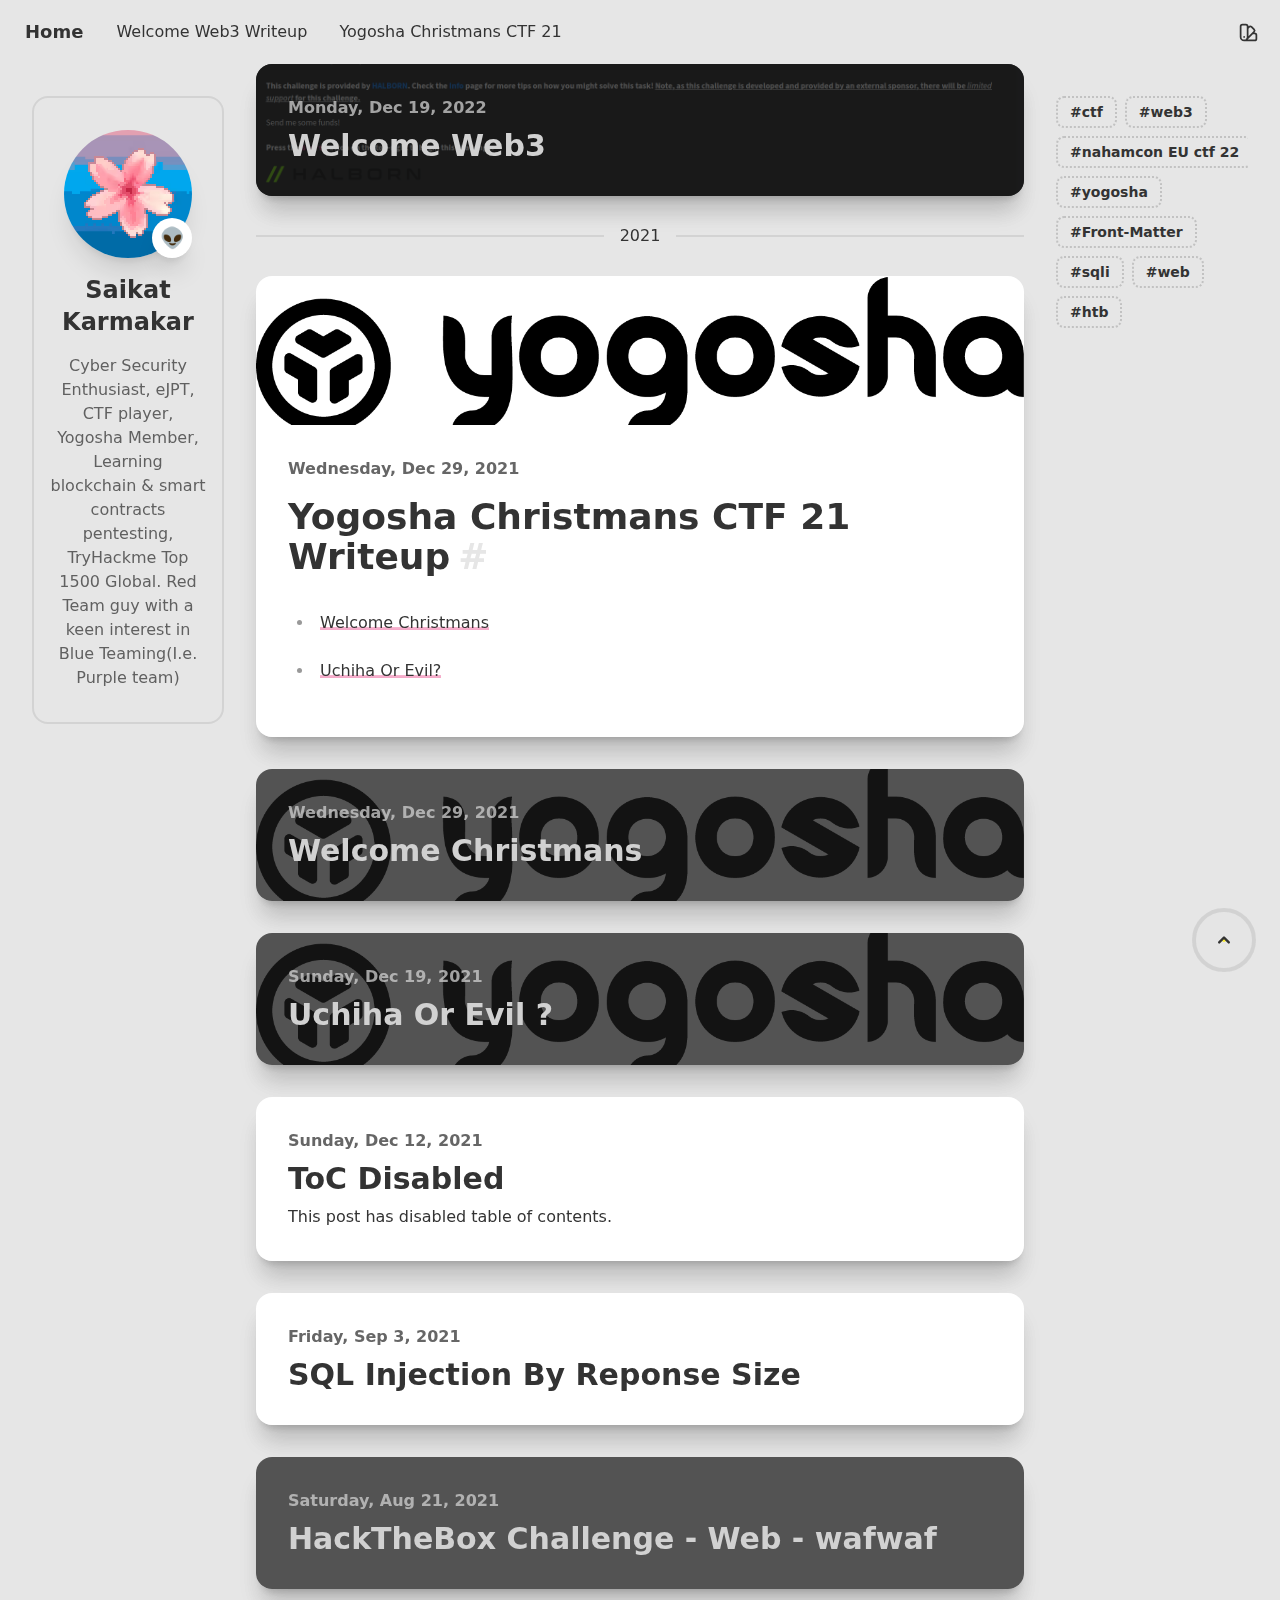
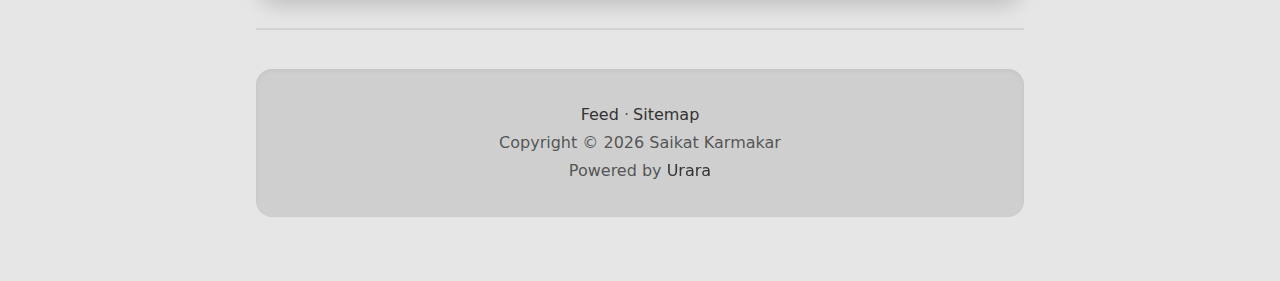
==== commit 7eef8e61: "deploy: 2d5dfbf2db8d9516728f2740eebc2d197ee85132" ====
--- a/index.html
+++ b/index.html
@@ -10,7 +10,7 @@
     <link rel="sitemap" type="application/xml" href="/sitemap.xml" />
     <meta http-equiv="content-security-policy" content="">
 		<link href="./_app/immutable/assets/_layout-22506840.css" rel="stylesheet">
-		<link rel="modulepreload" href="./_app/immutable/start-3c964c4b.js">
+		<link rel="modulepreload" href="./_app/immutable/start-28b5ea53.js">
 		<link rel="modulepreload" href="./_app/immutable/chunks/index-9671d79c.js">
 		<link rel="modulepreload" href="./_app/immutable/chunks/singletons-626dbfc1.js">
 		<link rel="modulepreload" href="./_app/immutable/chunks/preload-helper-41c905a7.js">
@@ -214,7 +214,7 @@
       <div class="flex font-semibold gap-1.5"><a rel="author" class="opacity-75 hover:opacity-100 hover:text-primary duration-500 ease-in-out p-author h-card hidden" href="https://urara-demo.netlify.app">Saikat Karmakar</a>
   <span class="opacity-50 hidden">/</span>
   <a href="/Welcome Web3/toc-disabled" class="u-url u-uid swap group/time"><time class="group-hover/time:opacity-0 font-semibold opacity-75 duration-500 ease-in-out mr-auto dt-published" datetime="2021-12-12T00:00:00.000Z" itemprop="datePublished">Sunday, Dec 12, 2021</time>
-    <time class="opacity-0 group-hover/time:opacity-100 font-semibold text-primary duration-500 ease-in-out mr-auto dt-updated" datetime="2023-01-01T12:09:46.452Z" itemprop="dateModified">Sunday, Jan 1, 2023</time></a></div>
+    <time class="opacity-0 group-hover/time:opacity-100 font-semibold text-primary duration-500 ease-in-out mr-auto dt-updated" datetime="2023-01-01T12:20:26.683Z" itemprop="dateModified">Sunday, Jan 1, 2023</time></a></div>
       <h2 itemprop="name headline" class="card-title text-3xl mr-auto bg-[length:100%_0%] bg-[position:0_88%] underline decoration-4 decoration-transparent group-hover:decoration-primary hover:bg-[length:100%_100%] hover:text-primary-content bg-gradient-to-t from-primary to-primary bg-no-repeat transition-all ease-in-out duration-300"><a itemprop="url" class="u-url p-name" href="/Welcome Web3/toc-disabled">ToC Disabled</a></h2>
       <p itemprop="description" class="p-summary mb-auto">This post has disabled table of contents.</p></div>
     <main itemprop="articleBody" class="urara-prose prose e-content"></main>
@@ -229,7 +229,7 @@
       <div class="flex font-semibold gap-1.5"><a rel="author" class="opacity-75 hover:opacity-100 hover:text-primary duration-500 ease-in-out p-author h-card hidden" href="https://urara-demo.netlify.app">Saikat Karmakar</a>
   <span class="opacity-50 hidden">/</span>
   <a href="/SQL Injection Using Threading" class="u-url u-uid swap group/time"><time class="group-hover/time:opacity-0 font-semibold opacity-75 duration-500 ease-in-out mr-auto dt-published" datetime="2021-09-03T00:00:00.000Z" itemprop="datePublished">Friday, Sep 3, 2021</time>
-    <time class="opacity-0 group-hover/time:opacity-100 font-semibold text-primary duration-500 ease-in-out mr-auto dt-updated" datetime="2023-01-01T12:09:46.452Z" itemprop="dateModified">Sunday, Jan 1, 2023</time></a></div>
+    <time class="opacity-0 group-hover/time:opacity-100 font-semibold text-primary duration-500 ease-in-out mr-auto dt-updated" datetime="2023-01-01T12:20:26.683Z" itemprop="dateModified">Sunday, Jan 1, 2023</time></a></div>
       <h2 itemprop="name headline" class="card-title text-3xl mr-auto bg-[length:100%_0%] bg-[position:0_88%] underline decoration-4 decoration-transparent group-hover:decoration-primary hover:bg-[length:100%_100%] hover:text-primary-content bg-gradient-to-t from-primary to-primary bg-no-repeat transition-all ease-in-out duration-300"><a itemprop="url" class="u-url p-name" href="/SQL Injection Using Threading">SQL Injection By Reponse Size</a></h2>
       </div>
     <main itemprop="articleBody" class="urara-prose prose e-content"></main>
@@ -237,14 +237,14 @@
   </article>
           </div>
           
-          <div class="rounded-box transition-all duration-500 ease-in-out hover:z-30 hover:shadow-lg md:shadow-xl md:hover:shadow-2xl md:hover:-translate-y-0.5"><article itemscope itemtype="https://schema.org/BlogPosting" itemprop="blogPost" class="h-entry card bg-base-100 rounded-none md:rounded-box md:shadow-xl overflow-hidden z-10   group">
-  
-  
-  <div class="card-body gap-0 "><div class="flex flex-col gap-2">
+          <div class="rounded-box transition-all duration-500 ease-in-out hover:z-30 hover:shadow-lg md:shadow-xl md:hover:shadow-2xl md:hover:-translate-y-0.5"><article itemscope itemtype="https://schema.org/BlogPosting" itemprop="blogPost" class="h-entry card bg-base-100 rounded-none md:rounded-box md:shadow-xl overflow-hidden z-10   group image-full before:!rounded-none">
+  
+  <figure class="!block"><img src="/assets/wafwaf.png" alt="/assets/wafwaf.png" class="u-featured object-center h-full w-full absolute group-hover:scale-105 transition-transform duration-500 ease-in-out" loading="lazy" decoding="async"></figure>
+  <div class="card-body gap-0 md:col-start-1 md:row-start-1 md:text-neutral-content md:z-20"><div class="flex flex-col gap-2">
       <div class="flex font-semibold gap-1.5"><a rel="author" class="opacity-75 hover:opacity-100 hover:text-primary duration-500 ease-in-out p-author h-card hidden" href="https://urara-demo.netlify.app">Saikat Karmakar</a>
   <span class="opacity-50 hidden">/</span>
   <a href="/HackTheBox/wafwaf" class="u-url u-uid swap group/time"><time class="group-hover/time:opacity-0 font-semibold opacity-75 duration-500 ease-in-out mr-auto dt-published" datetime="2021-08-21T00:00:00.000Z" itemprop="datePublished">Saturday, Aug 21, 2021</time>
-    <time class="opacity-0 group-hover/time:opacity-100 font-semibold text-primary duration-500 ease-in-out mr-auto dt-updated" datetime="2023-01-01T12:09:46.452Z" itemprop="dateModified">Sunday, Jan 1, 2023</time></a></div>
+    <time class="opacity-0 group-hover/time:opacity-100 font-semibold text-primary duration-500 ease-in-out mr-auto dt-updated" datetime="2023-01-01T12:20:26.683Z" itemprop="dateModified">Sunday, Jan 1, 2023</time></a></div>
       <h2 itemprop="name headline" class="card-title text-3xl mr-auto bg-[length:100%_0%] bg-[position:0_88%] underline decoration-4 decoration-transparent group-hover:decoration-primary hover:bg-[length:100%_100%] hover:text-primary-content bg-gradient-to-t from-primary to-primary bg-no-repeat transition-all ease-in-out duration-300"><a itemprop="url" class="u-url p-name" href="/HackTheBox/wafwaf">HackTheBox Challenge - Web - wafwaf</a></h2>
       </div>
     <main itemprop="articleBody" class="urara-prose prose e-content"></main>
@@ -265,14 +265,14 @@
       </p></div></footer></div></div></div></div>
 
 
-		<script type="module" data-sveltekit-hydrate="bzoaas">
-			import { start } from "./_app/immutable/start-3c964c4b.js";
+		<script type="module" data-sveltekit-hydrate="1sgmt6b">
+			import { start } from "./_app/immutable/start-28b5ea53.js";
 
 			start({
 				env: {},
 				paths: {"base":"","assets":""},
-				target: document.querySelector('[data-sveltekit-hydrate="bzoaas"]').parentNode,
-				version: "1672575005019",
+				target: document.querySelector('[data-sveltekit-hydrate="1sgmt6b"]').parentNode,
+				version: "1672575643735",
 				hydrate: {
 					node_ids: [0, 2],
 					data: [null,null],
@@ -280,6 +280,6 @@
 				}
 			});
 		</script>
-	<script type="application/json" data-sveltekit-fetched data-url="/posts.json">{"status":200,"statusText":"","headers":{},"body":"[{\"title\":\"Welcome Web3\",\"image\":\"/assets/info.png\",\"created\":\"2022-12-19T00:00:00.000Z\",\"updated\":\"2022-12-19T00:00:00.000Z\",\"tags\":[\"ctf\",\"web3\",\"nahamcon EU ctf 22\"],\"flags\":[],\"slug\":\"/Welcome Web3/+page.svelte.md\",\"path\":\"/Welcome Web3\",\"toc\":false,\"type\":\"article\",\"html\":\"\"},{\"image\":\"/assets/APYxowi.png\",\"created\":\"2021-12-29T00:00:00.000Z\",\"updated\":\"2021-12-29T00:00:00.000Z\",\"flags\":[],\"slug\":\"/Yogosha Christmans CTF 21/+page.svelte.md\",\"path\":\"/Yogosha Christmans CTF 21\",\"toc\":[{\"depth\":1,\"title\":\"Yogosha Christmans CTF 21 Writeup\",\"slug\":\"yogosha-christmans-ctf-21-writeup\"}],\"type\":\"photo\",\"html\":\"\u003Ch1 id=\\\"yogosha-christmans-ctf-21-writeup\\\">\u003Ca href=\\\"#yogosha-christmans-ctf-21-writeup\\\">Yogosha Christmans CTF 21 Writeup\u003C/a>\u003C/h1>\u003Cul>\u003Cli>\u003Cp>\u003Ca href=\\\"/Yogosha%20Christmans%20CTF%2021/Welcome%20Christmas\\\">Welcome Christmans\u003C/a>\u003C/p>\u003C/li>\u003Cli>\u003Cp>\u003Ca href=\\\"/Yogosha%20Christmans%20CTF%2021/Uchiha%20Or%20Evil/\\\">Uchiha Or Evil?\u003C/a>\u003C/p>\u003C/li>\u003C/ul>\"},{\"title\":\"Welcome Christmans\",\"image\":\"/assets/APYxowi.png\",\"created\":\"2021-12-29T00:00:00.000Z\",\"updated\":\"2021-12-29T00:00:00.000Z\",\"tags\":[\"ctf\",\"yogosha\"],\"flags\":[],\"slug\":\"/Yogosha Christmans CTF 21/Welcome Christmas/+page.svelte.md\",\"path\":\"/Yogosha Christmans CTF 21/Welcome Christmas\",\"toc\":[{\"depth\":1,\"title\":\"Welcome Christmas\",\"slug\":\"welcome-christmas\"},{\"depth\":4,\"title\":\"flag\",\"slug\":\"flag\"}],\"type\":\"article\",\"html\":\"\"},{\"title\":\"Uchiha Or Evil ?\",\"image\":\"/assets/APYxowi.png\",\"created\":\"2021-12-19T00:00:00.000Z\",\"updated\":\"2021-12-19T00:00:00.000Z\",\"tags\":[\"ctf\",\"yogosha\"],\"flags\":[],\"slug\":\"/Yogosha Christmans CTF 21/Uchiha Or Evil/+page.svelte.md\",\"path\":\"/Yogosha Christmans CTF 21/Uchiha Or Evil\",\"toc\":[{\"depth\":1,\"title\":\"Uchiha Or Evil ?\",\"slug\":\"uchiha-or-evil-\"},{\"depth\":4,\"title\":\"Thank you for reading this write-up I hope it helped you. I was only able to solve only the first 2 challenges so that’s all from me. I hope you learned something. I’ll try to add links of other people whole solved the entire thing\",\"slug\":\"[base64]\"}],\"type\":\"article\",\"html\":\"\"},{\"title\":\"ToC Disabled\",\"summary\":\"This post has disabled table of contents.\",\"created\":\"2021-12-12T00:00:00.000Z\",\"tags\":[\"Front-Matter\"],\"toc\":false,\"flags\":[],\"updated\":\"2023-01-01T12:09:46.452Z\",\"slug\":\"/Welcome Web3/toc-disabled/+page.md\",\"path\":\"/Welcome Web3/toc-disabled\",\"type\":\"article\",\"html\":\"\"},{\"title\":\"SQL Injection By Reponse Size\",\"created\":\"2021-09-03T00:00:00.000Z\",\"tags\":[\"ctf\",\"sqli\",\"web\"],\"flags\":[],\"updated\":\"2023-01-01T12:09:46.452Z\",\"slug\":\"/SQL Injection Using Threading/+page.svelte.md\",\"path\":\"/SQL Injection Using Threading\",\"toc\":false,\"type\":\"article\",\"html\":\"\"},{\"title\":\"HackTheBox Challenge - Web - wafwaf\",\"created\":\"2021-08-21T00:00:00.000Z\",\"tags\":[\"ctf\",\"sqli\",\"htb\",\"web\"],\"flags\":[],\"updated\":\"2023-01-01T12:09:46.452Z\",\"slug\":\"/HackTheBox/wafwaf/+page.svelte.md\",\"path\":\"/HackTheBox/wafwaf\",\"toc\":false,\"type\":\"article\",\"html\":\"\"}]"}</script>
+	<script type="application/json" data-sveltekit-fetched data-url="/posts.json">{"status":200,"statusText":"","headers":{},"body":"[{\"title\":\"Welcome Web3\",\"image\":\"/assets/info.png\",\"created\":\"2022-12-19T00:00:00.000Z\",\"updated\":\"2022-12-19T00:00:00.000Z\",\"tags\":[\"ctf\",\"web3\",\"nahamcon EU ctf 22\"],\"flags\":[],\"slug\":\"/Welcome Web3/+page.svelte.md\",\"path\":\"/Welcome Web3\",\"toc\":false,\"type\":\"article\",\"html\":\"\"},{\"image\":\"/assets/APYxowi.png\",\"created\":\"2021-12-29T00:00:00.000Z\",\"updated\":\"2021-12-29T00:00:00.000Z\",\"flags\":[],\"slug\":\"/Yogosha Christmans CTF 21/+page.svelte.md\",\"path\":\"/Yogosha Christmans CTF 21\",\"toc\":[{\"depth\":1,\"title\":\"Yogosha Christmans CTF 21 Writeup\",\"slug\":\"yogosha-christmans-ctf-21-writeup\"}],\"type\":\"photo\",\"html\":\"\u003Ch1 id=\\\"yogosha-christmans-ctf-21-writeup\\\">\u003Ca href=\\\"#yogosha-christmans-ctf-21-writeup\\\">Yogosha Christmans CTF 21 Writeup\u003C/a>\u003C/h1>\u003Cul>\u003Cli>\u003Cp>\u003Ca href=\\\"/Yogosha%20Christmans%20CTF%2021/Welcome%20Christmas\\\">Welcome Christmans\u003C/a>\u003C/p>\u003C/li>\u003Cli>\u003Cp>\u003Ca href=\\\"/Yogosha%20Christmans%20CTF%2021/Uchiha%20Or%20Evil/\\\">Uchiha Or Evil?\u003C/a>\u003C/p>\u003C/li>\u003C/ul>\"},{\"title\":\"Welcome Christmans\",\"image\":\"/assets/APYxowi.png\",\"created\":\"2021-12-29T00:00:00.000Z\",\"updated\":\"2021-12-29T00:00:00.000Z\",\"tags\":[\"ctf\",\"yogosha\"],\"flags\":[],\"slug\":\"/Yogosha Christmans CTF 21/Welcome Christmas/+page.svelte.md\",\"path\":\"/Yogosha Christmans CTF 21/Welcome Christmas\",\"toc\":[{\"depth\":1,\"title\":\"Welcome Christmas\",\"slug\":\"welcome-christmas\"},{\"depth\":4,\"title\":\"flag\",\"slug\":\"flag\"}],\"type\":\"article\",\"html\":\"\"},{\"title\":\"Uchiha Or Evil ?\",\"image\":\"/assets/APYxowi.png\",\"created\":\"2021-12-19T00:00:00.000Z\",\"updated\":\"2021-12-19T00:00:00.000Z\",\"tags\":[\"ctf\",\"yogosha\"],\"flags\":[],\"slug\":\"/Yogosha Christmans CTF 21/Uchiha Or Evil/+page.svelte.md\",\"path\":\"/Yogosha Christmans CTF 21/Uchiha Or Evil\",\"toc\":[{\"depth\":1,\"title\":\"Uchiha Or Evil ?\",\"slug\":\"uchiha-or-evil-\"},{\"depth\":4,\"title\":\"Thank you for reading this write-up I hope it helped you. I was only able to solve only the first 2 challenges so that’s all from me. I hope you learned something. I’ll try to add links of other people whole solved the entire thing\",\"slug\":\"[base64]\"}],\"type\":\"article\",\"html\":\"\"},{\"title\":\"ToC Disabled\",\"summary\":\"This post has disabled table of contents.\",\"created\":\"2021-12-12T00:00:00.000Z\",\"tags\":[\"Front-Matter\"],\"toc\":false,\"flags\":[],\"updated\":\"2023-01-01T12:20:26.683Z\",\"slug\":\"/Welcome Web3/toc-disabled/+page.md\",\"path\":\"/Welcome Web3/toc-disabled\",\"type\":\"article\",\"html\":\"\"},{\"title\":\"SQL Injection By Reponse Size\",\"created\":\"2021-09-03T00:00:00.000Z\",\"tags\":[\"ctf\",\"sqli\",\"web\"],\"flags\":[],\"updated\":\"2023-01-01T12:20:26.683Z\",\"slug\":\"/SQL Injection Using Threading/+page.svelte.md\",\"path\":\"/SQL Injection Using Threading\",\"toc\":false,\"type\":\"article\",\"html\":\"\"},{\"title\":\"HackTheBox Challenge - Web - wafwaf\",\"image\":\"/assets/wafwaf.png\",\"created\":\"2021-08-21T00:00:00.000Z\",\"tags\":[\"ctf\",\"sqli\",\"htb\",\"web\"],\"flags\":[],\"updated\":\"2023-01-01T12:20:26.683Z\",\"slug\":\"/HackTheBox/wafwaf/+page.svelte.md\",\"path\":\"/HackTheBox/wafwaf\",\"toc\":false,\"type\":\"article\",\"html\":\"\"}]"}</script>
   </body>
 </html>
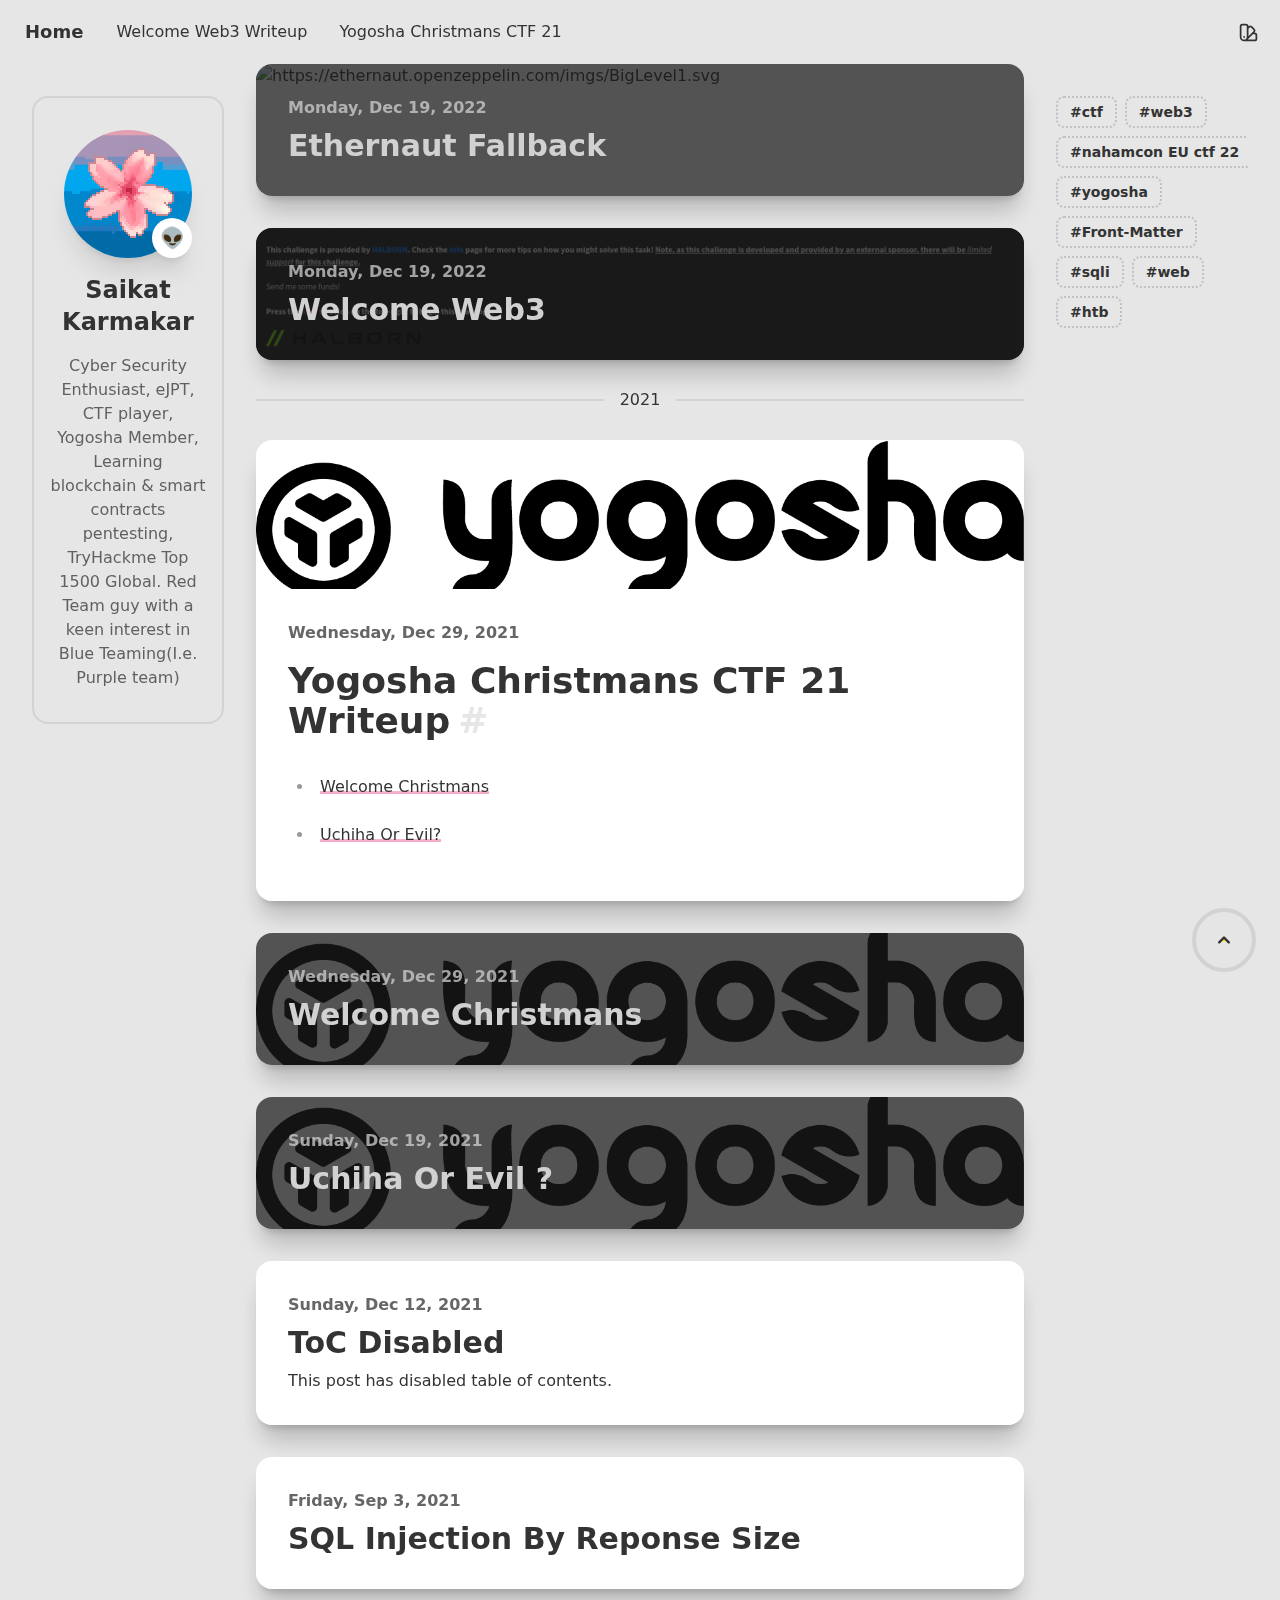
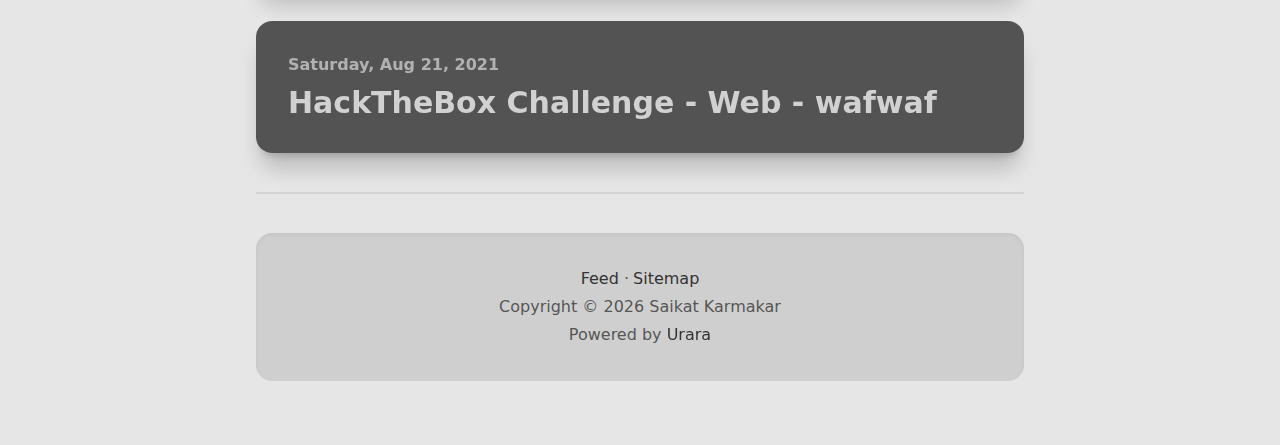
==== commit 41118097: "deploy: 423543c4fae463baa3280f121134dcabadfdf228" ====
--- a/index.html
+++ b/index.html
@@ -10,7 +10,7 @@
     <link rel="sitemap" type="application/xml" href="/sitemap.xml" />
     <meta http-equiv="content-security-policy" content="">
 		<link href="./_app/immutable/assets/_layout-22506840.css" rel="stylesheet">
-		<link rel="modulepreload" href="./_app/immutable/start-28b5ea53.js">
+		<link rel="modulepreload" href="./_app/immutable/start-d45a6b6e.js">
 		<link rel="modulepreload" href="./_app/immutable/chunks/index-9671d79c.js">
 		<link rel="modulepreload" href="./_app/immutable/chunks/singletons-626dbfc1.js">
 		<link rel="modulepreload" href="./_app/immutable/chunks/preload-helper-41c905a7.js">
@@ -148,6 +148,21 @@
           
           <div class="rounded-box transition-all duration-500 ease-in-out hover:z-30 hover:shadow-lg md:shadow-xl md:hover:shadow-2xl md:hover:-translate-y-0.5"><article itemscope itemtype="https://schema.org/BlogPosting" itemprop="blogPost" class="h-entry card bg-base-100 rounded-none md:rounded-box md:shadow-xl overflow-hidden z-10   group image-full before:!rounded-none">
   
+  <figure class="!block"><img src="https://ethernaut.openzeppelin.com/imgs/BigLevel1.svg" alt="https://ethernaut.openzeppelin.com/imgs/BigLevel1.svg" class="u-featured object-center h-full w-full absolute group-hover:scale-105 transition-transform duration-500 ease-in-out" loading="eager" decoding="auto"></figure>
+  <div class="card-body gap-0 md:col-start-1 md:row-start-1 md:text-neutral-content md:z-20"><div class="flex flex-col gap-2">
+      <div class="flex font-semibold gap-1.5"><a rel="author" class="opacity-75 hover:opacity-100 hover:text-primary duration-500 ease-in-out p-author h-card hidden" href="https://urara-demo.netlify.app">Saikat Karmakar</a>
+  <span class="opacity-50 hidden">/</span>
+  <a href="/Ethernaut/Fallback" class="u-url u-uid swap group/time"><time class="group-hover/time:opacity-0 font-semibold opacity-75 duration-500 ease-in-out mr-auto dt-published" datetime="2022-12-19T00:00:00.000Z" itemprop="datePublished">Monday, Dec 19, 2022</time>
+    <time class="opacity-0 group-hover/time:opacity-100 font-semibold text-primary duration-500 ease-in-out mr-auto dt-updated" datetime="2022-12-19T00:00:00.000Z" itemprop="dateModified">Monday, Dec 19, 2022</time></a></div>
+      <h2 itemprop="name headline" class="card-title text-3xl mr-auto bg-[length:100%_0%] bg-[position:0_88%] underline decoration-4 decoration-transparent group-hover:decoration-primary hover:bg-[length:100%_100%] hover:text-primary-content bg-gradient-to-t from-primary to-primary bg-no-repeat transition-all ease-in-out duration-300"><a itemprop="url" class="u-url p-name" href="/Ethernaut/Fallback">Ethernaut Fallback</a></h2>
+      </div>
+    <main itemprop="articleBody" class="urara-prose prose e-content"></main>
+    </div>
+  </article>
+          </div>
+          
+          <div class="rounded-box transition-all duration-500 ease-in-out hover:z-30 hover:shadow-lg md:shadow-xl md:hover:shadow-2xl md:hover:-translate-y-0.5"><article itemscope itemtype="https://schema.org/BlogPosting" itemprop="blogPost" class="h-entry card bg-base-100 rounded-none md:rounded-box md:shadow-xl overflow-hidden z-10   group image-full before:!rounded-none">
+  
   <figure class="!block"><img src="/assets/info.png" alt="/assets/info.png" class="u-featured object-center h-full w-full absolute group-hover:scale-105 transition-transform duration-500 ease-in-out" loading="eager" decoding="auto"></figure>
   <div class="card-body gap-0 md:col-start-1 md:row-start-1 md:text-neutral-content md:z-20"><div class="flex flex-col gap-2">
       <div class="flex font-semibold gap-1.5"><a rel="author" class="opacity-75 hover:opacity-100 hover:text-primary duration-500 ease-in-out p-author h-card hidden" href="https://urara-demo.netlify.app">Saikat Karmakar</a>
@@ -214,7 +229,7 @@
       <div class="flex font-semibold gap-1.5"><a rel="author" class="opacity-75 hover:opacity-100 hover:text-primary duration-500 ease-in-out p-author h-card hidden" href="https://urara-demo.netlify.app">Saikat Karmakar</a>
   <span class="opacity-50 hidden">/</span>
   <a href="/Welcome Web3/toc-disabled" class="u-url u-uid swap group/time"><time class="group-hover/time:opacity-0 font-semibold opacity-75 duration-500 ease-in-out mr-auto dt-published" datetime="2021-12-12T00:00:00.000Z" itemprop="datePublished">Sunday, Dec 12, 2021</time>
-    <time class="opacity-0 group-hover/time:opacity-100 font-semibold text-primary duration-500 ease-in-out mr-auto dt-updated" datetime="2023-01-01T12:20:26.683Z" itemprop="dateModified">Sunday, Jan 1, 2023</time></a></div>
+    <time class="opacity-0 group-hover/time:opacity-100 font-semibold text-primary duration-500 ease-in-out mr-auto dt-updated" datetime="2023-01-13T19:59:53.780Z" itemprop="dateModified">Friday, Jan 13, 2023</time></a></div>
       <h2 itemprop="name headline" class="card-title text-3xl mr-auto bg-[length:100%_0%] bg-[position:0_88%] underline decoration-4 decoration-transparent group-hover:decoration-primary hover:bg-[length:100%_100%] hover:text-primary-content bg-gradient-to-t from-primary to-primary bg-no-repeat transition-all ease-in-out duration-300"><a itemprop="url" class="u-url p-name" href="/Welcome Web3/toc-disabled">ToC Disabled</a></h2>
       <p itemprop="description" class="p-summary mb-auto">This post has disabled table of contents.</p></div>
     <main itemprop="articleBody" class="urara-prose prose e-content"></main>
@@ -229,7 +244,7 @@
       <div class="flex font-semibold gap-1.5"><a rel="author" class="opacity-75 hover:opacity-100 hover:text-primary duration-500 ease-in-out p-author h-card hidden" href="https://urara-demo.netlify.app">Saikat Karmakar</a>
   <span class="opacity-50 hidden">/</span>
   <a href="/SQL Injection Using Threading" class="u-url u-uid swap group/time"><time class="group-hover/time:opacity-0 font-semibold opacity-75 duration-500 ease-in-out mr-auto dt-published" datetime="2021-09-03T00:00:00.000Z" itemprop="datePublished">Friday, Sep 3, 2021</time>
-    <time class="opacity-0 group-hover/time:opacity-100 font-semibold text-primary duration-500 ease-in-out mr-auto dt-updated" datetime="2023-01-01T12:20:26.683Z" itemprop="dateModified">Sunday, Jan 1, 2023</time></a></div>
+    <time class="opacity-0 group-hover/time:opacity-100 font-semibold text-primary duration-500 ease-in-out mr-auto dt-updated" datetime="2023-01-13T19:59:53.780Z" itemprop="dateModified">Friday, Jan 13, 2023</time></a></div>
       <h2 itemprop="name headline" class="card-title text-3xl mr-auto bg-[length:100%_0%] bg-[position:0_88%] underline decoration-4 decoration-transparent group-hover:decoration-primary hover:bg-[length:100%_100%] hover:text-primary-content bg-gradient-to-t from-primary to-primary bg-no-repeat transition-all ease-in-out duration-300"><a itemprop="url" class="u-url p-name" href="/SQL Injection Using Threading">SQL Injection By Reponse Size</a></h2>
       </div>
     <main itemprop="articleBody" class="urara-prose prose e-content"></main>
@@ -244,7 +259,7 @@
       <div class="flex font-semibold gap-1.5"><a rel="author" class="opacity-75 hover:opacity-100 hover:text-primary duration-500 ease-in-out p-author h-card hidden" href="https://urara-demo.netlify.app">Saikat Karmakar</a>
   <span class="opacity-50 hidden">/</span>
   <a href="/HackTheBox/wafwaf" class="u-url u-uid swap group/time"><time class="group-hover/time:opacity-0 font-semibold opacity-75 duration-500 ease-in-out mr-auto dt-published" datetime="2021-08-21T00:00:00.000Z" itemprop="datePublished">Saturday, Aug 21, 2021</time>
-    <time class="opacity-0 group-hover/time:opacity-100 font-semibold text-primary duration-500 ease-in-out mr-auto dt-updated" datetime="2023-01-01T12:20:26.683Z" itemprop="dateModified">Sunday, Jan 1, 2023</time></a></div>
+    <time class="opacity-0 group-hover/time:opacity-100 font-semibold text-primary duration-500 ease-in-out mr-auto dt-updated" datetime="2023-01-13T19:59:53.780Z" itemprop="dateModified">Friday, Jan 13, 2023</time></a></div>
       <h2 itemprop="name headline" class="card-title text-3xl mr-auto bg-[length:100%_0%] bg-[position:0_88%] underline decoration-4 decoration-transparent group-hover:decoration-primary hover:bg-[length:100%_100%] hover:text-primary-content bg-gradient-to-t from-primary to-primary bg-no-repeat transition-all ease-in-out duration-300"><a itemprop="url" class="u-url p-name" href="/HackTheBox/wafwaf">HackTheBox Challenge - Web - wafwaf</a></h2>
       </div>
     <main itemprop="articleBody" class="urara-prose prose e-content"></main>
@@ -265,14 +280,14 @@
       </p></div></footer></div></div></div></div>
 
 
-		<script type="module" data-sveltekit-hydrate="1sgmt6b">
-			import { start } from "./_app/immutable/start-28b5ea53.js";
+		<script type="module" data-sveltekit-hydrate="1ootigc">
+			import { start } from "./_app/immutable/start-d45a6b6e.js";
 
 			start({
 				env: {},
 				paths: {"base":"","assets":""},
-				target: document.querySelector('[data-sveltekit-hydrate="1sgmt6b"]').parentNode,
-				version: "1672575643735",
+				target: document.querySelector('[data-sveltekit-hydrate="1ootigc"]').parentNode,
+				version: "1673640019024",
 				hydrate: {
 					node_ids: [0, 2],
 					data: [null,null],
@@ -280,6 +295,6 @@
 				}
 			});
 		</script>
-	<script type="application/json" data-sveltekit-fetched data-url="/posts.json">{"status":200,"statusText":"","headers":{},"body":"[{\"title\":\"Welcome Web3\",\"image\":\"/assets/info.png\",\"created\":\"2022-12-19T00:00:00.000Z\",\"updated\":\"2022-12-19T00:00:00.000Z\",\"tags\":[\"ctf\",\"web3\",\"nahamcon EU ctf 22\"],\"flags\":[],\"slug\":\"/Welcome Web3/+page.svelte.md\",\"path\":\"/Welcome Web3\",\"toc\":false,\"type\":\"article\",\"html\":\"\"},{\"image\":\"/assets/APYxowi.png\",\"created\":\"2021-12-29T00:00:00.000Z\",\"updated\":\"2021-12-29T00:00:00.000Z\",\"flags\":[],\"slug\":\"/Yogosha Christmans CTF 21/+page.svelte.md\",\"path\":\"/Yogosha Christmans CTF 21\",\"toc\":[{\"depth\":1,\"title\":\"Yogosha Christmans CTF 21 Writeup\",\"slug\":\"yogosha-christmans-ctf-21-writeup\"}],\"type\":\"photo\",\"html\":\"\u003Ch1 id=\\\"yogosha-christmans-ctf-21-writeup\\\">\u003Ca href=\\\"#yogosha-christmans-ctf-21-writeup\\\">Yogosha Christmans CTF 21 Writeup\u003C/a>\u003C/h1>\u003Cul>\u003Cli>\u003Cp>\u003Ca href=\\\"/Yogosha%20Christmans%20CTF%2021/Welcome%20Christmas\\\">Welcome Christmans\u003C/a>\u003C/p>\u003C/li>\u003Cli>\u003Cp>\u003Ca href=\\\"/Yogosha%20Christmans%20CTF%2021/Uchiha%20Or%20Evil/\\\">Uchiha Or Evil?\u003C/a>\u003C/p>\u003C/li>\u003C/ul>\"},{\"title\":\"Welcome Christmans\",\"image\":\"/assets/APYxowi.png\",\"created\":\"2021-12-29T00:00:00.000Z\",\"updated\":\"2021-12-29T00:00:00.000Z\",\"tags\":[\"ctf\",\"yogosha\"],\"flags\":[],\"slug\":\"/Yogosha Christmans CTF 21/Welcome Christmas/+page.svelte.md\",\"path\":\"/Yogosha Christmans CTF 21/Welcome Christmas\",\"toc\":[{\"depth\":1,\"title\":\"Welcome Christmas\",\"slug\":\"welcome-christmas\"},{\"depth\":4,\"title\":\"flag\",\"slug\":\"flag\"}],\"type\":\"article\",\"html\":\"\"},{\"title\":\"Uchiha Or Evil ?\",\"image\":\"/assets/APYxowi.png\",\"created\":\"2021-12-19T00:00:00.000Z\",\"updated\":\"2021-12-19T00:00:00.000Z\",\"tags\":[\"ctf\",\"yogosha\"],\"flags\":[],\"slug\":\"/Yogosha Christmans CTF 21/Uchiha Or Evil/+page.svelte.md\",\"path\":\"/Yogosha Christmans CTF 21/Uchiha Or Evil\",\"toc\":[{\"depth\":1,\"title\":\"Uchiha Or Evil ?\",\"slug\":\"uchiha-or-evil-\"},{\"depth\":4,\"title\":\"Thank you for reading this write-up I hope it helped you. I was only able to solve only the first 2 challenges so that’s all from me. I hope you learned something. I’ll try to add links of other people whole solved the entire thing\",\"slug\":\"[base64]\"}],\"type\":\"article\",\"html\":\"\"},{\"title\":\"ToC Disabled\",\"summary\":\"This post has disabled table of contents.\",\"created\":\"2021-12-12T00:00:00.000Z\",\"tags\":[\"Front-Matter\"],\"toc\":false,\"flags\":[],\"updated\":\"2023-01-01T12:20:26.683Z\",\"slug\":\"/Welcome Web3/toc-disabled/+page.md\",\"path\":\"/Welcome Web3/toc-disabled\",\"type\":\"article\",\"html\":\"\"},{\"title\":\"SQL Injection By Reponse Size\",\"created\":\"2021-09-03T00:00:00.000Z\",\"tags\":[\"ctf\",\"sqli\",\"web\"],\"flags\":[],\"updated\":\"2023-01-01T12:20:26.683Z\",\"slug\":\"/SQL Injection Using Threading/+page.svelte.md\",\"path\":\"/SQL Injection Using Threading\",\"toc\":false,\"type\":\"article\",\"html\":\"\"},{\"title\":\"HackTheBox Challenge - Web - wafwaf\",\"image\":\"/assets/wafwaf.png\",\"created\":\"2021-08-21T00:00:00.000Z\",\"tags\":[\"ctf\",\"sqli\",\"htb\",\"web\"],\"flags\":[],\"updated\":\"2023-01-01T12:20:26.683Z\",\"slug\":\"/HackTheBox/wafwaf/+page.svelte.md\",\"path\":\"/HackTheBox/wafwaf\",\"toc\":false,\"type\":\"article\",\"html\":\"\"}]"}</script>
+	<script type="application/json" data-sveltekit-fetched data-url="/posts.json">{"status":200,"statusText":"","headers":{},"body":"[{\"title\":\"Ethernaut Fallback\",\"image\":\"https://ethernaut.openzeppelin.com/imgs/BigLevel1.svg\",\"created\":\"2022-12-19T00:00:00.000Z\",\"updated\":\"2022-12-19T00:00:00.000Z\",\"tag\":[\"smart contracts\",\"web3\",\"brownie\",\"ethernaut\"],\"flags\":[],\"slug\":\"/Ethernaut/Fallback/+page.svelte.md\",\"path\":\"/Ethernaut/Fallback\",\"toc\":[{\"depth\":2,\"title\":\"Solution\",\"slug\":\"solution\"},{\"depth\":2,\"title\":\"Approach\",\"slug\":\"approach\"},{\"depth\":2,\"title\":\"Using Brownie to run the program\",\"slug\":\"using-brownie-to-run-the-program\"}],\"type\":\"article\",\"html\":\"\"},{\"title\":\"Welcome Web3\",\"image\":\"/assets/info.png\",\"created\":\"2022-12-19T00:00:00.000Z\",\"updated\":\"2022-12-19T00:00:00.000Z\",\"tags\":[\"ctf\",\"web3\",\"nahamcon EU ctf 22\"],\"flags\":[],\"slug\":\"/Welcome Web3/+page.svelte.md\",\"path\":\"/Welcome Web3\",\"toc\":false,\"type\":\"article\",\"html\":\"\"},{\"image\":\"/assets/APYxowi.png\",\"created\":\"2021-12-29T00:00:00.000Z\",\"updated\":\"2021-12-29T00:00:00.000Z\",\"flags\":[],\"slug\":\"/Yogosha Christmans CTF 21/+page.svelte.md\",\"path\":\"/Yogosha Christmans CTF 21\",\"toc\":[{\"depth\":1,\"title\":\"Yogosha Christmans CTF 21 Writeup\",\"slug\":\"yogosha-christmans-ctf-21-writeup\"}],\"type\":\"photo\",\"html\":\"\u003Ch1 id=\\\"yogosha-christmans-ctf-21-writeup\\\">\u003Ca href=\\\"#yogosha-christmans-ctf-21-writeup\\\">Yogosha Christmans CTF 21 Writeup\u003C/a>\u003C/h1>\u003Cul>\u003Cli>\u003Cp>\u003Ca href=\\\"/Yogosha%20Christmans%20CTF%2021/Welcome%20Christmas\\\">Welcome Christmans\u003C/a>\u003C/p>\u003C/li>\u003Cli>\u003Cp>\u003Ca href=\\\"/Yogosha%20Christmans%20CTF%2021/Uchiha%20Or%20Evil/\\\">Uchiha Or Evil?\u003C/a>\u003C/p>\u003C/li>\u003C/ul>\"},{\"title\":\"Welcome Christmans\",\"image\":\"/assets/APYxowi.png\",\"created\":\"2021-12-29T00:00:00.000Z\",\"updated\":\"2021-12-29T00:00:00.000Z\",\"tags\":[\"ctf\",\"yogosha\"],\"flags\":[],\"slug\":\"/Yogosha Christmans CTF 21/Welcome Christmas/+page.svelte.md\",\"path\":\"/Yogosha Christmans CTF 21/Welcome Christmas\",\"toc\":[{\"depth\":1,\"title\":\"Welcome Christmas\",\"slug\":\"welcome-christmas\"},{\"depth\":4,\"title\":\"flag\",\"slug\":\"flag\"}],\"type\":\"article\",\"html\":\"\"},{\"title\":\"Uchiha Or Evil ?\",\"image\":\"/assets/APYxowi.png\",\"created\":\"2021-12-19T00:00:00.000Z\",\"updated\":\"2021-12-19T00:00:00.000Z\",\"tags\":[\"ctf\",\"yogosha\"],\"flags\":[],\"slug\":\"/Yogosha Christmans CTF 21/Uchiha Or Evil/+page.svelte.md\",\"path\":\"/Yogosha Christmans CTF 21/Uchiha Or Evil\",\"toc\":[{\"depth\":1,\"title\":\"Uchiha Or Evil ?\",\"slug\":\"uchiha-or-evil-\"},{\"depth\":4,\"title\":\"Thank you for reading this write-up I hope it helped you. I was only able to solve only the first 2 challenges so that’s all from me. I hope you learned something. I’ll try to add links of other people whole solved the entire thing\",\"slug\":\"[base64]\"}],\"type\":\"article\",\"html\":\"\"},{\"title\":\"ToC Disabled\",\"summary\":\"This post has disabled table of contents.\",\"created\":\"2021-12-12T00:00:00.000Z\",\"tags\":[\"Front-Matter\"],\"toc\":false,\"flags\":[],\"updated\":\"2023-01-13T19:59:53.780Z\",\"slug\":\"/Welcome Web3/toc-disabled/+page.md\",\"path\":\"/Welcome Web3/toc-disabled\",\"type\":\"article\",\"html\":\"\"},{\"title\":\"SQL Injection By Reponse Size\",\"created\":\"2021-09-03T00:00:00.000Z\",\"tags\":[\"ctf\",\"sqli\",\"web\"],\"flags\":[],\"updated\":\"2023-01-13T19:59:53.780Z\",\"slug\":\"/SQL Injection Using Threading/+page.svelte.md\",\"path\":\"/SQL Injection Using Threading\",\"toc\":false,\"type\":\"article\",\"html\":\"\"},{\"title\":\"HackTheBox Challenge - Web - wafwaf\",\"image\":\"/assets/wafwaf.png\",\"created\":\"2021-08-21T00:00:00.000Z\",\"tags\":[\"ctf\",\"sqli\",\"htb\",\"web\"],\"flags\":[],\"updated\":\"2023-01-13T19:59:53.780Z\",\"slug\":\"/HackTheBox/wafwaf/+page.svelte.md\",\"path\":\"/HackTheBox/wafwaf\",\"toc\":false,\"type\":\"article\",\"html\":\"\"}]"}</script>
   </body>
 </html>
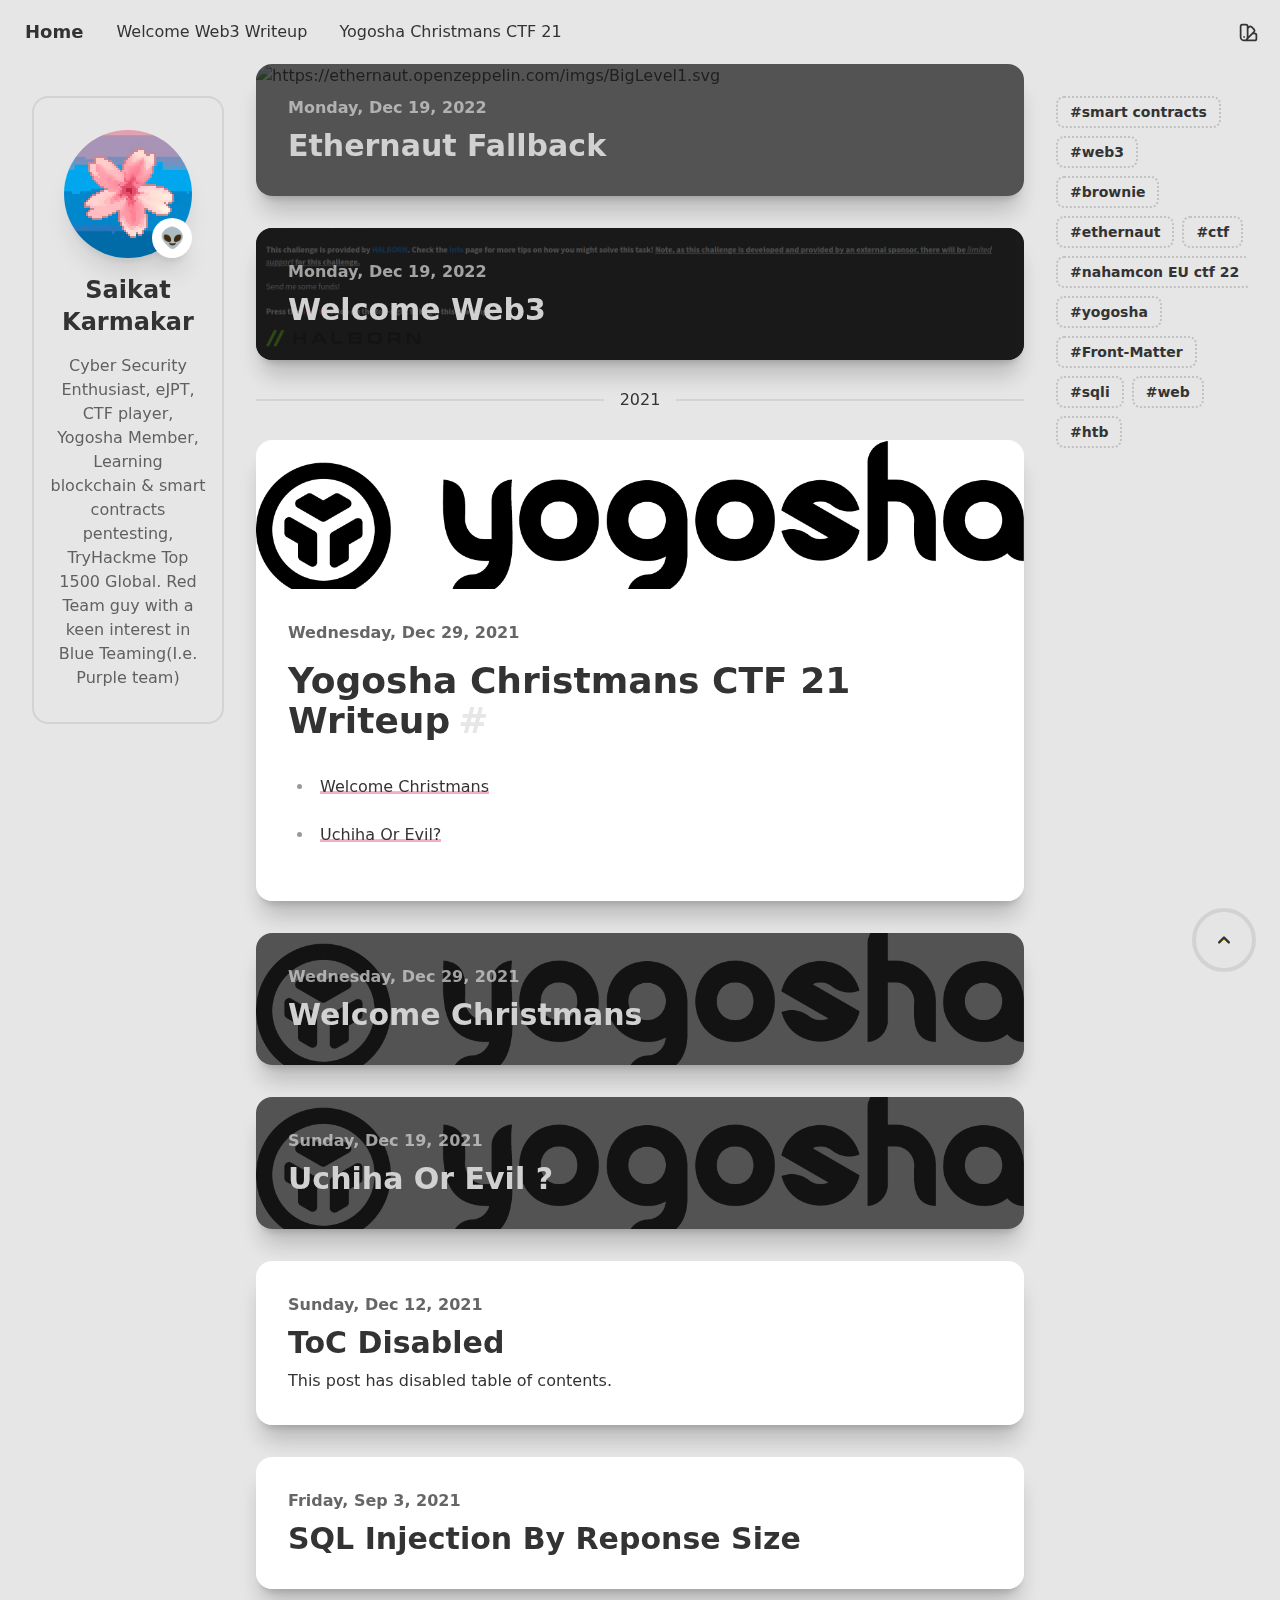
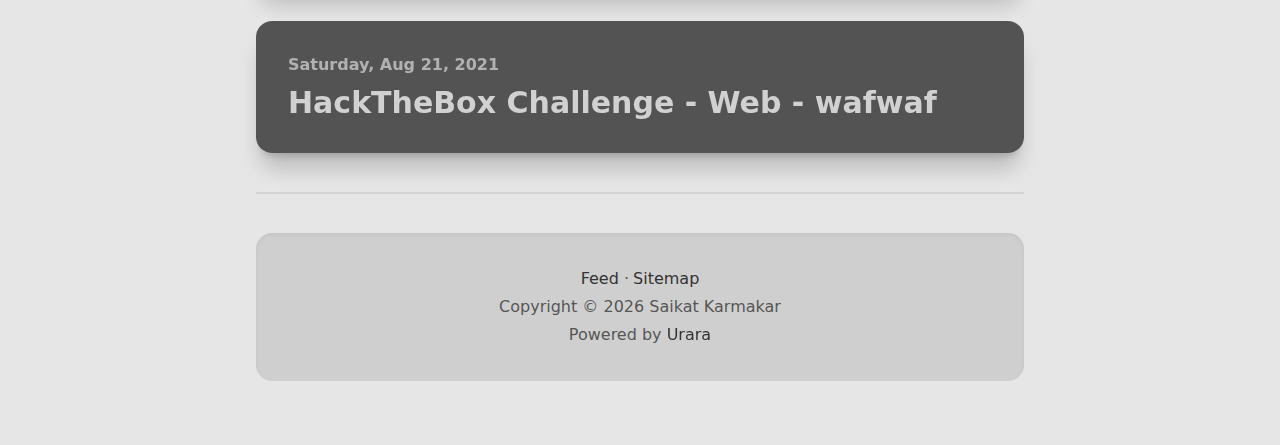
==== commit a077e98a: "deploy: 3796dde2999911e8aa9d753b91dcd7b939a15cce" ====
--- a/index.html
+++ b/index.html
@@ -10,7 +10,7 @@
     <link rel="sitemap" type="application/xml" href="/sitemap.xml" />
     <meta http-equiv="content-security-policy" content="">
 		<link href="./_app/immutable/assets/_layout-22506840.css" rel="stylesheet">
-		<link rel="modulepreload" href="./_app/immutable/start-d45a6b6e.js">
+		<link rel="modulepreload" href="./_app/immutable/start-0de08888.js">
 		<link rel="modulepreload" href="./_app/immutable/chunks/index-9671d79c.js">
 		<link rel="modulepreload" href="./_app/immutable/chunks/singletons-626dbfc1.js">
 		<link rel="modulepreload" href="./_app/immutable/chunks/preload-helper-41c905a7.js">
@@ -133,8 +133,11 @@
   <div class="text-center flex flex-col gap-2"><h2 class="text-2xl font-bold mt-0 mb-2 p-name">Saikat Karmakar</h2>
     <p class="opacity-75 p-note"><!-- HTML_TAG_START -->Cyber Security Enthusiast, eJPT, CTF player, Yogosha Member, Learning blockchain & smart contracts pentesting, TryHackme Top 1500 Global. Red Team guy with a keen interest in Blue Teaming(I.e. Purple team)<!-- HTML_TAG_END --></p>
     </div></div></div>
-  <div class="flex-1 w-full max-w-screen-md xl:order-last mx-auto xl:ml-0 xl:mr-8 xl:max-w-md"><div class="flex xl:flex-wrap gap-2 overflow-x-auto xl:overflow-x-hidden overflow-y-hidden max-h-24 my-auto xl:max-h-fit max-w-fit xl:max-w-full pl-8 md:px-0 xl:pl-8 xl:pt-8"><button id="ctf" class="btn btn-sm btn-ghost normal-case border-dotted border-base-content/20 border-2 mt-4 mb-8 xl:m-0">#ctf
+  <div class="flex-1 w-full max-w-screen-md xl:order-last mx-auto xl:ml-0 xl:mr-8 xl:max-w-md"><div class="flex xl:flex-wrap gap-2 overflow-x-auto xl:overflow-x-hidden overflow-y-hidden max-h-24 my-auto xl:max-h-fit max-w-fit xl:max-w-full pl-8 md:px-0 xl:pl-8 xl:pt-8"><button id="smart contracts" class="btn btn-sm btn-ghost normal-case border-dotted border-base-content/20 border-2 mt-4 mb-8 xl:m-0">#smart contracts
           </button><button id="web3" class="btn btn-sm btn-ghost normal-case border-dotted border-base-content/20 border-2 mt-4 mb-8 xl:m-0">#web3
+          </button><button id="brownie" class="btn btn-sm btn-ghost normal-case border-dotted border-base-content/20 border-2 mt-4 mb-8 xl:m-0">#brownie
+          </button><button id="ethernaut" class="btn btn-sm btn-ghost normal-case border-dotted border-base-content/20 border-2 mt-4 mb-8 xl:m-0">#ethernaut
+          </button><button id="ctf" class="btn btn-sm btn-ghost normal-case border-dotted border-base-content/20 border-2 mt-4 mb-8 xl:m-0">#ctf
           </button><button id="nahamcon EU ctf 22" class="btn btn-sm btn-ghost normal-case border-dotted border-base-content/20 border-2 mt-4 mb-8 xl:m-0">#nahamcon EU ctf 22
           </button><button id="yogosha" class="btn btn-sm btn-ghost normal-case border-dotted border-base-content/20 border-2 mt-4 mb-8 xl:m-0">#yogosha
           </button><button id="Front-Matter" class="btn btn-sm btn-ghost normal-case border-dotted border-base-content/20 border-2 mt-4 mb-8 xl:m-0">#Front-Matter
@@ -229,7 +232,7 @@
       <div class="flex font-semibold gap-1.5"><a rel="author" class="opacity-75 hover:opacity-100 hover:text-primary duration-500 ease-in-out p-author h-card hidden" href="https://urara-demo.netlify.app">Saikat Karmakar</a>
   <span class="opacity-50 hidden">/</span>
   <a href="/Welcome Web3/toc-disabled" class="u-url u-uid swap group/time"><time class="group-hover/time:opacity-0 font-semibold opacity-75 duration-500 ease-in-out mr-auto dt-published" datetime="2021-12-12T00:00:00.000Z" itemprop="datePublished">Sunday, Dec 12, 2021</time>
-    <time class="opacity-0 group-hover/time:opacity-100 font-semibold text-primary duration-500 ease-in-out mr-auto dt-updated" datetime="2023-01-13T19:59:53.780Z" itemprop="dateModified">Friday, Jan 13, 2023</time></a></div>
+    <time class="opacity-0 group-hover/time:opacity-100 font-semibold text-primary duration-500 ease-in-out mr-auto dt-updated" datetime="2023-01-13T20:03:17.945Z" itemprop="dateModified">Friday, Jan 13, 2023</time></a></div>
       <h2 itemprop="name headline" class="card-title text-3xl mr-auto bg-[length:100%_0%] bg-[position:0_88%] underline decoration-4 decoration-transparent group-hover:decoration-primary hover:bg-[length:100%_100%] hover:text-primary-content bg-gradient-to-t from-primary to-primary bg-no-repeat transition-all ease-in-out duration-300"><a itemprop="url" class="u-url p-name" href="/Welcome Web3/toc-disabled">ToC Disabled</a></h2>
       <p itemprop="description" class="p-summary mb-auto">This post has disabled table of contents.</p></div>
     <main itemprop="articleBody" class="urara-prose prose e-content"></main>
@@ -244,7 +247,7 @@
       <div class="flex font-semibold gap-1.5"><a rel="author" class="opacity-75 hover:opacity-100 hover:text-primary duration-500 ease-in-out p-author h-card hidden" href="https://urara-demo.netlify.app">Saikat Karmakar</a>
   <span class="opacity-50 hidden">/</span>
   <a href="/SQL Injection Using Threading" class="u-url u-uid swap group/time"><time class="group-hover/time:opacity-0 font-semibold opacity-75 duration-500 ease-in-out mr-auto dt-published" datetime="2021-09-03T00:00:00.000Z" itemprop="datePublished">Friday, Sep 3, 2021</time>
-    <time class="opacity-0 group-hover/time:opacity-100 font-semibold text-primary duration-500 ease-in-out mr-auto dt-updated" datetime="2023-01-13T19:59:53.780Z" itemprop="dateModified">Friday, Jan 13, 2023</time></a></div>
+    <time class="opacity-0 group-hover/time:opacity-100 font-semibold text-primary duration-500 ease-in-out mr-auto dt-updated" datetime="2023-01-13T20:03:17.945Z" itemprop="dateModified">Friday, Jan 13, 2023</time></a></div>
       <h2 itemprop="name headline" class="card-title text-3xl mr-auto bg-[length:100%_0%] bg-[position:0_88%] underline decoration-4 decoration-transparent group-hover:decoration-primary hover:bg-[length:100%_100%] hover:text-primary-content bg-gradient-to-t from-primary to-primary bg-no-repeat transition-all ease-in-out duration-300"><a itemprop="url" class="u-url p-name" href="/SQL Injection Using Threading">SQL Injection By Reponse Size</a></h2>
       </div>
     <main itemprop="articleBody" class="urara-prose prose e-content"></main>
@@ -259,7 +262,7 @@
       <div class="flex font-semibold gap-1.5"><a rel="author" class="opacity-75 hover:opacity-100 hover:text-primary duration-500 ease-in-out p-author h-card hidden" href="https://urara-demo.netlify.app">Saikat Karmakar</a>
   <span class="opacity-50 hidden">/</span>
   <a href="/HackTheBox/wafwaf" class="u-url u-uid swap group/time"><time class="group-hover/time:opacity-0 font-semibold opacity-75 duration-500 ease-in-out mr-auto dt-published" datetime="2021-08-21T00:00:00.000Z" itemprop="datePublished">Saturday, Aug 21, 2021</time>
-    <time class="opacity-0 group-hover/time:opacity-100 font-semibold text-primary duration-500 ease-in-out mr-auto dt-updated" datetime="2023-01-13T19:59:53.780Z" itemprop="dateModified">Friday, Jan 13, 2023</time></a></div>
+    <time class="opacity-0 group-hover/time:opacity-100 font-semibold text-primary duration-500 ease-in-out mr-auto dt-updated" datetime="2023-01-13T20:03:17.945Z" itemprop="dateModified">Friday, Jan 13, 2023</time></a></div>
       <h2 itemprop="name headline" class="card-title text-3xl mr-auto bg-[length:100%_0%] bg-[position:0_88%] underline decoration-4 decoration-transparent group-hover:decoration-primary hover:bg-[length:100%_100%] hover:text-primary-content bg-gradient-to-t from-primary to-primary bg-no-repeat transition-all ease-in-out duration-300"><a itemprop="url" class="u-url p-name" href="/HackTheBox/wafwaf">HackTheBox Challenge - Web - wafwaf</a></h2>
       </div>
     <main itemprop="articleBody" class="urara-prose prose e-content"></main>
@@ -280,14 +283,14 @@
       </p></div></footer></div></div></div></div>
 
 
-		<script type="module" data-sveltekit-hydrate="1ootigc">
-			import { start } from "./_app/immutable/start-d45a6b6e.js";
+		<script type="module" data-sveltekit-hydrate="8mekgx">
+			import { start } from "./_app/immutable/start-0de08888.js";
 
 			start({
 				env: {},
 				paths: {"base":"","assets":""},
-				target: document.querySelector('[data-sveltekit-hydrate="1ootigc"]').parentNode,
-				version: "1673640019024",
+				target: document.querySelector('[data-sveltekit-hydrate="8mekgx"]').parentNode,
+				version: "1673640214843",
 				hydrate: {
 					node_ids: [0, 2],
 					data: [null,null],
@@ -295,6 +298,6 @@
 				}
 			});
 		</script>
-	<script type="application/json" data-sveltekit-fetched data-url="/posts.json">{"status":200,"statusText":"","headers":{},"body":"[{\"title\":\"Ethernaut Fallback\",\"image\":\"https://ethernaut.openzeppelin.com/imgs/BigLevel1.svg\",\"created\":\"2022-12-19T00:00:00.000Z\",\"updated\":\"2022-12-19T00:00:00.000Z\",\"tag\":[\"smart contracts\",\"web3\",\"brownie\",\"ethernaut\"],\"flags\":[],\"slug\":\"/Ethernaut/Fallback/+page.svelte.md\",\"path\":\"/Ethernaut/Fallback\",\"toc\":[{\"depth\":2,\"title\":\"Solution\",\"slug\":\"solution\"},{\"depth\":2,\"title\":\"Approach\",\"slug\":\"approach\"},{\"depth\":2,\"title\":\"Using Brownie to run the program\",\"slug\":\"using-brownie-to-run-the-program\"}],\"type\":\"article\",\"html\":\"\"},{\"title\":\"Welcome Web3\",\"image\":\"/assets/info.png\",\"created\":\"2022-12-19T00:00:00.000Z\",\"updated\":\"2022-12-19T00:00:00.000Z\",\"tags\":[\"ctf\",\"web3\",\"nahamcon EU ctf 22\"],\"flags\":[],\"slug\":\"/Welcome Web3/+page.svelte.md\",\"path\":\"/Welcome Web3\",\"toc\":false,\"type\":\"article\",\"html\":\"\"},{\"image\":\"/assets/APYxowi.png\",\"created\":\"2021-12-29T00:00:00.000Z\",\"updated\":\"2021-12-29T00:00:00.000Z\",\"flags\":[],\"slug\":\"/Yogosha Christmans CTF 21/+page.svelte.md\",\"path\":\"/Yogosha Christmans CTF 21\",\"toc\":[{\"depth\":1,\"title\":\"Yogosha Christmans CTF 21 Writeup\",\"slug\":\"yogosha-christmans-ctf-21-writeup\"}],\"type\":\"photo\",\"html\":\"\u003Ch1 id=\\\"yogosha-christmans-ctf-21-writeup\\\">\u003Ca href=\\\"#yogosha-christmans-ctf-21-writeup\\\">Yogosha Christmans CTF 21 Writeup\u003C/a>\u003C/h1>\u003Cul>\u003Cli>\u003Cp>\u003Ca href=\\\"/Yogosha%20Christmans%20CTF%2021/Welcome%20Christmas\\\">Welcome Christmans\u003C/a>\u003C/p>\u003C/li>\u003Cli>\u003Cp>\u003Ca href=\\\"/Yogosha%20Christmans%20CTF%2021/Uchiha%20Or%20Evil/\\\">Uchiha Or Evil?\u003C/a>\u003C/p>\u003C/li>\u003C/ul>\"},{\"title\":\"Welcome Christmans\",\"image\":\"/assets/APYxowi.png\",\"created\":\"2021-12-29T00:00:00.000Z\",\"updated\":\"2021-12-29T00:00:00.000Z\",\"tags\":[\"ctf\",\"yogosha\"],\"flags\":[],\"slug\":\"/Yogosha Christmans CTF 21/Welcome Christmas/+page.svelte.md\",\"path\":\"/Yogosha Christmans CTF 21/Welcome Christmas\",\"toc\":[{\"depth\":1,\"title\":\"Welcome Christmas\",\"slug\":\"welcome-christmas\"},{\"depth\":4,\"title\":\"flag\",\"slug\":\"flag\"}],\"type\":\"article\",\"html\":\"\"},{\"title\":\"Uchiha Or Evil ?\",\"image\":\"/assets/APYxowi.png\",\"created\":\"2021-12-19T00:00:00.000Z\",\"updated\":\"2021-12-19T00:00:00.000Z\",\"tags\":[\"ctf\",\"yogosha\"],\"flags\":[],\"slug\":\"/Yogosha Christmans CTF 21/Uchiha Or Evil/+page.svelte.md\",\"path\":\"/Yogosha Christmans CTF 21/Uchiha Or Evil\",\"toc\":[{\"depth\":1,\"title\":\"Uchiha Or Evil ?\",\"slug\":\"uchiha-or-evil-\"},{\"depth\":4,\"title\":\"Thank you for reading this write-up I hope it helped you. I was only able to solve only the first 2 challenges so that’s all from me. I hope you learned something. I’ll try to add links of other people whole solved the entire thing\",\"slug\":\"[base64]\"}],\"type\":\"article\",\"html\":\"\"},{\"title\":\"ToC Disabled\",\"summary\":\"This post has disabled table of contents.\",\"created\":\"2021-12-12T00:00:00.000Z\",\"tags\":[\"Front-Matter\"],\"toc\":false,\"flags\":[],\"updated\":\"2023-01-13T19:59:53.780Z\",\"slug\":\"/Welcome Web3/toc-disabled/+page.md\",\"path\":\"/Welcome Web3/toc-disabled\",\"type\":\"article\",\"html\":\"\"},{\"title\":\"SQL Injection By Reponse Size\",\"created\":\"2021-09-03T00:00:00.000Z\",\"tags\":[\"ctf\",\"sqli\",\"web\"],\"flags\":[],\"updated\":\"2023-01-13T19:59:53.780Z\",\"slug\":\"/SQL Injection Using Threading/+page.svelte.md\",\"path\":\"/SQL Injection Using Threading\",\"toc\":false,\"type\":\"article\",\"html\":\"\"},{\"title\":\"HackTheBox Challenge - Web - wafwaf\",\"image\":\"/assets/wafwaf.png\",\"created\":\"2021-08-21T00:00:00.000Z\",\"tags\":[\"ctf\",\"sqli\",\"htb\",\"web\"],\"flags\":[],\"updated\":\"2023-01-13T19:59:53.780Z\",\"slug\":\"/HackTheBox/wafwaf/+page.svelte.md\",\"path\":\"/HackTheBox/wafwaf\",\"toc\":false,\"type\":\"article\",\"html\":\"\"}]"}</script>
+	<script type="application/json" data-sveltekit-fetched data-url="/posts.json">{"status":200,"statusText":"","headers":{},"body":"[{\"title\":\"Ethernaut Fallback\",\"image\":\"https://ethernaut.openzeppelin.com/imgs/BigLevel1.svg\",\"created\":\"2022-12-19T00:00:00.000Z\",\"updated\":\"2022-12-19T00:00:00.000Z\",\"tags\":[\"smart contracts\",\"web3\",\"brownie\",\"ethernaut\"],\"flags\":[],\"slug\":\"/Ethernaut/Fallback/+page.svelte.md\",\"path\":\"/Ethernaut/Fallback\",\"toc\":[{\"depth\":2,\"title\":\"Solution\",\"slug\":\"solution\"},{\"depth\":2,\"title\":\"Approach\",\"slug\":\"approach\"},{\"depth\":2,\"title\":\"Using Brownie to run the program\",\"slug\":\"using-brownie-to-run-the-program\"}],\"type\":\"article\",\"html\":\"\"},{\"title\":\"Welcome Web3\",\"image\":\"/assets/info.png\",\"created\":\"2022-12-19T00:00:00.000Z\",\"updated\":\"2022-12-19T00:00:00.000Z\",\"tags\":[\"ctf\",\"web3\",\"nahamcon EU ctf 22\"],\"flags\":[],\"slug\":\"/Welcome Web3/+page.svelte.md\",\"path\":\"/Welcome Web3\",\"toc\":false,\"type\":\"article\",\"html\":\"\"},{\"image\":\"/assets/APYxowi.png\",\"created\":\"2021-12-29T00:00:00.000Z\",\"updated\":\"2021-12-29T00:00:00.000Z\",\"flags\":[],\"slug\":\"/Yogosha Christmans CTF 21/+page.svelte.md\",\"path\":\"/Yogosha Christmans CTF 21\",\"toc\":[{\"depth\":1,\"title\":\"Yogosha Christmans CTF 21 Writeup\",\"slug\":\"yogosha-christmans-ctf-21-writeup\"}],\"type\":\"photo\",\"html\":\"\u003Ch1 id=\\\"yogosha-christmans-ctf-21-writeup\\\">\u003Ca href=\\\"#yogosha-christmans-ctf-21-writeup\\\">Yogosha Christmans CTF 21 Writeup\u003C/a>\u003C/h1>\u003Cul>\u003Cli>\u003Cp>\u003Ca href=\\\"/Yogosha%20Christmans%20CTF%2021/Welcome%20Christmas\\\">Welcome Christmans\u003C/a>\u003C/p>\u003C/li>\u003Cli>\u003Cp>\u003Ca href=\\\"/Yogosha%20Christmans%20CTF%2021/Uchiha%20Or%20Evil/\\\">Uchiha Or Evil?\u003C/a>\u003C/p>\u003C/li>\u003C/ul>\"},{\"title\":\"Welcome Christmans\",\"image\":\"/assets/APYxowi.png\",\"created\":\"2021-12-29T00:00:00.000Z\",\"updated\":\"2021-12-29T00:00:00.000Z\",\"tags\":[\"ctf\",\"yogosha\"],\"flags\":[],\"slug\":\"/Yogosha Christmans CTF 21/Welcome Christmas/+page.svelte.md\",\"path\":\"/Yogosha Christmans CTF 21/Welcome Christmas\",\"toc\":[{\"depth\":1,\"title\":\"Welcome Christmas\",\"slug\":\"welcome-christmas\"},{\"depth\":4,\"title\":\"flag\",\"slug\":\"flag\"}],\"type\":\"article\",\"html\":\"\"},{\"title\":\"Uchiha Or Evil ?\",\"image\":\"/assets/APYxowi.png\",\"created\":\"2021-12-19T00:00:00.000Z\",\"updated\":\"2021-12-19T00:00:00.000Z\",\"tags\":[\"ctf\",\"yogosha\"],\"flags\":[],\"slug\":\"/Yogosha Christmans CTF 21/Uchiha Or Evil/+page.svelte.md\",\"path\":\"/Yogosha Christmans CTF 21/Uchiha Or Evil\",\"toc\":[{\"depth\":1,\"title\":\"Uchiha Or Evil ?\",\"slug\":\"uchiha-or-evil-\"},{\"depth\":4,\"title\":\"Thank you for reading this write-up I hope it helped you. I was only able to solve only the first 2 challenges so that’s all from me. I hope you learned something. I’ll try to add links of other people whole solved the entire thing\",\"slug\":\"[base64]\"}],\"type\":\"article\",\"html\":\"\"},{\"title\":\"ToC Disabled\",\"summary\":\"This post has disabled table of contents.\",\"created\":\"2021-12-12T00:00:00.000Z\",\"tags\":[\"Front-Matter\"],\"toc\":false,\"flags\":[],\"updated\":\"2023-01-13T20:03:17.945Z\",\"slug\":\"/Welcome Web3/toc-disabled/+page.md\",\"path\":\"/Welcome Web3/toc-disabled\",\"type\":\"article\",\"html\":\"\"},{\"title\":\"SQL Injection By Reponse Size\",\"created\":\"2021-09-03T00:00:00.000Z\",\"tags\":[\"ctf\",\"sqli\",\"web\"],\"flags\":[],\"updated\":\"2023-01-13T20:03:17.945Z\",\"slug\":\"/SQL Injection Using Threading/+page.svelte.md\",\"path\":\"/SQL Injection Using Threading\",\"toc\":false,\"type\":\"article\",\"html\":\"\"},{\"title\":\"HackTheBox Challenge - Web - wafwaf\",\"image\":\"/assets/wafwaf.png\",\"created\":\"2021-08-21T00:00:00.000Z\",\"tags\":[\"ctf\",\"sqli\",\"htb\",\"web\"],\"flags\":[],\"updated\":\"2023-01-13T20:03:17.945Z\",\"slug\":\"/HackTheBox/wafwaf/+page.svelte.md\",\"path\":\"/HackTheBox/wafwaf\",\"toc\":false,\"type\":\"article\",\"html\":\"\"}]"}</script>
   </body>
 </html>
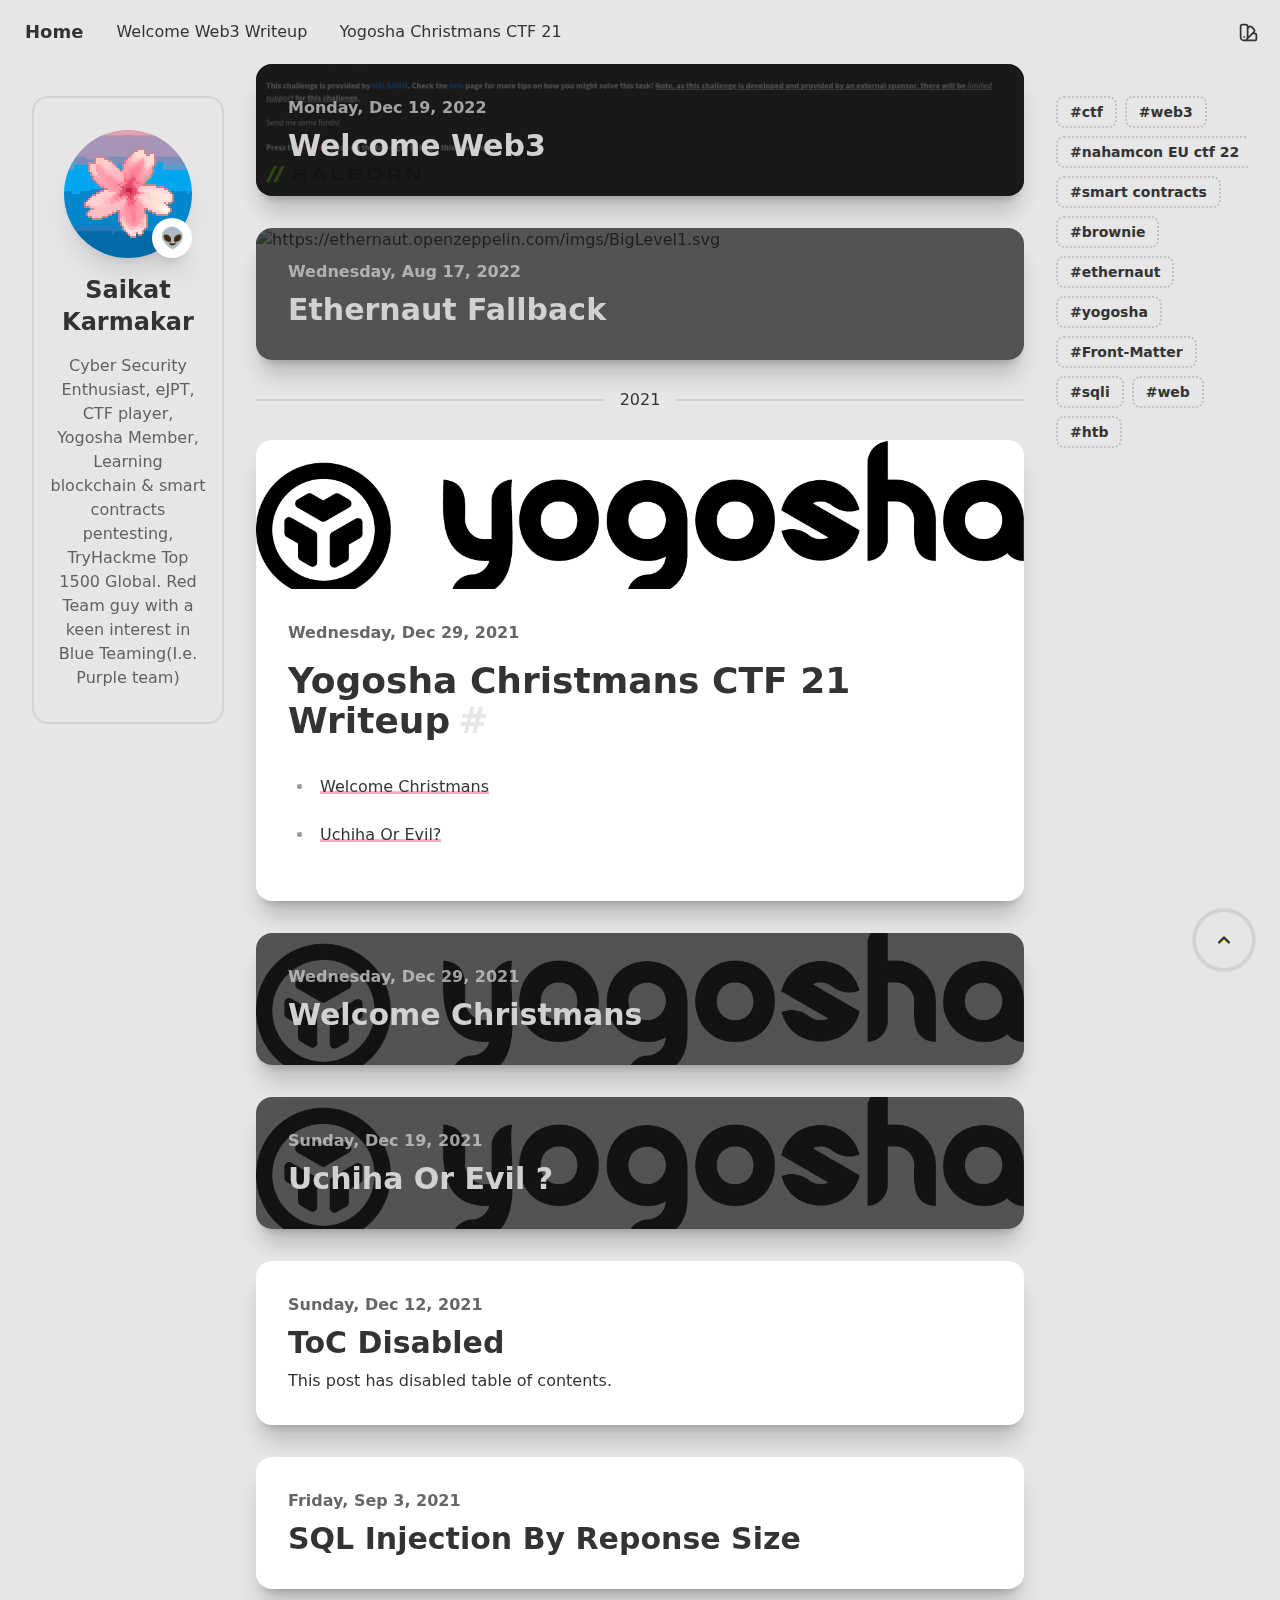
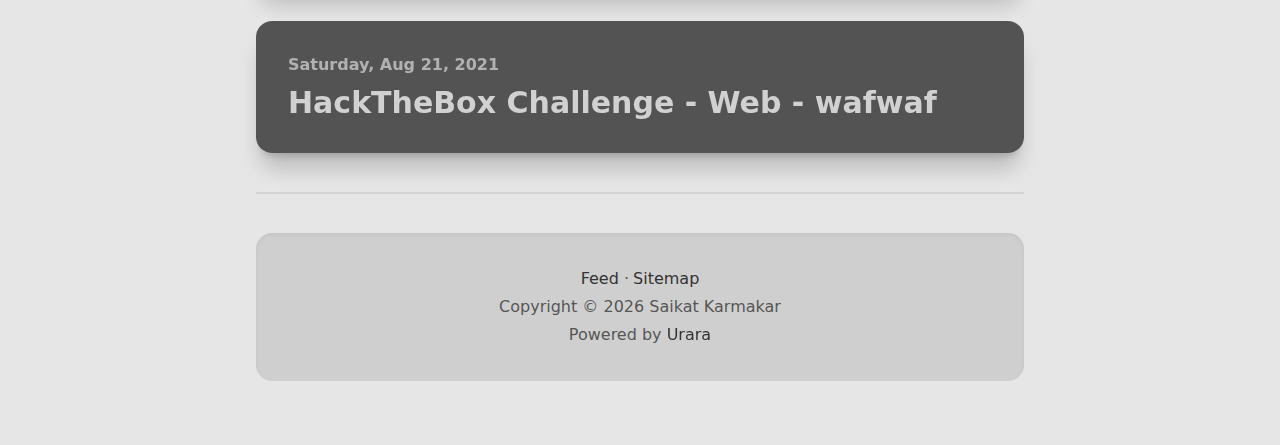
==== commit 3541f10a: "deploy: 4856aee3bc9b5e42764ff760815a7b6bcca4db60" ====
--- a/index.html
+++ b/index.html
@@ -10,7 +10,7 @@
     <link rel="sitemap" type="application/xml" href="/sitemap.xml" />
     <meta http-equiv="content-security-policy" content="">
 		<link href="./_app/immutable/assets/_layout-22506840.css" rel="stylesheet">
-		<link rel="modulepreload" href="./_app/immutable/start-0de08888.js">
+		<link rel="modulepreload" href="./_app/immutable/start-6f7229a9.js">
 		<link rel="modulepreload" href="./_app/immutable/chunks/index-9671d79c.js">
 		<link rel="modulepreload" href="./_app/immutable/chunks/singletons-626dbfc1.js">
 		<link rel="modulepreload" href="./_app/immutable/chunks/preload-helper-41c905a7.js">
@@ -133,12 +133,12 @@
   <div class="text-center flex flex-col gap-2"><h2 class="text-2xl font-bold mt-0 mb-2 p-name">Saikat Karmakar</h2>
     <p class="opacity-75 p-note"><!-- HTML_TAG_START -->Cyber Security Enthusiast, eJPT, CTF player, Yogosha Member, Learning blockchain & smart contracts pentesting, TryHackme Top 1500 Global. Red Team guy with a keen interest in Blue Teaming(I.e. Purple team)<!-- HTML_TAG_END --></p>
     </div></div></div>
-  <div class="flex-1 w-full max-w-screen-md xl:order-last mx-auto xl:ml-0 xl:mr-8 xl:max-w-md"><div class="flex xl:flex-wrap gap-2 overflow-x-auto xl:overflow-x-hidden overflow-y-hidden max-h-24 my-auto xl:max-h-fit max-w-fit xl:max-w-full pl-8 md:px-0 xl:pl-8 xl:pt-8"><button id="smart contracts" class="btn btn-sm btn-ghost normal-case border-dotted border-base-content/20 border-2 mt-4 mb-8 xl:m-0">#smart contracts
+  <div class="flex-1 w-full max-w-screen-md xl:order-last mx-auto xl:ml-0 xl:mr-8 xl:max-w-md"><div class="flex xl:flex-wrap gap-2 overflow-x-auto xl:overflow-x-hidden overflow-y-hidden max-h-24 my-auto xl:max-h-fit max-w-fit xl:max-w-full pl-8 md:px-0 xl:pl-8 xl:pt-8"><button id="ctf" class="btn btn-sm btn-ghost normal-case border-dotted border-base-content/20 border-2 mt-4 mb-8 xl:m-0">#ctf
           </button><button id="web3" class="btn btn-sm btn-ghost normal-case border-dotted border-base-content/20 border-2 mt-4 mb-8 xl:m-0">#web3
+          </button><button id="nahamcon EU ctf 22" class="btn btn-sm btn-ghost normal-case border-dotted border-base-content/20 border-2 mt-4 mb-8 xl:m-0">#nahamcon EU ctf 22
+          </button><button id="smart contracts" class="btn btn-sm btn-ghost normal-case border-dotted border-base-content/20 border-2 mt-4 mb-8 xl:m-0">#smart contracts
           </button><button id="brownie" class="btn btn-sm btn-ghost normal-case border-dotted border-base-content/20 border-2 mt-4 mb-8 xl:m-0">#brownie
           </button><button id="ethernaut" class="btn btn-sm btn-ghost normal-case border-dotted border-base-content/20 border-2 mt-4 mb-8 xl:m-0">#ethernaut
-          </button><button id="ctf" class="btn btn-sm btn-ghost normal-case border-dotted border-base-content/20 border-2 mt-4 mb-8 xl:m-0">#ctf
-          </button><button id="nahamcon EU ctf 22" class="btn btn-sm btn-ghost normal-case border-dotted border-base-content/20 border-2 mt-4 mb-8 xl:m-0">#nahamcon EU ctf 22
           </button><button id="yogosha" class="btn btn-sm btn-ghost normal-case border-dotted border-base-content/20 border-2 mt-4 mb-8 xl:m-0">#yogosha
           </button><button id="Front-Matter" class="btn btn-sm btn-ghost normal-case border-dotted border-base-content/20 border-2 mt-4 mb-8 xl:m-0">#Front-Matter
           </button><button id="sqli" class="btn btn-sm btn-ghost normal-case border-dotted border-base-content/20 border-2 mt-4 mb-8 xl:m-0">#sqli
@@ -151,21 +151,6 @@
           
           <div class="rounded-box transition-all duration-500 ease-in-out hover:z-30 hover:shadow-lg md:shadow-xl md:hover:shadow-2xl md:hover:-translate-y-0.5"><article itemscope itemtype="https://schema.org/BlogPosting" itemprop="blogPost" class="h-entry card bg-base-100 rounded-none md:rounded-box md:shadow-xl overflow-hidden z-10   group image-full before:!rounded-none">
   
-  <figure class="!block"><img src="https://ethernaut.openzeppelin.com/imgs/BigLevel1.svg" alt="https://ethernaut.openzeppelin.com/imgs/BigLevel1.svg" class="u-featured object-center h-full w-full absolute group-hover:scale-105 transition-transform duration-500 ease-in-out" loading="eager" decoding="auto"></figure>
-  <div class="card-body gap-0 md:col-start-1 md:row-start-1 md:text-neutral-content md:z-20"><div class="flex flex-col gap-2">
-      <div class="flex font-semibold gap-1.5"><a rel="author" class="opacity-75 hover:opacity-100 hover:text-primary duration-500 ease-in-out p-author h-card hidden" href="https://urara-demo.netlify.app">Saikat Karmakar</a>
-  <span class="opacity-50 hidden">/</span>
-  <a href="/Ethernaut/Fallback" class="u-url u-uid swap group/time"><time class="group-hover/time:opacity-0 font-semibold opacity-75 duration-500 ease-in-out mr-auto dt-published" datetime="2022-12-19T00:00:00.000Z" itemprop="datePublished">Monday, Dec 19, 2022</time>
-    <time class="opacity-0 group-hover/time:opacity-100 font-semibold text-primary duration-500 ease-in-out mr-auto dt-updated" datetime="2022-12-19T00:00:00.000Z" itemprop="dateModified">Monday, Dec 19, 2022</time></a></div>
-      <h2 itemprop="name headline" class="card-title text-3xl mr-auto bg-[length:100%_0%] bg-[position:0_88%] underline decoration-4 decoration-transparent group-hover:decoration-primary hover:bg-[length:100%_100%] hover:text-primary-content bg-gradient-to-t from-primary to-primary bg-no-repeat transition-all ease-in-out duration-300"><a itemprop="url" class="u-url p-name" href="/Ethernaut/Fallback">Ethernaut Fallback</a></h2>
-      </div>
-    <main itemprop="articleBody" class="urara-prose prose e-content"></main>
-    </div>
-  </article>
-          </div>
-          
-          <div class="rounded-box transition-all duration-500 ease-in-out hover:z-30 hover:shadow-lg md:shadow-xl md:hover:shadow-2xl md:hover:-translate-y-0.5"><article itemscope itemtype="https://schema.org/BlogPosting" itemprop="blogPost" class="h-entry card bg-base-100 rounded-none md:rounded-box md:shadow-xl overflow-hidden z-10   group image-full before:!rounded-none">
-  
   <figure class="!block"><img src="/assets/info.png" alt="/assets/info.png" class="u-featured object-center h-full w-full absolute group-hover:scale-105 transition-transform duration-500 ease-in-out" loading="eager" decoding="auto"></figure>
   <div class="card-body gap-0 md:col-start-1 md:row-start-1 md:text-neutral-content md:z-20"><div class="flex flex-col gap-2">
       <div class="flex font-semibold gap-1.5"><a rel="author" class="opacity-75 hover:opacity-100 hover:text-primary duration-500 ease-in-out p-author h-card hidden" href="https://urara-demo.netlify.app">Saikat Karmakar</a>
@@ -178,6 +163,21 @@
     </div>
   </article>
           </div>
+          
+          <div class="rounded-box transition-all duration-500 ease-in-out hover:z-30 hover:shadow-lg md:shadow-xl md:hover:shadow-2xl md:hover:-translate-y-0.5"><article itemscope itemtype="https://schema.org/BlogPosting" itemprop="blogPost" class="h-entry card bg-base-100 rounded-none md:rounded-box md:shadow-xl overflow-hidden z-10   group image-full before:!rounded-none">
+  
+  <figure class="!block"><img src="https://ethernaut.openzeppelin.com/imgs/BigLevel1.svg" alt="https://ethernaut.openzeppelin.com/imgs/BigLevel1.svg" class="u-featured object-center h-full w-full absolute group-hover:scale-105 transition-transform duration-500 ease-in-out" loading="eager" decoding="auto"></figure>
+  <div class="card-body gap-0 md:col-start-1 md:row-start-1 md:text-neutral-content md:z-20"><div class="flex flex-col gap-2">
+      <div class="flex font-semibold gap-1.5"><a rel="author" class="opacity-75 hover:opacity-100 hover:text-primary duration-500 ease-in-out p-author h-card hidden" href="https://urara-demo.netlify.app">Saikat Karmakar</a>
+  <span class="opacity-50 hidden">/</span>
+  <a href="/Ethernaut/Fallback" class="u-url u-uid swap group/time"><time class="group-hover/time:opacity-0 font-semibold opacity-75 duration-500 ease-in-out mr-auto dt-published" datetime="2022-08-17T00:00:00.000Z" itemprop="datePublished">Wednesday, Aug 17, 2022</time>
+    <time class="opacity-0 group-hover/time:opacity-100 font-semibold text-primary duration-500 ease-in-out mr-auto dt-updated" datetime="2022-12-19T00:00:00.000Z" itemprop="dateModified">Monday, Dec 19, 2022</time></a></div>
+      <h2 itemprop="name headline" class="card-title text-3xl mr-auto bg-[length:100%_0%] bg-[position:0_88%] underline decoration-4 decoration-transparent group-hover:decoration-primary hover:bg-[length:100%_100%] hover:text-primary-content bg-gradient-to-t from-primary to-primary bg-no-repeat transition-all ease-in-out duration-300"><a itemprop="url" class="u-url p-name" href="/Ethernaut/Fallback">Ethernaut Fallback</a></h2>
+      </div>
+    <main itemprop="articleBody" class="urara-prose prose e-content"></main>
+    </div>
+  </article>
+          </div>
           <div class="divider my-4 md:my-0">2021
             </div>
           <div class="rounded-box transition-all duration-500 ease-in-out hover:z-30 hover:shadow-lg md:shadow-xl md:hover:shadow-2xl md:hover:-translate-y-0.5"><div itemscope itemtype="https://schema.org/BlogPosting" itemprop="blogPost" class="h-entry card bg-base-100 rounded-none md:rounded-box md:shadow-xl overflow-hidden z-10   group  before:!rounded-none">
@@ -232,7 +232,7 @@
       <div class="flex font-semibold gap-1.5"><a rel="author" class="opacity-75 hover:opacity-100 hover:text-primary duration-500 ease-in-out p-author h-card hidden" href="https://urara-demo.netlify.app">Saikat Karmakar</a>
   <span class="opacity-50 hidden">/</span>
   <a href="/Welcome Web3/toc-disabled" class="u-url u-uid swap group/time"><time class="group-hover/time:opacity-0 font-semibold opacity-75 duration-500 ease-in-out mr-auto dt-published" datetime="2021-12-12T00:00:00.000Z" itemprop="datePublished">Sunday, Dec 12, 2021</time>
-    <time class="opacity-0 group-hover/time:opacity-100 font-semibold text-primary duration-500 ease-in-out mr-auto dt-updated" datetime="2023-01-13T20:03:17.945Z" itemprop="dateModified">Friday, Jan 13, 2023</time></a></div>
+    <time class="opacity-0 group-hover/time:opacity-100 font-semibold text-primary duration-500 ease-in-out mr-auto dt-updated" datetime="2023-01-13T20:04:36.627Z" itemprop="dateModified">Friday, Jan 13, 2023</time></a></div>
       <h2 itemprop="name headline" class="card-title text-3xl mr-auto bg-[length:100%_0%] bg-[position:0_88%] underline decoration-4 decoration-transparent group-hover:decoration-primary hover:bg-[length:100%_100%] hover:text-primary-content bg-gradient-to-t from-primary to-primary bg-no-repeat transition-all ease-in-out duration-300"><a itemprop="url" class="u-url p-name" href="/Welcome Web3/toc-disabled">ToC Disabled</a></h2>
       <p itemprop="description" class="p-summary mb-auto">This post has disabled table of contents.</p></div>
     <main itemprop="articleBody" class="urara-prose prose e-content"></main>
@@ -247,7 +247,7 @@
       <div class="flex font-semibold gap-1.5"><a rel="author" class="opacity-75 hover:opacity-100 hover:text-primary duration-500 ease-in-out p-author h-card hidden" href="https://urara-demo.netlify.app">Saikat Karmakar</a>
   <span class="opacity-50 hidden">/</span>
   <a href="/SQL Injection Using Threading" class="u-url u-uid swap group/time"><time class="group-hover/time:opacity-0 font-semibold opacity-75 duration-500 ease-in-out mr-auto dt-published" datetime="2021-09-03T00:00:00.000Z" itemprop="datePublished">Friday, Sep 3, 2021</time>
-    <time class="opacity-0 group-hover/time:opacity-100 font-semibold text-primary duration-500 ease-in-out mr-auto dt-updated" datetime="2023-01-13T20:03:17.945Z" itemprop="dateModified">Friday, Jan 13, 2023</time></a></div>
+    <time class="opacity-0 group-hover/time:opacity-100 font-semibold text-primary duration-500 ease-in-out mr-auto dt-updated" datetime="2023-01-13T20:04:36.627Z" itemprop="dateModified">Friday, Jan 13, 2023</time></a></div>
       <h2 itemprop="name headline" class="card-title text-3xl mr-auto bg-[length:100%_0%] bg-[position:0_88%] underline decoration-4 decoration-transparent group-hover:decoration-primary hover:bg-[length:100%_100%] hover:text-primary-content bg-gradient-to-t from-primary to-primary bg-no-repeat transition-all ease-in-out duration-300"><a itemprop="url" class="u-url p-name" href="/SQL Injection Using Threading">SQL Injection By Reponse Size</a></h2>
       </div>
     <main itemprop="articleBody" class="urara-prose prose e-content"></main>
@@ -262,7 +262,7 @@
       <div class="flex font-semibold gap-1.5"><a rel="author" class="opacity-75 hover:opacity-100 hover:text-primary duration-500 ease-in-out p-author h-card hidden" href="https://urara-demo.netlify.app">Saikat Karmakar</a>
   <span class="opacity-50 hidden">/</span>
   <a href="/HackTheBox/wafwaf" class="u-url u-uid swap group/time"><time class="group-hover/time:opacity-0 font-semibold opacity-75 duration-500 ease-in-out mr-auto dt-published" datetime="2021-08-21T00:00:00.000Z" itemprop="datePublished">Saturday, Aug 21, 2021</time>
-    <time class="opacity-0 group-hover/time:opacity-100 font-semibold text-primary duration-500 ease-in-out mr-auto dt-updated" datetime="2023-01-13T20:03:17.945Z" itemprop="dateModified">Friday, Jan 13, 2023</time></a></div>
+    <time class="opacity-0 group-hover/time:opacity-100 font-semibold text-primary duration-500 ease-in-out mr-auto dt-updated" datetime="2023-01-13T20:04:36.627Z" itemprop="dateModified">Friday, Jan 13, 2023</time></a></div>
       <h2 itemprop="name headline" class="card-title text-3xl mr-auto bg-[length:100%_0%] bg-[position:0_88%] underline decoration-4 decoration-transparent group-hover:decoration-primary hover:bg-[length:100%_100%] hover:text-primary-content bg-gradient-to-t from-primary to-primary bg-no-repeat transition-all ease-in-out duration-300"><a itemprop="url" class="u-url p-name" href="/HackTheBox/wafwaf">HackTheBox Challenge - Web - wafwaf</a></h2>
       </div>
     <main itemprop="articleBody" class="urara-prose prose e-content"></main>
@@ -283,14 +283,14 @@
       </p></div></footer></div></div></div></div>
 
 
-		<script type="module" data-sveltekit-hydrate="8mekgx">
-			import { start } from "./_app/immutable/start-0de08888.js";
+		<script type="module" data-sveltekit-hydrate="n11c52">
+			import { start } from "./_app/immutable/start-6f7229a9.js";
 
 			start({
 				env: {},
 				paths: {"base":"","assets":""},
-				target: document.querySelector('[data-sveltekit-hydrate="8mekgx"]').parentNode,
-				version: "1673640214843",
+				target: document.querySelector('[data-sveltekit-hydrate="n11c52"]').parentNode,
+				version: "1673640294772",
 				hydrate: {
 					node_ids: [0, 2],
 					data: [null,null],
@@ -298,6 +298,6 @@
 				}
 			});
 		</script>
-	<script type="application/json" data-sveltekit-fetched data-url="/posts.json">{"status":200,"statusText":"","headers":{},"body":"[{\"title\":\"Ethernaut Fallback\",\"image\":\"https://ethernaut.openzeppelin.com/imgs/BigLevel1.svg\",\"created\":\"2022-12-19T00:00:00.000Z\",\"updated\":\"2022-12-19T00:00:00.000Z\",\"tags\":[\"smart contracts\",\"web3\",\"brownie\",\"ethernaut\"],\"flags\":[],\"slug\":\"/Ethernaut/Fallback/+page.svelte.md\",\"path\":\"/Ethernaut/Fallback\",\"toc\":[{\"depth\":2,\"title\":\"Solution\",\"slug\":\"solution\"},{\"depth\":2,\"title\":\"Approach\",\"slug\":\"approach\"},{\"depth\":2,\"title\":\"Using Brownie to run the program\",\"slug\":\"using-brownie-to-run-the-program\"}],\"type\":\"article\",\"html\":\"\"},{\"title\":\"Welcome Web3\",\"image\":\"/assets/info.png\",\"created\":\"2022-12-19T00:00:00.000Z\",\"updated\":\"2022-12-19T00:00:00.000Z\",\"tags\":[\"ctf\",\"web3\",\"nahamcon EU ctf 22\"],\"flags\":[],\"slug\":\"/Welcome Web3/+page.svelte.md\",\"path\":\"/Welcome Web3\",\"toc\":false,\"type\":\"article\",\"html\":\"\"},{\"image\":\"/assets/APYxowi.png\",\"created\":\"2021-12-29T00:00:00.000Z\",\"updated\":\"2021-12-29T00:00:00.000Z\",\"flags\":[],\"slug\":\"/Yogosha Christmans CTF 21/+page.svelte.md\",\"path\":\"/Yogosha Christmans CTF 21\",\"toc\":[{\"depth\":1,\"title\":\"Yogosha Christmans CTF 21 Writeup\",\"slug\":\"yogosha-christmans-ctf-21-writeup\"}],\"type\":\"photo\",\"html\":\"\u003Ch1 id=\\\"yogosha-christmans-ctf-21-writeup\\\">\u003Ca href=\\\"#yogosha-christmans-ctf-21-writeup\\\">Yogosha Christmans CTF 21 Writeup\u003C/a>\u003C/h1>\u003Cul>\u003Cli>\u003Cp>\u003Ca href=\\\"/Yogosha%20Christmans%20CTF%2021/Welcome%20Christmas\\\">Welcome Christmans\u003C/a>\u003C/p>\u003C/li>\u003Cli>\u003Cp>\u003Ca href=\\\"/Yogosha%20Christmans%20CTF%2021/Uchiha%20Or%20Evil/\\\">Uchiha Or Evil?\u003C/a>\u003C/p>\u003C/li>\u003C/ul>\"},{\"title\":\"Welcome Christmans\",\"image\":\"/assets/APYxowi.png\",\"created\":\"2021-12-29T00:00:00.000Z\",\"updated\":\"2021-12-29T00:00:00.000Z\",\"tags\":[\"ctf\",\"yogosha\"],\"flags\":[],\"slug\":\"/Yogosha Christmans CTF 21/Welcome Christmas/+page.svelte.md\",\"path\":\"/Yogosha Christmans CTF 21/Welcome Christmas\",\"toc\":[{\"depth\":1,\"title\":\"Welcome Christmas\",\"slug\":\"welcome-christmas\"},{\"depth\":4,\"title\":\"flag\",\"slug\":\"flag\"}],\"type\":\"article\",\"html\":\"\"},{\"title\":\"Uchiha Or Evil ?\",\"image\":\"/assets/APYxowi.png\",\"created\":\"2021-12-19T00:00:00.000Z\",\"updated\":\"2021-12-19T00:00:00.000Z\",\"tags\":[\"ctf\",\"yogosha\"],\"flags\":[],\"slug\":\"/Yogosha Christmans CTF 21/Uchiha Or Evil/+page.svelte.md\",\"path\":\"/Yogosha Christmans CTF 21/Uchiha Or Evil\",\"toc\":[{\"depth\":1,\"title\":\"Uchiha Or Evil ?\",\"slug\":\"uchiha-or-evil-\"},{\"depth\":4,\"title\":\"Thank you for reading this write-up I hope it helped you. I was only able to solve only the first 2 challenges so that’s all from me. I hope you learned something. I’ll try to add links of other people whole solved the entire thing\",\"slug\":\"[base64]\"}],\"type\":\"article\",\"html\":\"\"},{\"title\":\"ToC Disabled\",\"summary\":\"This post has disabled table of contents.\",\"created\":\"2021-12-12T00:00:00.000Z\",\"tags\":[\"Front-Matter\"],\"toc\":false,\"flags\":[],\"updated\":\"2023-01-13T20:03:17.945Z\",\"slug\":\"/Welcome Web3/toc-disabled/+page.md\",\"path\":\"/Welcome Web3/toc-disabled\",\"type\":\"article\",\"html\":\"\"},{\"title\":\"SQL Injection By Reponse Size\",\"created\":\"2021-09-03T00:00:00.000Z\",\"tags\":[\"ctf\",\"sqli\",\"web\"],\"flags\":[],\"updated\":\"2023-01-13T20:03:17.945Z\",\"slug\":\"/SQL Injection Using Threading/+page.svelte.md\",\"path\":\"/SQL Injection Using Threading\",\"toc\":false,\"type\":\"article\",\"html\":\"\"},{\"title\":\"HackTheBox Challenge - Web - wafwaf\",\"image\":\"/assets/wafwaf.png\",\"created\":\"2021-08-21T00:00:00.000Z\",\"tags\":[\"ctf\",\"sqli\",\"htb\",\"web\"],\"flags\":[],\"updated\":\"2023-01-13T20:03:17.945Z\",\"slug\":\"/HackTheBox/wafwaf/+page.svelte.md\",\"path\":\"/HackTheBox/wafwaf\",\"toc\":false,\"type\":\"article\",\"html\":\"\"}]"}</script>
+	<script type="application/json" data-sveltekit-fetched data-url="/posts.json">{"status":200,"statusText":"","headers":{},"body":"[{\"title\":\"Welcome Web3\",\"image\":\"/assets/info.png\",\"created\":\"2022-12-19T00:00:00.000Z\",\"updated\":\"2022-12-19T00:00:00.000Z\",\"tags\":[\"ctf\",\"web3\",\"nahamcon EU ctf 22\"],\"flags\":[],\"slug\":\"/Welcome Web3/+page.svelte.md\",\"path\":\"/Welcome Web3\",\"toc\":false,\"type\":\"article\",\"html\":\"\"},{\"title\":\"Ethernaut Fallback\",\"image\":\"https://ethernaut.openzeppelin.com/imgs/BigLevel1.svg\",\"created\":\"2022-08-17T00:00:00.000Z\",\"updated\":\"2022-12-19T00:00:00.000Z\",\"tags\":[\"smart contracts\",\"web3\",\"brownie\",\"ethernaut\"],\"flags\":[],\"slug\":\"/Ethernaut/Fallback/+page.svelte.md\",\"path\":\"/Ethernaut/Fallback\",\"toc\":[{\"depth\":2,\"title\":\"Solution\",\"slug\":\"solution\"},{\"depth\":2,\"title\":\"Approach\",\"slug\":\"approach\"},{\"depth\":2,\"title\":\"Using Brownie to run the program\",\"slug\":\"using-brownie-to-run-the-program\"}],\"type\":\"article\",\"html\":\"\"},{\"image\":\"/assets/APYxowi.png\",\"created\":\"2021-12-29T00:00:00.000Z\",\"updated\":\"2021-12-29T00:00:00.000Z\",\"flags\":[],\"slug\":\"/Yogosha Christmans CTF 21/+page.svelte.md\",\"path\":\"/Yogosha Christmans CTF 21\",\"toc\":[{\"depth\":1,\"title\":\"Yogosha Christmans CTF 21 Writeup\",\"slug\":\"yogosha-christmans-ctf-21-writeup\"}],\"type\":\"photo\",\"html\":\"\u003Ch1 id=\\\"yogosha-christmans-ctf-21-writeup\\\">\u003Ca href=\\\"#yogosha-christmans-ctf-21-writeup\\\">Yogosha Christmans CTF 21 Writeup\u003C/a>\u003C/h1>\u003Cul>\u003Cli>\u003Cp>\u003Ca href=\\\"/Yogosha%20Christmans%20CTF%2021/Welcome%20Christmas\\\">Welcome Christmans\u003C/a>\u003C/p>\u003C/li>\u003Cli>\u003Cp>\u003Ca href=\\\"/Yogosha%20Christmans%20CTF%2021/Uchiha%20Or%20Evil/\\\">Uchiha Or Evil?\u003C/a>\u003C/p>\u003C/li>\u003C/ul>\"},{\"title\":\"Welcome Christmans\",\"image\":\"/assets/APYxowi.png\",\"created\":\"2021-12-29T00:00:00.000Z\",\"updated\":\"2021-12-29T00:00:00.000Z\",\"tags\":[\"ctf\",\"yogosha\"],\"flags\":[],\"slug\":\"/Yogosha Christmans CTF 21/Welcome Christmas/+page.svelte.md\",\"path\":\"/Yogosha Christmans CTF 21/Welcome Christmas\",\"toc\":[{\"depth\":1,\"title\":\"Welcome Christmas\",\"slug\":\"welcome-christmas\"},{\"depth\":4,\"title\":\"flag\",\"slug\":\"flag\"}],\"type\":\"article\",\"html\":\"\"},{\"title\":\"Uchiha Or Evil ?\",\"image\":\"/assets/APYxowi.png\",\"created\":\"2021-12-19T00:00:00.000Z\",\"updated\":\"2021-12-19T00:00:00.000Z\",\"tags\":[\"ctf\",\"yogosha\"],\"flags\":[],\"slug\":\"/Yogosha Christmans CTF 21/Uchiha Or Evil/+page.svelte.md\",\"path\":\"/Yogosha Christmans CTF 21/Uchiha Or Evil\",\"toc\":[{\"depth\":1,\"title\":\"Uchiha Or Evil ?\",\"slug\":\"uchiha-or-evil-\"},{\"depth\":4,\"title\":\"Thank you for reading this write-up I hope it helped you. I was only able to solve only the first 2 challenges so that’s all from me. I hope you learned something. I’ll try to add links of other people whole solved the entire thing\",\"slug\":\"[base64]\"}],\"type\":\"article\",\"html\":\"\"},{\"title\":\"ToC Disabled\",\"summary\":\"This post has disabled table of contents.\",\"created\":\"2021-12-12T00:00:00.000Z\",\"tags\":[\"Front-Matter\"],\"toc\":false,\"flags\":[],\"updated\":\"2023-01-13T20:04:36.627Z\",\"slug\":\"/Welcome Web3/toc-disabled/+page.md\",\"path\":\"/Welcome Web3/toc-disabled\",\"type\":\"article\",\"html\":\"\"},{\"title\":\"SQL Injection By Reponse Size\",\"created\":\"2021-09-03T00:00:00.000Z\",\"tags\":[\"ctf\",\"sqli\",\"web\"],\"flags\":[],\"updated\":\"2023-01-13T20:04:36.627Z\",\"slug\":\"/SQL Injection Using Threading/+page.svelte.md\",\"path\":\"/SQL Injection Using Threading\",\"toc\":false,\"type\":\"article\",\"html\":\"\"},{\"title\":\"HackTheBox Challenge - Web - wafwaf\",\"image\":\"/assets/wafwaf.png\",\"created\":\"2021-08-21T00:00:00.000Z\",\"tags\":[\"ctf\",\"sqli\",\"htb\",\"web\"],\"flags\":[],\"updated\":\"2023-01-13T20:04:36.627Z\",\"slug\":\"/HackTheBox/wafwaf/+page.svelte.md\",\"path\":\"/HackTheBox/wafwaf\",\"toc\":false,\"type\":\"article\",\"html\":\"\"}]"}</script>
   </body>
 </html>
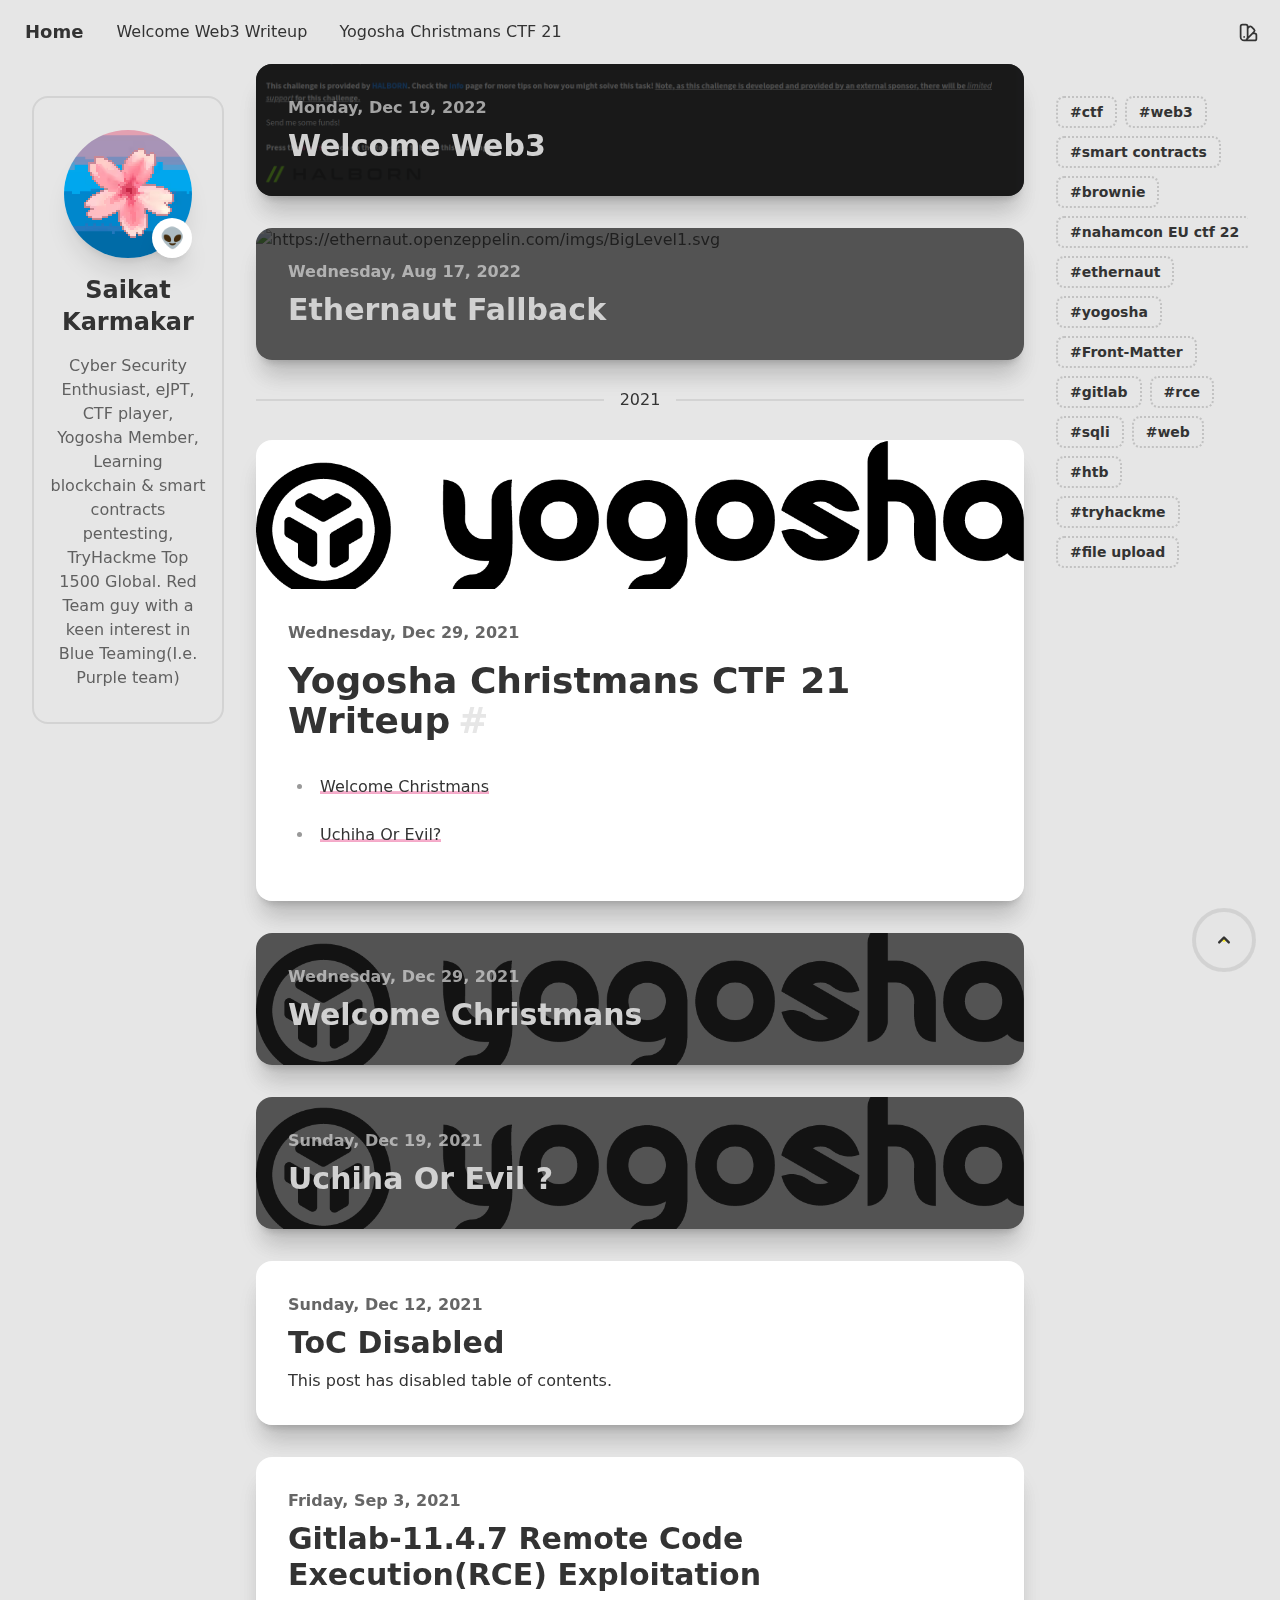
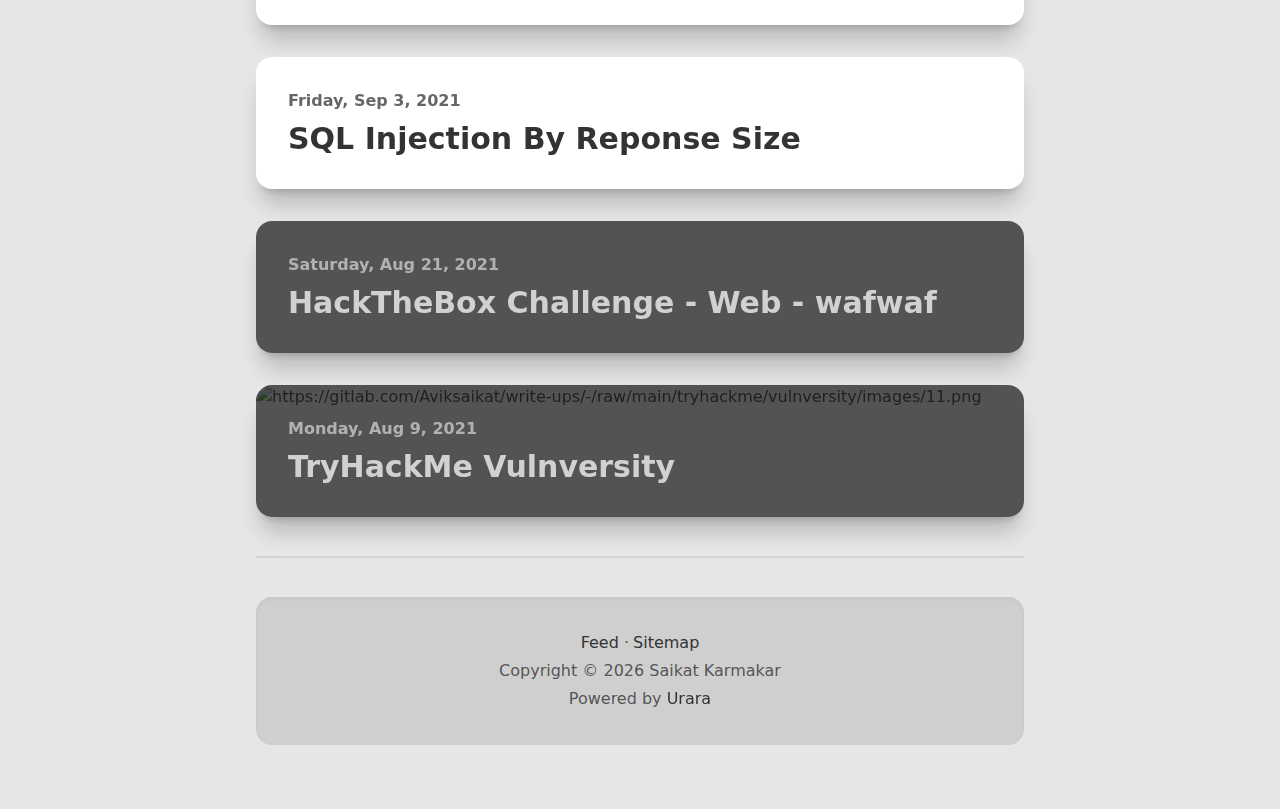
==== commit fe430043: "deploy: 4aef6d5c8c27298d7b7b44261cce64b7a2cce1ed" ====
--- a/index.html
+++ b/index.html
@@ -9,8 +9,8 @@
     <link rel="alternate" type="application/atom+xml" href="/atom.xml" />
     <link rel="sitemap" type="application/xml" href="/sitemap.xml" />
     <meta http-equiv="content-security-policy" content="">
-		<link href="./_app/immutable/assets/_layout-22506840.css" rel="stylesheet">
-		<link rel="modulepreload" href="./_app/immutable/start-6f7229a9.js">
+		<link href="./_app/immutable/assets/_layout-fe75ebb9.css" rel="stylesheet">
+		<link rel="modulepreload" href="./_app/immutable/start-a3379301.js">
 		<link rel="modulepreload" href="./_app/immutable/chunks/index-9671d79c.js">
 		<link rel="modulepreload" href="./_app/immutable/chunks/singletons-626dbfc1.js">
 		<link rel="modulepreload" href="./_app/immutable/chunks/preload-helper-41c905a7.js">
@@ -135,15 +135,19 @@
     </div></div></div>
   <div class="flex-1 w-full max-w-screen-md xl:order-last mx-auto xl:ml-0 xl:mr-8 xl:max-w-md"><div class="flex xl:flex-wrap gap-2 overflow-x-auto xl:overflow-x-hidden overflow-y-hidden max-h-24 my-auto xl:max-h-fit max-w-fit xl:max-w-full pl-8 md:px-0 xl:pl-8 xl:pt-8"><button id="ctf" class="btn btn-sm btn-ghost normal-case border-dotted border-base-content/20 border-2 mt-4 mb-8 xl:m-0">#ctf
           </button><button id="web3" class="btn btn-sm btn-ghost normal-case border-dotted border-base-content/20 border-2 mt-4 mb-8 xl:m-0">#web3
-          </button><button id="nahamcon EU ctf 22" class="btn btn-sm btn-ghost normal-case border-dotted border-base-content/20 border-2 mt-4 mb-8 xl:m-0">#nahamcon EU ctf 22
           </button><button id="smart contracts" class="btn btn-sm btn-ghost normal-case border-dotted border-base-content/20 border-2 mt-4 mb-8 xl:m-0">#smart contracts
           </button><button id="brownie" class="btn btn-sm btn-ghost normal-case border-dotted border-base-content/20 border-2 mt-4 mb-8 xl:m-0">#brownie
+          </button><button id="nahamcon EU ctf 22" class="btn btn-sm btn-ghost normal-case border-dotted border-base-content/20 border-2 mt-4 mb-8 xl:m-0">#nahamcon EU ctf 22
           </button><button id="ethernaut" class="btn btn-sm btn-ghost normal-case border-dotted border-base-content/20 border-2 mt-4 mb-8 xl:m-0">#ethernaut
           </button><button id="yogosha" class="btn btn-sm btn-ghost normal-case border-dotted border-base-content/20 border-2 mt-4 mb-8 xl:m-0">#yogosha
           </button><button id="Front-Matter" class="btn btn-sm btn-ghost normal-case border-dotted border-base-content/20 border-2 mt-4 mb-8 xl:m-0">#Front-Matter
+          </button><button id="gitlab" class="btn btn-sm btn-ghost normal-case border-dotted border-base-content/20 border-2 mt-4 mb-8 xl:m-0">#gitlab
+          </button><button id="rce" class="btn btn-sm btn-ghost normal-case border-dotted border-base-content/20 border-2 mt-4 mb-8 xl:m-0">#rce
           </button><button id="sqli" class="btn btn-sm btn-ghost normal-case border-dotted border-base-content/20 border-2 mt-4 mb-8 xl:m-0">#sqli
           </button><button id="web" class="btn btn-sm btn-ghost normal-case border-dotted border-base-content/20 border-2 mt-4 mb-8 xl:m-0">#web
           </button><button id="htb" class="btn btn-sm btn-ghost normal-case border-dotted border-base-content/20 border-2 mt-4 mb-8 xl:m-0">#htb
+          </button><button id="tryhackme" class="btn btn-sm btn-ghost normal-case border-dotted border-base-content/20 border-2 mt-4 mb-8 xl:m-0">#tryhackme
+          </button><button id="file upload" class="btn btn-sm btn-ghost normal-case border-dotted border-base-content/20 border-2 mt-4 mb-8 xl:m-0">#file upload
           </button></div></div>
   <div class="flex-none w-full max-w-screen-md mx-auto xl:mx-0">
       
@@ -232,7 +236,7 @@
       <div class="flex font-semibold gap-1.5"><a rel="author" class="opacity-75 hover:opacity-100 hover:text-primary duration-500 ease-in-out p-author h-card hidden" href="https://urara-demo.netlify.app">Saikat Karmakar</a>
   <span class="opacity-50 hidden">/</span>
   <a href="/Welcome Web3/toc-disabled" class="u-url u-uid swap group/time"><time class="group-hover/time:opacity-0 font-semibold opacity-75 duration-500 ease-in-out mr-auto dt-published" datetime="2021-12-12T00:00:00.000Z" itemprop="datePublished">Sunday, Dec 12, 2021</time>
-    <time class="opacity-0 group-hover/time:opacity-100 font-semibold text-primary duration-500 ease-in-out mr-auto dt-updated" datetime="2023-01-13T20:04:36.627Z" itemprop="dateModified">Friday, Jan 13, 2023</time></a></div>
+    <time class="opacity-0 group-hover/time:opacity-100 font-semibold text-primary duration-500 ease-in-out mr-auto dt-updated" datetime="2023-01-23T19:48:11.911Z" itemprop="dateModified">Monday, Jan 23, 2023</time></a></div>
       <h2 itemprop="name headline" class="card-title text-3xl mr-auto bg-[length:100%_0%] bg-[position:0_88%] underline decoration-4 decoration-transparent group-hover:decoration-primary hover:bg-[length:100%_100%] hover:text-primary-content bg-gradient-to-t from-primary to-primary bg-no-repeat transition-all ease-in-out duration-300"><a itemprop="url" class="u-url p-name" href="/Welcome Web3/toc-disabled">ToC Disabled</a></h2>
       <p itemprop="description" class="p-summary mb-auto">This post has disabled table of contents.</p></div>
     <main itemprop="articleBody" class="urara-prose prose e-content"></main>
@@ -246,8 +250,23 @@
   <div class="card-body gap-0 "><div class="flex flex-col gap-2">
       <div class="flex font-semibold gap-1.5"><a rel="author" class="opacity-75 hover:opacity-100 hover:text-primary duration-500 ease-in-out p-author h-card hidden" href="https://urara-demo.netlify.app">Saikat Karmakar</a>
   <span class="opacity-50 hidden">/</span>
+  <a href="/GitLab11.4.7-RCE" class="u-url u-uid swap group/time"><time class="group-hover/time:opacity-0 font-semibold opacity-75 duration-500 ease-in-out mr-auto dt-published" datetime="2021-09-03T00:00:00.000Z" itemprop="datePublished">Friday, Sep 3, 2021</time>
+    <time class="opacity-0 group-hover/time:opacity-100 font-semibold text-primary duration-500 ease-in-out mr-auto dt-updated" datetime="2022-12-19T00:00:00.000Z" itemprop="dateModified">Monday, Dec 19, 2022</time></a></div>
+      <h2 itemprop="name headline" class="card-title text-3xl mr-auto bg-[length:100%_0%] bg-[position:0_88%] underline decoration-4 decoration-transparent group-hover:decoration-primary hover:bg-[length:100%_100%] hover:text-primary-content bg-gradient-to-t from-primary to-primary bg-no-repeat transition-all ease-in-out duration-300"><a itemprop="url" class="u-url p-name" href="/GitLab11.4.7-RCE">Gitlab-11.4.7 Remote Code Execution(RCE) Exploitation</a></h2>
+      </div>
+    <main itemprop="articleBody" class="urara-prose prose e-content"></main>
+    </div>
+  </article>
+          </div>
+          
+          <div class="rounded-box transition-all duration-500 ease-in-out hover:z-30 hover:shadow-lg md:shadow-xl md:hover:shadow-2xl md:hover:-translate-y-0.5"><article itemscope itemtype="https://schema.org/BlogPosting" itemprop="blogPost" class="h-entry card bg-base-100 rounded-none md:rounded-box md:shadow-xl overflow-hidden z-10   group">
+  
+  
+  <div class="card-body gap-0 "><div class="flex flex-col gap-2">
+      <div class="flex font-semibold gap-1.5"><a rel="author" class="opacity-75 hover:opacity-100 hover:text-primary duration-500 ease-in-out p-author h-card hidden" href="https://urara-demo.netlify.app">Saikat Karmakar</a>
+  <span class="opacity-50 hidden">/</span>
   <a href="/SQL Injection Using Threading" class="u-url u-uid swap group/time"><time class="group-hover/time:opacity-0 font-semibold opacity-75 duration-500 ease-in-out mr-auto dt-published" datetime="2021-09-03T00:00:00.000Z" itemprop="datePublished">Friday, Sep 3, 2021</time>
-    <time class="opacity-0 group-hover/time:opacity-100 font-semibold text-primary duration-500 ease-in-out mr-auto dt-updated" datetime="2023-01-13T20:04:36.627Z" itemprop="dateModified">Friday, Jan 13, 2023</time></a></div>
+    <time class="opacity-0 group-hover/time:opacity-100 font-semibold text-primary duration-500 ease-in-out mr-auto dt-updated" datetime="2023-01-23T19:48:11.911Z" itemprop="dateModified">Monday, Jan 23, 2023</time></a></div>
       <h2 itemprop="name headline" class="card-title text-3xl mr-auto bg-[length:100%_0%] bg-[position:0_88%] underline decoration-4 decoration-transparent group-hover:decoration-primary hover:bg-[length:100%_100%] hover:text-primary-content bg-gradient-to-t from-primary to-primary bg-no-repeat transition-all ease-in-out duration-300"><a itemprop="url" class="u-url p-name" href="/SQL Injection Using Threading">SQL Injection By Reponse Size</a></h2>
       </div>
     <main itemprop="articleBody" class="urara-prose prose e-content"></main>
@@ -262,8 +281,23 @@
       <div class="flex font-semibold gap-1.5"><a rel="author" class="opacity-75 hover:opacity-100 hover:text-primary duration-500 ease-in-out p-author h-card hidden" href="https://urara-demo.netlify.app">Saikat Karmakar</a>
   <span class="opacity-50 hidden">/</span>
   <a href="/HackTheBox/wafwaf" class="u-url u-uid swap group/time"><time class="group-hover/time:opacity-0 font-semibold opacity-75 duration-500 ease-in-out mr-auto dt-published" datetime="2021-08-21T00:00:00.000Z" itemprop="datePublished">Saturday, Aug 21, 2021</time>
-    <time class="opacity-0 group-hover/time:opacity-100 font-semibold text-primary duration-500 ease-in-out mr-auto dt-updated" datetime="2023-01-13T20:04:36.627Z" itemprop="dateModified">Friday, Jan 13, 2023</time></a></div>
+    <time class="opacity-0 group-hover/time:opacity-100 font-semibold text-primary duration-500 ease-in-out mr-auto dt-updated" datetime="2023-01-23T19:48:11.911Z" itemprop="dateModified">Monday, Jan 23, 2023</time></a></div>
       <h2 itemprop="name headline" class="card-title text-3xl mr-auto bg-[length:100%_0%] bg-[position:0_88%] underline decoration-4 decoration-transparent group-hover:decoration-primary hover:bg-[length:100%_100%] hover:text-primary-content bg-gradient-to-t from-primary to-primary bg-no-repeat transition-all ease-in-out duration-300"><a itemprop="url" class="u-url p-name" href="/HackTheBox/wafwaf">HackTheBox Challenge - Web - wafwaf</a></h2>
+      </div>
+    <main itemprop="articleBody" class="urara-prose prose e-content"></main>
+    </div>
+  </article>
+          </div>
+          
+          <div class="rounded-box transition-all duration-500 ease-in-out hover:z-30 hover:shadow-lg md:shadow-xl md:hover:shadow-2xl md:hover:-translate-y-0.5"><article itemscope itemtype="https://schema.org/BlogPosting" itemprop="blogPost" class="h-entry card bg-base-100 rounded-none md:rounded-box md:shadow-xl overflow-hidden z-10   group image-full before:!rounded-none">
+  
+  <figure class="!block"><img src="https://gitlab.com/Aviksaikat/write-ups/-/raw/main/tryhackme/vulnversity/images/11.png" alt="https://gitlab.com/Aviksaikat/write-ups/-/raw/main/tryhackme/vulnversity/images/11.png" class="u-featured object-center h-full w-full absolute group-hover:scale-105 transition-transform duration-500 ease-in-out" loading="lazy" decoding="async"></figure>
+  <div class="card-body gap-0 md:col-start-1 md:row-start-1 md:text-neutral-content md:z-20"><div class="flex flex-col gap-2">
+      <div class="flex font-semibold gap-1.5"><a rel="author" class="opacity-75 hover:opacity-100 hover:text-primary duration-500 ease-in-out p-author h-card hidden" href="https://urara-demo.netlify.app">Saikat Karmakar</a>
+  <span class="opacity-50 hidden">/</span>
+  <a href="/TryHackme/Vulnversity" class="u-url u-uid swap group/time"><time class="group-hover/time:opacity-0 font-semibold opacity-75 duration-500 ease-in-out mr-auto dt-published" datetime="2021-08-09T00:00:00.000Z" itemprop="datePublished">Monday, Aug 9, 2021</time>
+    <time class="opacity-0 group-hover/time:opacity-100 font-semibold text-primary duration-500 ease-in-out mr-auto dt-updated" datetime="2022-12-19T00:00:00.000Z" itemprop="dateModified">Monday, Dec 19, 2022</time></a></div>
+      <h2 itemprop="name headline" class="card-title text-3xl mr-auto bg-[length:100%_0%] bg-[position:0_88%] underline decoration-4 decoration-transparent group-hover:decoration-primary hover:bg-[length:100%_100%] hover:text-primary-content bg-gradient-to-t from-primary to-primary bg-no-repeat transition-all ease-in-out duration-300"><a itemprop="url" class="u-url p-name" href="/TryHackme/Vulnversity">TryHackMe Vulnversity</a></h2>
       </div>
     <main itemprop="articleBody" class="urara-prose prose e-content"></main>
     </div>
@@ -283,14 +317,14 @@
       </p></div></footer></div></div></div></div>
 
 
-		<script type="module" data-sveltekit-hydrate="n11c52">
-			import { start } from "./_app/immutable/start-6f7229a9.js";
+		<script type="module" data-sveltekit-hydrate="zrqe8x">
+			import { start } from "./_app/immutable/start-a3379301.js";
 
 			start({
 				env: {},
 				paths: {"base":"","assets":""},
-				target: document.querySelector('[data-sveltekit-hydrate="n11c52"]').parentNode,
-				version: "1673640294772",
+				target: document.querySelector('[data-sveltekit-hydrate="zrqe8x"]').parentNode,
+				version: "1674503317434",
 				hydrate: {
 					node_ids: [0, 2],
 					data: [null,null],
@@ -298,6 +332,6 @@
 				}
 			});
 		</script>
-	<script type="application/json" data-sveltekit-fetched data-url="/posts.json">{"status":200,"statusText":"","headers":{},"body":"[{\"title\":\"Welcome Web3\",\"image\":\"/assets/info.png\",\"created\":\"2022-12-19T00:00:00.000Z\",\"updated\":\"2022-12-19T00:00:00.000Z\",\"tags\":[\"ctf\",\"web3\",\"nahamcon EU ctf 22\"],\"flags\":[],\"slug\":\"/Welcome Web3/+page.svelte.md\",\"path\":\"/Welcome Web3\",\"toc\":false,\"type\":\"article\",\"html\":\"\"},{\"title\":\"Ethernaut Fallback\",\"image\":\"https://ethernaut.openzeppelin.com/imgs/BigLevel1.svg\",\"created\":\"2022-08-17T00:00:00.000Z\",\"updated\":\"2022-12-19T00:00:00.000Z\",\"tags\":[\"smart contracts\",\"web3\",\"brownie\",\"ethernaut\"],\"flags\":[],\"slug\":\"/Ethernaut/Fallback/+page.svelte.md\",\"path\":\"/Ethernaut/Fallback\",\"toc\":[{\"depth\":2,\"title\":\"Solution\",\"slug\":\"solution\"},{\"depth\":2,\"title\":\"Approach\",\"slug\":\"approach\"},{\"depth\":2,\"title\":\"Using Brownie to run the program\",\"slug\":\"using-brownie-to-run-the-program\"}],\"type\":\"article\",\"html\":\"\"},{\"image\":\"/assets/APYxowi.png\",\"created\":\"2021-12-29T00:00:00.000Z\",\"updated\":\"2021-12-29T00:00:00.000Z\",\"flags\":[],\"slug\":\"/Yogosha Christmans CTF 21/+page.svelte.md\",\"path\":\"/Yogosha Christmans CTF 21\",\"toc\":[{\"depth\":1,\"title\":\"Yogosha Christmans CTF 21 Writeup\",\"slug\":\"yogosha-christmans-ctf-21-writeup\"}],\"type\":\"photo\",\"html\":\"\u003Ch1 id=\\\"yogosha-christmans-ctf-21-writeup\\\">\u003Ca href=\\\"#yogosha-christmans-ctf-21-writeup\\\">Yogosha Christmans CTF 21 Writeup\u003C/a>\u003C/h1>\u003Cul>\u003Cli>\u003Cp>\u003Ca href=\\\"/Yogosha%20Christmans%20CTF%2021/Welcome%20Christmas\\\">Welcome Christmans\u003C/a>\u003C/p>\u003C/li>\u003Cli>\u003Cp>\u003Ca href=\\\"/Yogosha%20Christmans%20CTF%2021/Uchiha%20Or%20Evil/\\\">Uchiha Or Evil?\u003C/a>\u003C/p>\u003C/li>\u003C/ul>\"},{\"title\":\"Welcome Christmans\",\"image\":\"/assets/APYxowi.png\",\"created\":\"2021-12-29T00:00:00.000Z\",\"updated\":\"2021-12-29T00:00:00.000Z\",\"tags\":[\"ctf\",\"yogosha\"],\"flags\":[],\"slug\":\"/Yogosha Christmans CTF 21/Welcome Christmas/+page.svelte.md\",\"path\":\"/Yogosha Christmans CTF 21/Welcome Christmas\",\"toc\":[{\"depth\":1,\"title\":\"Welcome Christmas\",\"slug\":\"welcome-christmas\"},{\"depth\":4,\"title\":\"flag\",\"slug\":\"flag\"}],\"type\":\"article\",\"html\":\"\"},{\"title\":\"Uchiha Or Evil ?\",\"image\":\"/assets/APYxowi.png\",\"created\":\"2021-12-19T00:00:00.000Z\",\"updated\":\"2021-12-19T00:00:00.000Z\",\"tags\":[\"ctf\",\"yogosha\"],\"flags\":[],\"slug\":\"/Yogosha Christmans CTF 21/Uchiha Or Evil/+page.svelte.md\",\"path\":\"/Yogosha Christmans CTF 21/Uchiha Or Evil\",\"toc\":[{\"depth\":1,\"title\":\"Uchiha Or Evil ?\",\"slug\":\"uchiha-or-evil-\"},{\"depth\":4,\"title\":\"Thank you for reading this write-up I hope it helped you. I was only able to solve only the first 2 challenges so that’s all from me. I hope you learned something. I’ll try to add links of other people whole solved the entire thing\",\"slug\":\"[base64]\"}],\"type\":\"article\",\"html\":\"\"},{\"title\":\"ToC Disabled\",\"summary\":\"This post has disabled table of contents.\",\"created\":\"2021-12-12T00:00:00.000Z\",\"tags\":[\"Front-Matter\"],\"toc\":false,\"flags\":[],\"updated\":\"2023-01-13T20:04:36.627Z\",\"slug\":\"/Welcome Web3/toc-disabled/+page.md\",\"path\":\"/Welcome Web3/toc-disabled\",\"type\":\"article\",\"html\":\"\"},{\"title\":\"SQL Injection By Reponse Size\",\"created\":\"2021-09-03T00:00:00.000Z\",\"tags\":[\"ctf\",\"sqli\",\"web\"],\"flags\":[],\"updated\":\"2023-01-13T20:04:36.627Z\",\"slug\":\"/SQL Injection Using Threading/+page.svelte.md\",\"path\":\"/SQL Injection Using Threading\",\"toc\":false,\"type\":\"article\",\"html\":\"\"},{\"title\":\"HackTheBox Challenge - Web - wafwaf\",\"image\":\"/assets/wafwaf.png\",\"created\":\"2021-08-21T00:00:00.000Z\",\"tags\":[\"ctf\",\"sqli\",\"htb\",\"web\"],\"flags\":[],\"updated\":\"2023-01-13T20:04:36.627Z\",\"slug\":\"/HackTheBox/wafwaf/+page.svelte.md\",\"path\":\"/HackTheBox/wafwaf\",\"toc\":false,\"type\":\"article\",\"html\":\"\"}]"}</script>
+	<script type="application/json" data-sveltekit-fetched data-url="/posts.json">{"status":200,"statusText":"","headers":{},"body":"[{\"title\":\"Welcome Web3\",\"image\":\"/assets/info.png\",\"created\":\"2022-12-19T00:00:00.000Z\",\"updated\":\"2022-12-19T00:00:00.000Z\",\"tags\":[\"ctf\",\"web3\",\"smart contracts\",\"brownie\",\"nahamcon EU ctf 22\"],\"flags\":[],\"slug\":\"/Welcome Web3/+page.svelte.md\",\"path\":\"/Welcome Web3\",\"toc\":false,\"type\":\"article\",\"html\":\"\"},{\"title\":\"Ethernaut Fallback\",\"image\":\"https://ethernaut.openzeppelin.com/imgs/BigLevel1.svg\",\"created\":\"2022-08-17T00:00:00.000Z\",\"updated\":\"2022-12-19T00:00:00.000Z\",\"tags\":[\"smart contracts\",\"web3\",\"brownie\",\"ethernaut\"],\"flags\":[],\"slug\":\"/Ethernaut/Fallback/+page.svelte.md\",\"path\":\"/Ethernaut/Fallback\",\"toc\":[{\"depth\":2,\"title\":\"Solution\",\"slug\":\"solution\"},{\"depth\":2,\"title\":\"Approach\",\"slug\":\"approach\"},{\"depth\":2,\"title\":\"Using Brownie to run the program\",\"slug\":\"using-brownie-to-run-the-program\"}],\"type\":\"article\",\"html\":\"\"},{\"image\":\"/assets/APYxowi.png\",\"created\":\"2021-12-29T00:00:00.000Z\",\"updated\":\"2021-12-29T00:00:00.000Z\",\"flags\":[],\"slug\":\"/Yogosha Christmans CTF 21/+page.svelte.md\",\"path\":\"/Yogosha Christmans CTF 21\",\"toc\":[{\"depth\":1,\"title\":\"Yogosha Christmans CTF 21 Writeup\",\"slug\":\"yogosha-christmans-ctf-21-writeup\"}],\"type\":\"photo\",\"html\":\"\u003Ch1 id=\\\"yogosha-christmans-ctf-21-writeup\\\">\u003Ca href=\\\"#yogosha-christmans-ctf-21-writeup\\\">Yogosha Christmans CTF 21 Writeup\u003C/a>\u003C/h1>\u003Cul>\u003Cli>\u003Cp>\u003Ca href=\\\"/Yogosha%20Christmans%20CTF%2021/Welcome%20Christmas\\\">Welcome Christmans\u003C/a>\u003C/p>\u003C/li>\u003Cli>\u003Cp>\u003Ca href=\\\"/Yogosha%20Christmans%20CTF%2021/Uchiha%20Or%20Evil/\\\">Uchiha Or Evil?\u003C/a>\u003C/p>\u003C/li>\u003C/ul>\"},{\"title\":\"Welcome Christmans\",\"image\":\"/assets/APYxowi.png\",\"created\":\"2021-12-29T00:00:00.000Z\",\"updated\":\"2021-12-29T00:00:00.000Z\",\"tags\":[\"ctf\",\"yogosha\"],\"flags\":[],\"slug\":\"/Yogosha Christmans CTF 21/Welcome Christmas/+page.svelte.md\",\"path\":\"/Yogosha Christmans CTF 21/Welcome Christmas\",\"toc\":[{\"depth\":1,\"title\":\"Welcome Christmas\",\"slug\":\"welcome-christmas\"},{\"depth\":4,\"title\":\"flag\",\"slug\":\"flag\"}],\"type\":\"article\",\"html\":\"\"},{\"title\":\"Uchiha Or Evil ?\",\"image\":\"/assets/APYxowi.png\",\"created\":\"2021-12-19T00:00:00.000Z\",\"updated\":\"2021-12-19T00:00:00.000Z\",\"tags\":[\"ctf\",\"yogosha\"],\"flags\":[],\"slug\":\"/Yogosha Christmans CTF 21/Uchiha Or Evil/+page.svelte.md\",\"path\":\"/Yogosha Christmans CTF 21/Uchiha Or Evil\",\"toc\":[{\"depth\":1,\"title\":\"Uchiha Or Evil ?\",\"slug\":\"uchiha-or-evil-\"},{\"depth\":4,\"title\":\"Thank you for reading this write-up I hope it helped you. I was only able to solve only the first 2 challenges so that’s all from me. I hope you learned something. I’ll try to add links of other people whole solved the entire thing\",\"slug\":\"[base64]\"}],\"type\":\"article\",\"html\":\"\"},{\"title\":\"ToC Disabled\",\"summary\":\"This post has disabled table of contents.\",\"created\":\"2021-12-12T00:00:00.000Z\",\"tags\":[\"Front-Matter\"],\"toc\":false,\"flags\":[],\"updated\":\"2023-01-23T19:48:11.911Z\",\"slug\":\"/Welcome Web3/toc-disabled/+page.md\",\"path\":\"/Welcome Web3/toc-disabled\",\"type\":\"article\",\"html\":\"\"},{\"title\":\"Gitlab-11.4.7 Remote Code Execution(RCE) Exploitation\",\"created\":\"2021-09-03T00:00:00.000Z\",\"updated\":\"2022-12-19T00:00:00.000Z\",\"tags\":[\"gitlab\",\"ctf\",\"rce\"],\"flags\":[],\"slug\":\"/GitLab11.4.7-RCE/+page.svelte.md\",\"path\":\"/GitLab11.4.7-RCE\",\"toc\":false,\"type\":\"article\",\"html\":\"\"},{\"title\":\"SQL Injection By Reponse Size\",\"created\":\"2021-09-03T00:00:00.000Z\",\"tags\":[\"ctf\",\"sqli\",\"web\"],\"flags\":[],\"updated\":\"2023-01-23T19:48:11.911Z\",\"slug\":\"/SQL Injection Using Threading/+page.svelte.md\",\"path\":\"/SQL Injection Using Threading\",\"toc\":false,\"type\":\"article\",\"html\":\"\"},{\"title\":\"HackTheBox Challenge - Web - wafwaf\",\"image\":\"/assets/wafwaf.png\",\"created\":\"2021-08-21T00:00:00.000Z\",\"tags\":[\"ctf\",\"sqli\",\"htb\",\"web\"],\"flags\":[],\"updated\":\"2023-01-23T19:48:11.911Z\",\"slug\":\"/HackTheBox/wafwaf/+page.svelte.md\",\"path\":\"/HackTheBox/wafwaf\",\"toc\":false,\"type\":\"article\",\"html\":\"\"},{\"title\":\"TryHackMe Vulnversity\",\"image\":\"https://gitlab.com/Aviksaikat/write-ups/-/raw/main/tryhackme/vulnversity/images/11.png\",\"created\":\"2021-08-09T00:00:00.000Z\",\"updated\":\"2022-12-19T00:00:00.000Z\",\"tags\":[\"tryhackme\",\"ctf\",\"file upload\"],\"flags\":[],\"slug\":\"/TryHackme/Vulnversity/+page.svelte.md\",\"path\":\"/TryHackme/Vulnversity\",\"toc\":[{\"depth\":6,\"title\":\"Task 2\",\"slug\":\"task-2\"},{\"depth\":6,\"title\":\"Task 3\",\"slug\":\"task-3\"},{\"depth\":6,\"title\":\"Task 4\",\"slug\":\"task-4\"},{\"depth\":6,\"title\":\"Task 5\",\"slug\":\"task-5\"}],\"type\":\"article\",\"html\":\"\"}]"}</script>
   </body>
 </html>
--- a/_app/immutable/assets/_layout-fe75ebb9.css
+++ b/_app/immutable/assets/_layout-fe75ebb9.css
@@ -0,0 +1 @@
+.i-heroicons-outline-chevron-left{--un-icon:url("data:image/svg+xml;utf8,%3Csvg viewBox='0 0 24 24' width='1.5em' height='1.5em' xmlns='http://www.w3.org/2000/svg' %3E%3Cpath fill='none' stroke='currentColor' stroke-linecap='round' stroke-linejoin='round' stroke-width='2' d='m15 19l-7-7l7-7'/%3E%3C/svg%3E")}.i-heroicons-outline-chevron-left,.i-heroicons-outline-chevron-right{background-color:currentColor;color:inherit;height:1.5em;mask:var(--un-icon) no-repeat;mask-size:100% 100%;-webkit-mask:var(--un-icon) no-repeat;-webkit-mask-size:100% 100%;width:1.5em}.i-heroicons-outline-chevron-right{--un-icon:url("data:image/svg+xml;utf8,%3Csvg viewBox='0 0 24 24' width='1.5em' height='1.5em' xmlns='http://www.w3.org/2000/svg' %3E%3Cpath fill='none' stroke='currentColor' stroke-linecap='round' stroke-linejoin='round' stroke-width='2' d='m9 5l7 7l-7 7'/%3E%3C/svg%3E")}.i-heroicons-outline-color-swatch{--un-icon:url("data:image/svg+xml;utf8,%3Csvg viewBox='0 0 24 24' width='1.5em' height='1.5em' xmlns='http://www.w3.org/2000/svg' %3E%3Cpath fill='none' stroke='currentColor' stroke-linecap='round' stroke-linejoin='round' stroke-width='2' d='M7 21a4 4 0 0 1-4-4V5a2 2 0 0 1 2-2h4a2 2 0 0 1 2 2v12a4 4 0 0 1-4 4Zm0 0h12a2 2 0 0 0 2-2v-4a2 2 0 0 0-2-2h-2.343M11 7.343l1.657-1.657a2 2 0 0 1 2.828 0l2.829 2.829a2 2 0 0 1 0 2.828l-8.486 8.485M7 17h.01'/%3E%3C/svg%3E")}.i-heroicons-outline-color-swatch,.i-heroicons-outline-home{background-color:currentColor;color:inherit;height:1.5em;mask:var(--un-icon) no-repeat;mask-size:100% 100%;-webkit-mask:var(--un-icon) no-repeat;-webkit-mask-size:100% 100%;width:1.5em}.i-heroicons-outline-home{--un-icon:url("data:image/svg+xml;utf8,%3Csvg viewBox='0 0 24 24' width='1.5em' height='1.5em' xmlns='http://www.w3.org/2000/svg' %3E%3Cpath fill='none' stroke='currentColor' stroke-linecap='round' stroke-linejoin='round' stroke-width='2' d='m3 12l2-2m0 0l7-7l7 7M5 10v10a1 1 0 0 0 1 1h3m10-11l2 2m-2-2v10a1 1 0 0 1-1 1h-3m-6 0a1 1 0 0 0 1-1v-4a1 1 0 0 1 1-1h2a1 1 0 0 1 1 1v4a1 1 0 0 0 1 1m-6 0h6'/%3E%3C/svg%3E")}.i-heroicons-outline-menu-alt-1{--un-icon:url("data:image/svg+xml;utf8,%3Csvg viewBox='0 0 24 24' width='1.5em' height='1.5em' xmlns='http://www.w3.org/2000/svg' %3E%3Cpath fill='none' stroke='currentColor' stroke-linecap='round' stroke-linejoin='round' stroke-width='2' d='M4 6h16M4 12h8m-8 6h16'/%3E%3C/svg%3E")}.i-heroicons-outline-menu-alt-1,.i-heroicons-outline-reply{background-color:currentColor;color:inherit;height:1.5em;mask:var(--un-icon) no-repeat;mask-size:100% 100%;-webkit-mask:var(--un-icon) no-repeat;-webkit-mask-size:100% 100%;width:1.5em}.i-heroicons-outline-reply{--un-icon:url("data:image/svg+xml;utf8,%3Csvg viewBox='0 0 24 24' width='1.5em' height='1.5em' xmlns='http://www.w3.org/2000/svg' %3E%3Cpath fill='none' stroke='currentColor' stroke-linecap='round' stroke-linejoin='round' stroke-width='2' d='M3 10h10a8 8 0 0 1 8 8v2M3 10l6 6m-6-6l6-6'/%3E%3C/svg%3E")}.i-heroicons-outline-search{--un-icon:url("data:image/svg+xml;utf8,%3Csvg viewBox='0 0 24 24' width='1.5em' height='1.5em' xmlns='http://www.w3.org/2000/svg' %3E%3Cpath fill='none' stroke='currentColor' stroke-linecap='round' stroke-linejoin='round' stroke-width='2' d='m21 21l-6-6m2-5a7 7 0 1 1-14 0a7 7 0 0 1 14 0Z'/%3E%3C/svg%3E")}.i-heroicons-outline-search,.i-heroicons-outline-sort-ascending{background-color:currentColor;color:inherit;height:1.5em;mask:var(--un-icon) no-repeat;mask-size:100% 100%;-webkit-mask:var(--un-icon) no-repeat;-webkit-mask-size:100% 100%;width:1.5em}.i-heroicons-outline-sort-ascending{--un-icon:url("data:image/svg+xml;utf8,%3Csvg viewBox='0 0 24 24' width='1.5em' height='1.5em' xmlns='http://www.w3.org/2000/svg' %3E%3Cpath fill='none' stroke='currentColor' stroke-linecap='round' stroke-linejoin='round' stroke-width='2' d='M3 4h13M3 8h9m-9 4h6m4 0l4-4m0 0l4 4m-4-4v12'/%3E%3C/svg%3E")}.i-heroicons-outline-sort-descending{--un-icon:url("data:image/svg+xml;utf8,%3Csvg viewBox='0 0 24 24' width='1.5em' height='1.5em' xmlns='http://www.w3.org/2000/svg' %3E%3Cpath fill='none' stroke='currentColor' stroke-linecap='round' stroke-linejoin='round' stroke-width='2' d='M3 4h13M3 8h9m-9 4h9m5-4v12m0 0l-4-4m4 4l4-4'/%3E%3C/svg%3E")}.i-heroicons-outline-sort-descending,.i-heroicons-outline-trash{background-color:currentColor;color:inherit;height:1.5em;mask:var(--un-icon) no-repeat;mask-size:100% 100%;-webkit-mask:var(--un-icon) no-repeat;-webkit-mask-size:100% 100%;width:1.5em}.i-heroicons-outline-trash{--un-icon:url("data:image/svg+xml;utf8,%3Csvg viewBox='0 0 24 24' width='1.5em' height='1.5em' xmlns='http://www.w3.org/2000/svg' %3E%3Cpath fill='none' stroke='currentColor' stroke-linecap='round' stroke-linejoin='round' stroke-width='2' d='m19 7l-.867 12.142A2 2 0 0 1 16.138 21H7.862a2 2 0 0 1-1.995-1.858L5 7m5 4v6m4-6v6m1-10V4a1 1 0 0 0-1-1h-4a1 1 0 0 0-1 1v3M4 7h16'/%3E%3C/svg%3E")}.i-heroicons-outline-x{--un-icon:url("data:image/svg+xml;utf8,%3Csvg viewBox='0 0 24 24' width='1.5em' height='1.5em' xmlns='http://www.w3.org/2000/svg' %3E%3Cpath fill='none' stroke='currentColor' stroke-linecap='round' stroke-linejoin='round' stroke-width='2' d='M6 18L18 6M6 6l12 12'/%3E%3C/svg%3E")}.i-heroicons-outline-x,.i-heroicons-solid-chevron-down{background-color:currentColor;color:inherit;height:1.5em;mask:var(--un-icon) no-repeat;mask-size:100% 100%;-webkit-mask:var(--un-icon) no-repeat;-webkit-mask-size:100% 100%;width:1.5em}.i-heroicons-solid-chevron-down{--un-icon:url("data:image/svg+xml;utf8,%3Csvg viewBox='0 0 20 20' width='1.5em' height='1.5em' xmlns='http://www.w3.org/2000/svg' %3E%3Cpath fill='currentColor' fill-rule='evenodd' d='M5.293 7.293a1 1 0 0 1 1.414 0L10 10.586l3.293-3.293a1 1 0 1 1 1.414 1.414l-4 4a1 1 0 0 1-1.414 0l-4-4a1 1 0 0 1 0-1.414Z' clip-rule='evenodd'/%3E%3C/svg%3E")}.i-heroicons-solid-chevron-right{--un-icon:url("data:image/svg+xml;utf8,%3Csvg viewBox='0 0 20 20' width='1.5em' height='1.5em' xmlns='http://www.w3.org/2000/svg' %3E%3Cpath fill='currentColor' fill-rule='evenodd' d='M7.293 14.707a1 1 0 0 1 0-1.414L10.586 10L7.293 6.707a1 1 0 0 1 1.414-1.414l4 4a1 1 0 0 1 0 1.414l-4 4a1 1 0 0 1-1.414 0Z' clip-rule='evenodd'/%3E%3C/svg%3E")}.i-heroicons-solid-chevron-right,.i-heroicons-solid-chevron-up{background-color:currentColor;color:inherit;height:1.5em;mask:var(--un-icon) no-repeat;mask-size:100% 100%;-webkit-mask:var(--un-icon) no-repeat;-webkit-mask-size:100% 100%;width:1.5em}.i-heroicons-solid-chevron-up{--un-icon:url("data:image/svg+xml;utf8,%3Csvg viewBox='0 0 20 20' width='1.5em' height='1.5em' xmlns='http://www.w3.org/2000/svg' %3E%3Cpath fill='currentColor' fill-rule='evenodd' d='M14.707 12.707a1 1 0 0 1-1.414 0L10 9.414l-3.293 3.293a1 1 0 0 1-1.414-1.414l4-4a1 1 0 0 1 1.414 0l4 4a1 1 0 0 1 0 1.414Z' clip-rule='evenodd'/%3E%3C/svg%3E")}*,:after,:before{border:0 solid #e5e7eb;box-sizing:border-box}:after,:before{--tw-content:""}html{-webkit-text-size-adjust:100%;font-feature-settings:normal;font-family:ui-sans-serif,system-ui,-apple-system,BlinkMacSystemFont,Segoe UI,Roboto,Helvetica Neue,Arial,Noto Sans,sans-serif,Apple Color Emoji,Segoe UI Emoji,Segoe UI Symbol,Noto Color Emoji;line-height:1.5;-moz-tab-size:4;-o-tab-size:4;tab-size:4}body{line-height:inherit;margin:0}hr{border-top-width:1px;color:inherit;height:0}abbr:where([title]){-webkit-text-decoration:underline dotted;text-decoration:underline dotted}h1,h2,h3,h4,h5,h6{font-size:inherit;font-weight:inherit}a{color:inherit;text-decoration:inherit}b,strong{font-weight:bolder}code,kbd,pre,samp{font-family:ui-monospace,SFMono-Regular,Menlo,Monaco,Consolas,Liberation Mono,Courier New,monospace;font-size:1em}small{font-size:80%}sub,sup{font-size:75%;line-height:0;position:relative;vertical-align:baseline}sub{bottom:-.25em}sup{top:-.5em}table{border-collapse:collapse;border-color:inherit;text-indent:0}button,input,optgroup,select,textarea{color:inherit;font-family:inherit;font-size:100%;font-weight:inherit;line-height:inherit;margin:0;padding:0}button,select{text-transform:none}[type=button],[type=reset],[type=submit],button{-webkit-appearance:button;background-color:transparent;background-image:none}:-moz-focusring{outline:auto}:-moz-ui-invalid{box-shadow:none}progress{vertical-align:baseline}::-webkit-inner-spin-button,::-webkit-outer-spin-button{height:auto}[type=search]{-webkit-appearance:textfield;outline-offset:-2px}::-webkit-search-decoration{-webkit-appearance:none}::-webkit-file-upload-button{-webkit-appearance:button;font:inherit}summary{display:list-item}blockquote,dd,dl,figure,h1,h2,h3,h4,h5,h6,hr,p,pre{margin:0}fieldset{margin:0}fieldset,legend{padding:0}menu,ol,ul{list-style:none;margin:0;padding:0}textarea{resize:vertical}input::-moz-placeholder,textarea::-moz-placeholder{color:#9ca3af;opacity:1}input::placeholder,textarea::placeholder{color:#9ca3af;opacity:1}[role=button],button{cursor:pointer}:disabled{cursor:default}audio,canvas,embed,iframe,img,object,svg,video{display:block;vertical-align:middle}img,video{height:auto;max-width:100%}[hidden]{display:none}:root,[data-theme]{background-color:hsla(var(--b1)/var(--tw-bg-opacity,1));color:hsla(var(--bc)/var(--tw-text-opacity,1))}html{-webkit-tap-highlight-color:transparent}:root,[data-theme=cmyk]{--pf:203 83% 48%;--sf:335 78% 48%;--af:56 100% 48%;--nf:0 0% 8%;--b2:0 0% 90%;--b3:0 0% 81%;--bc:0 0% 20%;--pc:203 100% 12%;--sc:335 100% 92%;--ac:56 100% 12%;--nc:0 0% 82%;--inc:192 100% 10%;--suc:291 100% 88%;--wac:25 100% 11%;--erc:4 100% 91%;--rounded-box:1rem;--rounded-btn:.5rem;--rounded-badge:1.9rem;--animation-btn:.25s;--animation-input:.2s;--btn-text-case:uppercase;--btn-focus-scale:.95;--border-btn:1px;--tab-border:1px;--tab-radius:.5rem;--p:203 83% 60%;--s:335 78% 60%;--a:56 100% 60%;--n:0 0% 10%;--b1:0 0% 100%;--in:192 48% 52%;--su:291 48% 38%;--wa:25 85% 57%;--er:4 81% 56%;color-scheme:light}[data-theme=dracula]{--pf:326 100% 59%;--sf:265 89% 62%;--af:31 100% 57%;--nf:230 15% 24%;--b2:231 15% 17%;--b3:231 15% 15%;--pc:326 100% 15%;--sc:265 100% 16%;--ac:31 100% 14%;--nc:230 71% 86%;--inc:191 100% 15%;--suc:135 100% 13%;--wac:65 100% 15%;--erc:0 100% 93%;--rounded-box:1rem;--rounded-btn:.5rem;--rounded-badge:1.9rem;--animation-btn:.25s;--animation-input:.2s;--btn-text-case:uppercase;--btn-focus-scale:.95;--border-btn:1px;--tab-border:1px;--tab-radius:.5rem;--p:326 100% 74%;--s:265 89% 78%;--a:31 100% 71%;--n:230 15% 30%;--b1:231 15% 18%;--bc:60 30% 96%;--in:191 97% 77%;--su:135 94% 65%;--wa:65 92% 76%;--er:0 100% 67%;color-scheme:dark}[data-theme=valentine]{--pf:353 74% 54%;--sf:254 86% 61%;--af:181 56% 56%;--nf:336 43% 38%;--b2:318 46% 80%;--b3:318 46% 72%;--pc:353 100% 13%;--sc:254 100% 15%;--ac:181 100% 14%;--inc:221 100% 91%;--suc:142 100% 87%;--wac:32 100% 9%;--erc:0 100% 90%;--rounded-box:1rem;--rounded-badge:1.9rem;--animation-btn:.25s;--animation-input:.2s;--btn-text-case:uppercase;--btn-focus-scale:.95;--border-btn:1px;--tab-border:1px;--tab-radius:.5rem;--p:353 74% 67%;--s:254 86% 77%;--a:181 56% 70%;--n:336 43% 48%;--nc:318 46% 89%;--b1:318 46% 89%;--bc:344 38% 28%;--in:221 83% 53%;--su:142 76% 36%;--wa:32 95% 44%;--er:0 72% 51%;--rounded-btn:1.9rem;color-scheme:light}[data-theme=aqua]{--pf:182 93% 40%;--sf:274 31% 45%;--af:47 100% 64%;--nf:205 54% 40%;--b2:219 53% 39%;--b3:219 53% 35%;--bc:219 100% 89%;--sc:274 100% 91%;--ac:47 100% 16%;--nc:205 100% 90%;--inc:221 100% 91%;--suc:142 100% 87%;--wac:32 100% 9%;--erc:0 100% 90%;--rounded-box:1rem;--rounded-btn:.5rem;--rounded-badge:1.9rem;--animation-btn:.25s;--animation-input:.2s;--btn-text-case:uppercase;--btn-focus-scale:.95;--border-btn:1px;--tab-border:1px;--tab-radius:.5rem;--p:182 93% 49%;--pc:181 100% 17%;--s:274 31% 57%;--a:47 100% 80%;--n:205 54% 50%;--b1:219 53% 43%;--in:221 83% 53%;--su:142 76% 36%;--wa:32 95% 44%;--er:0 72% 51%;color-scheme:dark}[data-theme=synthwave]{--pf:321 70% 55%;--sf:197 87% 52%;--af:48 89% 46%;--nf:253 61% 15%;--b2:254 59% 23%;--b3:254 59% 21%;--pc:321 100% 14%;--sc:197 100% 13%;--ac:48 100% 11%;--rounded-box:1rem;--rounded-btn:.5rem;--rounded-badge:1.9rem;--animation-btn:.25s;--animation-input:.2s;--btn-text-case:uppercase;--btn-focus-scale:.95;--border-btn:1px;--tab-border:1px;--tab-radius:.5rem;--p:321 70% 69%;--s:197 87% 65%;--a:48 89% 57%;--n:253 61% 19%;--nc:260 60% 98%;--b1:254 59% 26%;--bc:260 60% 98%;--in:199 87% 64%;--inc:257 63% 17%;--su:168 74% 68%;--suc:257 63% 17%;--wa:48 89% 57%;--wac:257 63% 17%;--er:352 74% 57%;--erc:260 60% 98%;color-scheme:dark}[data-theme=night]{--pf:198 93% 48%;--sf:234 89% 59%;--af:329 86% 56%;--b2:222 47% 10%;--b3:222 47% 9%;--bc:222 66% 82%;--pc:198 100% 12%;--sc:234 100% 15%;--ac:329 100% 14%;--nc:217 76% 83%;--inc:198 100% 10%;--suc:172 100% 10%;--wac:41 100% 13%;--erc:351 100% 14%;--rounded-box:1rem;--rounded-btn:.5rem;--rounded-badge:1.9rem;--animation-btn:.25s;--animation-input:.2s;--btn-text-case:uppercase;--btn-focus-scale:.95;--border-btn:1px;--tab-border:1px;--tab-radius:.5rem;--p:198 93% 60%;--s:234 89% 74%;--a:329 86% 70%;--n:217 33% 17%;--nf:217 30% 22%;--b1:222 47% 11%;--in:198 90% 48%;--su:172 66% 50%;--wa:41 88% 64%;--er:351 95% 71%;color-scheme:dark}[data-theme=lofi]{--pf:0 0% 4%;--sf:0 2% 8%;--af:0 0% 12%;--nf:0 0% 0%;--btn-text-case:uppercase;--border-btn:1px;--tab-border:1px;--p:0 0% 5%;--pc:0 0% 100%;--s:0 2% 10%;--sc:0 0% 100%;--a:0 0% 15%;--ac:0 0% 100%;--n:0 0% 0%;--nc:0 0% 100%;--b1:0 0% 100%;--b2:0 0% 95%;--b3:0 2% 90%;--bc:0 0% 0%;--in:212 100% 48%;--inc:0 0% 100%;--su:137 72% 46%;--suc:0 0% 100%;--wa:5 100% 66%;--wac:0 0% 100%;--er:325 78% 49%;--erc:0 0% 100%;--rounded-box:.25rem;--rounded-btn:.125rem;--rounded-badge:.125rem;--animation-btn:0;--animation-input:0;--btn-focus-scale:1;--tab-radius:0;color-scheme:light}[data-theme=lemonade]{--pf:89 96% 24%;--sf:60 81% 44%;--af:63 80% 71%;--nf:238 43% 14%;--b2:0 0% 90%;--b3:0 0% 81%;--bc:0 0% 20%;--pc:89 100% 86%;--sc:60 100% 11%;--ac:63 100% 18%;--nc:238 99% 83%;--inc:192 79% 17%;--suc:74 100% 16%;--wac:50 100% 15%;--erc:1 100% 17%;--rounded-box:1rem;--rounded-btn:.5rem;--rounded-badge:1.9rem;--animation-btn:.25s;--animation-input:.2s;--btn-text-case:uppercase;--btn-focus-scale:.95;--border-btn:1px;--tab-border:1px;--tab-radius:.5rem;--p:89 96% 31%;--s:60 81% 55%;--a:63 80% 88%;--n:238 43% 17%;--b1:0 0% 100%;--in:192 39% 85%;--su:74 76% 79%;--wa:50 87% 75%;--er:1 70% 83%;color-scheme:light}[data-theme=cupcake]{--pf:183 47% 47%;--sf:338 71% 62%;--af:39 84% 46%;--nf:280 46% 11%;--in:198 93% 60%;--su:158 64% 52%;--wa:43 96% 56%;--er:0 91% 71%;--pc:183 100% 12%;--sc:338 100% 16%;--ac:39 100% 12%;--nc:280 83% 83%;--inc:198 100% 12%;--suc:158 100% 10%;--wac:43 100% 11%;--erc:0 100% 14%;--rounded-box:1rem;--rounded-badge:1.9rem;--animation-btn:.25s;--animation-input:.2s;--btn-text-case:uppercase;--btn-focus-scale:.95;--border-btn:1px;--p:183 47% 59%;--s:338 71% 78%;--a:39 84% 58%;--n:280 46% 14%;--b1:24 33% 97%;--b2:27 22% 92%;--b3:22 14% 89%;--bc:280 46% 14%;--rounded-btn:1.9rem;--tab-border:2px;--tab-radius:.5rem;color-scheme:light}[data-theme=garden]{--pf:139 16% 34%;--sf:97 37% 75%;--af:0 68% 75%;--nf:0 4% 28%;--b2:0 4% 82%;--b3:0 4% 74%;--in:198 93% 60%;--su:158 64% 52%;--wa:43 96% 56%;--er:0 91% 71%;--pc:139 100% 89%;--inc:198 100% 12%;--suc:158 100% 10%;--wac:43 100% 11%;--erc:0 100% 14%;--rounded-box:1rem;--rounded-btn:.5rem;--rounded-badge:1.9rem;--animation-btn:.25s;--animation-input:.2s;--btn-text-case:uppercase;--btn-focus-scale:.95;--border-btn:1px;--tab-border:1px;--tab-radius:.5rem;--p:139 16% 43%;--s:97 37% 93%;--sc:96 32% 15%;--a:0 68% 94%;--ac:0 22% 16%;--n:0 4% 35%;--nc:0 4% 91%;--b1:0 4% 91%;--bc:0 3% 6%;color-scheme:light}[data-theme=retro]{--pf:3 74% 61%;--sf:145 27% 58%;--af:49 67% 61%;--nf:42 17% 34%;--inc:221 100% 91%;--suc:142 100% 87%;--wac:32 100% 9%;--erc:0 100% 90%;--animation-btn:.25s;--animation-input:.2s;--btn-text-case:uppercase;--btn-focus-scale:.95;--border-btn:1px;--tab-border:1px;--tab-radius:.5rem;--p:3 74% 76%;--pc:345 5% 15%;--s:145 27% 72%;--sc:345 5% 15%;--a:49 67% 76%;--ac:345 5% 15%;--n:42 17% 42%;--nc:45 47% 80%;--b1:45 47% 80%;--b2:45 37% 72%;--b3:42 36% 65%;--bc:345 5% 15%;--in:221 83% 53%;--su:142 76% 36%;--wa:32 95% 44%;--er:0 72% 51%;--rounded-box:.4rem;--rounded-btn:.4rem;--rounded-badge:.4rem;color-scheme:light}[data-theme=black]{--pf:0 2% 16%;--sf:0 2% 16%;--af:0 2% 16%;--bc:0 0% 80%;--pc:0 5% 84%;--sc:0 5% 84%;--ac:0 5% 84%;--nc:0 3% 83%;--inc:240 100% 90%;--suc:120 100% 85%;--wac:60 100% 10%;--erc:0 100% 90%;--border-btn:1px;--tab-border:1px;--p:0 2% 20%;--s:0 2% 20%;--a:0 2% 20%;--b1:0 0% 0%;--b2:0 0% 5%;--b3:0 2% 10%;--n:0 1% 15%;--nf:0 2% 20%;--in:240 100% 50%;--su:120 100% 25%;--wa:60 100% 50%;--er:0 100% 50%;--rounded-box:0;--rounded-btn:0;--rounded-badge:0;--animation-btn:0;--animation-input:0;--btn-text-case:lowercase;--btn-focus-scale:1;--tab-radius:0;color-scheme:dark}*,:after,:before{--tw-border-spacing-x:0;--tw-border-spacing-y:0;--tw-translate-x:0;--tw-translate-y:0;--tw-rotate:0;--tw-skew-x:0;--tw-skew-y:0;--tw-scale-x:1;--tw-scale-y:1;--tw-pan-x: ;--tw-pan-y: ;--tw-pinch-zoom: ;--tw-scroll-snap-strictness:proximity;--tw-ordinal: ;--tw-slashed-zero: ;--tw-numeric-figure: ;--tw-numeric-spacing: ;--tw-numeric-fraction: ;--tw-ring-inset: ;--tw-ring-offset-width:0px;--tw-ring-offset-color:#fff;--tw-ring-color:rgba(59,130,246,.5);--tw-ring-offset-shadow:0 0 #0000;--tw-ring-shadow:0 0 #0000;--tw-shadow:0 0 #0000;--tw-shadow-colored:0 0 #0000;--tw-blur: ;--tw-brightness: ;--tw-contrast: ;--tw-grayscale: ;--tw-hue-rotate: ;--tw-invert: ;--tw-saturate: ;--tw-sepia: ;--tw-drop-shadow: ;--tw-backdrop-blur: ;--tw-backdrop-brightness: ;--tw-backdrop-contrast: ;--tw-backdrop-grayscale: ;--tw-backdrop-hue-rotate: ;--tw-backdrop-invert: ;--tw-backdrop-opacity: ;--tw-backdrop-saturate: ;--tw-backdrop-sepia: }::backdrop{--tw-border-spacing-x:0;--tw-border-spacing-y:0;--tw-translate-x:0;--tw-translate-y:0;--tw-rotate:0;--tw-skew-x:0;--tw-skew-y:0;--tw-scale-x:1;--tw-scale-y:1;--tw-pan-x: ;--tw-pan-y: ;--tw-pinch-zoom: ;--tw-scroll-snap-strictness:proximity;--tw-ordinal: ;--tw-slashed-zero: ;--tw-numeric-figure: ;--tw-numeric-spacing: ;--tw-numeric-fraction: ;--tw-ring-inset: ;--tw-ring-offset-width:0px;--tw-ring-offset-color:#fff;--tw-ring-color:rgba(59,130,246,.5);--tw-ring-offset-shadow:0 0 #0000;--tw-ring-shadow:0 0 #0000;--tw-shadow:0 0 #0000;--tw-shadow-colored:0 0 #0000;--tw-blur: ;--tw-brightness: ;--tw-contrast: ;--tw-grayscale: ;--tw-hue-rotate: ;--tw-invert: ;--tw-saturate: ;--tw-sepia: ;--tw-drop-shadow: ;--tw-backdrop-blur: ;--tw-backdrop-brightness: ;--tw-backdrop-contrast: ;--tw-backdrop-grayscale: ;--tw-backdrop-hue-rotate: ;--tw-backdrop-invert: ;--tw-backdrop-opacity: ;--tw-backdrop-saturate: ;--tw-backdrop-sepia: }.container{width:100%}@media (min-width:640px){.container{max-width:640px}}@media (min-width:768px){.container{max-width:768px}}@media (min-width:1024px){.container{max-width:1024px}}@media (min-width:1280px){.container{max-width:1280px}}@media (min-width:1536px){.container{max-width:1536px}}.prose{color:var(--tw-prose-body);max-width:65ch}.prose :where([class~=lead]):not(:where([class~=not-prose] *)){color:var(--tw-prose-lead);font-size:1.25em;line-height:1.6;margin-bottom:1.2em;margin-top:1.2em}.prose :where(a):not(:where([class~=not-prose] *)){color:var(--tw-prose-links);font-weight:500;text-decoration:underline}.prose :where(strong):not(:where([class~=not-prose] *)){color:var(--tw-prose-bold);font-weight:600}.prose :where(a strong):not(:where([class~=not-prose] *)){color:inherit}.prose :where(blockquote strong):not(:where([class~=not-prose] *)){color:inherit}.prose :where(thead th strong):not(:where([class~=not-prose] *)){color:inherit}.prose :where(ol):not(:where([class~=not-prose] *)){list-style-type:decimal;margin-bottom:1.25em;margin-top:1.25em;padding-left:1.625em}.prose :where(ol[type=A]):not(:where([class~=not-prose] *)){list-style-type:upper-alpha}.prose :where(ol[type=a]):not(:where([class~=not-prose] *)){list-style-type:lower-alpha}.prose :where(ol[type=A s]):not(:where([class~=not-prose] *)){list-style-type:upper-alpha}.prose :where(ol[type=a s]):not(:where([class~=not-prose] *)){list-style-type:lower-alpha}.prose :where(ol[type=I]):not(:where([class~=not-prose] *)){list-style-type:upper-roman}.prose :where(ol[type=i]):not(:where([class~=not-prose] *)){list-style-type:lower-roman}.prose :where(ol[type=I s]):not(:where([class~=not-prose] *)){list-style-type:upper-roman}.prose :where(ol[type=i s]):not(:where([class~=not-prose] *)){list-style-type:lower-roman}.prose :where(ol[type="1"]):not(:where([class~=not-prose] *)){list-style-type:decimal}.prose :where(ul):not(:where([class~=not-prose] *)){list-style-type:disc;margin-bottom:1.25em;margin-top:1.25em;padding-left:1.625em}.prose :where(ol>li):not(:where([class~=not-prose] *))::marker{color:var(--tw-prose-counters);font-weight:400}.prose :where(ul>li):not(:where([class~=not-prose] *))::marker{color:var(--tw-prose-bullets)}.prose :where(hr):not(:where([class~=not-prose] *)){border-color:var(--tw-prose-hr);border-top-width:1px;margin-bottom:3em;margin-top:3em}.prose :where(blockquote):not(:where([class~=not-prose] *)){border-left-color:var(--tw-prose-quote-borders);border-left-width:.25rem;color:var(--tw-prose-quotes);font-style:italic;font-weight:500;margin-bottom:1.6em;margin-top:1.6em;padding-left:1em;quotes:"\201c""\201d""\2018""\2019"}.prose :where(blockquote p:first-of-type):not(:where([class~=not-prose] *)):before{content:open-quote}.prose :where(blockquote p:last-of-type):not(:where([class~=not-prose] *)):after{content:close-quote}.prose :where(h1):not(:where([class~=not-prose] *)){color:var(--tw-prose-headings);font-size:2.25em;font-weight:800;line-height:1.1111111;margin-bottom:.8888889em;margin-top:0}.prose :where(h1 strong):not(:where([class~=not-prose] *)){color:inherit;font-weight:900}.prose :where(h2):not(:where([class~=not-prose] *)){color:var(--tw-prose-headings);font-size:1.5em;font-weight:700;line-height:1.3333333;margin-bottom:1em;margin-top:2em}.prose :where(h2 strong):not(:where([class~=not-prose] *)){color:inherit;font-weight:800}.prose :where(h3):not(:where([class~=not-prose] *)){color:var(--tw-prose-headings);font-size:1.25em;font-weight:600;line-height:1.6;margin-bottom:.6em;margin-top:1.6em}.prose :where(h3 strong):not(:where([class~=not-prose] *)){color:inherit;font-weight:700}.prose :where(h4):not(:where([class~=not-prose] *)){color:var(--tw-prose-headings);font-weight:600;line-height:1.5;margin-bottom:.5em;margin-top:1.5em}.prose :where(h4 strong):not(:where([class~=not-prose] *)){color:inherit;font-weight:700}.prose :where(img):not(:where([class~=not-prose] *)){margin-bottom:2em;margin-top:2em}.prose :where(figure>*):not(:where([class~=not-prose] *)){margin-bottom:0;margin-top:0}.prose :where(figcaption):not(:where([class~=not-prose] *)){color:var(--tw-prose-captions);font-size:.875em;line-height:1.4285714;margin-top:.8571429em}.prose :where(code):not(:where([class~=not-prose] *)){color:var(--tw-prose-code);font-size:.875em;font-weight:600}.prose :where(code):not(:where([class~=not-prose] *)):before{content:"`"}.prose :where(code):not(:where([class~=not-prose] *)):after{content:"`"}.prose :where(a code):not(:where([class~=not-prose] *)){color:inherit}.prose :where(h1 code):not(:where([class~=not-prose] *)){color:inherit}.prose :where(h2 code):not(:where([class~=not-prose] *)){color:inherit;font-size:.875em}.prose :where(h3 code):not(:where([class~=not-prose] *)){color:inherit;font-size:.9em}.prose :where(h4 code):not(:where([class~=not-prose] *)){color:inherit}.prose :where(blockquote code):not(:where([class~=not-prose] *)){color:inherit}.prose :where(thead th code):not(:where([class~=not-prose] *)){color:inherit}.prose :where(pre):not(:where([class~=not-prose] *)){background-color:var(--tw-prose-pre-bg);border-radius:.375rem;color:var(--tw-prose-pre-code);font-size:.875em;font-weight:400;line-height:1.7142857;margin-bottom:1.7142857em;margin-top:1.7142857em;overflow-x:auto;padding:.8571429em 1.1428571em}.prose :where(pre code):not(:where([class~=not-prose] *)){background-color:transparent;border-radius:0;border-width:0;color:inherit;font-family:inherit;font-size:inherit;font-weight:inherit;line-height:inherit;padding:0}.prose :where(pre code):not(:where([class~=not-prose] *)):before{content:none}.prose :where(pre code):not(:where([class~=not-prose] *)):after{content:none}.prose :where(table):not(:where([class~=not-prose] *)){font-size:.875em;line-height:1.7142857;margin-bottom:2em;margin-top:2em;table-layout:auto;text-align:left;width:100%}.prose :where(thead):not(:where([class~=not-prose] *)){border-bottom-color:var(--tw-prose-th-borders);border-bottom-width:1px}.prose :where(thead th):not(:where([class~=not-prose] *)){color:var(--tw-prose-headings);font-weight:600;padding-bottom:.5714286em;padding-left:.5714286em;padding-right:.5714286em;vertical-align:bottom}.prose :where(tbody tr):not(:where([class~=not-prose] *)){border-bottom-color:var(--tw-prose-td-borders);border-bottom-width:1px}.prose :where(tbody tr:last-child):not(:where([class~=not-prose] *)){border-bottom-width:0}.prose :where(tbody td):not(:where([class~=not-prose] *)){vertical-align:baseline}.prose :where(tfoot):not(:where([class~=not-prose] *)){border-top-color:var(--tw-prose-th-borders);border-top-width:1px}.prose :where(tfoot td):not(:where([class~=not-prose] *)){vertical-align:top}.prose{--tw-prose-body:#374151;--tw-prose-headings:#111827;--tw-prose-lead:#4b5563;--tw-prose-links:#111827;--tw-prose-bold:#111827;--tw-prose-counters:#6b7280;--tw-prose-bullets:#d1d5db;--tw-prose-hr:#e5e7eb;--tw-prose-quotes:#111827;--tw-prose-quote-borders:#e5e7eb;--tw-prose-captions:#6b7280;--tw-prose-code:#111827;--tw-prose-pre-code:#e5e7eb;--tw-prose-pre-bg:#1f2937;--tw-prose-th-borders:#d1d5db;--tw-prose-td-borders:#e5e7eb;--tw-prose-invert-body:#d1d5db;--tw-prose-invert-headings:#fff;--tw-prose-invert-lead:#9ca3af;--tw-prose-invert-links:#fff;--tw-prose-invert-bold:#fff;--tw-prose-invert-counters:#9ca3af;--tw-prose-invert-bullets:#4b5563;--tw-prose-invert-hr:#374151;--tw-prose-invert-quotes:#f3f4f6;--tw-prose-invert-quote-borders:#374151;--tw-prose-invert-captions:#9ca3af;--tw-prose-invert-code:#fff;--tw-prose-invert-pre-code:#d1d5db;--tw-prose-invert-pre-bg:rgba(0,0,0,.5);--tw-prose-invert-th-borders:#4b5563;--tw-prose-invert-td-borders:#374151;font-size:1rem;line-height:1.75}.prose :where(p):not(:where([class~=not-prose] *)){margin-bottom:1.25em;margin-top:1.25em}.prose :where(video):not(:where([class~=not-prose] *)){margin-bottom:2em;margin-top:2em}.prose :where(figure):not(:where([class~=not-prose] *)){margin-bottom:2em;margin-top:2em}.prose :where(li):not(:where([class~=not-prose] *)){margin-bottom:.5em;margin-top:.5em}.prose :where(ol>li):not(:where([class~=not-prose] *)){padding-left:.375em}.prose :where(ul>li):not(:where([class~=not-prose] *)){padding-left:.375em}.prose :where(.prose>ul>li p):not(:where([class~=not-prose] *)){margin-bottom:.75em;margin-top:.75em}.prose :where(.prose>ul>li>:first-child):not(:where([class~=not-prose] *)){margin-top:1.25em}.prose :where(.prose>ul>li>:last-child):not(:where([class~=not-prose] *)){margin-bottom:1.25em}.prose :where(.prose>ol>li>:first-child):not(:where([class~=not-prose] *)){margin-top:1.25em}.prose :where(.prose>ol>li>:last-child):not(:where([class~=not-prose] *)){margin-bottom:1.25em}.prose :where(ul ul,ul ol,ol ul,ol ol):not(:where([class~=not-prose] *)){margin-bottom:.75em;margin-top:.75em}.prose :where(hr+*):not(:where([class~=not-prose] *)){margin-top:0}.prose :where(h2+*):not(:where([class~=not-prose] *)){margin-top:0}.prose :where(h3+*):not(:where([class~=not-prose] *)){margin-top:0}.prose :where(h4+*):not(:where([class~=not-prose] *)){margin-top:0}.prose :where(thead th:first-child):not(:where([class~=not-prose] *)){padding-left:0}.prose :where(thead th:last-child):not(:where([class~=not-prose] *)){padding-right:0}.prose :where(tbody td,tfoot td):not(:where([class~=not-prose] *)){padding:.5714286em}.prose :where(tbody td:first-child,tfoot td:first-child):not(:where([class~=not-prose] *)){padding-left:0}.prose :where(tbody td:last-child,tfoot td:last-child):not(:where([class~=not-prose] *)){padding-right:0}.prose :where(.prose>:first-child):not(:where([class~=not-prose] *)){margin-top:0}.prose :where(.prose>:last-child):not(:where([class~=not-prose] *)){margin-bottom:0}.alert{--tw-bg-opacity:1;align-items:center;background-color:hsl(var(--b2,var(--b1))/var(--tw-bg-opacity));border-radius:var(--rounded-box,1rem);display:flex;flex-direction:column;gap:1rem;justify-content:space-between;padding:1rem;width:100%}.alert>:not([hidden])~:not([hidden]){--tw-space-y-reverse:0;margin-bottom:calc(.5rem*var(--tw-space-y-reverse));margin-top:calc(.5rem*(1 - var(--tw-space-y-reverse)))}@media (min-width:768px){.alert{flex-direction:row}.alert>:not([hidden])~:not([hidden]){--tw-space-y-reverse:0;margin-bottom:calc(0px*var(--tw-space-y-reverse));margin-top:calc(0px*(1 - var(--tw-space-y-reverse)))}}.alert>:where(*){align-items:center;display:flex;gap:.5rem}.avatar{display:inline-flex;position:relative}.avatar>div{aspect-ratio:1/1;display:block;overflow:hidden}.avatar img{height:100%;-o-object-fit:cover;object-fit:cover;width:100%}.avatar.placeholder>div{display:flex}.avatar.placeholder>div,.btn{align-items:center;justify-content:center}.btn{--tw-border-opacity:1;--tw-bg-opacity:1;--tw-text-opacity:1;animation:button-pop var(--animation-btn,.25s) ease-out;background-color:hsl(var(--n)/var(--tw-bg-opacity));border-color:transparent;border-color:hsl(var(--n)/var(--tw-border-opacity));border-radius:var(--rounded-btn,.5rem);border-width:var(--border-btn,1px);color:hsl(var(--nc)/var(--tw-text-opacity));cursor:pointer;display:inline-flex;flex-shrink:0;flex-wrap:wrap;font-size:.875rem;font-weight:600;height:3rem;line-height:1.25rem;line-height:1em;min-height:3rem;padding-left:1rem;padding-right:1rem;text-align:center;text-decoration-line:none;text-transform:uppercase;text-transform:var(--btn-text-case,uppercase);transition-duration:.2s;transition-property:color,background-color,border-color,text-decoration-color,fill,stroke,opacity,box-shadow,transform,filter,-webkit-backdrop-filter;transition-property:color,background-color,border-color,text-decoration-color,fill,stroke,opacity,box-shadow,transform,filter,backdrop-filter;transition-property:color,background-color,border-color,text-decoration-color,fill,stroke,opacity,box-shadow,transform,filter,backdrop-filter,-webkit-backdrop-filter;transition-timing-function:cubic-bezier(.4,0,.2,1);-webkit-user-select:none;-moz-user-select:none;user-select:none}.btn-disabled,.btn[disabled]{pointer-events:none}.btn-circle,.btn-square{height:3rem;padding:0;width:3rem}.btn-circle{border-radius:9999px}.btn.loading,.btn.loading:hover{pointer-events:none}.btn.loading:before{animation:spin 2s linear infinite;border-color:transparent currentColor currentColor transparent;border-radius:9999px;border-width:2px;content:"";height:1rem;margin-right:.5rem;width:1rem}@media (prefers-reduced-motion:reduce){.btn.loading:before{animation:spin 10s linear infinite}}@keyframes spin{0%{transform:rotate(0)}to{transform:rotate(1turn)}}.btn-group>input[type=radio].btn{-webkit-appearance:none;-moz-appearance:none;appearance:none}.btn-group>input[type=radio].btn:before{content:attr(data-title)}.card{border-radius:var(--rounded-box,1rem);display:flex;flex-direction:column;position:relative}.card:focus{outline:2px solid transparent;outline-offset:2px}.card-body{display:flex;flex:1 1 auto;flex-direction:column;gap:.5rem;padding:var(--padding-card,2rem)}.card-body :where(p){flex-grow:1}.card-actions{align-items:flex-start;display:flex;flex-wrap:wrap;gap:.5rem}.card figure{align-items:center;display:flex;justify-content:center}.card.image-full{display:grid}.card.image-full:before{--tw-bg-opacity:1;background-color:hsl(var(--n)/var(--tw-bg-opacity));border-radius:var(--rounded-box,1rem);content:"";opacity:.75;position:relative;z-index:10}.card.image-full:before,.card.image-full>*{grid-column-start:1;grid-row-start:1}.card.image-full>figure img{height:100%;-o-object-fit:cover;object-fit:cover}.card.image-full>.card-body{--tw-text-opacity:1;color:hsl(var(--nc)/var(--tw-text-opacity));position:relative;z-index:20}.divider{align-items:center;align-self:stretch;display:flex;flex-direction:row;height:1rem;margin-bottom:1rem;margin-top:1rem;white-space:nowrap}.divider:after,.divider:before{content:"";flex-grow:1;height:.125rem;width:100%}.dropdown{display:inline-block;position:relative}.dropdown>:focus{outline:2px solid transparent;outline-offset:2px}.dropdown .dropdown-content{--tw-scale-x:.95;--tw-scale-y:.95;opacity:0;position:absolute;transform:translate(var(--tw-translate-x),var(--tw-translate-y)) rotate(var(--tw-rotate)) skew(var(--tw-skew-x)) skewY(var(--tw-skew-y)) scaleX(var(--tw-scale-x)) scaleY(var(--tw-scale-y));transform-origin:top;transition-duration:.2s;transition-property:color,background-color,border-color,text-decoration-color,fill,stroke,opacity,box-shadow,transform,filter,-webkit-backdrop-filter;transition-property:color,background-color,border-color,text-decoration-color,fill,stroke,opacity,box-shadow,transform,filter,backdrop-filter;transition-property:color,background-color,border-color,text-decoration-color,fill,stroke,opacity,box-shadow,transform,filter,backdrop-filter,-webkit-backdrop-filter;transition-timing-function:cubic-bezier(.4,0,.2,1);visibility:hidden;z-index:50}.dropdown-end .dropdown-content{right:0}.dropdown-left .dropdown-content{bottom:auto;right:100%;top:0;transform-origin:right}.dropdown-right .dropdown-content{bottom:auto;left:100%;top:0;transform-origin:left}.dropdown-bottom .dropdown-content{bottom:auto;top:100%;transform-origin:top}.dropdown-top .dropdown-content{bottom:100%;top:auto;transform-origin:bottom}.dropdown-end.dropdown-left .dropdown-content,.dropdown-end.dropdown-right .dropdown-content{bottom:0;top:auto}.dropdown.dropdown-hover:hover .dropdown-content,.dropdown.dropdown-open .dropdown-content,.dropdown:not(.dropdown-hover):focus .dropdown-content,.dropdown:not(.dropdown-hover):focus-within .dropdown-content{opacity:1;visibility:visible}.footer{-moz-column-gap:1rem;column-gap:1rem;font-size:.875rem;grid-auto-flow:row;line-height:1.25rem;row-gap:2.5rem;width:100%}.footer,.footer>*{display:grid;place-items:start}.footer>*{gap:.5rem}.footer-center{text-align:center}.footer-center,.footer-center>*{place-items:center}@media (min-width:48rem){.footer{grid-auto-flow:column}.footer-center{grid-auto-flow:row dense}}.label{align-items:center;display:flex;justify-content:space-between;padding:.5rem .25rem;-webkit-user-select:none;-moz-user-select:none;user-select:none}.input{--tw-border-opacity:0;--tw-bg-opacity:1;background-color:hsl(var(--b1)/var(--tw-bg-opacity));border-color:hsl(var(--bc)/var(--tw-border-opacity));border-radius:var(--rounded-btn,.5rem);border-width:1px;flex-shrink:1;font-size:1rem;height:3rem;line-height:2;line-height:1.5rem;padding-left:1rem;padding-right:1rem;transition-duration:.2s;transition-property:color,background-color,border-color,text-decoration-color,fill,stroke,opacity,box-shadow,transform,filter,-webkit-backdrop-filter;transition-property:color,background-color,border-color,text-decoration-color,fill,stroke,opacity,box-shadow,transform,filter,backdrop-filter;transition-property:color,background-color,border-color,text-decoration-color,fill,stroke,opacity,box-shadow,transform,filter,backdrop-filter,-webkit-backdrop-filter;transition-timing-function:cubic-bezier(.4,0,.2,1)}.input-group>.input{isolation:isolate}.input-group>*,.input-group>.input,.input-group>.select{border-radius:0}.link{cursor:pointer;text-decoration-line:underline}.menu{display:flex;flex-direction:column;flex-wrap:wrap}.menu.horizontal{display:inline-flex;flex-direction:row}.menu.horizontal :where(li){flex-direction:row}.menu :where(li){align-items:stretch;display:flex;flex-direction:column;flex-shrink:0;flex-wrap:wrap;position:relative}.menu :where(li:not(.menu-title))>:where(:not(ul)){display:flex}.menu :where(li:not(.disabled):not(.menu-title))>:where(:not(ul)){align-items:center;cursor:pointer;outline:2px solid transparent;outline-offset:2px;-webkit-user-select:none;-moz-user-select:none;user-select:none}.menu>:where(li>:not(ul):focus){outline:2px solid transparent;outline-offset:2px}.menu>:where(li.disabled>:not(ul):focus){cursor:auto}.menu>:where(li) :where(ul){align-items:stretch;display:flex;flex-direction:column}.menu>:where(li)>:where(ul){border-bottom-left-radius:inherit;border-bottom-right-radius:inherit;border-top-left-radius:inherit;border-top-right-radius:inherit;display:none;left:100%;position:absolute;top:auto}.menu>:where(li:hover)>:where(ul){display:flex}.menu>:where(li:focus)>:where(ul){display:flex}.navbar{align-items:center;display:flex;min-height:4rem;padding:var(--navbar-padding,.5rem);width:100%}:where(.navbar>*){align-items:center;display:inline-flex}.navbar-start{justify-content:flex-start;width:50%}.navbar-end{justify-content:flex-end;width:50%}.radial-progress{--value:0;--size:5rem;--thickness:calc(var(--size)/10);background-color:transparent;border-radius:9999px;box-sizing:content-box;display:inline-grid;height:var(--size);place-content:center;position:relative;vertical-align:middle;width:var(--size)}.radial-progress::-moz-progress-bar{-moz-appearance:none;appearance:none;background-color:transparent}.radial-progress::-webkit-progress-bar,.radial-progress::-webkit-progress-value{-webkit-appearance:none;appearance:none;background-color:transparent}.radial-progress:after,.radial-progress:before{border-radius:9999px;content:"";position:absolute}.radial-progress:before{background:radial-gradient(farthest-side,currentColor 98%,#0000) top/var(--thickness) var(--thickness) no-repeat,conic-gradient(currentColor calc(var(--value)*1%),#0000 0);bottom:0;left:0;-webkit-mask:radial-gradient(farthest-side,#0000 calc(99% - var(--thickness)),#000 calc(100% - var(--thickness)));mask:radial-gradient(farthest-side,#0000 calc(99% - var(--thickness)),#000 calc(100% - var(--thickness)));right:0;top:0}.radial-progress:after{background-color:currentColor;inset:calc(50% - var(--thickness)/2);transform:rotate(calc(var(--value)*3.6deg - 90deg)) translate(calc(var(--size)/2 - 50%))}.range{--range-shdw:var(--bc);-moz-appearance:none;appearance:none;-webkit-appearance:none;background-color:transparent;border-radius:var(--rounded-box,1rem);cursor:pointer;height:1.5rem;overflow:hidden;width:100%}.range:focus{outline:none}.select{--tw-border-opacity:0;--tw-bg-opacity:1;-webkit-appearance:none;-moz-appearance:none;appearance:none;background-color:hsl(var(--b1)/var(--tw-bg-opacity));background-image:linear-gradient(45deg,transparent 50%,currentColor 0),linear-gradient(135deg,currentColor 50%,transparent 0);background-position:calc(100% - 20px) calc(1px + 50%),calc(100% - 16px) calc(1px + 50%);background-repeat:no-repeat;background-size:4px 4px,4px 4px;border-color:hsl(var(--bc)/var(--tw-border-opacity));border-radius:var(--rounded-btn,.5rem);border-width:1px;cursor:pointer;display:inline-flex;flex-shrink:0;font-size:.875rem;font-weight:600;height:3rem;line-height:1.25rem;line-height:2;min-height:3rem;padding-left:1rem;padding-right:2.5rem;transition-duration:.2s;transition-property:color,background-color,border-color,text-decoration-color,fill,stroke,opacity,box-shadow,transform,filter,-webkit-backdrop-filter;transition-property:color,background-color,border-color,text-decoration-color,fill,stroke,opacity,box-shadow,transform,filter,backdrop-filter;transition-property:color,background-color,border-color,text-decoration-color,fill,stroke,opacity,box-shadow,transform,filter,backdrop-filter,-webkit-backdrop-filter;transition-timing-function:cubic-bezier(.4,0,.2,1);-webkit-user-select:none;-moz-user-select:none;user-select:none}.select[multiple]{height:auto}.stat{--tw-border-opacity:.1;border-color:hsl(var(--bc)/var(--tw-border-opacity));-moz-column-gap:1rem;column-gap:1rem;display:inline-grid;grid-template-columns:repeat(1,1fr);padding:1rem 1.5rem;width:100%}.steps .step{display:grid;grid-template-columns:repeat(1,minmax(0,1fr));grid-template-columns:auto;grid-template-rows:repeat(2,minmax(0,1fr));grid-template-rows:40px 1fr;min-width:4rem;place-items:center;text-align:center}.swap{cursor:pointer;display:inline-grid;place-content:center;position:relative;-webkit-user-select:none;-moz-user-select:none;user-select:none}.swap>*{grid-column-start:1;grid-row-start:1;transition-duration:.3s;transition-property:transform,opacity;transition-timing-function:cubic-bezier(.4,0,.2,1)}.swap input{-webkit-appearance:none;-moz-appearance:none;appearance:none}.swap .swap-indeterminate,.swap .swap-on,.swap input:indeterminate~.swap-on{opacity:0}.swap input:checked~.swap-off,.swap input:indeterminate~.swap-off,.swap.swap-active .swap-off{opacity:0}.swap input:checked~.swap-on,.swap input:indeterminate~.swap-indeterminate,.swap-active .swap-on{opacity:1}.tabs{align-items:flex-end;display:flex}.tab,.tabs{flex-wrap:wrap}.tab{--tab-padding:1rem;--tw-text-opacity:.5;--tab-color:hsla(var(--bc)/var(--tw-text-opacity,1));--tab-bg:hsla(var(--b1)/var(--tw-bg-opacity,1));--tab-border-color:hsla(var(--b3)/var(--tw-bg-opacity,1));align-items:center;color:var(--tab-color);cursor:pointer;display:inline-flex;font-size:.875rem;height:2rem;justify-content:center;line-height:1.25rem;line-height:2;padding-left:var(--tab-padding,1rem);padding-right:var(--tab-padding,1rem);text-align:center;-webkit-user-select:none;-moz-user-select:none;user-select:none}.tab,.table{position:relative}.table{text-align:left}.table th:first-child{left:0;position:sticky;position:-webkit-sticky;z-index:11}.tooltip{--tooltip-offset:calc(100% + 1px + var(--tooltip-tail, 0px));--tooltip-tail:3px;--tooltip-color:hsl(var(--n));--tooltip-text-color:hsl(var(--nc));--tooltip-tail-offset:calc(100% + 1px - var(--tooltip-tail));display:inline-block;position:relative;text-align:center}.tooltip:before{background-color:var(--tooltip-color);border-radius:.25rem;color:var(--tooltip-text-color);content:attr(data-tip);font-size:.875rem;line-height:1.25rem;max-width:20rem;padding:.25rem .5rem;pointer-events:none;position:absolute;width:-moz-max-content;width:max-content}.tooltip-top:before,.tooltip:before{bottom:var(--tooltip-offset);left:50%;right:auto;top:auto;transform:translate(-50%)}.tooltip-bottom:before{bottom:auto;left:50%;right:auto;top:var(--tooltip-offset);transform:translate(-50%)}.alert-info{background-color:hsl(var(--in)/var(--tw-bg-opacity));color:hsl(var(--inc,var(--nc))/var(--tw-text-opacity))}.alert-info,.alert-success{--tw-bg-opacity:1;--tw-text-opacity:1}.alert-success{background-color:hsl(var(--su)/var(--tw-bg-opacity));color:hsl(var(--suc,var(--nc))/var(--tw-text-opacity))}.alert-warning{background-color:hsl(var(--wa)/var(--tw-bg-opacity));color:hsl(var(--wac,var(--nc))/var(--tw-text-opacity))}.alert-error,.alert-warning{--tw-bg-opacity:1;--tw-text-opacity:1}.alert-error{background-color:hsl(var(--er)/var(--tw-bg-opacity));color:hsl(var(--erc,var(--nc))/var(--tw-text-opacity))}.avatar-group :where(.avatar){--tw-border-opacity:1;border-color:hsl(var(--b1)/var(--tw-border-opacity));border-radius:9999px;border-width:4px;overflow:hidden}.btn-outline.btn-primary .badge{--tw-border-opacity:1;--tw-bg-opacity:1;--tw-text-opacity:1;background-color:hsl(var(--p)/var(--tw-bg-opacity));border-color:hsl(var(--p)/var(--tw-border-opacity));color:hsl(var(--pc)/var(--tw-text-opacity))}.btn-outline.\!btn-secondary .badge{--tw-border-opacity:1!important;--tw-bg-opacity:1!important;--tw-text-opacity:1!important;background-color:hsl(var(--s)/var(--tw-bg-opacity))!important;border-color:hsl(var(--s)/var(--tw-border-opacity))!important;color:hsl(var(--sc)/var(--tw-text-opacity))!important}.btn-outline.btn-secondary .badge{--tw-border-opacity:1;--tw-bg-opacity:1;--tw-text-opacity:1;background-color:hsl(var(--s)/var(--tw-bg-opacity));border-color:hsl(var(--s)/var(--tw-border-opacity));color:hsl(var(--sc)/var(--tw-text-opacity))}.btn-outline.btn-accent .badge{--tw-border-opacity:1;--tw-bg-opacity:1;--tw-text-opacity:1;background-color:hsl(var(--a)/var(--tw-bg-opacity));border-color:hsl(var(--a)/var(--tw-border-opacity));color:hsl(var(--ac)/var(--tw-text-opacity))}.btn-outline .badge.outline{--tw-border-opacity:1;background-color:transparent;border-color:hsl(var(--nf,var(--n))/var(--tw-border-opacity))}.btn-outline.btn-primary .badge-outline{--tw-border-opacity:1;--tw-text-opacity:1;background-color:transparent;border-color:hsl(var(--p)/var(--tw-border-opacity));color:hsl(var(--p)/var(--tw-text-opacity))}.btn-outline.\!btn-secondary .badge-outline{--tw-border-opacity:1!important;--tw-text-opacity:1!important;background-color:transparent!important;border-color:hsl(var(--s)/var(--tw-border-opacity))!important;color:hsl(var(--s)/var(--tw-text-opacity))!important}.btn-outline.btn-secondary .badge-outline{--tw-border-opacity:1;--tw-text-opacity:1;background-color:transparent;border-color:hsl(var(--s)/var(--tw-border-opacity));color:hsl(var(--s)/var(--tw-text-opacity))}.btn-outline.btn-accent .badge-outline{--tw-border-opacity:1;--tw-text-opacity:1;background-color:transparent;border-color:hsl(var(--a)/var(--tw-border-opacity));color:hsl(var(--a)/var(--tw-text-opacity))}.btn-outline:hover .badge.outline{--tw-border-opacity:1;--tw-text-opacity:1;border-color:hsl(var(--b2,var(--b1))/var(--tw-border-opacity));color:hsl(var(--nc)/var(--tw-text-opacity))}.btn-outline.btn-primary:hover .badge{background-color:hsl(var(--pc)/var(--tw-bg-opacity));color:hsl(var(--p)/var(--tw-text-opacity))}.btn-outline.btn-primary:hover .badge,.btn-outline.btn-primary:hover .badge.outline{--tw-border-opacity:1;--tw-bg-opacity:1;--tw-text-opacity:1;border-color:hsl(var(--pc)/var(--tw-border-opacity))}.btn-outline.btn-primary:hover .badge.outline{background-color:hsl(var(--pf,var(--p))/var(--tw-bg-opacity));color:hsl(var(--pc)/var(--tw-text-opacity))}.btn-outline.\!btn-secondary:hover .badge{--tw-border-opacity:1!important;--tw-bg-opacity:1!important;--tw-text-opacity:1!important;background-color:hsl(var(--sc)/var(--tw-bg-opacity))!important;border-color:hsl(var(--sc)/var(--tw-border-opacity))!important;color:hsl(var(--s)/var(--tw-text-opacity))!important}.btn-outline.btn-secondary:hover .badge{--tw-border-opacity:1;--tw-bg-opacity:1;--tw-text-opacity:1;background-color:hsl(var(--sc)/var(--tw-bg-opacity));border-color:hsl(var(--sc)/var(--tw-border-opacity));color:hsl(var(--s)/var(--tw-text-opacity))}.btn-outline.\!btn-secondary:hover .badge.outline{--tw-border-opacity:1!important;--tw-bg-opacity:1!important;--tw-text-opacity:1!important;background-color:hsl(var(--sf,var(--s))/var(--tw-bg-opacity))!important;border-color:hsl(var(--sc)/var(--tw-border-opacity))!important;color:hsl(var(--sc)/var(--tw-text-opacity))!important}.btn-outline.btn-secondary:hover .badge.outline{--tw-border-opacity:1;--tw-bg-opacity:1;--tw-text-opacity:1;background-color:hsl(var(--sf,var(--s))/var(--tw-bg-opacity));border-color:hsl(var(--sc)/var(--tw-border-opacity));color:hsl(var(--sc)/var(--tw-text-opacity))}.btn-outline.btn-accent:hover .badge{background-color:hsl(var(--ac)/var(--tw-bg-opacity));color:hsl(var(--a)/var(--tw-text-opacity))}.btn-outline.btn-accent:hover .badge,.btn-outline.btn-accent:hover .badge.outline{--tw-border-opacity:1;--tw-bg-opacity:1;--tw-text-opacity:1;border-color:hsl(var(--ac)/var(--tw-border-opacity))}.btn-outline.btn-accent:hover .badge.outline{background-color:hsl(var(--af,var(--a))/var(--tw-bg-opacity));color:hsl(var(--ac)/var(--tw-text-opacity))}.btm-nav>.disabled,.btm-nav>.disabled:hover,.btm-nav>[disabled],.btm-nav>[disabled]:hover{--tw-border-opacity:0;--tw-bg-opacity:.1;--tw-text-opacity:.2;background-color:hsl(var(--n)/var(--tw-bg-opacity));color:hsl(var(--bc)/var(--tw-text-opacity));pointer-events:none}.btm-nav>* .label{font-size:1rem;line-height:1.5rem}.btn:active:focus,.btn:active:hover{animation:none;transform:scale(var(--btn-focus-scale,.95))}.btn-active,.btn:hover{--tw-border-opacity:1;--tw-bg-opacity:1;background-color:hsl(var(--nf,var(--n))/var(--tw-bg-opacity));border-color:hsl(var(--nf,var(--n))/var(--tw-border-opacity))}.btn:focus-visible{outline:2px solid hsl(var(--nf));outline-offset:2px}.btn-primary{--tw-border-opacity:1;--tw-bg-opacity:1;--tw-text-opacity:1;background-color:hsl(var(--p)/var(--tw-bg-opacity));border-color:hsl(var(--p)/var(--tw-border-opacity));color:hsl(var(--pc)/var(--tw-text-opacity))}.btn-primary.btn-active,.btn-primary:hover{--tw-border-opacity:1;--tw-bg-opacity:1;background-color:hsl(var(--pf,var(--p))/var(--tw-bg-opacity));border-color:hsl(var(--pf,var(--p))/var(--tw-border-opacity))}.btn-primary:focus-visible{outline:2px solid hsl(var(--p))}.\!btn-secondary{--tw-border-opacity:1!important;--tw-bg-opacity:1!important;--tw-text-opacity:1!important;background-color:hsl(var(--s)/var(--tw-bg-opacity))!important;border-color:hsl(var(--s)/var(--tw-border-opacity))!important;color:hsl(var(--sc)/var(--tw-text-opacity))!important}.btn-secondary{--tw-border-opacity:1;--tw-bg-opacity:1;--tw-text-opacity:1;background-color:hsl(var(--s)/var(--tw-bg-opacity));border-color:hsl(var(--s)/var(--tw-border-opacity));color:hsl(var(--sc)/var(--tw-text-opacity))}.btn-secondary.btn-active,.btn-secondary:hover{--tw-border-opacity:1;--tw-bg-opacity:1;background-color:hsl(var(--sf,var(--s))/var(--tw-bg-opacity));border-color:hsl(var(--sf,var(--s))/var(--tw-border-opacity))}.\!btn-secondary.btn-active,.\!btn-secondary:hover{--tw-border-opacity:1!important;--tw-bg-opacity:1!important;background-color:hsl(var(--sf,var(--s))/var(--tw-bg-opacity))!important;border-color:hsl(var(--sf,var(--s))/var(--tw-border-opacity))!important}.\!btn-secondary:focus-visible{outline:2px solid hsl(var(--s))!important}.btn-secondary:focus-visible{outline:2px solid hsl(var(--s))}.btn-accent{--tw-border-opacity:1;--tw-bg-opacity:1;--tw-text-opacity:1;background-color:hsl(var(--a)/var(--tw-bg-opacity));border-color:hsl(var(--a)/var(--tw-border-opacity));color:hsl(var(--ac)/var(--tw-text-opacity))}.btn-accent.btn-active,.btn-accent:hover{--tw-border-opacity:1;--tw-bg-opacity:1;background-color:hsl(var(--af,var(--a))/var(--tw-bg-opacity));border-color:hsl(var(--af,var(--a))/var(--tw-border-opacity))}.btn-accent:focus-visible{outline:2px solid hsl(var(--a))}.btn.glass.btn-active,.btn.glass:hover{--glass-opacity:25%;--glass-border-opacity:15%}.btn.glass:focus-visible{outline:2px solid currentColor}.btn-ghost{background-color:transparent;border-color:transparent;border-width:1px;color:currentColor}.btn-ghost.btn-active,.btn-ghost:hover{--tw-border-opacity:0;--tw-bg-opacity:.2;background-color:hsl(var(--bc)/var(--tw-bg-opacity))}.btn-ghost:focus-visible{outline:2px solid currentColor}.btn-outline.btn-primary{--tw-text-opacity:1;color:hsl(var(--p)/var(--tw-text-opacity))}.btn-outline.btn-primary.btn-active,.btn-outline.btn-primary:hover{--tw-border-opacity:1;--tw-bg-opacity:1;--tw-text-opacity:1;background-color:hsl(var(--pf,var(--p))/var(--tw-bg-opacity));border-color:hsl(var(--pf,var(--p))/var(--tw-border-opacity));color:hsl(var(--pc)/var(--tw-text-opacity))}.btn-outline.\!btn-secondary{--tw-text-opacity:1!important;color:hsl(var(--s)/var(--tw-text-opacity))!important}.btn-outline.btn-secondary{--tw-text-opacity:1;color:hsl(var(--s)/var(--tw-text-opacity))}.btn-outline.btn-secondary.btn-active,.btn-outline.btn-secondary:hover{--tw-border-opacity:1;--tw-bg-opacity:1;--tw-text-opacity:1;background-color:hsl(var(--sf,var(--s))/var(--tw-bg-opacity));border-color:hsl(var(--sf,var(--s))/var(--tw-border-opacity));color:hsl(var(--sc)/var(--tw-text-opacity))}.btn-outline.\!btn-secondary.btn-active,.btn-outline.\!btn-secondary:hover{--tw-border-opacity:1!important;--tw-bg-opacity:1!important;--tw-text-opacity:1!important;background-color:hsl(var(--sf,var(--s))/var(--tw-bg-opacity))!important;border-color:hsl(var(--sf,var(--s))/var(--tw-border-opacity))!important;color:hsl(var(--sc)/var(--tw-text-opacity))!important}.btn-outline.btn-accent{--tw-text-opacity:1;color:hsl(var(--a)/var(--tw-text-opacity))}.btn-outline.btn-accent.btn-active,.btn-outline.btn-accent:hover{--tw-border-opacity:1;--tw-bg-opacity:1;--tw-text-opacity:1;background-color:hsl(var(--af,var(--a))/var(--tw-bg-opacity));border-color:hsl(var(--af,var(--a))/var(--tw-border-opacity));color:hsl(var(--ac)/var(--tw-text-opacity))}.btn-disabled,.btn-disabled:hover,.btn[disabled],.btn[disabled]:hover{--tw-border-opacity:0;--tw-bg-opacity:.2;--tw-text-opacity:.2;background-color:hsl(var(--n)/var(--tw-bg-opacity));color:hsl(var(--bc)/var(--tw-text-opacity))}.btn.loading.btn-circle:before,.btn.loading.btn-square:before{margin-right:0}.btn.loading.btn-lg:before,.btn.loading.btn-xl:before{height:1.25rem;width:1.25rem}.btn.loading.btn-sm:before,.btn.loading.btn-xs:before{height:.75rem;width:.75rem}.btn-group>.btn-active,.btn-group>input[type=radio]:checked.btn{--tw-border-opacity:1;--tw-bg-opacity:1;--tw-text-opacity:1;background-color:hsl(var(--p)/var(--tw-bg-opacity));border-color:hsl(var(--p)/var(--tw-border-opacity));color:hsl(var(--pc)/var(--tw-text-opacity))}.btn-group>.btn-active:focus-visible,.btn-group>input[type=radio]:checked.btn:focus-visible{outline:2px solid hsl(var(--p))}@keyframes button-pop{0%{transform:scale(var(--btn-focus-scale,.95))}40%{transform:scale(1.02)}to{transform:scale(1)}}.card :where(figure:first-child){border-end-end-radius:unset;border-end-start-radius:unset;border-start-end-radius:inherit;border-start-start-radius:inherit;overflow:hidden}.card :where(figure:last-child){border-end-end-radius:inherit;border-end-start-radius:inherit;border-start-end-radius:unset;border-start-start-radius:unset;overflow:hidden}.card:focus-visible{outline:2px solid currentColor;outline-offset:2px}.card.bordered{--tw-border-opacity:1;border-color:hsl(var(--b2,var(--b1))/var(--tw-border-opacity));border-width:1px}.card.compact .card-body{font-size:.875rem;line-height:1.25rem;padding:1rem}.card-title{align-items:center;display:flex;font-size:1.25rem;font-weight:600;gap:.5rem;line-height:1.75rem}.card.image-full :where(figure){border-radius:inherit;overflow:hidden}@keyframes checkmark{0%{background-position-y:5px}50%{background-position-y:-2px}to{background-position-y:0}}.divider:after,.divider:before{--tw-bg-opacity:.1;background-color:hsl(var(--bc)/var(--tw-bg-opacity))}.divider:not(:empty){gap:1rem}.drawer-toggle:focus-visible~.drawer-content .drawer-button.btn-primary{outline:2px solid hsl(var(--p))}.drawer-toggle:focus-visible~.drawer-content .drawer-button.\!btn-secondary{outline:2px solid hsl(var(--s))!important}.drawer-toggle:focus-visible~.drawer-content .drawer-button.btn-secondary{outline:2px solid hsl(var(--s))}.drawer-toggle:focus-visible~.drawer-content .drawer-button.btn-accent{outline:2px solid hsl(var(--a))}.drawer-toggle:focus-visible~.drawer-content .drawer-button.btn-ghost{outline:2px solid currentColor}.dropdown.dropdown-hover:hover .dropdown-content,.dropdown.dropdown-open .dropdown-content,.dropdown:focus .dropdown-content,.dropdown:focus-within .dropdown-content{--tw-scale-x:1;--tw-scale-y:1;transform:translate(var(--tw-translate-x),var(--tw-translate-y)) rotate(var(--tw-rotate)) skew(var(--tw-skew-x)) skewY(var(--tw-skew-y)) scaleX(var(--tw-scale-x)) scaleY(var(--tw-scale-y))}.label-text{font-size:.875rem;line-height:1.25rem}.label-text,.label-text-alt{--tw-text-opacity:1;color:hsl(var(--bc)/var(--tw-text-opacity))}.label-text-alt{font-size:.75rem;line-height:1rem}.label a:hover{--tw-text-opacity:1;color:hsl(var(--bc)/var(--tw-text-opacity))}.input[list]::-webkit-calendar-picker-indicator{line-height:1em}.input-bordered{--tw-border-opacity:.2}.input:focus{outline:2px solid hsla(var(--bc)/.2);outline-offset:2px}.input-ghost{--tw-bg-opacity:.05}.input-ghost:focus{--tw-bg-opacity:1;--tw-text-opacity:1;box-shadow:none;color:hsl(var(--bc)/var(--tw-text-opacity))}.input-disabled,.input[disabled]{--tw-border-opacity:1;--tw-bg-opacity:1;--tw-text-opacity:.2;background-color:hsl(var(--b2,var(--b1))/var(--tw-bg-opacity));border-color:hsl(var(--b2,var(--b1))/var(--tw-border-opacity));cursor:not-allowed}.input-disabled::-moz-placeholder,.input[disabled]::-moz-placeholder{--tw-placeholder-opacity:.2;color:hsl(var(--bc)/var(--tw-placeholder-opacity))}.input-disabled::placeholder,.input[disabled]::placeholder{--tw-placeholder-opacity:.2;color:hsl(var(--bc)/var(--tw-placeholder-opacity))}.link:focus{outline:2px solid transparent;outline-offset:2px}.link:focus-visible{outline:2px solid currentColor;outline-offset:2px}.menu.horizontal li.bordered>a,.menu.horizontal li.bordered>button,.menu.horizontal li.bordered>span{--tw-border-opacity:1;border-bottom-width:4px;border-color:hsl(var(--p)/var(--tw-border-opacity));border-left-width:0}.menu[class*=" p-"]:not(.menu[class*=" p-0"]) li>*,.menu[class*=" px-"]:not(.menu[class*=" px-0"]) li>*,.menu[class^=p-]:not(.menu[class^=p-0]) li>*,.menu[class^=px-]:not(.menu[class^=px-0]) li>*{border-radius:var(--rounded-btn,.5rem)}.menu :where(li.bordered>*){--tw-border-opacity:1;border-color:hsl(var(--p)/var(--tw-border-opacity));border-left-width:4px}.menu :where(li)>:where(:not(ul)){color:currentColor;gap:.75rem;padding:.75rem 1rem}.menu :where(li:not(.menu-title):not(:empty))>:where(:not(ul):focus),.menu :where(li:not(.menu-title):not(:empty))>:where(:not(ul):hover){--tw-bg-opacity:.1;background-color:hsl(var(--bc)/var(--tw-bg-opacity))}.menu :where(li:not(.menu-title):not(:empty))>:where(:not(ul).active),.menu :where(li:not(.menu-title):not(:empty))>:where(:not(ul):active){--tw-bg-opacity:1;--tw-text-opacity:1;background-color:hsl(var(--p)/var(--tw-bg-opacity));color:hsl(var(--pc)/var(--tw-text-opacity))}.menu :where(li:empty){--tw-bg-opacity:.1;background-color:hsl(var(--bc)/var(--tw-bg-opacity));height:1px;margin:.5rem 1rem}.menu li.disabled>*{--tw-text-opacity:.2;color:hsl(var(--bc)/var(--tw-text-opacity));-webkit-user-select:none;-moz-user-select:none;user-select:none}.menu li.disabled>:hover{background-color:transparent}.menu li.hover-bordered a{border-color:transparent;border-left-width:4px}.menu li.hover-bordered a:hover{--tw-border-opacity:1;border-color:hsl(var(--p)/var(--tw-border-opacity))}.menu.compact li>a,.menu.compact li>span{font-size:.875rem;line-height:1.25rem;padding-bottom:.5rem;padding-top:.5rem}.menu .menu-title>*{--tw-text-opacity:.4;color:hsl(var(--bc)/var(--tw-text-opacity));font-size:.75rem;font-weight:700;line-height:1rem;padding-bottom:.25rem;padding-top:.25rem}.menu :where(li:not(.disabled))>:where(:not(ul)){outline:2px solid transparent;outline-offset:2px;transition-duration:.2s;transition-property:color,background-color,border-color,text-decoration-color,fill,stroke,opacity,box-shadow,transform,filter,-webkit-backdrop-filter;transition-property:color,background-color,border-color,text-decoration-color,fill,stroke,opacity,box-shadow,transform,filter,backdrop-filter;transition-property:color,background-color,border-color,text-decoration-color,fill,stroke,opacity,box-shadow,transform,filter,backdrop-filter,-webkit-backdrop-filter;transition-timing-function:cubic-bezier(.4,0,.2,1)}.menu>:where(li:first-child){border-bottom-left-radius:unset;border-bottom-right-radius:unset;border-top-left-radius:inherit;border-top-right-radius:inherit}.menu>:where(li:first-child)>:where(:not(ul)){border-bottom-left-radius:unset;border-bottom-right-radius:unset;border-top-left-radius:inherit;border-top-right-radius:inherit}.menu>:where(li:last-child){border-bottom-left-radius:inherit;border-bottom-right-radius:inherit;border-top-left-radius:unset;border-top-right-radius:unset}.menu>:where(li:last-child)>:where(:not(ul)){border-bottom-left-radius:inherit;border-bottom-right-radius:inherit;border-top-left-radius:unset;border-top-right-radius:unset}.menu>:where(li)>:where(ul) :where(li){white-space:nowrap;width:100%}.menu>:where(li)>:where(ul) :where(li) :where(ul){padding-left:1rem}.menu>:where(li)>:where(ul) :where(li)>:where(:not(ul)){white-space:nowrap;width:100%}.menu>:where(li)>:where(ul)>:where(li:first-child){border-bottom-left-radius:unset;border-bottom-right-radius:unset;border-top-left-radius:inherit;border-top-right-radius:inherit}.menu>:where(li)>:where(ul)>:where(li:first-child)>:where(:not(ul)){border-bottom-left-radius:unset;border-bottom-right-radius:unset;border-top-left-radius:inherit;border-top-right-radius:inherit}.menu>:where(li)>:where(ul)>:where(li:last-child){border-bottom-left-radius:inherit;border-bottom-right-radius:inherit;border-top-left-radius:unset;border-top-right-radius:unset}.menu>:where(li)>:where(ul)>:where(li:last-child)>:where(:not(ul)){border-bottom-left-radius:inherit;border-bottom-right-radius:inherit;border-top-left-radius:unset;border-top-right-radius:unset}.mockup-phone .display{border-radius:40px;margin-top:-25px;overflow:hidden}@keyframes progress-loading{50%{left:107%}}@keyframes radiomark{0%{box-shadow:0 0 0 12px hsl(var(--b1)) inset,0 0 0 12px hsl(var(--b1)) inset}50%{box-shadow:0 0 0 3px hsl(var(--b1)) inset,0 0 0 3px hsl(var(--b1)) inset}to{box-shadow:0 0 0 4px hsl(var(--b1)) inset,0 0 0 4px hsl(var(--b1)) inset}}.range:focus-visible::-webkit-slider-thumb{--focus-shadow:0 0 0 6px hsl(var(--b1)) inset,0 0 0 2rem hsl(var(--range-shdw)) inset}.range:focus-visible::-moz-range-thumb{--focus-shadow:0 0 0 6px hsl(var(--b1)) inset,0 0 0 2rem hsl(var(--range-shdw)) inset}.range::-webkit-slider-runnable-track{background-color:hsla(var(--bc)/.1);border-radius:var(--rounded-box,1rem);height:.5rem;width:100%}.range::-moz-range-track{background-color:hsla(var(--bc)/.1);border-radius:var(--rounded-box,1rem);height:.5rem;width:100%}.range::-webkit-slider-thumb{--filler-size:100rem;--filler-offset:.6rem;appearance:none;-webkit-appearance:none;background-color:hsl(var(--b1));border-radius:var(--rounded-box,1rem);border-style:none;box-shadow:0 0 0 3px hsl(var(--range-shdw)) inset,var(--focus-shadow,0 0),calc(var(--filler-size)*-1 - var(--filler-offset)) 0 0 var(--filler-size);color:hsl(var(--range-shdw));height:1.5rem;position:relative;top:50%;transform:translateY(-50%);width:1.5rem}.range::-moz-range-thumb{--filler-size:100rem;--filler-offset:.5rem;background-color:hsl(var(--b1));border-radius:var(--rounded-box,1rem);border-style:none;box-shadow:0 0 0 3px hsl(var(--range-shdw)) inset,var(--focus-shadow,0 0),calc(var(--filler-size)*-1 - var(--filler-offset)) 0 0 var(--filler-size);color:hsl(var(--range-shdw));height:1.5rem;position:relative;top:50%;width:1.5rem}@keyframes rating-pop{0%{transform:translateY(-.125em)}40%{transform:translateY(-.125em)}to{transform:translateY(0)}}.select:focus{outline:2px solid hsla(var(--bc)/.2);outline-offset:2px}.select-disabled,.select[disabled]{--tw-border-opacity:1;--tw-bg-opacity:1;--tw-text-opacity:.2;background-color:hsl(var(--b2,var(--b1))/var(--tw-bg-opacity));border-color:hsl(var(--b2,var(--b1))/var(--tw-border-opacity));cursor:not-allowed}.select-disabled::-moz-placeholder,.select[disabled]::-moz-placeholder{--tw-placeholder-opacity:.2;color:hsl(var(--bc)/var(--tw-placeholder-opacity))}.select-disabled::placeholder,.select[disabled]::placeholder{--tw-placeholder-opacity:.2;color:hsl(var(--bc)/var(--tw-placeholder-opacity))}.select-multiple,.select[multiple],.select[size].select:not([size="1"]){background-image:none;padding-right:1rem}.steps .step:before{content:"";height:.5rem;margin-left:-100%;top:0;transform:translate(var(--tw-translate-x),var(--tw-translate-y)) rotate(var(--tw-rotate)) skew(var(--tw-skew-x)) skewY(var(--tw-skew-y)) scaleX(var(--tw-scale-x)) scaleY(var(--tw-scale-y));width:100%}.steps .step:after,.steps .step:before{--tw-bg-opacity:1;--tw-text-opacity:1;background-color:hsl(var(--b3,var(--b2))/var(--tw-bg-opacity));color:hsl(var(--bc)/var(--tw-text-opacity));grid-column-start:1;grid-row-start:1}.steps .step:after{border-radius:9999px;content:counter(step);counter-increment:step;display:grid;height:2rem;place-items:center;place-self:center;position:relative;width:2rem;z-index:1}.steps .step:first-child:before{content:none}.steps .step[data-content]:after{content:attr(data-content)}.swap-rotate .swap-indeterminate,.swap-rotate .swap-on,.swap-rotate input:indeterminate~.swap-on{--tw-rotate:45deg;transform:translate(var(--tw-translate-x),var(--tw-translate-y)) rotate(var(--tw-rotate)) skew(var(--tw-skew-x)) skewY(var(--tw-skew-y)) scaleX(var(--tw-scale-x)) scaleY(var(--tw-scale-y))}.swap-rotate input:checked~.swap-off,.swap-rotate input:indeterminate~.swap-off,.swap-rotate.swap-active .swap-off{--tw-rotate:-45deg;transform:translate(var(--tw-translate-x),var(--tw-translate-y)) rotate(var(--tw-rotate)) skew(var(--tw-skew-x)) skewY(var(--tw-skew-y)) scaleX(var(--tw-scale-x)) scaleY(var(--tw-scale-y))}.swap-rotate input:checked~.swap-on,.swap-rotate input:indeterminate~.swap-indeterminate,.swap-rotate.swap-active .swap-on{--tw-rotate:0deg;transform:translate(var(--tw-translate-x),var(--tw-translate-y)) rotate(var(--tw-rotate)) skew(var(--tw-skew-x)) skewY(var(--tw-skew-y)) scaleX(var(--tw-scale-x)) scaleY(var(--tw-scale-y))}.swap-flip .swap-indeterminate,.swap-flip .swap-on,.swap-flip input:indeterminate~.swap-on{-webkit-backface-visibility:hidden;backface-visibility:hidden;opacity:1;transform:rotateY(180deg)}.swap-flip input:checked~.swap-off,.swap-flip input:indeterminate~.swap-off,.swap-flip.swap-active .swap-off{-webkit-backface-visibility:hidden;backface-visibility:hidden;opacity:1;transform:rotateY(-180deg)}.swap-flip input:checked~.swap-on,.swap-flip input:indeterminate~.swap-indeterminate,.swap-flip.swap-active .swap-on{transform:rotateY(0)}.tab:hover{--tw-text-opacity:1}.tab.tab-active{--tw-border-opacity:1;--tw-text-opacity:1;border-color:hsl(var(--bc)/var(--tw-border-opacity))}.tab:focus{outline:2px solid transparent;outline-offset:2px}.tab:focus-visible{outline:2px solid currentColor;outline-offset:-3px}.tab:focus-visible.tab-lifted{border-bottom-left-radius:var(--tab-radius,.5rem);border-bottom-right-radius:var(--tab-radius,.5rem)}.tab-bordered{--tw-border-opacity:.2;border-bottom-width:calc(var(--tab-border, 1px) + 1px);border-color:hsl(var(--bc)/var(--tw-border-opacity));border-style:solid}.tab-lifted{border:var(--tab-border,1px) solid transparent;border-bottom-color:var(--tab-border-color);border-top-left-radius:var(--tab-radius,.5rem);border-top-right-radius:var(--tab-radius,.5rem);border-width:0 0 var(--tab-border,1px) 0;padding-left:var(--tab-padding,1rem);padding-right:var(--tab-padding,1rem);padding-top:var(--tab-border,1px)}.tab-lifted.tab-active{background-color:var(--tab-bg);border-left-color:var(--tab-border-color);border-right-color:var(--tab-border-color);border-top-color:var(--tab-border-color);border-width:var(--tab-border,1px) var(--tab-border,1px) 0 var(--tab-border,1px);padding-bottom:var(--tab-border,1px);padding-left:calc(var(--tab-padding, 1rem) - var(--tab-border, 1px));padding-right:calc(var(--tab-padding, 1rem) - var(--tab-border, 1px));padding-top:0}.tab-lifted.tab-active:after,.tab-lifted.tab-active:before{--tab-grad:calc(68% - var(--tab-border, 1px));--tab-corner-bg:radial-gradient(circle at var(--circle-pos),transparent var(--tab-grad),var(--tab-border-color) calc(var(--tab-grad) + .3px),var(--tab-border-color) calc(var(--tab-grad) + var(--tab-border, 1px)),var(--tab-bg) calc(var(--tab-grad) + var(--tab-border, 1px) + .3px));bottom:0;content:"";display:block;height:var(--tab-radius,.5rem);position:absolute;width:var(--tab-radius,.5rem);z-index:1}.tab-lifted.tab-active:before{--circle-pos:top left;background-image:var(--tab-corner-bg);left:calc(var(--tab-radius, .5rem)*-1)}[dir=rtl] .tab-lifted.tab-active:before{--circle-pos:top right}.tab-lifted.tab-active:after{--circle-pos:top right;background-image:var(--tab-corner-bg);right:calc(var(--tab-radius, .5rem)*-1)}[dir=rtl] .tab-lifted.tab-active:after{--circle-pos:top left}.tab-lifted.tab-active+.tab-lifted.tab-active:before,.tab-lifted.tab-active:first-child:before,.tab-lifted.tab-active:last-child:after{background:none}.tabs-boxed{background-color:hsl(var(--b2,var(--b1))/var(--tw-bg-opacity));padding:.25rem}.tabs-boxed,.tabs-boxed .tab-active{--tw-bg-opacity:1;border-radius:var(--rounded-btn,.5rem)}.tabs-boxed .tab-active{background-color:hsl(var(--p)/var(--tw-bg-opacity))}.tabs-boxed .tab-active,.tabs-boxed .tab-active:hover{--tw-text-opacity:1;color:hsl(var(--pc)/var(--tw-text-opacity))}.table :where(th,td){padding:1rem;vertical-align:middle;white-space:nowrap}.table tr.active td,.table tr.active th,.table tr.active:nth-child(2n) td,.table tr.active:nth-child(2n) th,.table tr.hover:hover td,.table tr.hover:hover th,.table tr.hover:nth-child(2n):hover td,.table tr.hover:nth-child(2n):hover th{--tw-bg-opacity:1;background-color:hsl(var(--b3,var(--b2))/var(--tw-bg-opacity))}.table:where(:not(.table-zebra)) :where(thead,tbody,tfoot) :where(tr:not(:last-child) :where(th,td)){--tw-border-opacity:1;border-bottom-width:1px;border-color:hsl(var(--b2,var(--b1))/var(--tw-border-opacity))}.table :where(thead,tfoot) :where(th,td){--tw-bg-opacity:1;background-color:hsl(var(--b2,var(--b1))/var(--tw-bg-opacity));font-size:.75rem;font-weight:700;line-height:1rem;text-transform:uppercase}.table :where(tbody th,tbody td){--tw-bg-opacity:1;background-color:hsl(var(--b1)/var(--tw-bg-opacity))}:where(.table :first-child) :where(:first-child) :where(th,td):first-child{border-top-left-radius:.5rem}:where(.table :first-child) :where(:first-child) :where(th,td):last-child{border-top-right-radius:.5rem}:where(.table :last-child) :where(:last-child) :where(th,td):first-child{border-bottom-left-radius:.5rem}:where(.table :last-child) :where(:last-child) :where(th,td):last-child{border-bottom-right-radius:.5rem}@keyframes toast-pop{0%{opacity:0;transform:scale(.9)}to{opacity:1;transform:scale(1)}}.tooltip:after,.tooltip:before{opacity:0;transition-delay:.1s;transition-duration:.2s;transition-property:color,background-color,border-color,text-decoration-color,fill,stroke,opacity,box-shadow,transform,filter,-webkit-backdrop-filter;transition-property:color,background-color,border-color,text-decoration-color,fill,stroke,opacity,box-shadow,transform,filter,backdrop-filter;transition-property:color,background-color,border-color,text-decoration-color,fill,stroke,opacity,box-shadow,transform,filter,backdrop-filter,-webkit-backdrop-filter;transition-timing-function:cubic-bezier(.4,0,.2,1)}.tooltip:after{border-style:solid;border-width:var(--tooltip-tail,0);content:"";display:block;height:0;position:absolute;width:0}.tooltip.tooltip-open:after,.tooltip.tooltip-open:before,.tooltip:hover:after,.tooltip:hover:before{opacity:1;transition-delay:75ms}.tooltip-top:after,.tooltip:after{border-color:var(--tooltip-color) transparent transparent transparent;bottom:var(--tooltip-tail-offset);left:50%;right:auto;top:auto;transform:translate(-50%)}.tooltip-bottom:after{border-color:transparent transparent var(--tooltip-color) transparent;bottom:auto;left:50%;right:auto;top:var(--tooltip-tail-offset);transform:translate(-50%)}.tooltip-primary{--tooltip-color:hsl(var(--p));--tooltip-text-color:hsl(var(--pc))}.tooltip-secondary{--tooltip-color:hsl(var(--s));--tooltip-text-color:hsl(var(--sc))}.tooltip-accent{--tooltip-color:hsl(var(--a));--tooltip-text-color:hsl(var(--ac))}.tooltip-warning{--tooltip-color:hsla(var(--wa));--tooltip-text-color:hsl(var(--wac))}:root .prose{--tw-prose-body:hsla(var(--bc)/.8);--tw-prose-headings:hsl(var(--bc));--tw-prose-lead:hsl(var(--bc));--tw-prose-links:hsl(var(--bc));--tw-prose-bold:hsl(var(--bc));--tw-prose-counters:hsl(var(--bc));--tw-prose-bullets:hsla(var(--bc)/.5);--tw-prose-hr:hsla(var(--bc)/.2);--tw-prose-quotes:hsl(var(--bc));--tw-prose-quote-borders:hsla(var(--bc)/.2);--tw-prose-captions:hsla(var(--bc)/.5);--tw-prose-code:hsl(var(--bc));--tw-prose-pre-code:hsl(var(--nc));--tw-prose-pre-bg:hsl(var(--n));--tw-prose-th-borders:hsla(var(--bc)/.5);--tw-prose-td-borders:hsla(var(--bc)/.2)}.prose :where(code):not(:where([class~=not-prose] *)){border-radius:var(--rounded-badge);padding:2px 8px}.prose code:after,.prose code:before{content:none}.prose pre code{border-radius:0;padding:0}.prose :where(tbody tr,thead):not(:where([class~=not-prose] *)){border-bottom-color:hsl(var(--bc)/20%)}.rounded-box{border-radius:var(--rounded-box,1rem)}.\!rounded-btn{border-radius:var(--rounded-btn,.5rem)!important}.rounded-btn{border-radius:var(--rounded-btn,.5rem)}.rounded-badge{border-radius:var(--rounded-badge,1.9rem)}.btn-sm{font-size:.875rem;height:2rem;min-height:2rem;padding-left:.75rem;padding-right:.75rem}.btn-lg{font-size:1.125rem;height:4rem;min-height:4rem;padding-left:1.5rem;padding-right:1.5rem}.btn-block{width:100%}.btn-square:where(.btn-xs){height:1.5rem;padding:0;width:1.5rem}.btn-square:where(.btn-sm){height:2rem;padding:0;width:2rem}.btn-square:where(.btn-md){height:3rem;padding:0;width:3rem}.btn-square:where(.btn-lg){height:4rem;padding:0;width:4rem}.btn-circle:where(.btn-xs){border-radius:9999px;height:1.5rem;padding:0;width:1.5rem}.btn-circle:where(.btn-sm){border-radius:9999px;height:2rem;padding:0;width:2rem}.btn-circle:where(.btn-md){border-radius:9999px;height:3rem;padding:0;width:3rem}.btn-circle:where(.btn-lg){border-radius:9999px;height:4rem;padding:0;width:4rem}.menu-horizontal{display:inline-flex;flex-direction:row;width:-moz-max-content;width:max-content}.menu-horizontal :where(li){flex-direction:row}.menu-horizontal>:where(li)>:where(ul){left:auto;top:100%}.steps-horizontal .step{display:grid;grid-template-columns:repeat(1,minmax(0,1fr));grid-template-rows:repeat(2,minmax(0,1fr));place-items:center;text-align:center}.steps-vertical .step{display:grid;grid-template-columns:repeat(2,minmax(0,1fr));grid-template-rows:repeat(1,minmax(0,1fr))}.avatar.online:before{background-color:hsl(var(--su)/var(--tw-bg-opacity))}.avatar.offline:before,.avatar.online:before{--tw-bg-opacity:1;border-radius:9999px;box-shadow:0 0 0 2px hsl(var(--b1));content:"";display:block;height:15%;position:absolute;right:7%;top:7%;width:15%;z-index:10}.avatar.offline:before{background-color:hsl(var(--b3,var(--b2))/var(--tw-bg-opacity))}.btn-group .btn:not(:first-child):not(:last-child),.btn-group.btn-group-horizontal .btn:not(:first-child):not(:last-child){border-radius:0}.btn-group .btn:first-child:not(:last-child),.btn-group.btn-group-horizontal .btn:first-child:not(:last-child){border-bottom-left-radius:var(--rounded-btn,.5rem);border-bottom-right-radius:0;border-top-left-radius:var(--rounded-btn,.5rem);border-top-right-radius:0;margin-left:-1px;margin-top:0}.btn-group .btn:last-child:not(:first-child),.btn-group.btn-group-horizontal .btn:last-child:not(:first-child){border-bottom-left-radius:0;border-bottom-right-radius:var(--rounded-btn,.5rem);border-top-left-radius:0;border-top-right-radius:var(--rounded-btn,.5rem)}.btn-group.btn-group-vertical .btn:first-child:not(:last-child){border-bottom-left-radius:0;border-bottom-right-radius:0;border-top-left-radius:var(--rounded-btn,.5rem);border-top-right-radius:var(--rounded-btn,.5rem);margin-left:0;margin-top:-1px}.btn-group.btn-group-vertical .btn:last-child:not(:first-child){border-bottom-left-radius:var(--rounded-btn,.5rem);border-bottom-right-radius:var(--rounded-btn,.5rem);border-top-left-radius:0;border-top-right-radius:0}.card-compact .card-body{font-size:.875rem;line-height:1.25rem;padding:1rem}.card-compact .card-title{margin-bottom:.25rem}.card-normal .card-body{font-size:1rem;line-height:1.5rem;padding:var(--padding-card,2rem)}.card-normal .card-title{margin-bottom:.75rem}.menu-vertical :where(li.bordered>*){border-bottom-width:0;border-left-width:4px}.menu-horizontal :where(li.bordered>*){border-bottom-width:4px;border-left-width:0}.menu-compact :where(li>*){font-size:.875rem;line-height:1.25rem;padding-bottom:.5rem;padding-top:.5rem}.menu-horizontal>:where(li:first-child){border-bottom-left-radius:inherit;border-bottom-right-radius:unset;border-top-left-radius:inherit;border-top-right-radius:unset}.menu-horizontal>:where(li:first-child)>:where(:not(ul)){border-bottom-left-radius:inherit;border-bottom-right-radius:unset;border-top-left-radius:inherit;border-top-right-radius:unset}.menu-horizontal>:where(li:last-child){border-bottom-left-radius:unset;border-bottom-right-radius:inherit;border-top-left-radius:unset;border-top-right-radius:inherit}.menu-horizontal>:where(li:last-child)>:where(:not(ul)){border-bottom-left-radius:unset;border-bottom-right-radius:inherit;border-top-left-radius:unset;border-top-right-radius:inherit}.steps-horizontal .step{grid-template-columns:auto;grid-template-rows:40px 1fr;min-width:4rem}.steps-horizontal .step:before{--tw-translate-y:0px;--tw-translate-x:0px;content:"";height:.5rem;margin-left:-100%;transform:translate(var(--tw-translate-x),var(--tw-translate-y)) rotate(var(--tw-rotate)) skew(var(--tw-skew-x)) skewY(var(--tw-skew-y)) scaleX(var(--tw-scale-x)) scaleY(var(--tw-scale-y));width:100%}.steps-vertical .step{gap:.5rem;grid-template-columns:40px 1fr;grid-template-rows:auto;justify-items:start;min-height:4rem}.steps-vertical .step:before{--tw-translate-y:-50%;--tw-translate-x:-50%;height:100%;margin-left:50%;transform:translate(var(--tw-translate-x),var(--tw-translate-y)) rotate(var(--tw-rotate)) skew(var(--tw-skew-x)) skewY(var(--tw-skew-y)) scaleX(var(--tw-scale-x)) scaleY(var(--tw-scale-y));width:.5rem}.fixed{position:fixed}.absolute{position:absolute}.relative{position:relative}.sticky{position:sticky}.bottom-0{bottom:0}.bottom-6{bottom:1.5rem}.right-6{right:1.5rem}.top-24{top:6rem}.right-0{right:0}.top-16{top:4rem}.z-10{z-index:10}.z-0{z-index:0}.z-50{z-index:50}.z-20{z-index:20}.order-first{order:-9999}.order-last{order:9999}.col-start-1{grid-column-start:1}.row-start-1{grid-row-start:1}.float-right{float:right}.m-auto{margin:auto}.mx-auto{margin-left:auto;margin-right:auto}.my-auto{margin-bottom:auto;margin-top:auto}.my-4{margin-bottom:1rem;margin-top:1rem}.my-8{margin-bottom:2rem;margin-top:2rem}.mx-4{margin-left:1rem;margin-right:1rem}.-mx-4{margin-left:-1rem;margin-right:-1rem}.-mx-8{margin-left:-2rem;margin-right:-2rem}.my-2{margin-bottom:.5rem;margin-top:.5rem}.-mt-2{margin-top:-.5rem}.mb-0{margin-bottom:0}.-mt-12{margin-top:-3rem}.mt-8{margin-top:2rem}.-ml-1{margin-left:-.25rem}.mr-2{margin-right:.5rem}.mt-4{margin-top:1rem}.mb-8{margin-bottom:2rem}.-mb-2{margin-bottom:-.5rem}.mt-0{margin-top:0}.mr-1{margin-right:.25rem}.-mr-1{margin-right:-.25rem}.ml-2{margin-left:.5rem}.mb-2{margin-bottom:.5rem}.ml-auto{margin-left:auto}.mr-8{margin-right:2rem}.-mb-6{margin-bottom:-1.5rem}.mb-4{margin-bottom:1rem}.-mt-8{margin-top:-2rem}.mr-auto{margin-right:auto}.mb-auto{margin-bottom:auto}.mt-2{margin-top:.5rem}.mt-auto{margin-top:auto}.\!block{display:block!important}.block{display:block}.flex{display:flex}.table{display:table}.grid{display:grid}.contents{display:contents}.hidden{display:none}.h-4{height:1rem}.h-full{height:100%}.\!h-6{height:1.5rem!important}.h-12{height:3rem}.h-24{height:6rem}.h-8{height:2rem}.\!h-5{height:1.25rem!important}.h-\[calc\(100vh-12rem\)\]{height:calc(100vh - 12rem)}.\!h-4{height:1rem!important}.max-h-24{max-height:6rem}.max-h-\[4\.125rem\]{max-height:4.125rem}.max-h-\[21\.5rem\]{max-height:21.5rem}.max-h-\[calc\(100vh-12rem\)\]{max-height:calc(100vh - 12rem)}.min-h-screen{min-height:100vh}.w-full{width:100%}.w-screen{width:100vw}.w-52{width:13rem}.w-2{width:.5rem}.\!w-6{width:1.5rem!important}.w-24{width:6rem}.w-8{width:2rem}.\!w-5{width:1.25rem!important}.w-fit{width:-moz-fit-content;width:fit-content}.\!w-4{width:1rem!important}.w-12{width:3rem}.min-w-max{min-width:-moz-max-content;min-width:max-content}.max-w-screen-md{max-width:768px}.max-w-fit{max-width:-moz-fit-content;max-width:fit-content}.max-w-\[13rem\]{max-width:13rem}.max-w-none{max-width:none}.flex-none{flex:none}.flex-1{flex:1 1 0%}.-translate-y-32{--tw-translate-y:-8rem}.-translate-y-32,.translate-y-24{transform:translate(var(--tw-translate-x),var(--tw-translate-y)) rotate(var(--tw-rotate)) skew(var(--tw-skew-x)) skewY(var(--tw-skew-y)) scaleX(var(--tw-scale-x)) scaleY(var(--tw-scale-y))}.translate-y-24{--tw-translate-y:6rem}.transform{transform:translate(var(--tw-translate-x),var(--tw-translate-y)) rotate(var(--tw-rotate)) skew(var(--tw-skew-x)) skewY(var(--tw-skew-y)) scaleX(var(--tw-scale-x)) scaleY(var(--tw-scale-y))}.cursor-pointer{cursor:pointer}.flex-col{flex-direction:column}.flex-wrap{flex-wrap:wrap}.flex-nowrap{flex-wrap:nowrap}.items-center{align-items:center}.justify-center{justify-content:center}.justify-between{justify-content:space-between}.justify-evenly{justify-content:space-evenly}.gap-2{gap:.5rem}.gap-1{gap:.25rem}.gap-4{gap:1rem}.gap-0{gap:0}.gap-1\.5{gap:.375rem}.gap-8{gap:2rem}.overflow-hidden{overflow:hidden}.overflow-x-auto{overflow-x:auto}.overflow-y-auto{overflow-y:auto}.overflow-y-hidden{overflow-y:hidden}.break-words{overflow-wrap:break-word}.rounded-none{border-radius:0}.rounded{border-radius:.25rem}.rounded-lg{border-radius:.5rem}.rounded-full{border-radius:9999px}.rounded-xl{border-radius:.75rem}.border-2{border-width:2px}.border-4{border-width:4px}.border-b-2{border-bottom-width:2px}.border-l-4{border-left-width:4px}.border-dotted{border-style:dotted}.border-none{border-style:none}.border-base-content\/20{border-color:hsl(var(--bc)/.2)}.border-transparent{border-color:transparent}.border-base-content\/10{border-color:hsl(var(--bc)/.1)}.border-primary{--tw-border-opacity:1;border-color:hsl(var(--p)/var(--tw-border-opacity))}.\!border-accent{--tw-border-opacity:1!important;border-color:hsl(var(--a)/var(--tw-border-opacity))!important}.border-primary\/50{border-color:hsl(var(--p)/.5)}.border-secondary\/50{border-color:hsl(var(--s)/.5)}.border-accent\/50{border-color:hsl(var(--a)/.5)}.border-neutral\/50{border-color:hsl(var(--n)/.5)}.border-base-300\/50{border-color:hsl(var(--b3,var(--b2))/.5)}.border-warning\/50{border-color:hsl(var(--wa)/.5)}.bg-base-100{--tw-bg-opacity:1;background-color:hsl(var(--b1)/var(--tw-bg-opacity))}.bg-base-300{--tw-bg-opacity:1;background-color:hsl(var(--b3,var(--b2))/var(--tw-bg-opacity))}.bg-base-100\/30{background-color:hsl(var(--b1)/.3)}.bg-primary{--tw-bg-opacity:1;background-color:hsl(var(--p)/var(--tw-bg-opacity))}.bg-secondary{--tw-bg-opacity:1;background-color:hsl(var(--s)/var(--tw-bg-opacity))}.bg-accent{--tw-bg-opacity:1;background-color:hsl(var(--a)/var(--tw-bg-opacity))}.bg-neutral{--tw-bg-opacity:1;background-color:hsl(var(--n)/var(--tw-bg-opacity))}.bg-base-200{--tw-bg-opacity:1;background-color:hsl(var(--b2,var(--b1))/var(--tw-bg-opacity))}.bg-gradient-to-t{background-image:linear-gradient(to top,var(--tw-gradient-stops))}.from-primary{--tw-gradient-from:hsl(var(--p));--tw-gradient-to:hsl(var(--p)/0);--tw-gradient-stops:var(--tw-gradient-from),var(--tw-gradient-to)}.to-primary{--tw-gradient-to:hsl(var(--p))}.bg-\[length\:100\%_0\%\]{background-size:100% 0}.bg-\[position\:0_88\%\]{background-position:0 88%}.bg-no-repeat{background-repeat:no-repeat}.object-center{-o-object-position:center;object-position:center}.p-10{padding:2.5rem}.p-8{padding:2rem}.p-2{padding:.5rem}.p-4{padding:1rem}.p-0{padding:0}.py-0\.5{padding-bottom:.125rem;padding-top:.125rem}.py-0{padding-bottom:0;padding-top:0}.px-4{padding-left:1rem;padding-right:1rem}.py-8{padding-bottom:2rem;padding-top:2rem}.py-3{padding-bottom:.75rem;padding-top:.75rem}.py-2{padding-bottom:.5rem;padding-top:.5rem}.pt-16{padding-top:4rem}.pl-8{padding-left:2rem}.pr-4{padding-right:1rem}.pl-4{padding-left:1rem}.pl-12{padding-left:3rem}.pl-16{padding-left:4rem}.pl-20{padding-left:5rem}.pb-\[56\.25\%\]{padding-bottom:56.25%}.text-left{text-align:left}.text-center{text-align:center}.text-right{text-align:right}.text-6xl{font-size:3.75rem;line-height:1}.text-lg{font-size:1.125rem;line-height:1.75rem}.text-base{font-size:1rem;line-height:1.5rem}.text-2xl{font-size:1.5rem;line-height:2rem}.text-3xl{font-size:1.875rem;line-height:2.25rem}.text-xs{font-size:.75rem;line-height:1rem}.font-bold{font-weight:700}.font-normal{font-weight:400}.font-semibold{font-weight:600}.uppercase{text-transform:uppercase}.normal-case{text-transform:none}.italic{font-style:italic}.text-base-content{--tw-text-opacity:1;color:hsl(var(--bc)/var(--tw-text-opacity))}.text-accent{--tw-text-opacity:1;color:hsl(var(--a)/var(--tw-text-opacity))}.text-primary{--tw-text-opacity:1;color:hsl(var(--p)/var(--tw-text-opacity))}.text-secondary{--tw-text-opacity:1;color:hsl(var(--s)/var(--tw-text-opacity))}.text-neutral{--tw-text-opacity:1;color:hsl(var(--n)/var(--tw-text-opacity))}.text-warning{--tw-text-opacity:1;color:hsl(var(--wa)/var(--tw-text-opacity))}.underline{text-decoration-line:underline}.no-underline{text-decoration-line:none}.decoration-transparent{text-decoration-color:transparent}.decoration-4{text-decoration-thickness:4px}.opacity-20{opacity:.2}.opacity-100{opacity:1}.opacity-75{opacity:.75}.opacity-50{opacity:.5}.opacity-30{opacity:.3}.opacity-0{opacity:0}.shadow-xl{--tw-shadow:0 20px 25px -5px rgba(0,0,0,.1),0 8px 10px -6px rgba(0,0,0,.1);--tw-shadow-colored:0 20px 25px -5px var(--tw-shadow-color),0 8px 10px -6px var(--tw-shadow-color)}.shadow-lg,.shadow-xl{box-shadow:var(--tw-ring-offset-shadow,0 0 #0000),var(--tw-ring-shadow,0 0 #0000),var(--tw-shadow)}.shadow-lg{--tw-shadow:0 10px 15px -3px rgba(0,0,0,.1),0 4px 6px -4px rgba(0,0,0,.1);--tw-shadow-colored:0 10px 15px -3px var(--tw-shadow-color),0 4px 6px -4px var(--tw-shadow-color)}.shadow-inner{--tw-shadow:inset 0 2px 4px 0 rgba(0,0,0,.05);--tw-shadow-colored:inset 0 2px 4px 0 var(--tw-shadow-color)}.shadow-2xl,.shadow-inner{box-shadow:var(--tw-ring-offset-shadow,0 0 #0000),var(--tw-ring-shadow,0 0 #0000),var(--tw-shadow)}.shadow-2xl{--tw-shadow:0 25px 50px -12px rgba(0,0,0,.25);--tw-shadow-colored:0 25px 50px -12px var(--tw-shadow-color)}.outline{outline-style:solid}.outline-neutral\/10{outline-color:hsl(var(--n)/.1)}.filter{filter:var(--tw-blur) var(--tw-brightness) var(--tw-contrast) var(--tw-grayscale) var(--tw-hue-rotate) var(--tw-invert) var(--tw-saturate) var(--tw-sepia) var(--tw-drop-shadow)}.backdrop-blur{--tw-backdrop-blur:blur(8px);-webkit-backdrop-filter:var(--tw-backdrop-blur) var(--tw-backdrop-brightness) var(--tw-backdrop-contrast) var(--tw-backdrop-grayscale) var(--tw-backdrop-hue-rotate) var(--tw-backdrop-invert) var(--tw-backdrop-opacity) var(--tw-backdrop-saturate) var(--tw-backdrop-sepia);backdrop-filter:var(--tw-backdrop-blur) var(--tw-backdrop-brightness) var(--tw-backdrop-contrast) var(--tw-backdrop-grayscale) var(--tw-backdrop-hue-rotate) var(--tw-backdrop-invert) var(--tw-backdrop-opacity) var(--tw-backdrop-saturate) var(--tw-backdrop-sepia)}.transition{transition-duration:.15s;transition-property:color,background-color,border-color,text-decoration-color,fill,stroke,opacity,box-shadow,transform,filter,-webkit-backdrop-filter;transition-property:color,background-color,border-color,text-decoration-color,fill,stroke,opacity,box-shadow,transform,filter,backdrop-filter;transition-property:color,background-color,border-color,text-decoration-color,fill,stroke,opacity,box-shadow,transform,filter,backdrop-filter,-webkit-backdrop-filter;transition-timing-function:cubic-bezier(.4,0,.2,1)}.transition-all{transition-duration:.15s;transition-property:all;transition-timing-function:cubic-bezier(.4,0,.2,1)}.transition-shadow{transition-duration:.15s;transition-property:box-shadow;transition-timing-function:cubic-bezier(.4,0,.2,1)}.transition-transform{transition-duration:.15s;transition-property:transform;transition-timing-function:cubic-bezier(.4,0,.2,1)}.duration-500{transition-duration:.5s}.duration-200{transition-duration:.2s}.duration-300{transition-duration:.3s}.ease-in-out{transition-timing-function:cubic-bezier(.4,0,.2,1)}.ease-out{transition-timing-function:cubic-bezier(0,0,.2,1)}html{--tw-bg-opacity:1!important;background-color:hsl(var(--b2,var(--b1))/var(--tw-bg-opacity))!important;overflow-x:hidden;overflow-y:scroll;scroll-behavior:smooth}::-moz-selection{background-color:hsl(var(--p)/.2)}::selection{background-color:hsl(var(--p)/.2)}.urara-prose{max-width:none!important}.urara-prose>:is(h1,h2,h3,h4,h5)>a{font-weight:700;text-decoration-line:none}.urara-prose>:is(h1,h2,h3,h4,h5)>a:after{--tw-text-opacity:1;--tw-content:"#";color:hsl(var(--b2,var(--b1))/var(--tw-text-opacity));content:var(--tw-content);padding-left:.5rem;transition-duration:.15s;transition-property:all;transition-timing-function:cubic-bezier(.4,0,.2,1)}.urara-prose>:is(h1,h2,h3,h4,h5):hover>a:after{--tw-text-opacity:1;color:hsl(var(--p)/var(--tw-text-opacity))}.urara-prose>ul>li>input{margin-bottom:auto;margin-top:auto}.urara-prose div>table>thead{border-width:0}.urara-prose div>table>thead>tr>th{position:relative!important}.urara-prose :is(p,li)>a{--tw-gradient-from:hsl(var(--s)/.5);--tw-gradient-to:hsl(var(--s)/0);--tw-gradient-stops:var(--tw-gradient-from),var(--tw-gradient-to);--tw-gradient-to:hsl(var(--s)/.4);background-image:linear-gradient(to top,var(--tw-gradient-stops));background-position:0 88%;background-repeat:no-repeat;background-size:100% .2em;text-decoration-line:none!important;transition-duration:.15s;transition-property:all;transition-timing-function:cubic-bezier(.4,0,.2,1)}.urara-prose :is(p,li)>a:hover{background-size:100% 100%}.urara-prose>p img{width:100%}.urara-prose :is(p,li)>code{--tw-bg-opacity:1;background-color:hsl(var(--b2,var(--b1))/var(--tw-bg-opacity));padding-left:.5rem;padding-right:.5rem}.urara-prose li>input{--chkbg:var(--bc);--chkfg:var(--b1);--tw-border-opacity:.2;-webkit-appearance:none;-moz-appearance:none;appearance:none;border-color:hsl(var(--bc)/var(--tw-border-opacity));border-radius:var(--rounded-btn,.5rem);border-width:1px;cursor:pointer;flex-shrink:0;height:1.5rem;width:1.5rem}.urara-prose li>input:focus-visible{outline:2px solid hsl(var(--bc));outline-offset:2px}.urara-prose li>input:checked,.urara-prose li>input[aria-checked=true],.urara-prose li>input[checked=true]{--tw-bg-opacity:1;animation:checkmark var(--animation-input,.2s) ease-in-out;background-color:hsl(var(--bc)/var(--tw-bg-opacity));background-image:linear-gradient(-45deg,transparent 65%,hsl(var(--chkbg)) 65.99%),linear-gradient(45deg,transparent 75%,hsl(var(--chkbg)) 75.99%),linear-gradient(-45deg,hsl(var(--chkbg)) 40%,transparent 40.99%),linear-gradient(45deg,hsl(var(--chkbg)) 30%,hsl(var(--chkfg)) 30.99%,hsl(var(--chkfg)) 40%,transparent 40.99%),linear-gradient(-45deg,hsl(var(--chkfg)) 50%,hsl(var(--chkbg)) 50.99%);background-repeat:no-repeat}.urara-prose li>input:indeterminate{--tw-bg-opacity:1;animation:checkmark var(--animation-input,.2s) ease-in-out;background-color:hsl(var(--bc)/var(--tw-bg-opacity));background-image:linear-gradient(90deg,transparent 80%,hsl(var(--chkbg)) 80%),linear-gradient(-90deg,transparent 80%,hsl(var(--chkbg)) 80%),linear-gradient(0deg,hsl(var(--chkbg)) 43%,hsl(var(--chkfg)) 43%,hsl(var(--chkfg)) 57%,hsl(var(--chkbg)) 57%);background-repeat:no-repeat}.urara-prose li>input:disabled{--tw-bg-opacity:1;background-color:hsl(var(--bc)/var(--tw-bg-opacity));border-color:transparent;cursor:not-allowed;opacity:.2}[dir=rtl] .urara-prose li>input:checked,[dir=rtl] .urara-prose li>input[aria-checked=true],[dir=rtl] .urara-prose li>input[checked=true]{background-image:linear-gradient(45deg,transparent 65%,hsl(var(--chkbg)) 65.99%),linear-gradient(-45deg,transparent 75%,hsl(var(--chkbg)) 75.99%),linear-gradient(45deg,hsl(var(--chkbg)) 40%,transparent 40.99%),linear-gradient(-45deg,hsl(var(--chkbg)) 30%,hsl(var(--chkfg)) 30.99%,hsl(var(--chkfg)) 40%,transparent 40.99%),linear-gradient(45deg,hsl(var(--chkfg)) 50%,hsl(var(--chkbg)) 50.99%)}.urara-prose li>input{height:1rem;width:1rem}.urara-prose kbd{--tw-border-opacity:.2;--tw-bg-opacity:1;align-items:center;background-color:hsl(var(--b2,var(--b1))/var(--tw-bg-opacity));border-color:hsl(var(--bc)/var(--tw-border-opacity));border-radius:var(--rounded-btn,.5rem);border-width:1px 1px 2px;display:inline-flex;justify-content:center;min-height:2.2em;min-width:2.2em;padding-left:.5rem;padding-right:.5rem}.urara-prose hr{align-items:center;align-self:stretch;display:flex;flex-direction:row;height:1rem;margin-bottom:1rem;margin-top:1rem;white-space:nowrap}.urara-prose hr:after,.urara-prose hr:before{content:"";flex-grow:1;height:.125rem;width:100%}.urara-prose hr:after,.urara-prose hr:before{--tw-bg-opacity:.1;background-color:hsl(var(--bc)/var(--tw-bg-opacity))}.urara-prose hr:not(:empty){gap:1rem}.urara-prose hr{border-style:none}footer a{text-decoration-line:none!important;transition-duration:.15s;transition-property:all;transition-timing-function:cubic-bezier(.4,0,.2,1)}footer a:hover{--tw-text-opacity:1;color:hsl(var(--p)/var(--tw-text-opacity));text-decoration-line:underline!important}.spoiler{--tw-blur:blur(4px);filter:var(--tw-blur) var(--tw-brightness) var(--tw-contrast) var(--tw-grayscale) var(--tw-hue-rotate) var(--tw-invert) var(--tw-saturate) var(--tw-sepia) var(--tw-drop-shadow);transition-duration:.15s;transition-property:all;transition-timing-function:cubic-bezier(.4,0,.2,1);-webkit-user-select:all;-moz-user-select:all;user-select:all}.spoiler:active,.spoiler:hover{--tw-blur:blur(0);filter:var(--tw-blur) var(--tw-brightness) var(--tw-contrast) var(--tw-grayscale) var(--tw-hue-rotate) var(--tw-invert) var(--tw-saturate) var(--tw-sepia) var(--tw-drop-shadow)}.prose pre{--tw-bg-opacity:1;--tw-text-opacity:1;background-color:hsl(var(--n)/var(--tw-bg-opacity));border-radius:var(--rounded-box,1rem);color:hsl(var(--nc)/var(--tw-text-opacity));min-width:18rem;overflow:hidden;overflow-x:auto;padding-bottom:1.25rem;padding-top:1.25rem;position:relative}.prose pre pre[data-prefix]:before{content:attr(data-prefix);display:inline-block;opacity:.5;text-align:right;width:2rem}.prose pre:before{border-radius:9999px;box-shadow:1.4em 0,2.8em 0,4.2em 0;content:"";display:block;height:.75rem;margin-bottom:1rem;opacity:.3;width:.75rem}.prose pre pre{padding-right:1.25rem}.prose pre pre:before{content:"";margin-right:2ch}.prose pre{--tw-bg-opacity:1!important;background-color:hsl(var(--n)/var(--tw-bg-opacity))!important;min-width:0}.prose pre:not(.shiki){--tw-bg-opacity:1;--tw-text-opacity:1;background-color:hsl(var(--n)/var(--tw-bg-opacity));color:hsl(var(--nc)/var(--tw-text-opacity))}.prose pre:not(.shiki):before{left:-1.25rem;margin-left:-1.25rem;position:sticky}@media (max-width:768px){.urara-prose>pre{border-radius:0;margin-left:-2rem;margin-right:-2rem}}.urara-prose>pre{padding-bottom:0}.urara-prose>pre>div.code-container{overflow-x:auto;padding-bottom:1.25rem}pre.shiki{padding-left:0;padding-right:0}pre.shiki:before{position:sticky}pre.shiki>div.code-title{margin-left:5rem;margin-top:-2.5rem;opacity:.5;padding-left:.375rem;padding-top:.375rem;position:absolute}pre.shiki .language-id{display:none}pre.shiki>.code-container{overflow:auto}:is(pre.shiki[text=true],pre.shiki[svelte=true])>div.code-container{margin-left:1.25rem;margin-right:1.25rem}pre.shiki:not([text=true],[svelte=true])>.code-container>code>div.line>span:first-child{padding-left:1.25rem}pre.shiki:not([text=true],[svelte=true])>.code-container>code>div.line>span:last-child{padding-right:1.25rem}pre.shiki div.dim{opacity:.5;transition-duration:.15s;transition-property:opacity;transition-timing-function:cubic-bezier(.4,0,.2,1)}pre.shiki:hover div.dim{opacity:1}pre.shiki div.highlight:before{--tw-content:"";background-color:hsl(var(--wa)/.2);content:var(--tw-content);height:1.5rem;position:absolute;width:100%}pre.twoslash data-lsp{border-bottom:1px;border-color:transparent;border-style:dashed;transition-duration:.15s;transition-property:all;transition-timing-function:cubic-bezier(.4,0,.2,1)}pre.twoslash:hover data-lsp{border-color:hsl(var(--nc)/.3)}pre.twoslash data-lsp:hover:before{--tw-translate-y:1.25rem;--tw-bg-opacity:1;--tw-text-opacity:1;--tw-content:attr(lsp);background-color:hsl(var(--nf,var(--n))/var(--tw-bg-opacity));border-radius:.25rem;color:hsl(var(--nc)/var(--tw-text-opacity));content:var(--tw-content);font-family:ui-monospace,SFMono-Regular,Menlo,Monaco,Consolas,Liberation Mono,Courier New,monospace;padding:.25rem .5rem;position:absolute;transform:translate(var(--tw-translate-x),var(--tw-translate-y)) rotate(var(--tw-rotate)) skew(var(--tw-skew-x)) skewY(var(--tw-skew-y)) scaleX(var(--tw-scale-x)) scaleY(var(--tw-scale-y));transition-duration:.15s;transition-property:all;transition-timing-function:cubic-bezier(.4,0,.2,1);white-space:pre-wrap;z-index:50}.before\:\!rounded-none:before{border-radius:0!important;content:var(--tw-content)}.hover\:z-30:hover{z-index:30}.hover\:overflow-y-auto:hover{overflow-y:auto}.hover\:border-primary:hover{--tw-border-opacity:1;border-color:hsl(var(--p)/var(--tw-border-opacity))}.hover\:bg-primary:hover{--tw-bg-opacity:1;background-color:hsl(var(--p)/var(--tw-bg-opacity))}.hover\:bg-base-300:hover{--tw-bg-opacity:1;background-color:hsl(var(--b3,var(--b2))/var(--tw-bg-opacity))}.hover\:bg-base-content:hover{--tw-bg-opacity:1;background-color:hsl(var(--bc)/var(--tw-bg-opacity))}.hover\:bg-opacity-10:hover{--tw-bg-opacity:.1}.hover\:bg-\[length\:100\%_100\%\]:hover{background-size:100% 100%}.hover\:text-secondary:hover{--tw-text-opacity:1;color:hsl(var(--s)/var(--tw-text-opacity))}.hover\:text-primary-content:hover{--tw-text-opacity:1;color:hsl(var(--pc)/var(--tw-text-opacity))}.hover\:text-primary:hover{--tw-text-opacity:1;color:hsl(var(--p)/var(--tw-text-opacity))}.hover\:\!text-primary:hover{--tw-text-opacity:1!important;color:hsl(var(--p)/var(--tw-text-opacity))!important}.hover\:underline:hover{text-decoration-line:underline}.hover\:opacity-100:hover{opacity:1}.hover\:shadow-2xl:hover{--tw-shadow:0 25px 50px -12px rgba(0,0,0,.25);--tw-shadow-colored:0 25px 50px -12px var(--tw-shadow-color)}.hover\:shadow-2xl:hover,.hover\:shadow-lg:hover{box-shadow:var(--tw-ring-offset-shadow,0 0 #0000),var(--tw-ring-shadow,0 0 #0000),var(--tw-shadow)}.hover\:shadow-lg:hover{--tw-shadow:0 10px 15px -3px rgba(0,0,0,.1),0 4px 6px -4px rgba(0,0,0,.1);--tw-shadow-colored:0 10px 15px -3px var(--tw-shadow-color),0 4px 6px -4px var(--tw-shadow-color)}.focus\:input-primary:focus{--tw-border-opacity:1;border-color:hsl(var(--p)/var(--tw-border-opacity))}.focus\:input-primary:focus:focus{outline:2px solid hsl(var(--p))}.active\:bg-primary:active{--tw-bg-opacity:1;background-color:hsl(var(--p)/var(--tw-bg-opacity))}.active\:font-bold:active{font-weight:700}.active\:text-primary-content:active{--tw-text-opacity:1;color:hsl(var(--pc)/var(--tw-text-opacity))}.group:hover .group-hover\:scale-105{--tw-scale-x:1.05;--tw-scale-y:1.05;transform:translate(var(--tw-translate-x),var(--tw-translate-y)) rotate(var(--tw-rotate)) skew(var(--tw-skew-x)) skewY(var(--tw-skew-y)) scaleX(var(--tw-scale-x)) scaleY(var(--tw-scale-y))}.group:hover .group-hover\:border-transparent{border-color:transparent}.group:hover .group-hover\:text-primary-content{--tw-text-opacity:1;color:hsl(var(--pc)/var(--tw-text-opacity))}.group:hover .group-hover\:text-accent-focus{--tw-text-opacity:1;color:hsl(var(--af,var(--a))/var(--tw-text-opacity))}.group:hover .group-hover\:decoration-primary{text-decoration-color:hsl(var(--p))}.group:hover .group-hover\:opacity-100{opacity:1}.group\/time:hover .group-hover\/time\:opacity-0{opacity:0}.group\/time:hover .group-hover\/time\:opacity-100{opacity:1}@media (min-width:768px){.md\:static{position:static}.md\:z-20{z-index:20}.md\:order-last{order:9999}.md\:col-start-1{grid-column-start:1}.md\:row-start-1{grid-row-start:1}.md\:my-0{margin-bottom:0;margin-top:0}.md\:mx-0{margin-left:0;margin-right:0}.md\:my-4{margin-bottom:1rem;margin-top:1rem}.md\:mb-8{margin-bottom:2rem}.md\:-mt-24{margin-top:-6rem}.md\:mb-0{margin-bottom:0}.md\:mt-8{margin-top:2rem}.md\:-mb-2{margin-bottom:-.5rem}.md\:mt-0{margin-top:0}.md\:mb-4{margin-bottom:1rem}.md\:h-32{height:8rem}.md\:h-10{height:2.5rem}.md\:w-32{width:8rem}.md\:w-10{width:2.5rem}.md\:flex-initial{flex:0 1 auto}.md\:flex-row{flex-direction:row}.md\:gap-8{gap:2rem}.md\:rounded-b-none{border-bottom-left-radius:0;border-bottom-right-radius:0}.md\:bg-base-200{--tw-bg-opacity:1;background-color:hsl(var(--b2,var(--b1))/var(--tw-bg-opacity))}.md\:bg-transparent{background-color:transparent}.md\:bg-base-200\/30{background-color:hsl(var(--b2,var(--b1))/.3)}.md\:px-0{padding-left:0;padding-right:0}.md\:py-1\.5{padding-bottom:.375rem;padding-top:.375rem}.md\:py-1{padding-bottom:.25rem;padding-top:.25rem}.md\:pb-8{padding-bottom:2rem}.md\:text-\[12rem\]{font-size:12rem}.md\:text-xl{font-size:1.25rem;line-height:1.75rem}.md\:text-neutral-content{--tw-text-opacity:1;color:hsl(var(--nc)/var(--tw-text-opacity))}.md\:shadow-xl{--tw-shadow:0 20px 25px -5px rgba(0,0,0,.1),0 8px 10px -6px rgba(0,0,0,.1);--tw-shadow-colored:0 20px 25px -5px var(--tw-shadow-color),0 8px 10px -6px var(--tw-shadow-color);box-shadow:var(--tw-ring-offset-shadow,0 0 #0000),var(--tw-ring-shadow,0 0 #0000),var(--tw-shadow)}.md\:rounded-box{border-radius:var(--rounded-box,1rem)}.md\:rounded-l-box{border-bottom-left-radius:var(--rounded-box,1rem);border-top-left-radius:var(--rounded-box,1rem)}.md\:rounded-r-box{border-bottom-right-radius:var(--rounded-box,1rem);border-top-right-radius:var(--rounded-box,1rem)}.md\:divider-horizontal{flex-direction:column}.md\:divider-horizontal:after,.md\:divider-horizontal:before{height:100%;width:.125rem}.md\:divider-horizontal{height:auto;margin:0 1rem;width:1rem}.md\:hover\:-translate-y-0\.5:hover{--tw-translate-y:-.125rem}.md\:hover\:-translate-y-0:hover,.md\:hover\:-translate-y-0\.5:hover{transform:translate(var(--tw-translate-x),var(--tw-translate-y)) rotate(var(--tw-rotate)) skew(var(--tw-skew-x)) skewY(var(--tw-skew-y)) scaleX(var(--tw-scale-x)) scaleY(var(--tw-scale-y))}.md\:hover\:-translate-y-0:hover{--tw-translate-y:-0px}.md\:hover\:shadow-2xl:hover{--tw-shadow:0 25px 50px -12px rgba(0,0,0,.25);--tw-shadow-colored:0 25px 50px -12px var(--tw-shadow-color);box-shadow:var(--tw-ring-offset-shadow,0 0 #0000),var(--tw-ring-shadow,0 0 #0000),var(--tw-shadow)}}@media (min-width:1024px){.lg\:mb-16{margin-bottom:4rem}.lg\:flex{display:flex}.lg\:inline-grid{display:inline-grid}.lg\:hidden{display:none}.lg\:pb-16{padding-bottom:4rem}}@media (min-width:1280px){.xl\:order-last{order:9999}.xl\:m-0{margin:0}.xl\:mx-0{margin-left:0}.xl\:mr-0,.xl\:mx-0{margin-right:0}.xl\:ml-8{margin-left:2rem}.xl\:ml-0{margin-left:0}.xl\:mr-8{margin-right:2rem}.xl\:ml-auto{margin-left:auto}.xl\:block{display:block}.xl\:flex{display:flex}.xl\:max-h-fit{max-height:-moz-fit-content;max-height:fit-content}.xl\:max-w-md{max-width:28rem}.xl\:max-w-full{max-width:100%}.xl\:max-w-xs{max-width:20rem}.xl\:flex-row{flex-direction:row}.xl\:flex-wrap{flex-wrap:wrap}.xl\:overflow-x-hidden{overflow-x:hidden}.xl\:border-2{border-width:2px}.xl\:bg-base-100{--tw-bg-opacity:1;background-color:hsl(var(--b1)/var(--tw-bg-opacity))}.xl\:py-8{padding-bottom:2rem;padding-top:2rem}.xl\:pl-8{padding-left:2rem}.xl\:pt-8{padding-top:2rem}.xl\:text-base-content{--tw-text-opacity:1;color:hsl(var(--bc)/var(--tw-text-opacity))}.xl\:tooltip-right:before{left:var(--tooltip-offset)}.xl\:tooltip-right:after,.xl\:tooltip-right:before{bottom:auto;right:auto;top:50%;transform:translateY(-50%)}.xl\:tooltip-right:after{border-color:transparent var(--tooltip-color) transparent transparent;left:calc(var(--tooltip-tail-offset) + 1px)}}
